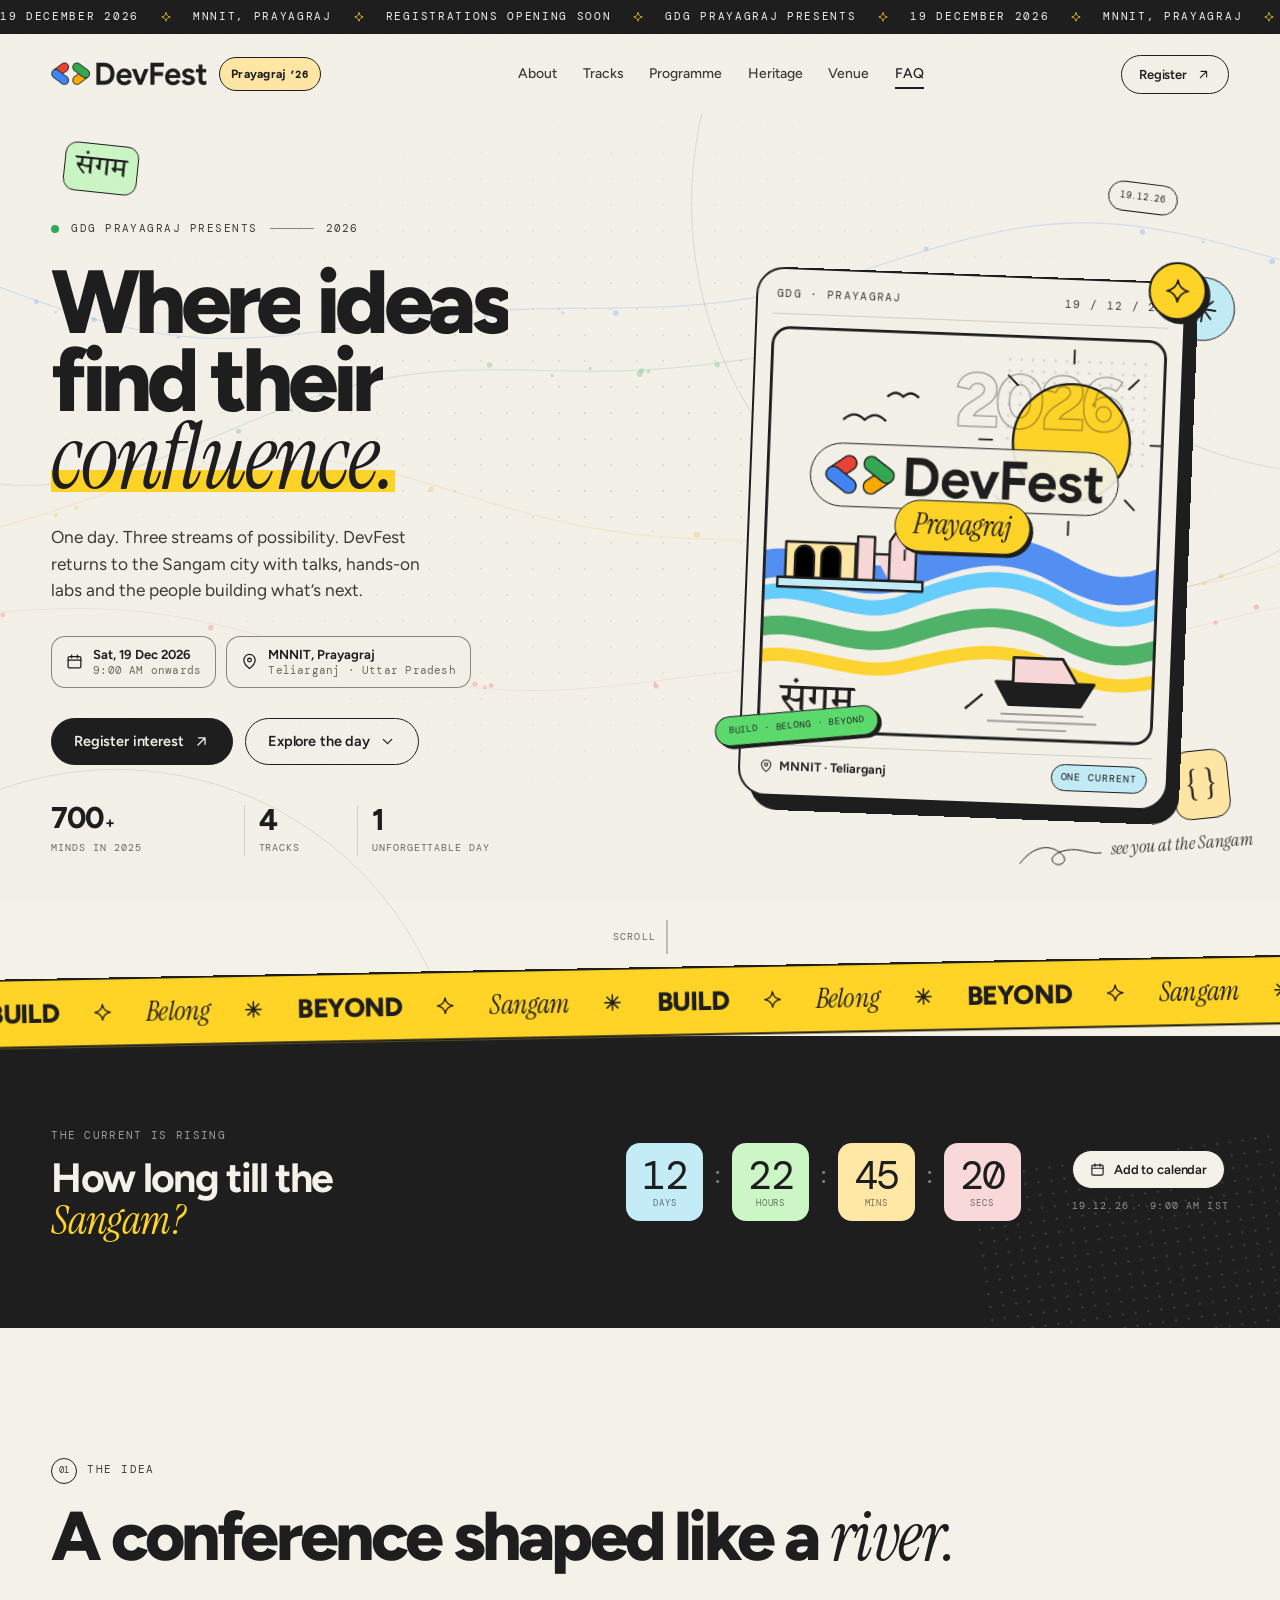
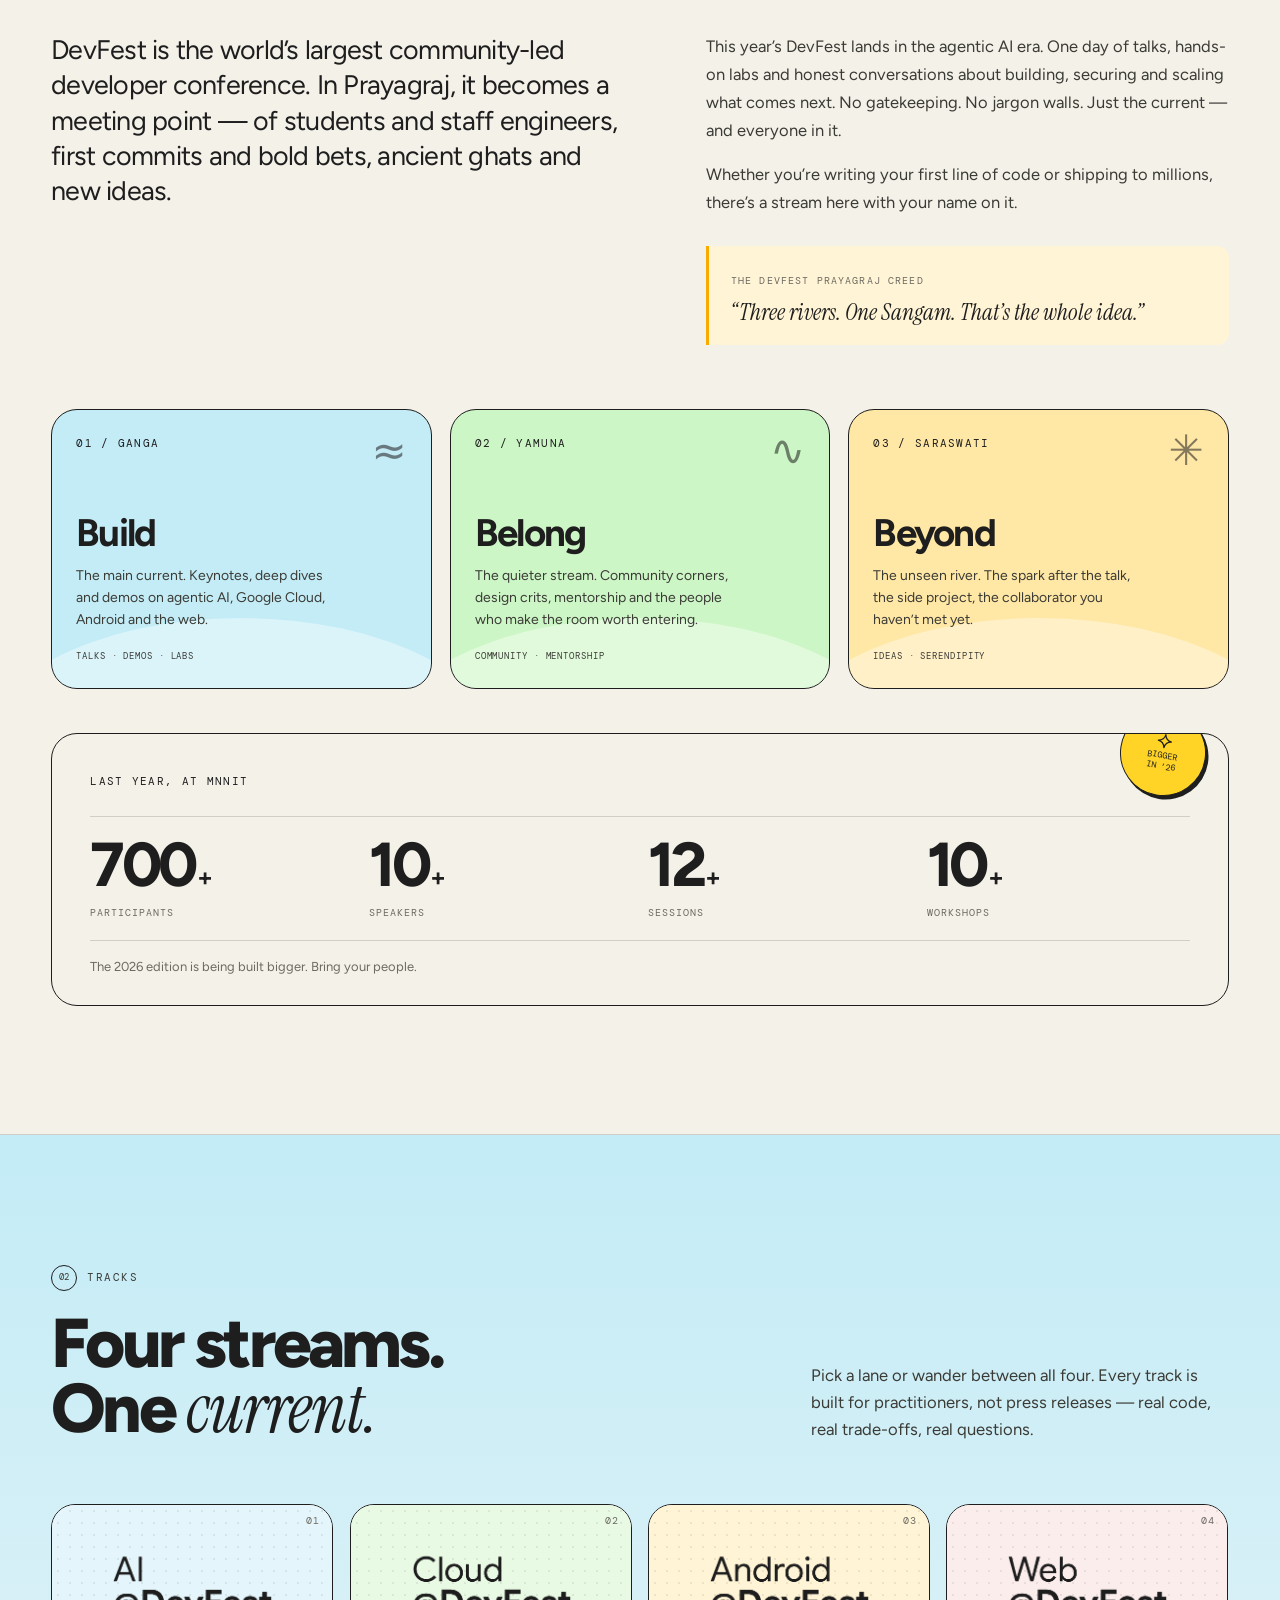
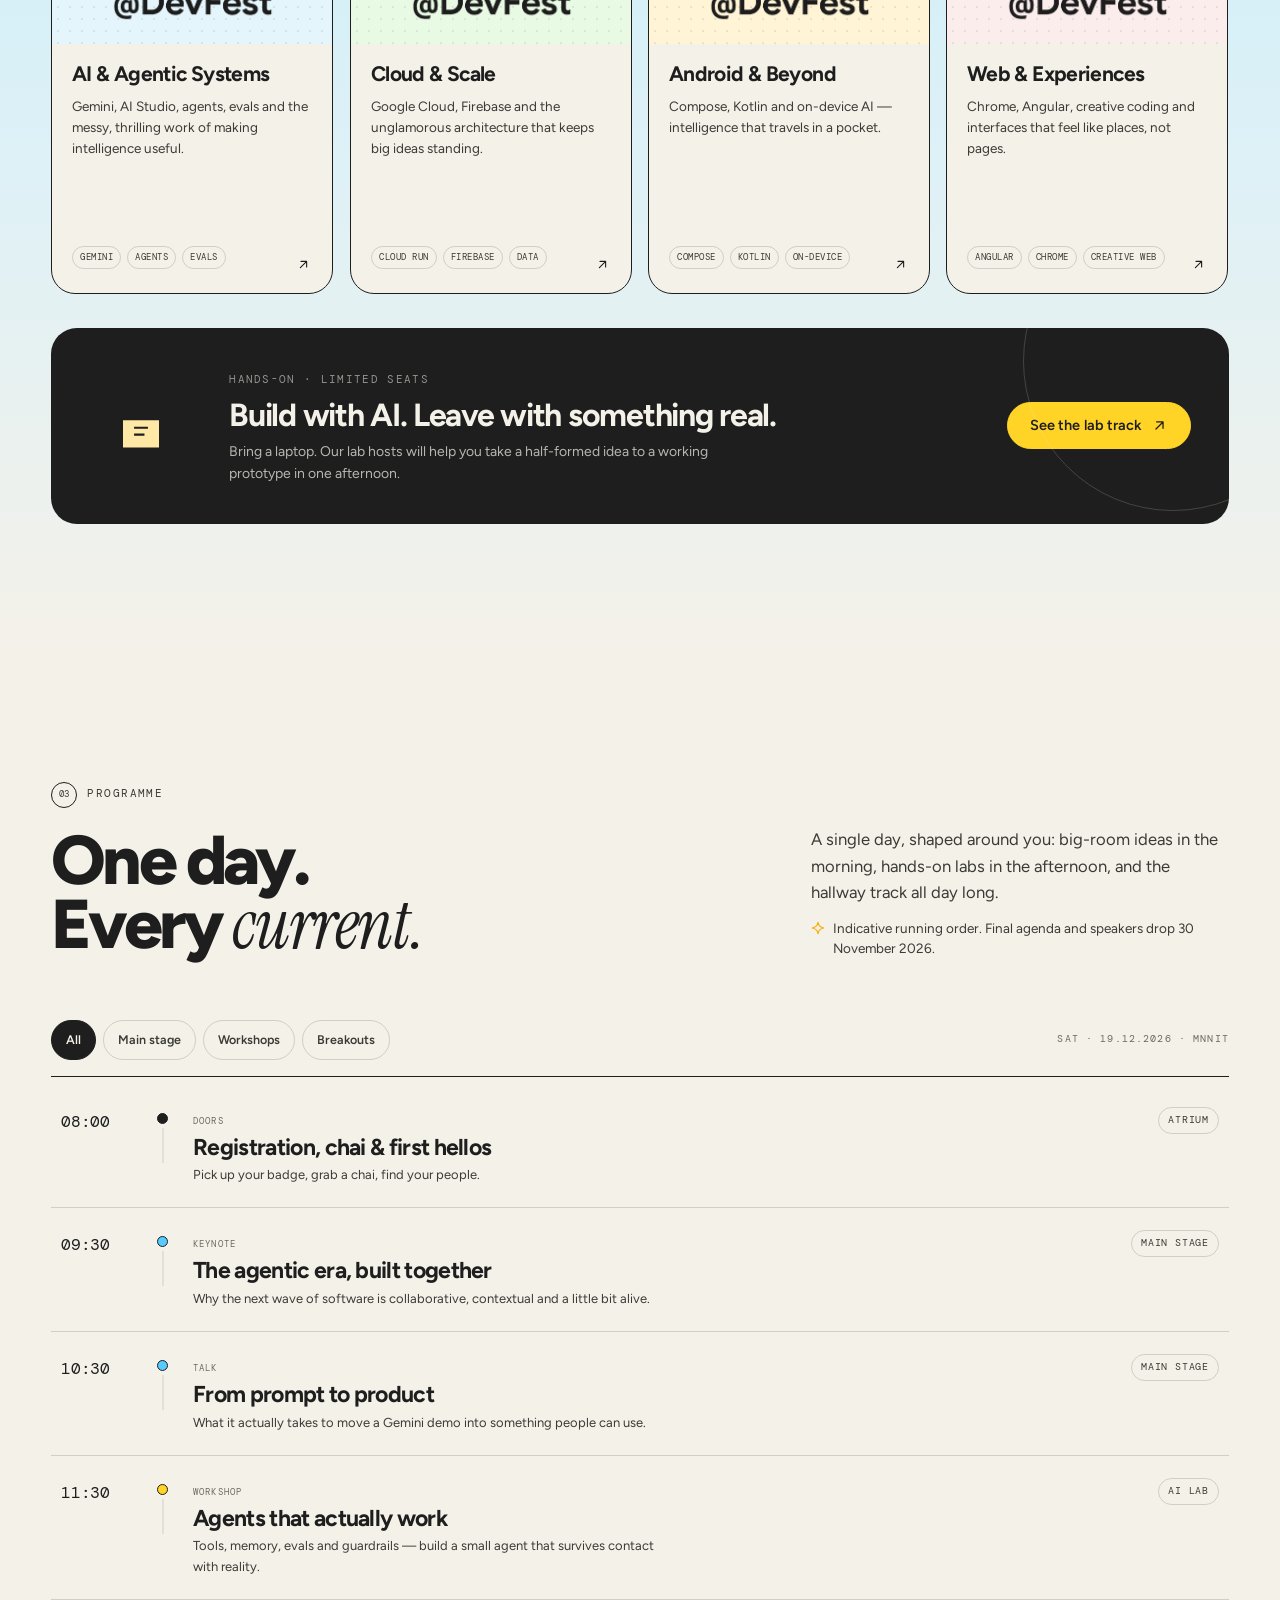
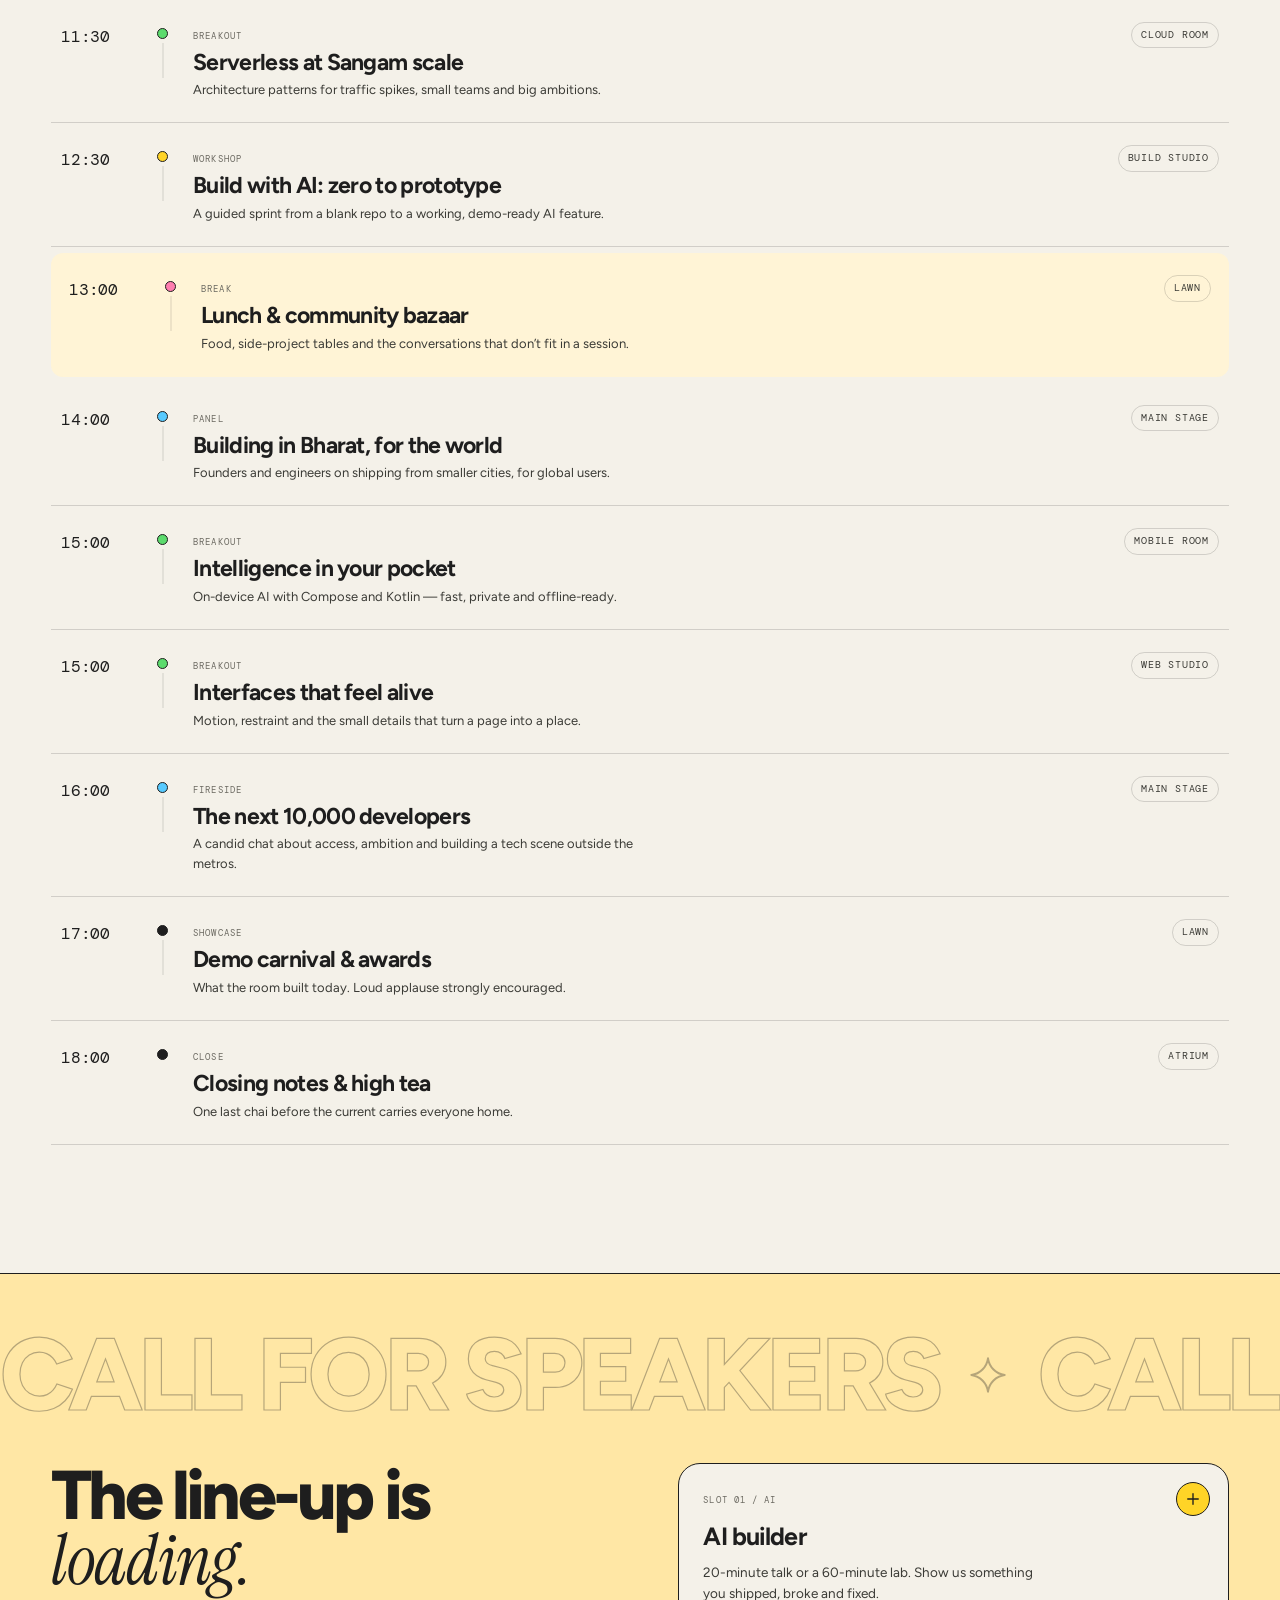
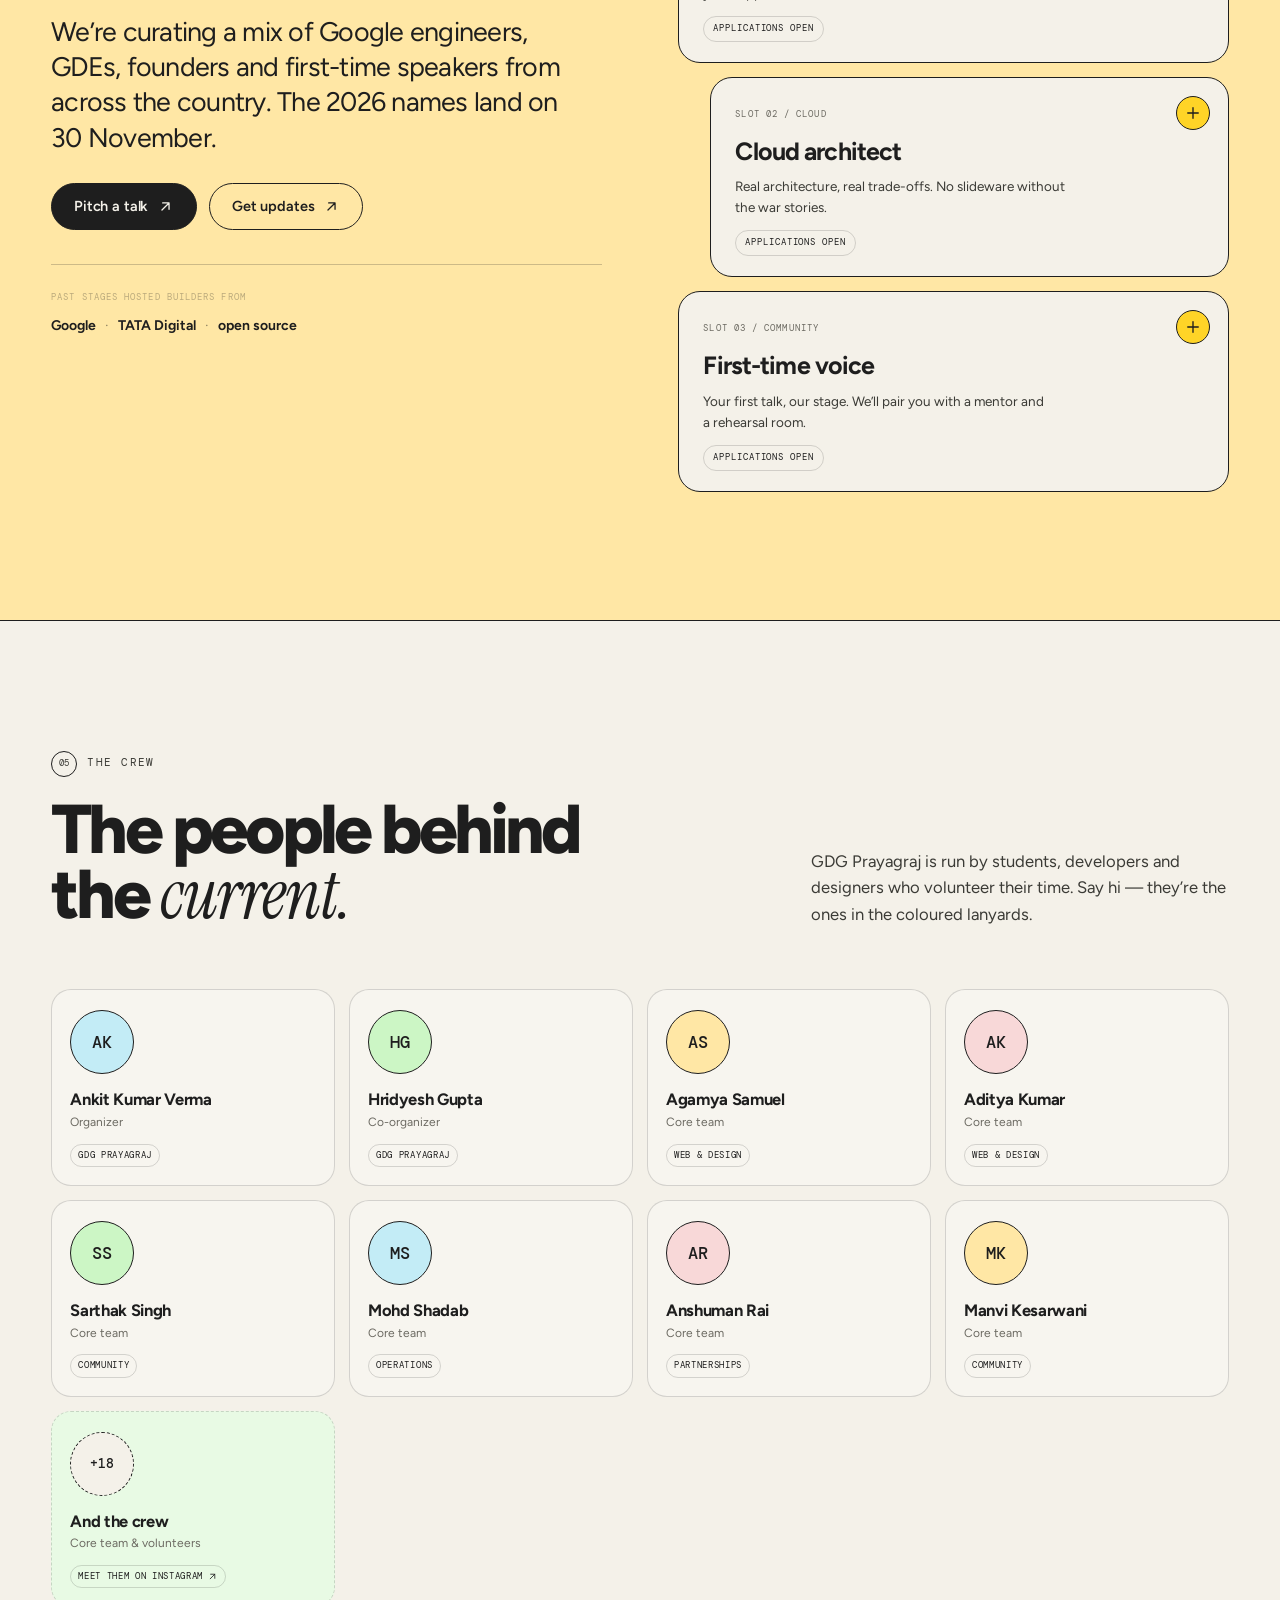
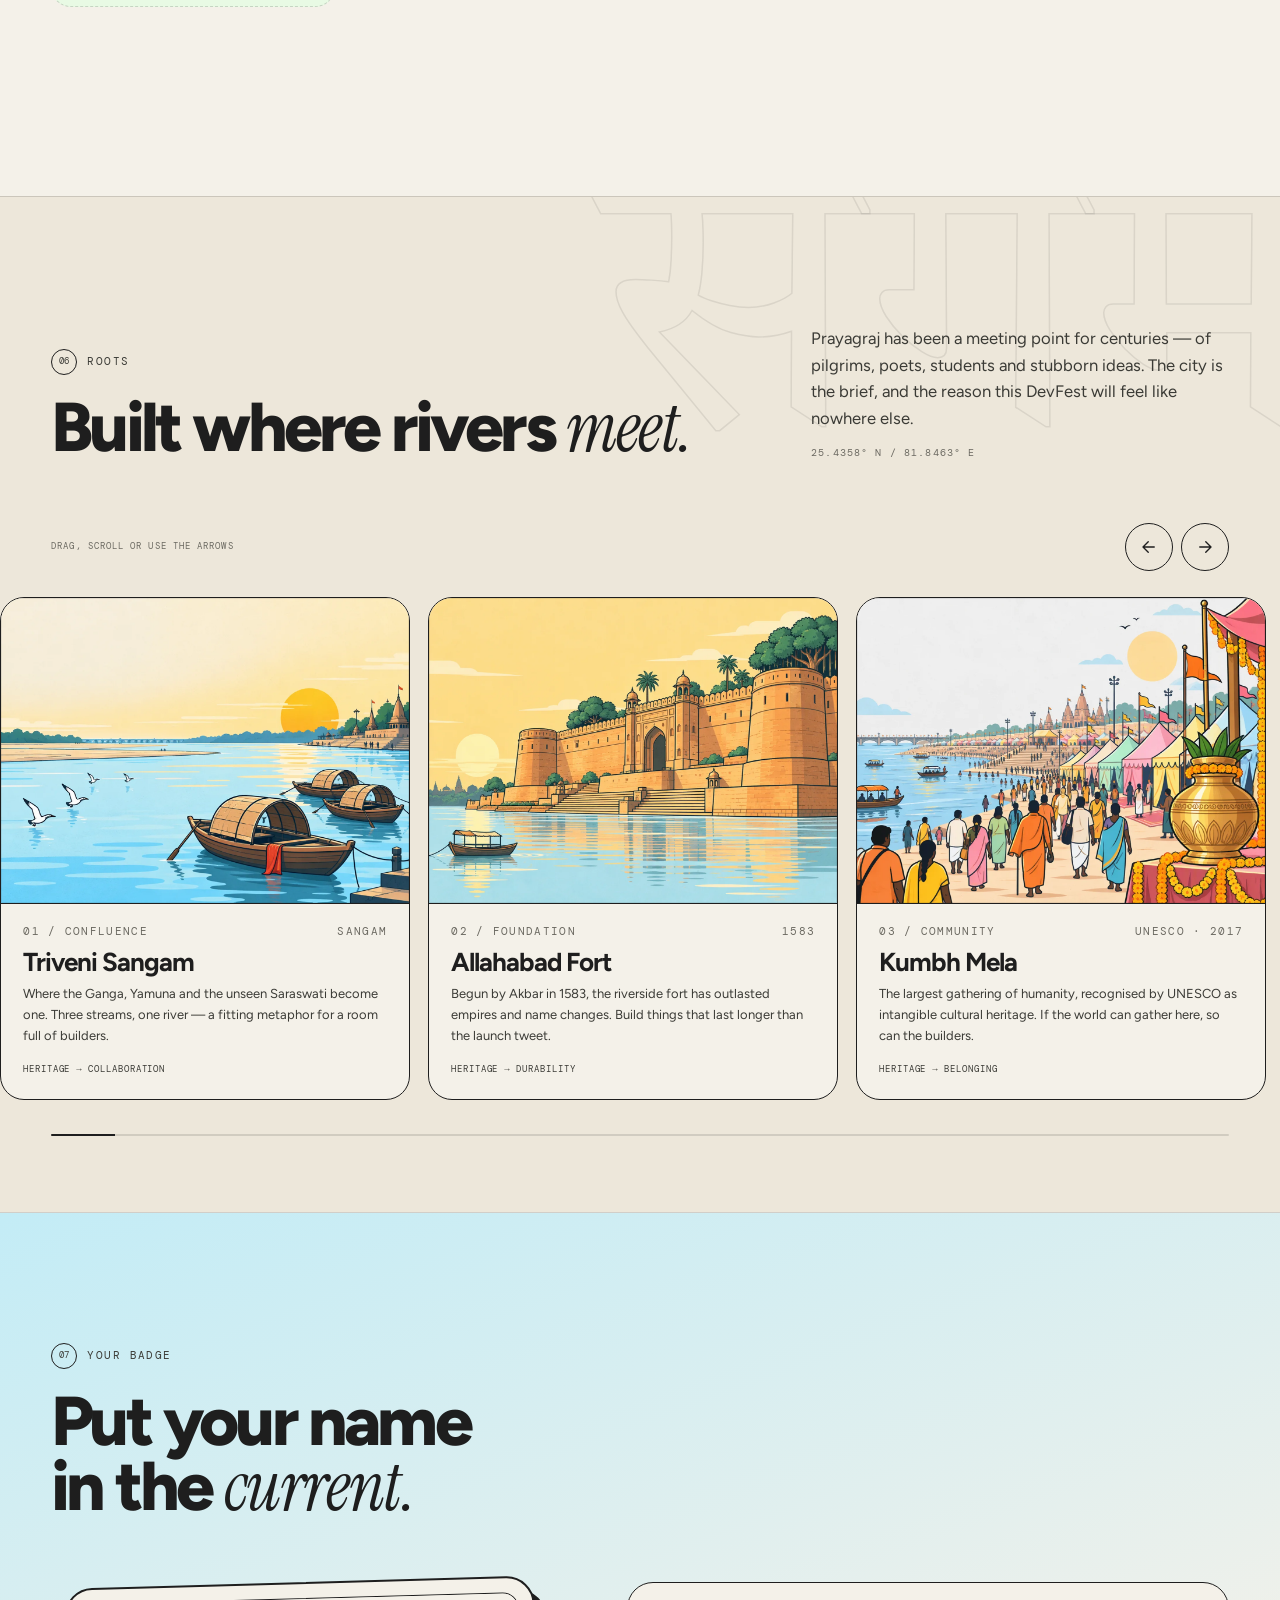
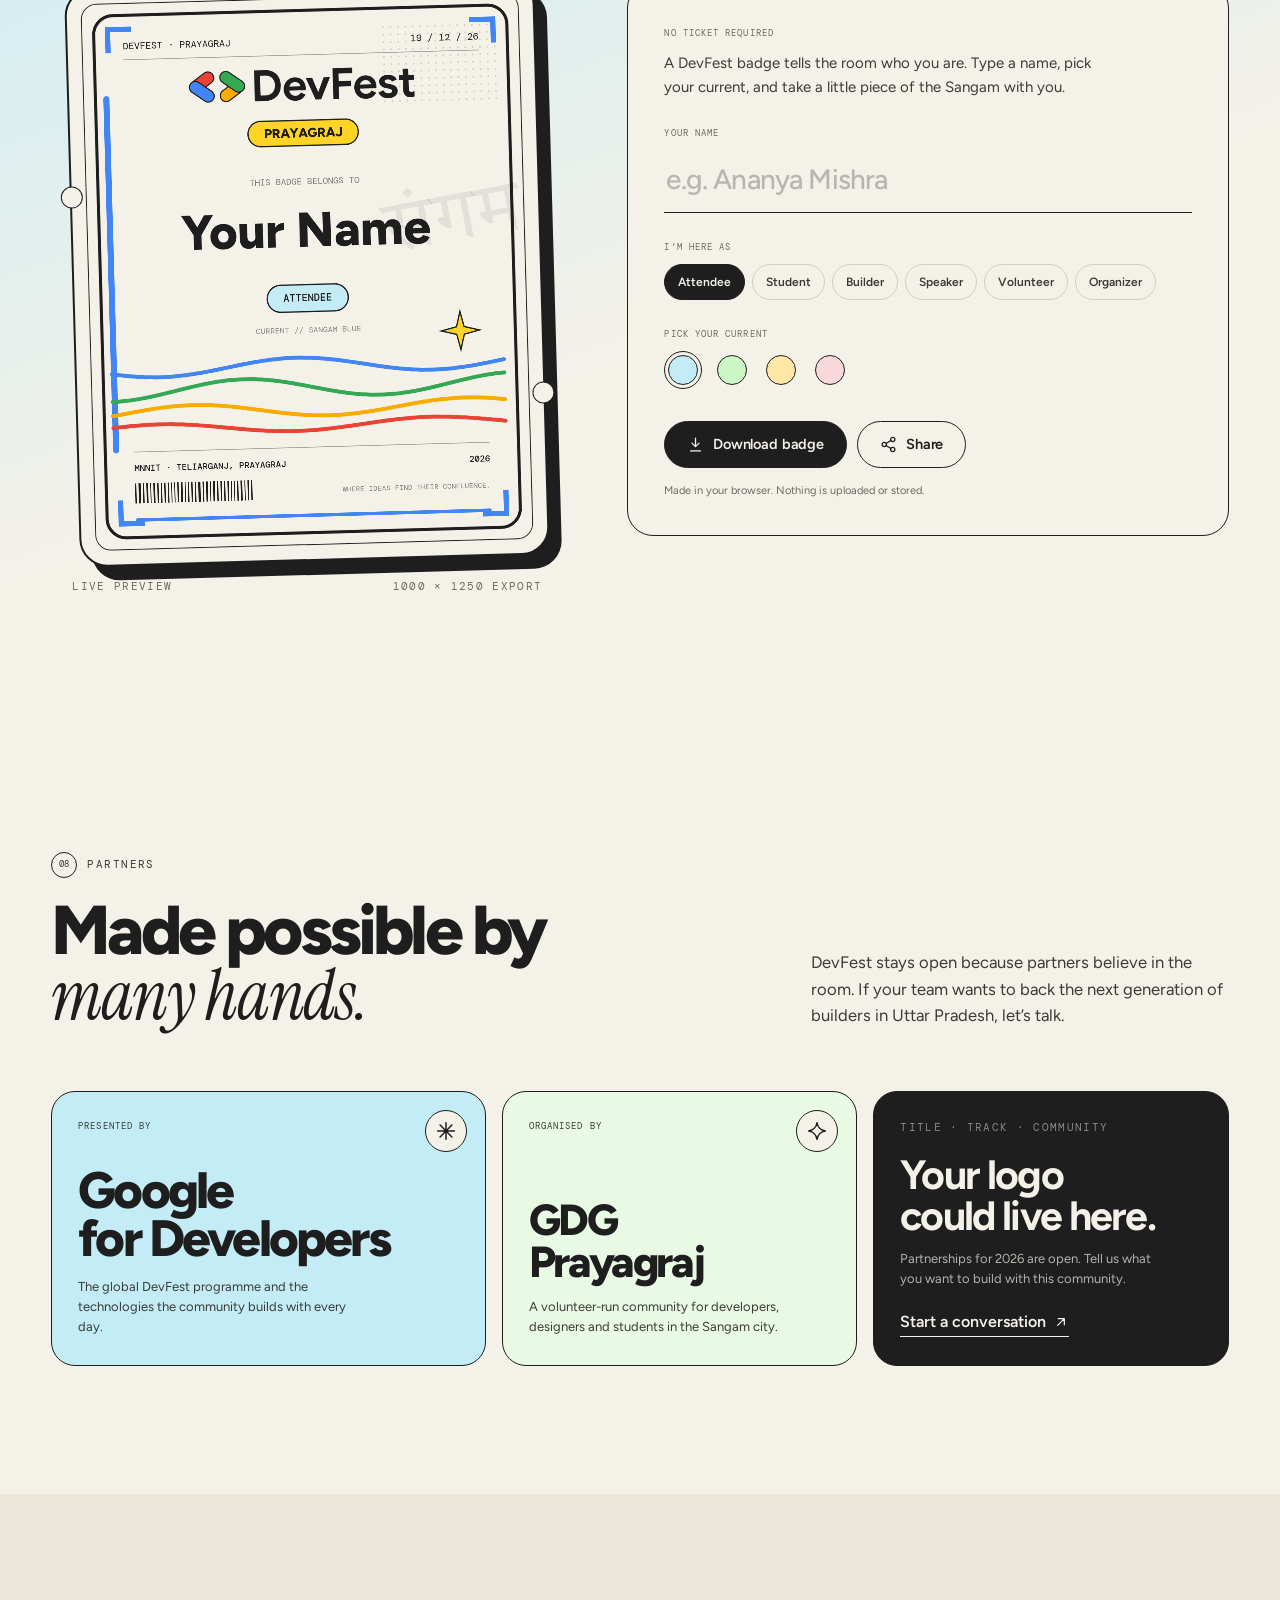
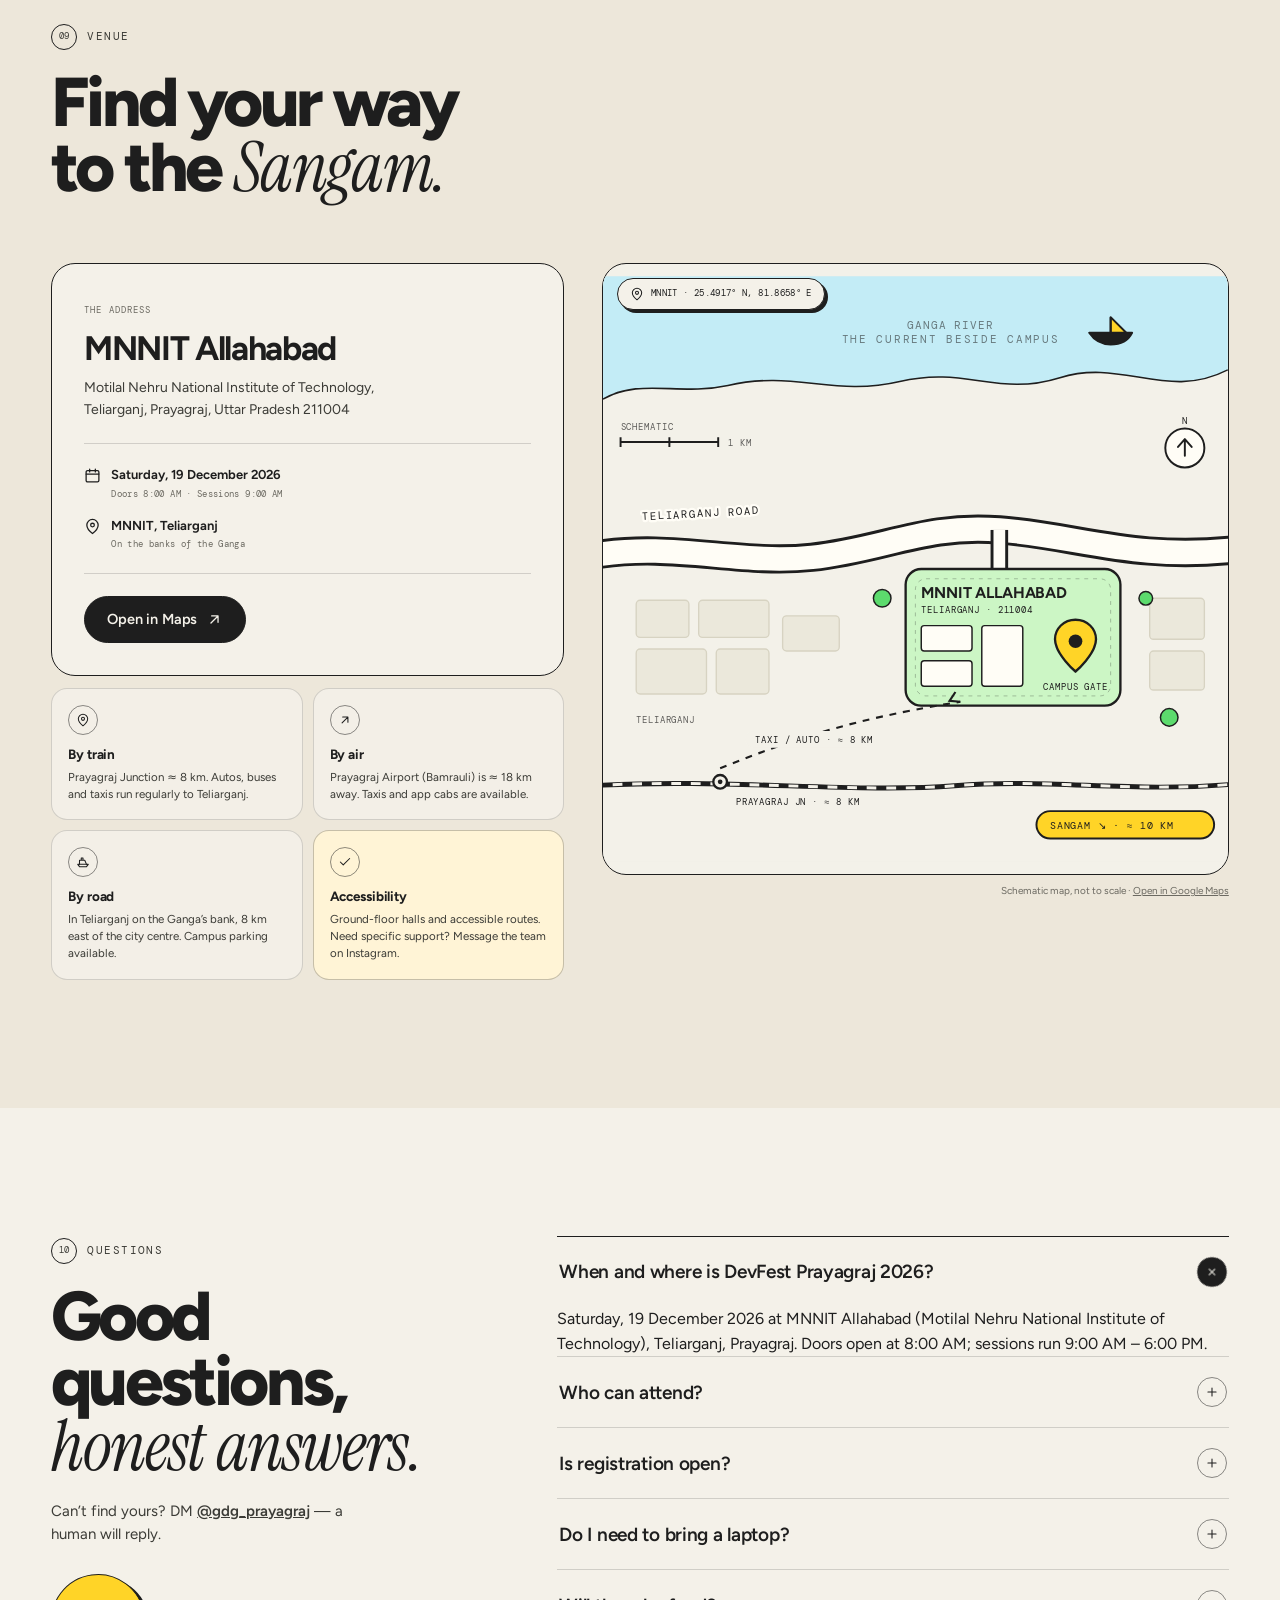
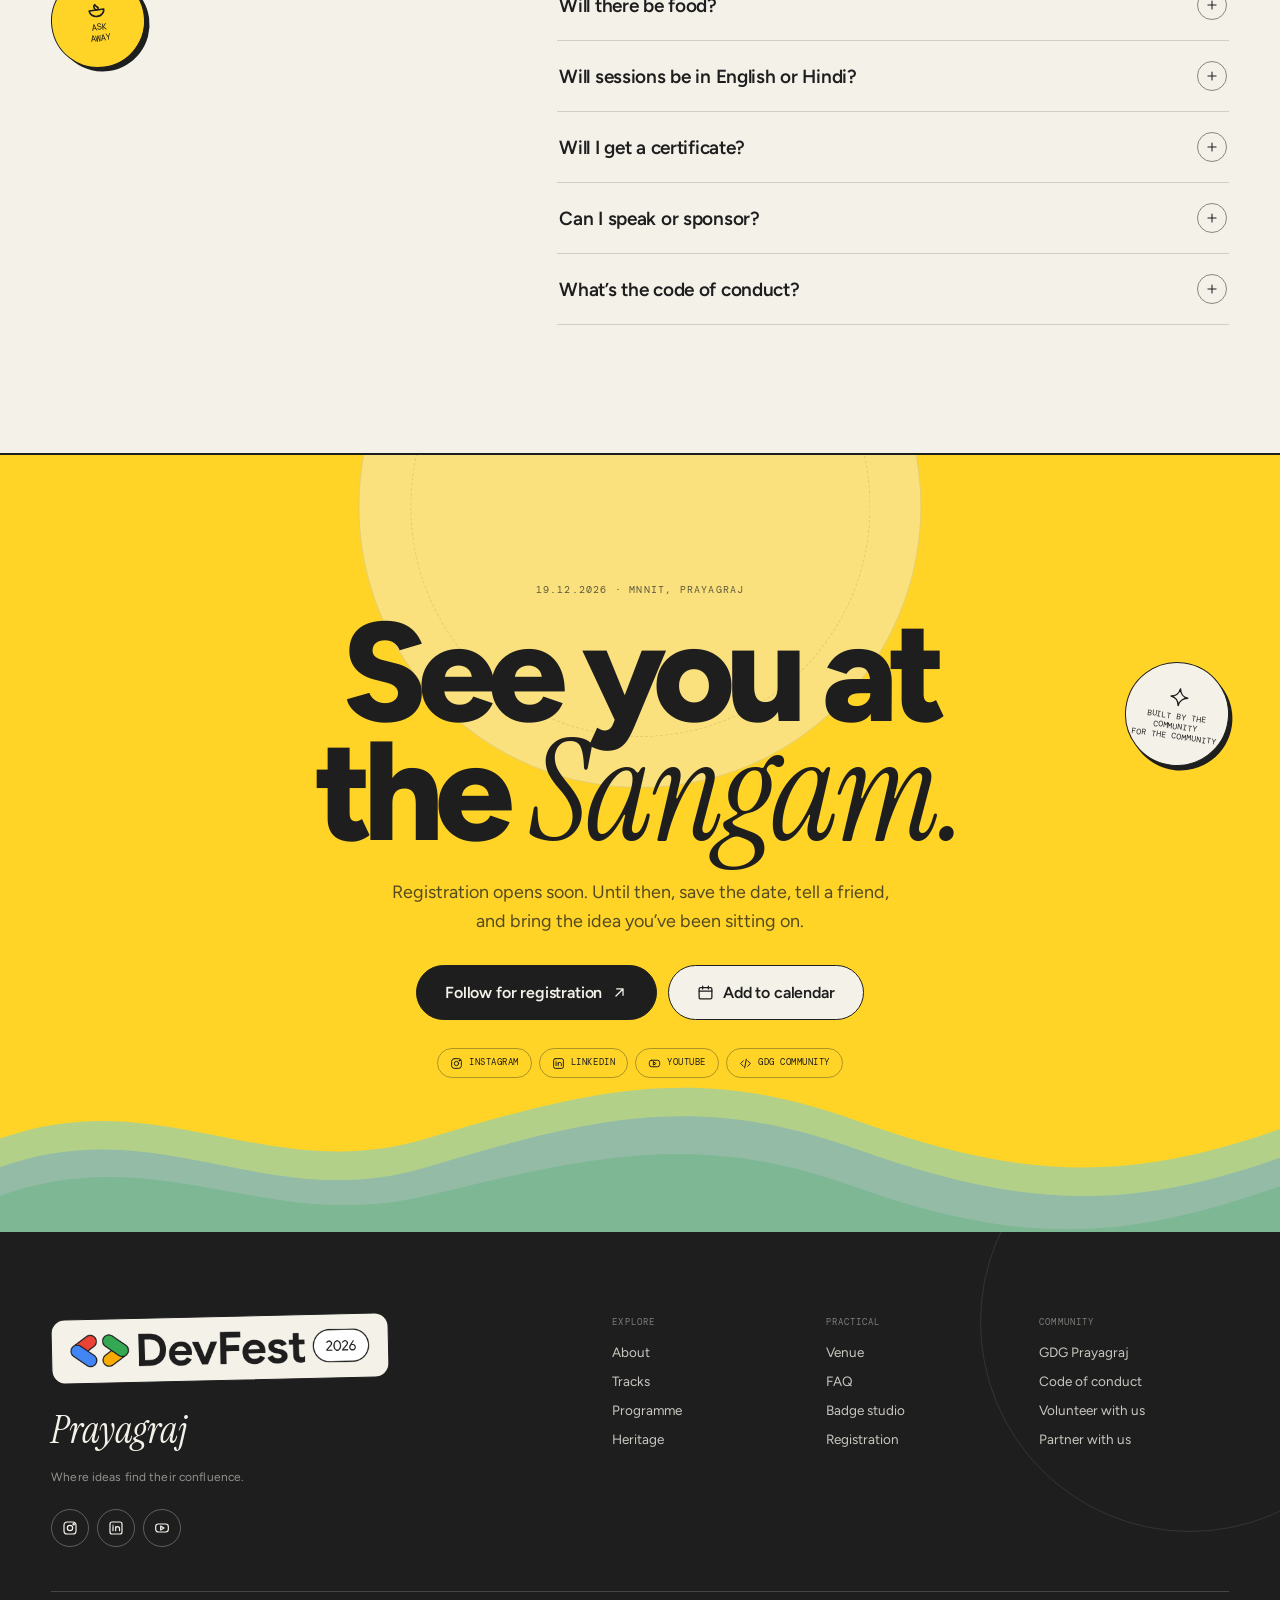
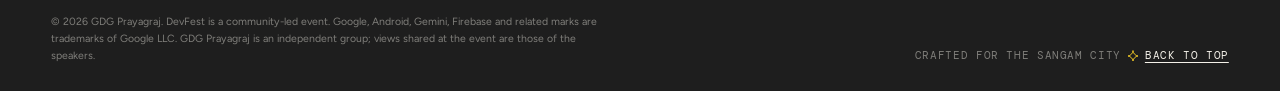
==== devfest-prayagraj-2026/index.html @ 8fbbe0b4 "feat(html): build DevFest Prayagraj 2026 landing page with schema markup and SEO" ====
<!DOCTYPE html>
<html lang="en">
<head>
<meta charset="utf-8">
<meta name="viewport" content="width=device-width, initial-scale=1">
<title>DevFest Prayagraj 2026 — Where Ideas Find Their Confluence</title>
<meta name="description" content="DevFest Prayagraj 2026. 19 December at MNNIT Allahabad, Teliarganj. A day of agentic AI, Google Cloud, Android, web and community in the Sangam city. Organised by GDG Prayagraj.">
<meta name="theme-color" content="#F4F1E9">
<meta property="og:title" content="DevFest Prayagraj 2026 — Where Ideas Find Their Confluence">
<meta property="og:description" content="One day. Three streams. Infinite ideas. DevFest returns to the Sangam city on 19 December 2026 at MNNIT Allahabad, Teliarganj.">
<meta property="og:type" content="website">
<meta property="og:image" content="assets/img/og.png">
<meta property="og:image:width" content="1200">
<meta property="og:image:height" content="630">
<meta name="twitter:card" content="summary_large_image">
<meta name="twitter:title" content="DevFest Prayagraj 2026 — Where Ideas Find Their Confluence">
<meta name="twitter:description" content="19 December 2026 at MNNIT Allahabad, Teliarganj. Agentic AI, Google Cloud, Android, web and community at the Sangam.">
<meta name="twitter:image" content="assets/img/og.png">
<link rel="icon" href="assets/favicon.svg" type="image/svg+xml">
<link rel="apple-touch-icon" href="assets/favicon.png">
<link rel="preload" href="assets/fonts/figtree-latin.woff2" as="font" type="font/woff2" crossorigin>
<link rel="preload" href="assets/fonts/instrument-italic.woff2" as="font" type="font/woff2" crossorigin>
<link rel="preload" href="assets/brand/devfest-2026-no-date.png" as="image">
<script type="application/ld+json">
{
  "@context": "https://schema.org",
  "@type": "Event",
  "name": "DevFest Prayagraj 2026",
  "description": "A one-day community-led developer conference by GDG Prayagraj on agentic AI, Google Cloud, Android and the web, held at the Sangam city.",
  "startDate": "2026-12-19T09:00:00+05:30",
  "endDate": "2026-12-19T18:00:00+05:30",
  "eventAttendanceMode": "https://schema.org/OfflineEventAttendanceMode",
  "eventStatus": "https://schema.org/EventScheduled",
  "image": "assets/img/og.png",
  "location": {
    "@type": "Place",
    "name": "Motilal Nehru National Institute of Technology Allahabad (MNNIT)",
    "address": {
      "@type": "PostalAddress",
      "streetAddress": "Teliarganj",
      "addressLocality": "Prayagraj",
      "addressRegion": "Uttar Pradesh",
      "postalCode": "211004",
      "addressCountry": "IN"
    },
    "geo": {
      "@type": "GeoCoordinates",
      "latitude": 25.4917,
      "longitude": 81.8658
    }
  },
  "organizer": {
    "@type": "Organization",
    "name": "GDG Prayagraj",
    "url": "https://gdg.community.dev/gdg-prayagraj/"
  }
}
</script>
<link rel="stylesheet" href="css/style.css">
</head>
<body class="is-preloading">

<a class="skip-link" href="#main">Skip to content</a>

<div class="preloader" id="preloader" aria-hidden="true">
  <div class="preloader__inner">
    <div class="preloader__mark">
      <img src="assets/brand/devfest-2026-no-date.png" alt="" width="1600" height="238">
    </div>
    <div class="preloader__meta">
      <span>Prayagraj</span>
      <span id="loaderPercent">00</span>
    </div>
    <div class="preloader__track"><span id="loaderBar"></span></div>
    <p class="preloader__note">Where three rivers meet</p>
  </div>
</div>

<div class="grain" aria-hidden="true"></div>
<div class="cursor" id="cursor" aria-hidden="true"><span class="cursor__dot"></span><span class="cursor__ring"></span></div>
<div class="scroll-progress" aria-hidden="true"><span id="scrollProgress"></span></div>

<svg class="svg-sprite" aria-hidden="true" focusable="false">
  <symbol id="i-arrow" viewBox="0 0 24 24"><path d="M7 17 17 7M8 7h9v9"/></symbol>
  <symbol id="i-arrow-left" viewBox="0 0 24 24"><path d="M19 12H5m6-7-7 7 7 7"/></symbol>
  <symbol id="i-arrow-right" viewBox="0 0 24 24"><path d="M5 12h14m-6-7 7 7-7 7"/></symbol>
  <symbol id="i-star" viewBox="0 0 24 24"><path d="M12 2c.7 5.2 4.8 9.3 10 10-5.2.7-9.3 4.8-10 10-.7-5.2-4.8-9.3-10-10 5.2-.7 9.3-4.8 10-10Z"/></symbol>
  <symbol id="i-spark" viewBox="0 0 24 24"><path d="M12 2v20M2 12h20M4.9 4.9l14.2 14.2M19.1 4.9 4.9 19.1"/></symbol>
  <symbol id="i-plus" viewBox="0 0 24 24"><path d="M12 5v14M5 12h14"/></symbol>
  <symbol id="i-pin" viewBox="0 0 24 24"><path d="M20 10c0 6-8 12-8 12S4 16 4 10a8 8 0 1 1 16 0Z"/><circle cx="12" cy="10" r="2.6"/></symbol>
  <symbol id="i-calendar" viewBox="0 0 24 24"><rect x="3" y="5" width="18" height="16" rx="2"/><path d="M8 3v4M16 3v4M3 10h18"/></symbol>
  <symbol id="i-download" viewBox="0 0 24 24"><path d="M12 3v12m-5-5 5 5 5-5M5 21h14"/></symbol>
  <symbol id="i-share" viewBox="0 0 24 24"><circle cx="18" cy="5" r="3"/><circle cx="6" cy="12" r="3"/><circle cx="18" cy="19" r="3"/><path d="m8.6 10.6 6.8-4.2M8.6 13.4l6.8 4.2"/></symbol>
  <symbol id="i-chevron" viewBox="0 0 24 24"><path d="m6 9 6 6 6-6"/></symbol>
  <symbol id="i-check" viewBox="0 0 24 24"><path d="m4 12 5 5L20 6"/></symbol>
  <symbol id="i-boat" viewBox="0 0 24 24"><path d="M3 16h18l-3 4H6l-3-4Z"/><path d="M6 16V9h9l3 7M9 9V5h3v4"/></symbol>
  <symbol id="i-diya" viewBox="0 0 24 24"><path d="M4 13h16c0 4-3.6 7-8 7s-8-3-8-7Z"/><path d="M12 13c-2.8-1.6-3.2-4.6-1-6 .4 1.6 1.7 2.3 2.6 3.2.9.9.7 2.2-1.6 2.8Z"/></symbol>
  <symbol id="i-instagram" viewBox="0 0 24 24"><rect x="3" y="3" width="18" height="18" rx="5"/><circle cx="12" cy="12" r="4"/><circle cx="17.5" cy="6.5" r="1"/></symbol>
  <symbol id="i-linkedin" viewBox="0 0 24 24"><rect x="3" y="3" width="18" height="18" rx="3"/><path d="M7.5 10v6M7.5 7.6v.1M11.5 16v-6m0 2.4c.6-1.5 1.6-2.4 3-2.4 1.8 0 2.8 1.2 2.8 3.3V16"/></symbol>
  <symbol id="i-youtube" viewBox="0 0 24 24"><rect x="2.5" y="6" width="19" height="12" rx="4"/><path d="m10 9 5 3-5 3V9Z"/></symbol>
  <symbol id="i-code" viewBox="0 0 24 24"><path d="m8 7-5 5 5 5M16 7l5 5-5 5M13.5 4l-3 16"/></symbol>
</svg>

<div class="topbar">
  <div class="topbar__marquee" aria-hidden="true">
    <div class="topbar__track">
      <span>19 December 2026</span><svg class="ic"><use href="#i-star"/></svg>
      <span>MNNIT, Prayagraj</span><svg class="ic"><use href="#i-star"/></svg>
      <span>Registrations opening soon</span><svg class="ic"><use href="#i-star"/></svg>
      <span>GDG Prayagraj presents</span><svg class="ic"><use href="#i-star"/></svg>
      <span>19 December 2026</span><svg class="ic"><use href="#i-star"/></svg>
      <span>MNNIT, Prayagraj</span><svg class="ic"><use href="#i-star"/></svg>
      <span>Registrations opening soon</span><svg class="ic"><use href="#i-star"/></svg>
      <span>GDG Prayagraj presents</span><svg class="ic"><use href="#i-star"/></svg>
    </div>
  </div>
</div>

<header class="site-header" id="siteHeader">
  <div class="nav-wrap container">
    <a class="brand" href="#home" aria-label="DevFest Prayagraj 2026 — home">
      <img src="assets/brand/devfest-2026-no-date.png" alt="DevFest" width="1600" height="238">
      <span class="brand__loc">Prayagraj <span>’26</span></span>
    </a>

    <nav class="desktop-nav" aria-label="Primary">
      <a href="#about">About</a>
      <a href="#tracks">Tracks</a>
      <a href="#programme">Programme</a>
      <a href="#heritage">Heritage</a>
      <a href="#venue">Venue</a>
      <a href="#faq">FAQ</a>
    </nav>

    <div class="nav-actions">
      <a class="btn btn--small magnetic" href="#register">
        <span>Register</span>
        <svg class="ic"><use href="#i-arrow"/></svg>
      </a>
      <button class="menu-toggle" id="menuToggle" aria-label="Open menu" aria-expanded="false" aria-controls="mobileMenu">
        <span></span><span></span>
      </button>
    </div>
  </div>
</header>

<div class="mobile-menu" id="mobileMenu" aria-hidden="true">
  <div class="mobile-menu__head container">
    <span class="mono">DevFest Prayagraj ’26</span>
    <button class="mobile-menu__close" id="menuClose" aria-label="Close menu">Close</button>
  </div>
  <nav class="mobile-menu__nav container" aria-label="Mobile">
    <a href="#about"><span>01</span>About</a>
    <a href="#tracks"><span>02</span>Tracks</a>
    <a href="#programme"><span>03</span>Programme</a>
    <a href="#heritage"><span>04</span>Heritage</a>
    <a href="#venue"><span>05</span>Venue</a>
    <a href="#faq"><span>06</span>FAQ</a>
  </nav>
  <div class="mobile-menu__foot container">
    <a class="btn" href="#register"><span>Register interest</span><svg class="ic"><use href="#i-arrow"/></svg></a>
    <div class="mobile-menu__meta">
      <span>19.12.26</span><span>MNNIT · Teliarganj</span><span>Prayagraj</span>
    </div>
  </div>
  <div class="mobile-menu__river" aria-hidden="true"></div>
</div>

<main id="main">

  <!-- ================= HERO ================= -->
  <section class="hero" id="home">
    <canvas class="hero__canvas" id="confluenceCanvas" aria-hidden="true"></canvas>
    <div class="hero__grid" aria-hidden="true"></div>

    <div class="hero__stickers" aria-hidden="true">
      <div class="float-sticker float-sticker--star" data-parallax="0.06">
        <svg class="ic"><use href="#i-spark"/></svg>
      </div>
      <div class="float-sticker float-sticker--brace" data-parallax="0.04">{ }</div>
      <div class="float-sticker float-sticker--hindi" data-parallax="0.08">संगम</div>
      <div class="float-sticker float-sticker--dot" data-parallax="0.12">19.12.26</div>
    </div>

    <div class="container hero__inner">
      <div class="hero__copy">
        <div class="eyebrow" data-reveal>
          <span class="eyebrow__dot"></span>
          <span>GDG Prayagraj presents</span>
          <span class="eyebrow__line"></span>
          <span class="mono">2026</span>
        </div>

        <h1 class="hero__title">
          <span class="line"><span class="word" style="--i:0"><span>Where</span></span> <span class="word" style="--i:1"><span>ideas</span></span></span>
          <span class="line"><span class="word" style="--i:2"><span>find</span></span> <span class="word" style="--i:3"><span>their</span></span></span>
          <span class="line"><span class="word word--serif" style="--i:4"><span>confluence.</span></span></span>
        </h1>

        <p class="hero__lede" data-reveal style="--d:520ms">
          One day. Three streams of possibility. DevFest returns to the Sangam city with
          talks, hands-on labs and the people building what’s next.
        </p>

        <div class="hero__meta" data-reveal style="--d:620ms">
          <div class="meta-pill">
            <svg class="ic"><use href="#i-calendar"/></svg>
            <span><b>Sat, 19 Dec 2026</b><small>9:00 AM onwards</small></span>
          </div>
          <div class="meta-pill">
            <svg class="ic"><use href="#i-pin"/></svg>
            <span><b>MNNIT, Prayagraj</b><small>Teliarganj · Uttar Pradesh</small></span>
          </div>
        </div>

        <div class="hero__actions" data-reveal style="--d:700ms">
          <a class="btn btn--primary magnetic" href="#register">
            <span>Register interest</span>
            <svg class="ic"><use href="#i-arrow"/></svg>
          </a>
          <a class="btn btn--ghost magnetic" href="#programme">
            <span>Explore the day</span>
            <svg class="ic"><use href="#i-chevron"/></svg>
          </a>
        </div>

        <div class="hero__stats" data-reveal style="--d:780ms">
          <div><strong data-count="700">700</strong><span>+</span><small>minds in 2025</small></div>
          <div><strong data-count="4">4</strong><span></span><small>tracks</small></div>
          <div><strong data-count="1">1</strong><span></span><small>unforgettable day</small></div>
        </div>
      </div>

      <div class="hero__visual" data-reveal style="--d:300ms">
        <div class="hero-poster" id="heroPoster">
          <div class="hero-poster__top">
            <span class="mono">GDG · PRAYAGRAJ</span>
            <span class="mono">19 / 12 / 26</span>
          </div>

          <div class="hero-poster__art">
            <svg class="poster-svg" viewBox="0 0 420 430" aria-hidden="true">
              <defs>
                <pattern id="dotsPattern" width="12" height="12" patternUnits="userSpaceOnUse">
                  <circle cx="2" cy="2" r="1.4" fill="#1E1E1E" opacity=".28"/>
                </pattern>
                <clipPath id="artClip"><rect x="0" y="0" width="420" height="430" rx="18"/></clipPath>
              </defs>
              <g clip-path="url(#artClip)">
                <rect width="420" height="430" fill="#F4F1E9"/>
                <rect x="250" y="20" width="150" height="120" fill="url(#dotsPattern)" opacity=".55"/>
                <g class="poster-sun">
                  <circle cx="322" cy="112" r="62" fill="#FFD427" stroke="#1E1E1E" stroke-width="2.5"/>
                  <g stroke="#1E1E1E" stroke-width="2" stroke-linecap="round">
                    <path d="M322 28v-14M322 210v-14M238 112h-14M420 112h-14M263 53l-10-10M391 181l-10-10M381 53l10-10M253 181l-10-10"/>
                  </g>
                </g>

                <g class="poster-birds" stroke="#1E1E1E" stroke-width="2.5" fill="none" stroke-linecap="round">
                  <path d="M80 96c8-7 14-7 22 0 8-7 14-7 22 0"/>
                  <path d="M126 70c6-5 10-5 16 0 6-5 10-5 16 0"/>
                </g>

                <g class="poster-river" fill="none" stroke-linecap="round">
                  <path d="M-20 262c60-34 112 22 172-4s104-42 164-10 84 18 124 2" stroke="#4285F4" stroke-width="30" opacity=".9"/>
                  <path d="M-20 292c60-34 112 22 172-4s104-42 164-10 84 18 124 2" stroke="#57CAFF" stroke-width="16" opacity=".9"/>
                  <path d="M-20 326c60-28 112 20 172-2s104-36 164-6 84 16 124 4" stroke="#34A853" stroke-width="20" opacity=".85"/>
                  <path d="M-20 356c60-24 112 16 172 0s104-30 164-4 84 14 124 6" stroke="#FFD427" stroke-width="14" opacity=".95"/>
                </g>

                <g class="poster-ghat" stroke="#1E1E1E" stroke-width="2.5" stroke-linejoin="round">
                  <rect x="24" y="228" width="74" height="38" fill="#FFE7A5"/>
                  <path d="M34 266v-24a10 10 0 0 1 20 0v24M62 266v-24a10 10 0 0 1 20 0v24"/>
                  <path d="M100 266v-46h18v46M118 238h16v28M134 224l14-22 14 22v42h-28Z" fill="#F8D8D8"/>
                  <path d="M150 244v-12M152 232v-8" stroke-width="2"/>
                  <rect x="16" y="266" width="154" height="10" fill="#C3ECF6"/>
                </g>

                <g class="poster-boat" stroke="#1E1E1E" stroke-width="3" stroke-linejoin="round">
                  <path d="M252 368h104l-14 24h-76l-14-24Z" fill="#1E1E1E"/>
                  <path d="M270 368v-26h52l16 26" fill="#F8D8D8"/>
                  <path d="M282 342h36" stroke-width="2"/>
                  <path d="M266 392h76" stroke-width="2"/>
                  <path d="M238 382l-18 16" stroke-width="2.5"/>
                </g>

                <g class="poster-ripple" stroke="#1E1E1E" stroke-width="2" fill="none" opacity=".4">
                  <path d="M244 410h116M258 402h88M276 418h52"/>
                </g>
              </g>
              <rect x="1.5" y="1.5" width="417" height="427" rx="18" fill="none" stroke="#1E1E1E" stroke-width="3"/>
            </svg>

            <div class="hero-poster__logo">
              <img src="assets/brand/devfest-2026-no-date.png" alt="DevFest" width="1600" height="238">
            </div>
            <span class="hero-poster__loc">Prayagraj</span>
            <span class="hero-poster__year">2026</span>
            <span class="hero-poster__hindi" aria-hidden="true">संगम</span>
          </div>

          <div class="hero-poster__bottom">
            <div class="hero-poster__venue">
              <svg class="ic"><use href="#i-pin"/></svg>
              <span>MNNIT · Teliarganj</span>
            </div>
            <span class="hero-poster__badge">One current</span>
          </div>

          <div class="hero-poster__sticker">BUILD · BELONG · BEYOND</div>
          <div class="hero-poster__sunsticker" aria-hidden="true">
            <svg class="ic"><use href="#i-star"/></svg>
          </div>
        </div>

        <div class="hero__scribble" aria-hidden="true">
          <svg viewBox="0 0 180 70" fill="none">
            <path d="M4 50c28-32 62-38 86-14 18 18-8 30-18 16-9-13 20-26 48-22 20 3 34 12 52 10" stroke="#1E1E1E" stroke-width="2" stroke-linecap="round"/>
          </svg>
          <span>see you at the Sangam</span>
        </div>
      </div>
    </div>

    <div class="hero__scroll" aria-hidden="true">
      <span>Scroll</span>
      <span class="hero__scroll-line"></span>
    </div>
  </section>

  <!-- ================= MARQUEE ================= -->
  <div class="ribbon" aria-label="DevFest themes">
    <div class="ribbon__track">
      <span>Build</span><svg class="ic"><use href="#i-star"/></svg>
      <span class="ribbon__serif">Belong</span><svg class="ic"><use href="#i-spark"/></svg>
      <span>Beyond</span><svg class="ic"><use href="#i-star"/></svg>
      <span class="ribbon__serif">Sangam</span><svg class="ic"><use href="#i-spark"/></svg>
      <span>Build</span><svg class="ic"><use href="#i-star"/></svg>
      <span class="ribbon__serif">Belong</span><svg class="ic"><use href="#i-spark"/></svg>
      <span>Beyond</span><svg class="ic"><use href="#i-star"/></svg>
      <span class="ribbon__serif">Sangam</span><svg class="ic"><use href="#i-spark"/></svg>
    </div>
  </div>

  <!-- ================= COUNTDOWN ================= -->
  <section class="countdown-band" id="countdown" aria-labelledby="countdownTitle">
    <div class="container countdown-band__inner">
      <div class="countdown-band__copy" data-reveal>
        <span class="mono mono--light">The current is rising</span>
        <h2 id="countdownTitle">How long till the <em>Sangam?</em></h2>
      </div>
      <div class="countdown" id="countdownTimer" data-reveal style="--d:120ms" aria-live="polite" aria-label="Countdown to DevFest Prayagraj 2026">
        <div class="countdown__unit"><span id="cdDays">--</span><small>days</small></div>
        <div class="countdown__sep" aria-hidden="true">:</div>
        <div class="countdown__unit"><span id="cdHours">--</span><small>hours</small></div>
        <div class="countdown__sep" aria-hidden="true">:</div>
        <div class="countdown__unit"><span id="cdMins">--</span><small>mins</small></div>
        <div class="countdown__sep" aria-hidden="true">:</div>
        <div class="countdown__unit"><span id="cdSecs">--</span><small>secs</small></div>
      </div>
      <div class="countdown-band__actions" data-reveal style="--d:200ms">
        <button class="btn btn--light btn--small magnetic js-calendar" type="button">
          <svg class="ic"><use href="#i-calendar"/></svg>
          <span>Add to calendar</span>
        </button>
        <span class="countdown-band__note">19.12.26 · 9:00 AM IST</span>
      </div>
    </div>
    <div class="countdown-band__halftone" aria-hidden="true"></div>
  </section>

  <!-- ================= ABOUT ================= -->
  <section class="section about" id="about">
    <div class="container">
      <div class="section-head">
        <div class="section-label" data-reveal><span>01</span> The idea</div>
        <h2 class="section-title" data-reveal style="--d:80ms">A conference shaped like a <em>river.</em></h2>
      </div>

      <div class="about__grid">
        <div class="about__lede" data-reveal>
          <p class="lede">DevFest is the world’s largest community-led developer conference. In Prayagraj, it becomes a meeting point — of students and staff engineers, first commits and bold bets, ancient ghats and new ideas.</p>
        </div>
        <div class="about__body" data-reveal style="--d:120ms">
          <p>This year’s DevFest lands in the agentic AI era. One day of talks, hands-on labs and honest conversations about building, securing and scaling what comes next. No gatekeeping. No jargon walls. Just the current — and everyone in it.</p>
          <p>Whether you’re writing your first line of code or shipping to millions, there’s a stream here with your name on it.</p>
          <div class="about__signature">
            <span class="mono">The DevFest Prayagraj creed</span>
            <p>“Three rivers. One Sangam. That’s the whole idea.”</p>
          </div>
        </div>
      </div>

      <div class="streams">
        <article class="stream-card stream-card--blue" data-reveal>
          <div class="stream-card__top">
            <span class="mono">01 / Ganga</span>
            <span class="stream-card__glyph" aria-hidden="true">≈</span>
          </div>
          <h3>Build</h3>
          <p>The main current. Keynotes, deep dives and demos on agentic AI, Google Cloud, Android and the web.</p>
          <span class="stream-card__tag">Talks · Demos · Labs</span>
        </article>

        <article class="stream-card stream-card--green" data-reveal style="--d:90ms">
          <div class="stream-card__top">
            <span class="mono">02 / Yamuna</span>
            <span class="stream-card__glyph" aria-hidden="true">∿</span>
          </div>
          <h3>Belong</h3>
          <p>The quieter stream. Community corners, design crits, mentorship and the people who make the room worth entering.</p>
          <span class="stream-card__tag">Community · Mentorship</span>
        </article>

        <article class="stream-card stream-card--yellow" data-reveal style="--d:180ms">
          <div class="stream-card__top">
            <span class="mono">03 / Saraswati</span>
            <span class="stream-card__glyph" aria-hidden="true">✳</span>
          </div>
          <h3>Beyond</h3>
          <p>The unseen river. The spark after the talk, the side project, the collaborator you haven’t met yet.</p>
          <span class="stream-card__tag">Ideas · Serendipity</span>
        </article>
      </div>

      <div class="stats-band" data-reveal>
        <div class="stats-band__head">
          <span class="mono">Last year, at MNNIT</span>
          <span class="stats-band__year">2025</span>
        </div>
        <div class="stats-band__grid">
          <div class="stat"><strong data-count="700">700</strong><span>+</span><small>participants</small></div>
          <div class="stat"><strong data-count="10">10</strong><span>+</span><small>speakers</small></div>
          <div class="stat"><strong data-count="12">12</strong><span>+</span><small>sessions</small></div>
          <div class="stat"><strong data-count="10">10</strong><span>+</span><small>workshops</small></div>
        </div>
        <p class="stats-band__note">The 2026 edition is being built bigger. Bring your people.</p>
        <div class="stats-band__sticker" aria-hidden="true">
          <svg class="ic"><use href="#i-star"/></svg>
          <span>bigger<br>in ’26</span>
        </div>
      </div>
    </div>
  </section>

  <!-- ================= TRACKS ================= -->
  <section class="section tracks" id="tracks">
    <div class="container">
      <div class="section-head section-head--split">
        <div>
          <div class="section-label" data-reveal><span>02</span> Tracks</div>
          <h2 class="section-title" data-reveal style="--d:80ms">Four streams.<br>One <em>current.</em></h2>
        </div>
        <p class="section-intro" data-reveal style="--d:140ms">Pick a lane or wander between all four. Every track is built for practitioners, not press releases — real code, real trade-offs, real questions.</p>
      </div>

      <div class="track-grid">
        <article class="track-card track-card--blue tilt" data-reveal>
          <div class="track-card__art">
            <img src="assets/tracks/ai.png" alt="AI at DevFest" width="345" height="197" loading="lazy">
            <span class="track-card__num">01</span>
          </div>
          <div class="track-card__body">
            <h3>AI &amp; Agentic Systems</h3>
            <p>Gemini, AI Studio, agents, evals and the messy, thrilling work of making intelligence useful.</p>
            <div class="track-card__tags"><span>Gemini</span><span>Agents</span><span>Evals</span></div>
          </div>
          <span class="track-card__arrow" aria-hidden="true"><svg class="ic"><use href="#i-arrow"/></svg></span>
        </article>

        <article class="track-card track-card--green tilt" data-reveal style="--d:80ms">
          <div class="track-card__art">
            <img src="assets/tracks/cloud.png" alt="Cloud at DevFest" width="345" height="197" loading="lazy">
            <span class="track-card__num">02</span>
          </div>
          <div class="track-card__body">
            <h3>Cloud &amp; Scale</h3>
            <p>Google Cloud, Firebase and the unglamorous architecture that keeps big ideas standing.</p>
            <div class="track-card__tags"><span>Cloud Run</span><span>Firebase</span><span>Data</span></div>
          </div>
          <span class="track-card__arrow" aria-hidden="true"><svg class="ic"><use href="#i-arrow"/></svg></span>
        </article>

        <article class="track-card track-card--yellow tilt" data-reveal style="--d:160ms">
          <div class="track-card__art">
            <img src="assets/tracks/android.png" alt="Android at DevFest" width="345" height="197" loading="lazy">
            <span class="track-card__num">03</span>
          </div>
          <div class="track-card__body">
            <h3>Android &amp; Beyond</h3>
            <p>Compose, Kotlin and on-device AI — intelligence that travels in a pocket.</p>
            <div class="track-card__tags"><span>Compose</span><span>Kotlin</span><span>On-device</span></div>
          </div>
          <span class="track-card__arrow" aria-hidden="true"><svg class="ic"><use href="#i-arrow"/></svg></span>
        </article>

        <article class="track-card track-card--red tilt" data-reveal style="--d:240ms">
          <div class="track-card__art">
            <img src="assets/tracks/web.png" alt="Web at DevFest" width="345" height="197" loading="lazy">
            <span class="track-card__num">04</span>
          </div>
          <div class="track-card__body">
            <h3>Web &amp; Experiences</h3>
            <p>Chrome, Angular, creative coding and interfaces that feel like places, not pages.</p>
            <div class="track-card__tags"><span>Angular</span><span>Chrome</span><span>Creative web</span></div>
          </div>
          <span class="track-card__arrow" aria-hidden="true"><svg class="ic"><use href="#i-arrow"/></svg></span>
        </article>
      </div>

      <div class="workshop-banner" data-reveal>
        <div class="workshop-banner__art" aria-hidden="true">
          <svg viewBox="0 0 120 120" fill="none">
            <circle cx="60" cy="60" r="46" stroke="#1E1E1E" stroke-width="2" stroke-dasharray="4 7"/>
            <path d="M38 52h44v34H38z" fill="#FFE7A5" stroke="#1E1E1E" stroke-width="2.5"/>
            <path d="M46 52V42h28v10M52 62h16M52 70h12" stroke="#1E1E1E" stroke-width="2.5"/>
            <path d="M60 20v10M32 30l6 6M88 30l-6 6" stroke="#1E1E1E" stroke-width="2.5" stroke-linecap="round"/>
          </svg>
        </div>
        <div class="workshop-banner__copy">
          <span class="mono">Hands-on · limited seats</span>
          <h3>Build with AI. Leave with something real.</h3>
          <p>Bring a laptop. Our lab hosts will help you take a half-formed idea to a working prototype in one afternoon.</p>
        </div>
        <a class="btn btn--ink magnetic" href="#programme"><span>See the lab track</span><svg class="ic"><use href="#i-arrow"/></svg></a>
      </div>
    </div>
  </section>

  <!-- ================= PROGRAMME ================= -->
  <section class="section programme" id="programme">
    <div class="container">
      <div class="section-head section-head--split">
        <div>
          <div class="section-label" data-reveal><span>03</span> Programme</div>
          <h2 class="section-title" data-reveal style="--d:80ms">One day.<br>Every <em>current.</em></h2>
        </div>
        <div class="section-intro" data-reveal style="--d:140ms">
          <p>A single day, shaped around you: big-room ideas in the morning, hands-on labs in the afternoon, and the hallway track all day long.</p>
          <p class="small-note"><svg class="ic"><use href="#i-star"/></svg> Indicative running order. Final agenda and speakers drop 30 November 2026.</p>
        </div>
      </div>

      <div class="programme__controls" data-reveal>
        <div class="tabs" role="tablist" aria-label="Filter programme">
          <button class="tab is-active" role="tab" aria-selected="true" data-filter="all">All</button>
          <button class="tab" role="tab" aria-selected="false" data-filter="main">Main stage</button>
          <button class="tab" role="tab" aria-selected="false" data-filter="workshop">Workshops</button>
          <button class="tab" role="tab" aria-selected="false" data-filter="breakout">Breakouts</button>
        </div>
        <span class="programme__date mono">SAT · 19.12.2026 · MNNIT</span>
      </div>

      <div class="agenda" id="agenda">
        <article class="agenda-item" data-room="all">
          <div class="agenda-item__time">08:00</div>
          <div class="agenda-item__dot agenda-item__dot--ink"></div>
          <div class="agenda-item__main">
            <span class="agenda-item__kind">Doors</span>
            <h3>Registration, chai &amp; first hellos</h3>
            <p>Pick up your badge, grab a chai, find your people.</p>
          </div>
          <div class="agenda-item__room">Atrium</div>
        </article>

        <article class="agenda-item" data-room="main">
          <div class="agenda-item__time">09:30</div>
          <div class="agenda-item__dot agenda-item__dot--blue"></div>
          <div class="agenda-item__main">
            <span class="agenda-item__kind">Keynote</span>
            <h3>The agentic era, built together</h3>
            <p>Why the next wave of software is collaborative, contextual and a little bit alive.</p>
          </div>
          <div class="agenda-item__room">Main stage</div>
        </article>

        <article class="agenda-item" data-room="main">
          <div class="agenda-item__time">10:30</div>
          <div class="agenda-item__dot agenda-item__dot--blue"></div>
          <div class="agenda-item__main">
            <span class="agenda-item__kind">Talk</span>
            <h3>From prompt to product</h3>
            <p>What it actually takes to move a Gemini demo into something people can use.</p>
          </div>
          <div class="agenda-item__room">Main stage</div>
        </article>

        <article class="agenda-item" data-room="workshop">
          <div class="agenda-item__time">11:30</div>
          <div class="agenda-item__dot agenda-item__dot--yellow"></div>
          <div class="agenda-item__main">
            <span class="agenda-item__kind">Workshop</span>
            <h3>Agents that actually work</h3>
            <p>Tools, memory, evals and guardrails — build a small agent that survives contact with reality.</p>
          </div>
          <div class="agenda-item__room">AI Lab</div>
        </article>

        <article class="agenda-item" data-room="breakout">
          <div class="agenda-item__time">11:30</div>
          <div class="agenda-item__dot agenda-item__dot--green"></div>
          <div class="agenda-item__main">
            <span class="agenda-item__kind">Breakout</span>
            <h3>Serverless at Sangam scale</h3>
            <p>Architecture patterns for traffic spikes, small teams and big ambitions.</p>
          </div>
          <div class="agenda-item__room">Cloud Room</div>
        </article>

        <article class="agenda-item" data-room="workshop">
          <div class="agenda-item__time">12:30</div>
          <div class="agenda-item__dot agenda-item__dot--yellow"></div>
          <div class="agenda-item__main">
            <span class="agenda-item__kind">Workshop</span>
            <h3>Build with AI: zero to prototype</h3>
            <p>A guided sprint from a blank repo to a working, demo-ready AI feature.</p>
          </div>
          <div class="agenda-item__room">Build Studio</div>
        </article>

        <article class="agenda-item agenda-item--break" data-room="all">
          <div class="agenda-item__time">13:00</div>
          <div class="agenda-item__dot agenda-item__dot--red"></div>
          <div class="agenda-item__main">
            <span class="agenda-item__kind">Break</span>
            <h3>Lunch &amp; community bazaar</h3>
            <p>Food, side-project tables and the conversations that don’t fit in a session.</p>
          </div>
          <div class="agenda-item__room">Lawn</div>
        </article>

        <article class="agenda-item" data-room="main">
          <div class="agenda-item__time">14:00</div>
          <div class="agenda-item__dot agenda-item__dot--blue"></div>
          <div class="agenda-item__main">
            <span class="agenda-item__kind">Panel</span>
            <h3>Building in Bharat, for the world</h3>
            <p>Founders and engineers on shipping from smaller cities, for global users.</p>
          </div>
          <div class="agenda-item__room">Main stage</div>
        </article>

        <article class="agenda-item" data-room="breakout">
          <div class="agenda-item__time">15:00</div>
          <div class="agenda-item__dot agenda-item__dot--green"></div>
          <div class="agenda-item__main">
            <span class="agenda-item__kind">Breakout</span>
            <h3>Intelligence in your pocket</h3>
            <p>On-device AI with Compose and Kotlin — fast, private and offline-ready.</p>
          </div>
          <div class="agenda-item__room">Mobile Room</div>
        </article>

        <article class="agenda-item" data-room="breakout">
          <div class="agenda-item__time">15:00</div>
          <div class="agenda-item__dot agenda-item__dot--green"></div>
          <div class="agenda-item__main">
            <span class="agenda-item__kind">Breakout</span>
            <h3>Interfaces that feel alive</h3>
            <p>Motion, restraint and the small details that turn a page into a place.</p>
          </div>
          <div class="agenda-item__room">Web Studio</div>
        </article>

        <article class="agenda-item" data-room="main">
          <div class="agenda-item__time">16:00</div>
          <div class="agenda-item__dot agenda-item__dot--blue"></div>
          <div class="agenda-item__main">
            <span class="agenda-item__kind">Fireside</span>
            <h3>The next 10,000 developers</h3>
            <p>A candid chat about access, ambition and building a tech scene outside the metros.</p>
          </div>
          <div class="agenda-item__room">Main stage</div>
        </article>

        <article class="agenda-item" data-room="all">
          <div class="agenda-item__time">17:00</div>
          <div class="agenda-item__dot agenda-item__dot--ink"></div>
          <div class="agenda-item__main">
            <span class="agenda-item__kind">Showcase</span>
            <h3>Demo carnival &amp; awards</h3>
            <p>What the room built today. Loud applause strongly encouraged.</p>
          </div>
          <div class="agenda-item__room">Lawn</div>
        </article>

        <article class="agenda-item" data-room="all">
          <div class="agenda-item__time">18:00</div>
          <div class="agenda-item__dot agenda-item__dot--ink"></div>
          <div class="agenda-item__main">
            <span class="agenda-item__kind">Close</span>
            <h3>Closing notes &amp; high tea</h3>
            <p>One last chai before the current carries everyone home.</p>
          </div>
          <div class="agenda-item__room">Atrium</div>
        </article>
      </div>
    </div>
  </section>

  <!-- ================= SPEAKERS ================= -->
  <section class="section speakers" id="speakers">
    <div class="speakers__marquee" aria-hidden="true">
      <div class="speakers__marquee-track">
        <span>Call for speakers</span><svg class="ic"><use href="#i-star"/></svg>
        <span>Call for speakers</span><svg class="ic"><use href="#i-star"/></svg>
        <span>Call for speakers</span><svg class="ic"><use href="#i-star"/></svg>
        <span>Call for speakers</span><svg class="ic"><use href="#i-star"/></svg>
        <span>Call for speakers</span><svg class="ic"><use href="#i-star"/></svg>
        <span>Call for speakers</span><svg class="ic"><use href="#i-star"/></svg>
      </div>
    </div>
    <div class="container">
      <div class="section-label" data-reveal><span>04</span> The stage</div>
      <div class="speakers__grid">
        <div class="speakers__copy">
          <h2 class="section-title" data-reveal style="--d:60ms">The line-up is <em>loading.</em></h2>
          <p class="lede" data-reveal style="--d:120ms">We’re curating a mix of Google engineers, GDEs, founders and first-time speakers from across the country. The 2026 names land on 30 November.</p>
          <div class="speakers__actions" data-reveal style="--d:180ms">
            <a class="btn btn--ink magnetic" href="https://www.instagram.com/gdg_prayagraj/" target="_blank" rel="noopener">
              <span>Pitch a talk</span><svg class="ic"><use href="#i-arrow"/></svg>
            </a>
            <a class="btn btn--ghost magnetic" href="https://gdg.community.dev/gdg-prayagraj/" target="_blank" rel="noopener">
              <span>Get updates</span><svg class="ic"><use href="#i-arrow"/></svg>
            </a>
          </div>
          <div class="past-stages" data-reveal style="--d:240ms">
            <span class="mono">Past stages hosted builders from</span>
            <div><strong>Google</strong><span>·</span><strong>TATA Digital</strong><span>·</span><strong>open source</strong></div>
          </div>
        </div>

        <div class="speaker-slots" data-reveal style="--d:120ms">
          <article class="slot-card">
            <span class="slot-card__plus"><svg class="ic"><use href="#i-plus"/></svg></span>
            <span class="mono">Slot 01 / AI</span>
            <h3>AI builder</h3>
            <p>20-minute talk or a 60-minute lab. Show us something you shipped, broke and fixed.</p>
            <span class="slot-card__foot">Applications open</span>
          </article>
          <article class="slot-card slot-card--offset">
            <span class="slot-card__plus"><svg class="ic"><use href="#i-plus"/></svg></span>
            <span class="mono">Slot 02 / Cloud</span>
            <h3>Cloud architect</h3>
            <p>Real architecture, real trade-offs. No slideware without the war stories.</p>
            <span class="slot-card__foot">Applications open</span>
          </article>
          <article class="slot-card">
            <span class="slot-card__plus"><svg class="ic"><use href="#i-plus"/></svg></span>
            <span class="mono">Slot 03 / Community</span>
            <h3>First-time voice</h3>
            <p>Your first talk, our stage. We’ll pair you with a mentor and a rehearsal room.</p>
            <span class="slot-card__foot">Applications open</span>
          </article>
        </div>
      </div>
    </div>
  </section>

  <!-- ================= TEAM ================= -->
  <section class="section team" id="team">
    <div class="container">
      <div class="section-head section-head--split">
        <div>
          <div class="section-label" data-reveal><span>05</span> The crew</div>
          <h2 class="section-title" data-reveal style="--d:80ms">The people behind<br>the <em>current.</em></h2>
        </div>
        <p class="section-intro" data-reveal style="--d:140ms">GDG Prayagraj is run by students, developers and designers who volunteer their time. Say hi — they’re the ones in the coloured lanyards.</p>
      </div>

      <div class="team-grid">
        <article class="person person--blue" data-reveal>
          <div class="person__avatar"><span>AK</span><div class="person__ring" aria-hidden="true"></div></div>
          <h3>Ankit Kumar Verma</h3>
          <p>Organizer</p>
          <span class="person__tag">GDG Prayagraj</span>
        </article>
        <article class="person person--green" data-reveal style="--d:50ms">
          <div class="person__avatar"><span>HG</span><div class="person__ring" aria-hidden="true"></div></div>
          <h3>Hridyesh Gupta</h3>
          <p>Co-organizer</p>
          <span class="person__tag">GDG Prayagraj</span>
        </article>
        <article class="person person--yellow" data-reveal style="--d:100ms">
          <div class="person__avatar"><span>AS</span><div class="person__ring" aria-hidden="true"></div></div>
          <h3>Agamya Samuel</h3>
          <p>Core team</p>
          <span class="person__tag">Web &amp; design</span>
        </article>
        <article class="person person--red" data-reveal style="--d:150ms">
          <div class="person__avatar"><span>AK</span><div class="person__ring" aria-hidden="true"></div></div>
          <h3>Aditya Kumar</h3>
          <p>Core team</p>
          <span class="person__tag">Web &amp; design</span>
        </article>
        <article class="person person--green" data-reveal style="--d:200ms">
          <div class="person__avatar"><span>SS</span><div class="person__ring" aria-hidden="true"></div></div>
          <h3>Sarthak Singh</h3>
          <p>Core team</p>
          <span class="person__tag">Community</span>
        </article>
        <article class="person person--blue" data-reveal style="--d:250ms">
          <div class="person__avatar"><span>MS</span><div class="person__ring" aria-hidden="true"></div></div>
          <h3>Mohd Shadab</h3>
          <p>Core team</p>
          <span class="person__tag">Operations</span>
        </article>
        <article class="person person--red" data-reveal style="--d:300ms">
          <div class="person__avatar"><span>AR</span><div class="person__ring" aria-hidden="true"></div></div>
          <h3>Anshuman Rai</h3>
          <p>Core team</p>
          <span class="person__tag">Partnerships</span>
        </article>
        <article class="person person--yellow" data-reveal style="--d:350ms">
          <div class="person__avatar"><span>MK</span><div class="person__ring" aria-hidden="true"></div></div>
          <h3>Manvi Kesarwani</h3>
          <p>Core team</p>
          <span class="person__tag">Community</span>
        </article>
        <a class="person person--more" href="https://www.instagram.com/gdg_prayagraj/" target="_blank" rel="noopener" data-reveal style="--d:400ms">
          <div class="person__avatar"><span>+18</span></div>
          <h3>And the crew</h3>
          <p>Core team &amp; volunteers</p>
          <span class="person__tag">Meet them on Instagram <svg class="ic"><use href="#i-arrow"/></svg></span>
        </a>
      </div>
      <p class="team__note" data-reveal>Core team as of the 2025 edition; the 2026 crew and roles are being finalised. One thing won’t change: this is a community of volunteers.</p>
    </div>
  </section>

  <!-- ================= HERITAGE ================= -->
  <section class="section heritage" id="heritage">
    <div class="heritage__bg" aria-hidden="true">संगम</div>
    <div class="container">
      <div class="section-head section-head--split">
        <div>
          <div class="section-label" data-reveal><span>06</span> Roots</div>
          <h2 class="section-title" data-reveal style="--d:80ms">Built where rivers <em>meet.</em></h2>
        </div>
        <div class="section-intro" data-reveal style="--d:140ms">
          <p>Prayagraj has been a meeting point for centuries — of pilgrims, poets, students and stubborn ideas. The city is the brief, and the reason this DevFest will feel like nowhere else.</p>
          <div class="heritage__coords mono">25.4358° N / 81.8463° E</div>
        </div>
      </div>

      <div class="heritage__controls" data-reveal>
        <span class="mono">Drag, scroll or use the arrows</span>
        <div class="heritage__arrows">
          <button class="circle-btn" id="heritagePrev" aria-label="Previous heritage card"><svg class="ic"><use href="#i-arrow-left"/></svg></button>
          <button class="circle-btn" id="heritageNext" aria-label="Next heritage card"><svg class="ic"><use href="#i-arrow-right"/></svg></button>
        </div>
      </div>
    </div>

    <div class="heritage__scroller" id="heritageScroller" tabindex="0" aria-label="Heritage of Prayagraj, horizontally scrollable">
      <article class="heritage-card">
        <div class="heritage-card__img"><img src="assets/img/sangam.webp" alt="Illustration of wooden boats at the Triveni Sangam at sunrise" width="1400" height="1050" loading="lazy"></div>
        <div class="heritage-card__body">
          <div class="heritage-card__meta"><span class="mono">01 / Confluence</span><span class="mono">Sangam</span></div>
          <h3>Triveni Sangam</h3>
          <p>Where the Ganga, Yamuna and the unseen Saraswati become one. Three streams, one river — a fitting metaphor for a room full of builders.</p>
          <span class="heritage-card__link">Heritage → collaboration</span>
        </div>
      </article>

      <article class="heritage-card">
        <div class="heritage-card__img"><img src="assets/img/fort.webp" alt="Illustration of Allahabad Fort beside the river at golden hour" width="1400" height="1050" loading="lazy"></div>
        <div class="heritage-card__body">
          <div class="heritage-card__meta"><span class="mono">02 / Foundation</span><span class="mono">1583</span></div>
          <h3>Allahabad Fort</h3>
          <p>Begun by Akbar in 1583, the riverside fort has outlasted empires and name changes. Build things that last longer than the launch tweet.</p>
          <span class="heritage-card__link">Heritage → durability</span>
        </div>
      </article>

      <article class="heritage-card">
        <div class="heritage-card__img"><img src="assets/img/kumbh.webp" alt="Illustration of the Kumbh Mela tent city and pilgrims at the river" width="1400" height="1050" loading="lazy"></div>
        <div class="heritage-card__body">
          <div class="heritage-card__meta"><span class="mono">03 / Community</span><span class="mono">UNESCO · 2017</span></div>
          <h3>Kumbh Mela</h3>
          <p>The largest gathering of humanity, recognised by UNESCO as intangible cultural heritage. If the world can gather here, so can the builders.</p>
          <span class="heritage-card__link">Heritage → belonging</span>
        </div>
      </article>

      <article class="heritage-card">
        <div class="heritage-card__img"><img src="assets/img/university.webp" alt="Illustration of the historic Allahabad University building with students on the lawn" width="1400" height="1050" loading="lazy"></div>
        <div class="heritage-card__body">
          <div class="heritage-card__meta"><span class="mono">04 / Learning</span><span class="mono">1887</span></div>
          <h3>Allahabad University</h3>
          <p>One of India’s oldest universities, founded in 1887. Its domes have hosted a century of arguments worth having — the best kind of legacy.</p>
          <span class="heritage-card__link">Heritage → inquiry</span>
        </div>
      </article>

      <article class="heritage-card heritage-card--note">
        <div class="heritage-card__body">
          <span class="mono">A note from the riverbank</span>
          <h3>“The city has hosted the world for centuries. This December, it hosts the builders.”</h3>
          <div class="heritage-card__facts">
            <div><strong>3</strong><span>rivers</span></div>
            <div><strong>1</strong><span>city</span></div>
            <div><strong>∞</strong><span>ideas</span></div>
          </div>
          <span class="heritage-card__link">DevFest Prayagraj 2026</span>
        </div>
        <div class="heritage-card__noteart" aria-hidden="true">
          <svg viewBox="0 0 200 200" fill="none">
            <circle cx="100" cy="100" r="76" stroke="#1E1E1E" stroke-width="2"/>
            <path d="M100 24v152M24 100h152M46 46l108 108M154 46 46 154" stroke="#1E1E1E" stroke-width="1.5"/>
            <circle cx="100" cy="100" r="28" fill="#FFD427" stroke="#1E1E1E" stroke-width="2"/>
          </svg>
        </div>
      </article>
    </div>

    <div class="container">
      <div class="heritage__progress"><span id="heritageProgress"></span></div>
    </div>
  </section>

  <!-- ================= BADGE STUDIO ================= -->
  <section class="section badge-section" id="badge">
    <div class="container">
      <div class="section-head">
        <div class="section-label" data-reveal><span>07</span> Your badge</div>
        <h2 class="section-title" data-reveal style="--d:80ms">Put your name<br>in the <em>current.</em></h2>
      </div>

      <div class="badge-studio">
        <div class="badge-studio__preview" data-reveal>
          <div class="badge-frame">
            <canvas id="badgeCanvas" width="1000" height="1250" aria-label="Preview of your DevFest Prayagraj 2026 badge"></canvas>
            <span class="badge-frame__clip badge-frame__clip--tl" aria-hidden="true"></span>
            <span class="badge-frame__clip badge-frame__clip--br" aria-hidden="true"></span>
          </div>
          <div class="badge-studio__preview-foot">
            <span class="mono">Live preview</span>
            <span class="mono">1000 × 1250 export</span>
          </div>
        </div>

        <div class="badge-controls" data-reveal style="--d:120ms">
          <div class="badge-controls__intro">
            <span class="mono">No ticket required</span>
            <p>A DevFest badge tells the room who you are. Type a name, pick your current, and take a little piece of the Sangam with you.</p>
          </div>

          <div class="field">
            <label for="badgeName">Your name</label>
            <input id="badgeName" type="text" maxlength="26" placeholder="e.g. Ananya Mishra" autocomplete="name" spellcheck="false">
          </div>

          <div class="field">
            <span class="field__label">I’m here as</span>
            <div class="chip-row" id="roleChips" role="group" aria-label="Choose your role">
              <button type="button" class="chip is-active" data-role="Attendee" aria-pressed="true">Attendee</button>
              <button type="button" class="chip" data-role="Student" aria-pressed="false">Student</button>
              <button type="button" class="chip" data-role="Builder" aria-pressed="false">Builder</button>
              <button type="button" class="chip" data-role="Speaker" aria-pressed="false">Speaker</button>
              <button type="button" class="chip" data-role="Volunteer" aria-pressed="false">Volunteer</button>
              <button type="button" class="chip" data-role="Organizer" aria-pressed="false">Organizer</button>
            </div>
          </div>

          <div class="field">
            <span class="field__label">Pick your current</span>
            <div class="swatch-row" id="themeSwatches" role="group" aria-label="Choose badge colour">
              <button type="button" class="swatch is-active" data-theme="blue" style="--swatch:#C3ECF6" aria-label="Sangam blue" aria-pressed="true"><span></span></button>
              <button type="button" class="swatch" data-theme="green" style="--swatch:#CCF6C5" aria-label="Yamuna green" aria-pressed="false"><span></span></button>
              <button type="button" class="swatch" data-theme="yellow" style="--swatch:#FFE7A5" aria-label="Kumbh yellow" aria-pressed="false"><span></span></button>
              <button type="button" class="swatch" data-theme="red" style="--swatch:#F8D8D8" aria-label="Fort red" aria-pressed="false"><span></span></button>
            </div>
          </div>

          <div class="badge-controls__actions">
            <button class="btn btn--primary magnetic" id="downloadBadge" type="button">
              <svg class="ic"><use href="#i-download"/></svg>
              <span>Download badge</span>
            </button>
            <button class="btn btn--ghost magnetic" id="shareBadge" type="button">
              <svg class="ic"><use href="#i-share"/></svg>
              <span>Share</span>
            </button>
          </div>
          <p class="badge-controls__note">Made in your browser. Nothing is uploaded or stored.</p>
        </div>
      </div>
    </div>
  </section>

  <!-- ================= PARTNERS ================= -->
  <section class="section partners" id="partners">
    <div class="container">
      <div class="section-head section-head--split">
        <div>
          <div class="section-label" data-reveal><span>08</span> Partners</div>
          <h2 class="section-title" data-reveal style="--d:80ms">Made possible by<br><em>many hands.</em></h2>
        </div>
        <p class="section-intro" data-reveal style="--d:140ms">DevFest stays open because partners believe in the room. If your team wants to back the next generation of builders in Uttar Pradesh, let’s talk.</p>
      </div>

      <div class="partner-grid">
        <article class="partner-card partner-card--wide" data-reveal>
          <div class="partner-card__label mono">Presented by</div>
          <div class="partner-card__name">Google<br>for Developers</div>
          <p>The global DevFest programme and the technologies the community builds with every day.</p>
          <span class="partner-card__mark" aria-hidden="true"><svg class="ic"><use href="#i-spark"/></svg></span>
        </article>

        <article class="partner-card" data-reveal style="--d:80ms">
          <div class="partner-card__label mono">Organised by</div>
          <div class="partner-card__name partner-card__name--small">GDG<br>Prayagraj</div>
          <p>A volunteer-run community for developers, designers and students in the Sangam city.</p>
          <span class="partner-card__mark" aria-hidden="true"><svg class="ic"><use href="#i-star"/></svg></span>
        </article>

        <article class="partner-card partner-card--cta" data-reveal style="--d:160ms">
          <span class="mono">Title · Track · Community</span>
          <h3>Your logo<br>could live here.</h3>
          <p>Partnerships for 2026 are open. Tell us what you want to build with this community.</p>
          <a class="text-link" href="https://www.instagram.com/gdg_prayagraj/" target="_blank" rel="noopener">Start a conversation <svg class="ic"><use href="#i-arrow"/></svg></a>
        </article>
      </div>
    </div>
  </section>

  <!-- ================= VENUE ================= -->
  <section class="section venue" id="venue">
    <div class="container">
      <div class="section-head">
        <div class="section-label" data-reveal><span>09</span> Venue</div>
        <h2 class="section-title" data-reveal style="--d:80ms">Find your way<br>to the <em>Sangam.</em></h2>
      </div>

      <div class="venue__grid">
        <div class="venue__info" data-reveal>
          <div class="venue-card">
            <span class="mono">The address</span>
            <h3>MNNIT Allahabad</h3>
            <p>Motilal Nehru National Institute of Technology,<br>Teliarganj, Prayagraj, Uttar Pradesh 211004</p>
            <div class="venue-card__rows">
              <div><svg class="ic"><use href="#i-calendar"/></svg><span><b>Saturday, 19 December 2026</b><small>Doors 8:00 AM · Sessions 9:00 AM</small></span></div>
              <div><svg class="ic"><use href="#i-pin"/></svg><span><b>MNNIT, Teliarganj</b><small>On the banks of the Ganga</small></span></div>
            </div>
            <a class="btn btn--primary magnetic" href="https://www.google.com/maps/search/?api=1&amp;query=Motilal+Nehru+National+Institute+of+Technology+Allahabad+Teliarganj+Prayagraj" target="_blank" rel="noopener">
              <span>Open in Maps</span><svg class="ic"><use href="#i-arrow"/></svg>
            </a>
          </div>

          <div class="travel-grid">
            <article class="travel-card">
              <span class="travel-card__icon"><svg class="ic"><use href="#i-pin"/></svg></span>
              <h4>By train</h4>
              <p>Prayagraj Junction ≈ 8 km. Autos, buses and taxis run regularly to Teliarganj.</p>
            </article>
            <article class="travel-card">
              <span class="travel-card__icon"><svg class="ic"><use href="#i-arrow"/></svg></span>
              <h4>By air</h4>
              <p>Prayagraj Airport (Bamrauli) is ≈ 18 km away. Taxis and app cabs are available.</p>
            </article>
            <article class="travel-card">
              <span class="travel-card__icon"><svg class="ic"><use href="#i-boat"/></svg></span>
              <h4>By road</h4>
              <p>In Teliarganj on the Ganga’s bank, 8 km east of the city centre. Campus parking available.</p>
            </article>
            <article class="travel-card travel-card--accent">
              <span class="travel-card__icon"><svg class="ic"><use href="#i-check"/></svg></span>
              <h4>Accessibility</h4>
              <p>Ground-floor halls and accessible routes. Need specific support? Message the team on Instagram.</p>
            </article>
          </div>
        </div>

        <div class="venue__map" data-reveal style="--d:120ms">
          <div class="map-frame">
            <svg class="map-svg" viewBox="0 0 640 600" preserveAspectRatio="xMidYMid meet" role="img" aria-labelledby="mapTitle mapDesc">
              <title id="mapTitle">Schematic map of MNNIT Allahabad in Teliarganj</title>
              <desc id="mapDesc">The MNNIT Allahabad campus sits in Teliarganj on the bank of the Ganga, about 8 km from Prayagraj Junction and downstream from the Sangam.</desc>
              <rect width="640" height="600" fill="#F3F1E9"/>

              <!-- river -->
              <path d="M0 0H640V96C578 128 532 84 468 104C404 124 372 92 304 108C236 124 196 96 128 112C78 123 38 104 0 126Z" fill="#C3ECF6"/>
                            <path d="M0 126C38 104 78 123 128 112C196 96 236 124 304 108C372 92 404 124 468 104C532 84 578 128 640 96" fill="none" stroke="#1E1E1E" stroke-width="1.6"/>
                            <g class="mp-river-label">
                <text x="356" y="54" text-anchor="middle">GANGA RIVER</text>
                <text x="356" y="68" text-anchor="middle" font-size="8">THE CURRENT BESIDE CAMPUS</text>
              </g>

              <!-- boat -->
              <g transform="translate(498 40)" stroke="#1E1E1E" stroke-width="2" stroke-linejoin="round">
                <path d="M0 18L44 18Q38 30 22 30Q8 30 0 18Z" fill="#1E1E1E"/>
                <path d="M22 18V2L38 18Z" fill="#FFD427"/>
                <path d="M22 18V2" fill="none"/>
              </g>

              <!-- town blocks -->
              <g fill="#EBE8DB" stroke="#D7D3C2" stroke-width="1.4">
                <rect x="34" y="332" width="54" height="38" rx="4"/>
                <rect x="98" y="332" width="72" height="38" rx="4"/>
                <rect x="34" y="382" width="72" height="46" rx="4"/>
                <rect x="116" y="382" width="54" height="46" rx="4"/>
                <rect x="184" y="348" width="58" height="36" rx="4"/>
                <rect x="560" y="330" width="56" height="42" rx="4"/>
                <rect x="560" y="384" width="56" height="40" rx="4"/>
              </g>
              <text x="34" y="458" class="mp-small" opacity=".7">TELIARGANJ</text>

              <!-- roads -->
              <path d="M-10 286C70 272 140 296 214 288C288 280 330 254 406 260C486 266 546 292 650 280" fill="none" stroke="#1E1E1E" stroke-width="30" stroke-linecap="round"/>
              <path d="M-10 286C70 272 140 296 214 288C288 280 330 254 406 260C486 266 546 292 650 280" fill="none" stroke="#FFFDF6" stroke-width="24" stroke-linecap="round"/>
              <path d="M406 260V306" fill="none" stroke="#1E1E1E" stroke-width="18"/>
              <path d="M406 260V306" fill="none" stroke="#FFFDF6" stroke-width="12"/>
              <text x="40" y="250" transform="rotate(-3 40 250)" class="mp-road-label">TELIARGANJ ROAD</text>

              <!-- campus -->
              <rect x="310" y="300" width="220" height="140" rx="16" fill="#CCF6C5" stroke="#1E1E1E" stroke-width="2.4"/>
              <rect x="320" y="310" width="200" height="120" rx="11" fill="none" stroke="#1E1E1E" stroke-opacity=".28" stroke-dasharray="4 5"/>
              <text x="326" y="330" class="mp-campus">MNNIT ALLAHABAD</text>
              <text x="326" y="345" class="mp-small">TELIARGANJ &#183; 211004</text>
              <g fill="#FFFDF6" stroke="#1E1E1E" stroke-width="1.5">
                <rect x="326" y="358" width="52" height="26" rx="3"/>
                <rect x="326" y="394" width="52" height="26" rx="3"/>
                <rect x="388" y="358" width="42" height="62" rx="3"/>
              </g>
              <path d="M484 352c-12 0-21 9-21 20 0 15 21 33 21 33s21-18 21-33c0-11-9-20-21-20z" fill="#FFD427" stroke="#1E1E1E" stroke-width="2.4"/>
              <circle cx="484" cy="374" r="7" fill="#1E1E1E"/>
              <text x="484" y="424" text-anchor="middle" class="mp-small">CAMPUS GATE</text>

              <!-- route from Prayagraj Jn -->
              <path d="M120 504C170 484 220 466 282 452C318 444 342 440 366 436" fill="none" stroke="#1E1E1E" stroke-width="2.2" stroke-dasharray="7 7"/>
              <path d="M366 436l-11-1 6-9" fill="none" stroke="#1E1E1E" stroke-width="2.2"/>
              <rect x="146" y="466" width="132" height="17" rx="8.5" fill="#F3F1E9"/>
              <text x="156" y="478" class="mp-small">TAXI / AUTO &#183; &#8776; 8 KM</text>

              <!-- railway -->
              <path d="M-10 522C120 514 260 530 360 522C460 514 540 530 650 520" fill="none" stroke="#1E1E1E" stroke-width="5"/>
              <path d="M-10 522C120 514 260 530 360 522C460 514 540 530 650 520" fill="none" stroke="#F3F1E9" stroke-width="3" stroke-dasharray="10 10"/>
              <text x="136" y="542" class="mp-small">PRAYAGRAJ JN &#183; &#8776; 8 KM</text>
              <circle cx="120" cy="518" r="7" fill="#F3F1E9" stroke="#1E1E1E" stroke-width="2.4"/>
              <circle cx="120" cy="518" r="2.4" fill="#1E1E1E"/>

              <!-- sangam -->
              <g transform="translate(444 548)">
                <rect width="182" height="28" rx="14" fill="#FFD427" stroke="#1E1E1E" stroke-width="2"/>
                <text x="14" y="18" font-size="10">SANGAM &#8600; &#183; &#8776; 10 KM</text>
              </g>

              <!-- trees -->
              <g stroke="#1E1E1E" stroke-width="1.5">
                <circle cx="286" cy="330" r="9" fill="#5CDB6D"/>
                <circle cx="556" cy="330" r="7" fill="#5CDB6D"/>
                <circle cx="580" cy="452" r="9" fill="#5CDB6D"/>
                              </g>

              <!-- compass -->
              <g transform="translate(596 176)">
                <circle r="20" fill="#FFFDF6" stroke="#1E1E1E" stroke-width="2"/>
                <path d="M0 8V-8M-7-1L0-9L7-1" fill="none" stroke="#1E1E1E" stroke-width="2" stroke-linecap="round" stroke-linejoin="round"/>
                <text x="0" y="-25" text-anchor="middle" class="mp-small">N</text>
              </g>

              <!-- scale -->
              <g stroke="#1E1E1E" stroke-width="2">
                <path d="M18 170H118"/>
                <path d="M18 165V175M68 165V175M118 165V175"/>
              </g>
              <text x="18" y="158" class="mp-small" opacity=".7">SCHEMATIC</text>
              <text x="128" y="174" class="mp-small" opacity=".7">1 KM</text>
            </svg>
            <div class="map-frame__badge">
              <svg class="ic"><use href="#i-pin"/></svg>
              <span>MNNIT · 25.4917° N, 81.8658° E</span>
            </div>
          </div>
          <p class="map-credit">Schematic map, not to scale · <a href="https://www.google.com/maps/search/?api=1&amp;query=Motilal+Nehru+National+Institute+of+Technology+Allahabad+Teliarganj+Prayagraj" target="_blank" rel="noopener">Open in Google Maps</a></p>
        </div>
      </div>
    </div>
  </section>

  <!-- ================= FAQ ================= -->
  <section class="section faq" id="faq">
    <div class="container">
      <div class="faq__grid">
        <div class="faq__head">
          <div class="section-label" data-reveal><span>10</span> Questions</div>
          <h2 class="section-title" data-reveal style="--d:80ms">Good questions,<br><em>honest answers.</em></h2>
          <p data-reveal style="--d:140ms">Can’t find yours? DM <a href="https://www.instagram.com/gdg_prayagraj/" target="_blank" rel="noopener">@gdg_prayagraj</a> — a human will reply.</p>
          <div class="faq__sticker" aria-hidden="true">
            <svg class="ic"><use href="#i-diya"/></svg>
            <span>ask<br>away</span>
          </div>
        </div>

        <div class="accordion" id="faqAccordion" data-reveal style="--d:100ms">
          <div class="acc-item">
            <button class="acc-trigger" aria-expanded="true" aria-controls="faq1" id="faqBtn1">
              <span>When and where is DevFest Prayagraj 2026?</span><span class="acc-icon"><svg class="ic"><use href="#i-plus"/></svg></span>
            </button>
            <div class="acc-panel" id="faq1" role="region" aria-labelledby="faqBtn1" style="grid-template-rows:1fr">
              <div class="acc-panel__inner">Saturday, 19 December 2026 at MNNIT Allahabad (Motilal Nehru National Institute of Technology), Teliarganj, Prayagraj. Doors open at 8:00 AM; sessions run 9:00 AM – 6:00 PM.</div>
            </div>
          </div>

          <div class="acc-item">
            <button class="acc-trigger" aria-expanded="false" aria-controls="faq2" id="faqBtn2">
              <span>Who can attend?</span><span class="acc-icon"><svg class="ic"><use href="#i-plus"/></svg></span>
            </button>
            <div class="acc-panel" id="faq2" role="region" aria-labelledby="faqBtn2">
              <div class="acc-panel__inner">Students, developers, designers, founders, product managers and curious humans. Beginners are genuinely welcome — bring your questions, not a perfect résumé.</div>
            </div>
          </div>

          <div class="acc-item">
            <button class="acc-trigger" aria-expanded="false" aria-controls="faq3" id="faqBtn3">
              <span>Is registration open?</span><span class="acc-icon"><svg class="ic"><use href="#i-plus"/></svg></span>
            </button>
            <div class="acc-panel" id="faq3" role="region" aria-labelledby="faqBtn3">
              <div class="acc-panel__inner">Not yet. Ticketing details for 2026 are being finalised. Follow <a href="https://www.instagram.com/gdg_prayagraj/" target="_blank" rel="noopener">@gdg_prayagraj</a> or the <a href="https://gdg.community.dev/gdg-prayagraj/" target="_blank" rel="noopener">GDG community page</a> for the drop. DevFest Prayagraj 2025 was a paid, registration-only event, and 2026 will also require registration.</div>
            </div>
          </div>

          <div class="acc-item">
            <button class="acc-trigger" aria-expanded="false" aria-controls="faq4" id="faqBtn4">
              <span>Do I need to bring a laptop?</span><span class="acc-icon"><svg class="ic"><use href="#i-plus"/></svg></span>
            </button>
            <div class="acc-panel" id="faq4" role="region" aria-labelledby="faqBtn4">
              <div class="acc-panel__inner">For the hands-on labs, yes. For talks, panels and the community bazaar, no. Power strips and Wi-Fi will be available, but charge up before you arrive.</div>
            </div>
          </div>

          <div class="acc-item">
            <button class="acc-trigger" aria-expanded="false" aria-controls="faq5" id="faqBtn5">
              <span>Will there be food?</span><span class="acc-icon"><svg class="ic"><use href="#i-plus"/></svg></span>
            </button>
            <div class="acc-panel" id="faq5" role="region" aria-labelledby="faqBtn5">
              <div class="acc-panel__inner">Yes — lunch, chai and snacks are included for registered attendees. Vegetarian options will be available; message the team in advance for specific dietary needs.</div>
            </div>
          </div>

          <div class="acc-item">
            <button class="acc-trigger" aria-expanded="false" aria-controls="faq6" id="faqBtn6">
              <span>Will sessions be in English or Hindi?</span><span class="acc-icon"><svg class="ic"><use href="#i-plus"/></svg></span>
            </button>
            <div class="acc-panel" id="faq6" role="region" aria-labelledby="faqBtn6">
              <div class="acc-panel__inner">Mostly English, with plenty of Hindi in the hallways. Sessions are designed for a mixed, student-heavy audience — if something isn’t clear, ask.</div>
            </div>
          </div>

          <div class="acc-item">
            <button class="acc-trigger" aria-expanded="false" aria-controls="faq7" id="faqBtn7">
              <span>Will I get a certificate?</span><span class="acc-icon"><svg class="ic"><use href="#i-plus"/></svg></span>
            </button>
            <div class="acc-panel" id="faq7" role="region" aria-labelledby="faqBtn7">
              <div class="acc-panel__inner">Yes. Registered attendees who check in and complete the feedback form will receive an e-certificate after the event.</div>
            </div>
          </div>

          <div class="acc-item">
            <button class="acc-trigger" aria-expanded="false" aria-controls="faq8" id="faqBtn8">
              <span>Can I speak or sponsor?</span><span class="acc-icon"><svg class="ic"><use href="#i-plus"/></svg></span>
            </button>
            <div class="acc-panel" id="faq8" role="region" aria-labelledby="faqBtn8">
              <div class="acc-panel__inner">Absolutely. Pitch a talk or a partnership through <a href="https://www.instagram.com/gdg_prayagraj/" target="_blank" rel="noopener">Instagram DM</a> or the <a href="https://gdg.community.dev/gdg-prayagraj/" target="_blank" rel="noopener">GDG community page</a>. We especially want first-time speakers from Prayagraj.</div>
            </div>
          </div>

          <div class="acc-item">
            <button class="acc-trigger" aria-expanded="false" aria-controls="faq9" id="faqBtn9">
              <span>What’s the code of conduct?</span><span class="acc-icon"><svg class="ic"><use href="#i-plus"/></svg></span>
            </button>
            <div class="acc-panel" id="faq9" role="region" aria-labelledby="faqBtn9">
              <div class="acc-panel__inner">All attendees, speakers, partners and volunteers follow the <a href="https://developers.google.com/community-guidelines" target="_blank" rel="noopener">Google Developer Groups community guidelines</a>. Harassment and exclusionary behaviour are not welcome. Report concerns to any organiser in a coloured lanyard.</div>
            </div>
          </div>
        </div>
      </div>
    </div>
  </section>

  <!-- ================= FINAL CTA ================= -->
  <section class="final-cta" id="register">
    <div class="final-cta__sun" aria-hidden="true"></div>
    <div class="final-cta__waves" aria-hidden="true">
      <svg viewBox="0 0 1440 220" preserveAspectRatio="none">
        <path d="M0 120C180 60 300 170 480 120s300-80 480-20 300 70 480 10v110H0Z" fill="#57CAFF" opacity=".45"/>
        <path d="M0 150C180 90 300 200 480 150s300-80 480-20 300 70 480 10v80H0Z" fill="#4285F4" opacity=".28"/>
        <path d="M0 180C180 120 300 220 480 180s300-70 480-10 300 60 480 0v50H0Z" fill="#34A853" opacity=".22"/>
      </svg>
    </div>

    <div class="container final-cta__inner">
      <div class="final-cta__eyebrow mono" data-reveal>19.12.2026 · MNNIT, Prayagraj</div>
      <h2 class="final-cta__title" data-reveal style="--d:80ms">See you at<br>the <em>Sangam.</em></h2>
      <p class="final-cta__copy" data-reveal style="--d:140ms">Registration opens soon. Until then, save the date, tell a friend, and bring the idea you’ve been sitting on.</p>
      <div class="final-cta__actions" data-reveal style="--d:200ms">
        <a class="btn btn--ink btn--large magnetic" href="https://gdg.community.dev/gdg-prayagraj/" target="_blank" rel="noopener">
          <span>Follow for registration</span><svg class="ic"><use href="#i-arrow"/></svg>
        </a>
        <button class="btn btn--light btn--large magnetic js-calendar" type="button">
          <svg class="ic"><use href="#i-calendar"/></svg><span>Add to calendar</span>
        </button>
      </div>
      <div class="final-cta__socials" data-reveal style="--d:260ms">
        <a href="https://www.instagram.com/gdg_prayagraj/" target="_blank" rel="noopener" aria-label="GDG Prayagraj on Instagram"><svg class="ic"><use href="#i-instagram"/></svg><span>Instagram</span></a>
        <a href="https://www.linkedin.com/company/gdg-prayagraj/" target="_blank" rel="noopener" aria-label="GDG Prayagraj on LinkedIn"><svg class="ic"><use href="#i-linkedin"/></svg><span>LinkedIn</span></a>
        <a href="https://www.youtube.com/@gdgprayagraj" target="_blank" rel="noopener" aria-label="GDG Prayagraj on YouTube"><svg class="ic"><use href="#i-youtube"/></svg><span>YouTube</span></a>
        <a href="https://gdg.community.dev/gdg-prayagraj/" target="_blank" rel="noopener" aria-label="GDG Prayagraj community page"><svg class="ic"><use href="#i-code"/></svg><span>GDG Community</span></a>
      </div>
      <div class="final-cta__badge" aria-hidden="true">
        <svg class="ic"><use href="#i-star"/></svg>
        <span>built by the community<br>for the community</span>
      </div>
    </div>
  </section>

</main>

<footer class="footer">
  <div class="container">
    <div class="footer__top">
      <div class="footer__brand">
        <div class="footer__logo">
          <img src="assets/brand/devfest-2026-with-date.png" alt="DevFest 2026" width="1800" height="210" loading="lazy">
        </div>
        <p class="footer__place">Prayagraj<br><span>Where ideas find their confluence.</span></p>
        <div class="footer__socials">
          <a href="https://www.instagram.com/gdg_prayagraj/" target="_blank" rel="noopener" aria-label="Instagram"><svg class="ic"><use href="#i-instagram"/></svg></a>
          <a href="https://www.linkedin.com/company/gdg-prayagraj/" target="_blank" rel="noopener" aria-label="LinkedIn"><svg class="ic"><use href="#i-linkedin"/></svg></a>
          <a href="https://www.youtube.com/@gdgprayagraj" target="_blank" rel="noopener" aria-label="YouTube"><svg class="ic"><use href="#i-youtube"/></svg></a>
        </div>
      </div>

      <div class="footer__cols">
        <div class="footer__col">
          <span class="mono">Explore</span>
          <a href="#about">About</a>
          <a href="#tracks">Tracks</a>
          <a href="#programme">Programme</a>
          <a href="#heritage">Heritage</a>
        </div>
        <div class="footer__col">
          <span class="mono">Practical</span>
          <a href="#venue">Venue</a>
          <a href="#faq">FAQ</a>
          <a href="#badge">Badge studio</a>
          <a href="#register">Registration</a>
        </div>
        <div class="footer__col">
          <span class="mono">Community</span>
          <a href="https://gdg.community.dev/gdg-prayagraj/" target="_blank" rel="noopener">GDG Prayagraj</a>
          <a href="https://developers.google.com/community-guidelines" target="_blank" rel="noopener">Code of conduct</a>
          <a href="https://www.instagram.com/gdg_prayagraj/" target="_blank" rel="noopener">Volunteer with us</a>
          <a href="#partners">Partner with us</a>
        </div>
      </div>
    </div>

    <div class="footer__bottom">
      <p>© 2026 GDG Prayagraj. DevFest is a community-led event. Google, Android, Gemini, Firebase and related marks are trademarks of Google LLC. GDG Prayagraj is an independent group; views shared at the event are those of the speakers.</p>
      <p class="footer__credit">Crafted for the Sangam city <svg class="ic"><use href="#i-star"/></svg> <a href="#home">Back to top</a></p>
    </div>
  </div>
</footer>

<button class="to-top" id="toTop" aria-label="Back to top"><svg class="ic"><use href="#i-arrow-left"/></svg></button>

<noscript>
  <style>
    .preloader{display:none!important}
    body.is-preloading{overflow:auto!important}
    .cursor{display:none!important}
    [data-reveal]{opacity:1!important;transform:none!important}
    .word>span{transform:none!important}
  </style>
</noscript>

<script src="js/main.js" defer></script>
</body>
</html>
---- devfest-prayagraj-2026/css/style.css ----
/* =========================================================
   DevFest Prayagraj 2026
   Brand: DevFest 2026 core palette (Google colours)
   Theme: "Where ideas find their confluence"
   ========================================================= */

/* ---------- Fonts ---------- */
@font-face{
  font-family:'Figtree';
  src:url('../assets/fonts/figtree-latin.woff2') format('woff2');
  font-weight:300 900;
  font-style:normal;
  font-display:swap;
}
@font-face{
  font-family:'Instrument Serif';
  src:url('../assets/fonts/instrument-italic.woff2') format('woff2');
  font-weight:400;
  font-style:italic;
  font-display:swap;
}
@font-face{
  font-family:'Instrument Serif';
  src:url('../assets/fonts/instrument.woff2') format('woff2');
  font-weight:400;
  font-style:normal;
  font-display:swap;
}
@font-face{
  font-family:'DM Mono';
  src:url('../assets/fonts/dmmono-400.woff2') format('woff2');
  font-weight:400;
  font-style:normal;
  font-display:swap;
}
@font-face{
  font-family:'DM Mono';
  src:url('../assets/fonts/dmmono-500.woff2') format('woff2');
  font-weight:500;
  font-style:normal;
  font-display:swap;
}
@font-face{
  font-family:'Tiro Devanagari Hindi';
  src:url('../assets/fonts/tiro-dev.woff2') format('woff2');
  font-weight:400;
  font-style:normal;
  font-display:swap;
}

/* ---------- Tokens ---------- */
:root{
  --paper:#F4F1E9;
  --paper-2:#EDE7DA;
  --paper-3:#E5DECD;
  --ink:#1E1E1E;
  --ink-2:#3B3B36;
  --muted:#6C6A62;
  --line:rgba(30,30,30,.16);
  --line-strong:rgba(30,30,30,.5);

  --blue:#4285F4;
  --blue-pop:#57CAFF;
  --blue-soft:#C3ECF6;
  --blue-wash:#E4F5FB;

  --green:#34A853;
  --green-pop:#5CDB6D;
  --green-soft:#CCF6C5;
  --green-wash:#E8FAE4;

  --yellow:#F9AB00;
  --yellow-pop:#FFD427;
  --yellow-soft:#FFE7A5;
  --yellow-wash:#FFF4D6;

  --red:#EA4335;
  --red-pop:#FF7DAF;
  --red-soft:#F8D8D8;
  --red-wash:#FCEDED;

  --sans:'Figtree',system-ui,-apple-system,'Segoe UI',sans-serif;
  --serif:'Instrument Serif',Georgia,'Times New Roman',serif;
  --mono:'DM Mono',ui-monospace,'SFMono-Regular',Consolas,monospace;
  --deva:'Tiro Devanagari Hindi',Georgia,serif;

  --container:1320px;
  --gutter:clamp(20px,4vw,64px);
  --radius:26px;
  --radius-sm:16px;
  --header-h:80px;
  --ease:cubic-bezier(.2,.8,.2,1);
  --ease-spring:cubic-bezier(.34,1.56,.64,1);
}

/* ---------- Reset ---------- */
*,*::before,*::after{box-sizing:border-box}
html{scroll-behavior:smooth;-webkit-text-size-adjust:100%;overflow-x:clip}
body{
  margin:0;
  font-family:var(--sans);
  font-size:16px;
  line-height:1.55;
  color:var(--ink);
  background:var(--paper);
  overflow-x:hidden;
  -webkit-font-smoothing:antialiased;
  text-rendering:optimizeLegibility;
}
body.is-preloading{overflow:hidden}
body.menu-open{overflow:hidden}
img,svg{display:block;max-width:100%}
h1,h2,h3,h4,p,figure,blockquote{margin:0}
ul,ol{margin:0;padding:0;list-style:none}
a{color:inherit;text-decoration:none}
button,input{font:inherit;color:inherit}
button{background:none;border:0;cursor:pointer}
::selection{background:var(--yellow-pop);color:var(--ink)}
:focus-visible{outline:3px solid var(--blue);outline-offset:3px;border-radius:4px}

section[id]{scroll-margin-top:calc(var(--header-h) + 10px)}
.container{width:100%;max-width:var(--container);margin-inline:auto;padding-inline:var(--gutter)}
.mono{font-family:var(--mono);font-size:11px;line-height:1.4;letter-spacing:.12em;text-transform:uppercase}
.ic{width:18px;height:18px;flex:none;fill:none;stroke:currentColor;stroke-width:1.8;stroke-linecap:round;stroke-linejoin:round}
.svg-sprite{position:absolute;width:0;height:0;overflow:hidden}
em{font-family:var(--serif);font-style:italic;font-weight:400;letter-spacing:-.01em}
.small-note{display:flex;align-items:flex-start;gap:8px;font-size:13.5px;line-height:1.5;color:var(--ink-2)}
.small-note .ic{width:14px;height:14px;margin-top:3px;color:var(--yellow)}
.skip-link{position:fixed;left:16px;top:-80px;z-index:2000;background:var(--ink);color:var(--paper);padding:12px 18px;border-radius:999px;font-weight:600;transition:top .25s}
.skip-link:focus{top:16px}

/* ---------- Texture, cursor, progress ---------- */
.grain{
  position:fixed;inset:0;z-index:9998;pointer-events:none;opacity:.045;
  background-image:url("data:image/svg+xml,%3Csvg xmlns='http://www.w3.org/2000/svg' width='160' height='160'%3E%3Cfilter id='n'%3E%3CfeTurbulence type='fractalNoise' baseFrequency='.85' numOctaves='3' stitchTiles='stitch'/%3E%3C/filter%3E%3Crect width='100%25' height='100%25' filter='url(%23n)'/%3E%3C/svg%3E");
  background-size:160px 160px;
  mix-blend-mode:multiply;
}
.cursor{position:fixed;left:0;top:0;z-index:9999;pointer-events:none;opacity:0;transition:opacity .3s}
.cursor__dot,.cursor__ring{position:absolute;left:0;top:0;border-radius:50%;transform:translate(-50%,-50%)}
.cursor__dot{width:6px;height:6px;background:#fff;mix-blend-mode:difference;transition:width .2s,height .2s}
.cursor__ring{width:36px;height:36px;border:1.5px solid #fff;mix-blend-mode:difference;transition:width .28s var(--ease),height .28s var(--ease),border-width .28s}
@media (pointer:fine){
  body.has-cursor,body.has-cursor a,body.has-cursor button,body.has-cursor input,body.has-cursor .heritage__scroller{cursor:none}
  .cursor.is-active{opacity:1}
  .cursor.is-hover .cursor__ring{width:64px;height:64px;border-width:1px}
  .cursor.is-hover .cursor__dot{width:10px;height:10px}
}
.scroll-progress{position:fixed;left:0;top:0;right:0;height:3px;z-index:900;pointer-events:none}
.scroll-progress span{display:block;height:100%;width:0;background:linear-gradient(90deg,var(--blue) 0%,var(--green) 36%,var(--yellow) 68%,var(--red) 100%)}

/* ---------- Preloader ---------- */
.preloader{
  position:fixed;inset:0;z-index:1200;display:grid;place-items:center;
  background:var(--paper);transition:opacity .5s var(--ease),visibility .5s;
}
.preloader.is-done{opacity:0;visibility:hidden}
.preloader__inner{width:min(440px,82vw);text-align:center}
.preloader__mark img{width:min(330px,72vw);height:auto;margin:0 auto}
.preloader__meta{display:flex;justify-content:space-between;margin-top:44px;font-family:var(--mono);font-size:11px;letter-spacing:.14em;text-transform:uppercase}
.preloader__track{height:2px;background:rgba(30,30,30,.15);margin-top:10px;overflow:hidden}
.preloader__track span{display:block;height:100%;width:0;background:linear-gradient(90deg,var(--blue),var(--green),var(--yellow),var(--red))}
.preloader__note{margin-top:20px;font-family:var(--serif);font-style:italic;font-size:20px;color:var(--muted)}

/* ---------- Buttons ---------- */
.btn{
  position:relative;display:inline-flex;align-items:center;justify-content:center;gap:9px;
  padding:14px 22px;border:1.5px solid var(--ink);border-radius:999px;
  font-size:14.5px;font-weight:600;line-height:1;letter-spacing:-.01em;
  transition:transform .35s var(--ease-spring),box-shadow .35s var(--ease),background .25s,color .25s;
  will-change:transform;
}
.btn .ic{width:17px;height:17px;transition:transform .35s var(--ease-spring)}
.btn:hover .ic{transform:translate(2px,-2px)}
.btn:hover{box-shadow:0 5px 0 var(--ink);transform:translateY(-2px)}
.btn:active{transform:translateY(1px);box-shadow:0 2px 0 var(--ink)}
.btn--primary{background:var(--ink);color:var(--paper)}
.btn--primary:hover{background:var(--blue);color:#fff}
.btn--ghost{background:transparent;color:var(--ink)}
.btn--ghost:hover{background:var(--paper)}
.btn--light{background:var(--paper);color:var(--ink)}
.btn--light:hover{background:var(--yellow-soft)}
.btn--ink{background:var(--ink);color:var(--paper)}
.btn--ink:hover{background:var(--blue);color:#fff}
.btn--small{padding:11px 17px;font-size:13px}
.btn--small .ic{width:15px;height:15px}
.btn--large{padding:18px 28px;font-size:16px}
.text-link{display:inline-flex;align-items:center;gap:7px;font-weight:600;border-bottom:1.5px solid currentColor;padding-bottom:2px;transition:gap .3s}
.text-link:hover{gap:12px}
.text-link .ic{width:16px;height:16px}
.circle-btn{width:48px;height:48px;border:1.5px solid var(--ink);border-radius:50%;display:grid;place-items:center;transition:background .25s,color .25s,transform .3s}
.circle-btn:hover{background:var(--ink);color:var(--paper);transform:translateY(-2px)}

/* ---------- Topbar / header ---------- */
.topbar{height:34px;background:var(--ink);color:var(--paper);overflow:hidden;display:flex;align-items:center}
.topbar__marquee{width:100%;overflow:hidden}
.topbar__track{display:flex;align-items:center;gap:22px;width:max-content;animation:marquee 38s linear infinite;font-family:var(--mono);font-size:10.5px;letter-spacing:.16em;text-transform:uppercase;white-space:nowrap}
.topbar__track .ic{width:10px;height:10px;color:var(--yellow-pop);stroke-width:2}
.topbar:hover .topbar__track{animation-play-state:paused}

.site-header{position:sticky;top:0;z-index:700;transition:background .3s,box-shadow .3s,backdrop-filter .3s}
.site-header::after{content:"";position:absolute;left:0;right:0;bottom:0;height:1px;background:transparent;transition:background .3s}
.site-header.is-scrolled{background:rgba(244,241,233,.82);backdrop-filter:blur(14px);-webkit-backdrop-filter:blur(14px)}
.site-header.is-scrolled::after{background:var(--line)}
.nav-wrap{display:flex;align-items:center;justify-content:space-between;gap:28px;height:var(--header-h)}
.brand{display:flex;align-items:center;gap:12px;flex:none}
.brand img{width:156px;height:auto}
.brand__loc{font-size:12px;font-weight:700;letter-spacing:.02em;padding:7px 11px;border:1.5px solid var(--ink);border-radius:999px;background:var(--yellow-soft);white-space:nowrap;transition:background .25s,transform .25s}
.brand:hover .brand__loc{background:var(--yellow-pop);transform:rotate(-2deg)}
.brand__loc span{font-family:var(--mono);font-size:10px;letter-spacing:.08em}
.desktop-nav{display:flex;align-items:center;gap:clamp(16px,2vw,30px)}
.desktop-nav a{position:relative;font-size:14px;font-weight:500;color:var(--ink-2);padding:4px 0;transition:color .2s}
.desktop-nav a::after{content:"";position:absolute;left:0;bottom:0;width:100%;height:1.5px;background:var(--ink);transform:scaleX(0);transform-origin:right;transition:transform .3s var(--ease)}
.desktop-nav a:hover,.desktop-nav a.is-active{color:var(--ink)}
.desktop-nav a:hover::after,.desktop-nav a.is-active::after{transform:scaleX(1);transform-origin:left}
.nav-actions{display:flex;align-items:center;gap:12px}
.menu-toggle{display:none;width:44px;height:44px;border:1.5px solid var(--ink);border-radius:50%;position:relative}
.menu-toggle span{position:absolute;left:12px;right:12px;height:1.5px;background:var(--ink);transition:transform .3s,top .3s}
.menu-toggle span:nth-child(1){top:18px}
.menu-toggle span:nth-child(2){top:25px}
body.menu-open .menu-toggle span:nth-child(1){top:21px;transform:rotate(45deg)}
body.menu-open .menu-toggle span:nth-child(2){top:21px;transform:rotate(-45deg)}

/* ---------- Mobile menu ---------- */
.mobile-menu{
  position:fixed;inset:0;z-index:800;background:var(--paper);
  transform:translateY(-102%);transition:transform .65s var(--ease);
  display:flex;flex-direction:column;overflow:hidden;
}
.mobile-menu.is-open{transform:translateY(0)}
.mobile-menu__head{display:flex;align-items:center;justify-content:space-between;height:var(--header-h);border-bottom:1px solid var(--line)}
.mobile-menu__close{font-family:var(--mono);font-size:11px;letter-spacing:.14em;text-transform:uppercase;padding:8px 0}
.mobile-menu__nav{display:flex;flex-direction:column;padding-top:20px;position:relative;z-index:2}
.mobile-menu__nav a{display:flex;align-items:baseline;gap:18px;padding:14px 0;border-bottom:1px solid var(--line);font-size:clamp(32px,7vw,44px);font-weight:600;letter-spacing:-.04em;line-height:1.1;transform:translateY(24px);opacity:0;transition:transform .6s var(--ease),opacity .6s var(--ease)}
.mobile-menu.is-open .mobile-menu__nav a{transform:none;opacity:1}
.mobile-menu.is-open .mobile-menu__nav a:nth-child(1){transition-delay:.12s}
.mobile-menu.is-open .mobile-menu__nav a:nth-child(2){transition-delay:.18s}
.mobile-menu.is-open .mobile-menu__nav a:nth-child(3){transition-delay:.24s}
.mobile-menu.is-open .mobile-menu__nav a:nth-child(4){transition-delay:.3s}
.mobile-menu.is-open .mobile-menu__nav a:nth-child(5){transition-delay:.36s}
.mobile-menu.is-open .mobile-menu__nav a:nth-child(6){transition-delay:.42s}
.mobile-menu__nav a span{font-family:var(--mono);font-size:11px;color:var(--muted);letter-spacing:.08em}
.mobile-menu__foot{margin-top:auto;padding-top:24px;padding-bottom:34px;position:relative;z-index:2}
.mobile-menu__foot .btn{width:100%}
.mobile-menu__meta{display:flex;gap:14px;margin-top:16px;font-family:var(--mono);font-size:10px;letter-spacing:.12em;text-transform:uppercase;color:var(--muted)}
.mobile-menu__river{position:absolute;left:-10%;right:-10%;bottom:-20%;height:50%;background:radial-gradient(ellipse at 50% 100%,var(--blue-soft),transparent 65%);border-radius:50% 50% 0 0;opacity:.8}

/* ---------- Reveal + hero word animation ---------- */
[data-reveal]{opacity:0;transform:translateY(30px);transition:opacity .9s var(--ease) var(--d,0ms),transform .9s var(--ease) var(--d,0ms)}
[data-reveal].is-visible{opacity:1;transform:none}
.word{display:inline-block;overflow:hidden;vertical-align:bottom;padding-bottom:.06em;margin-bottom:-.06em}
.word>span{display:inline-block;transform:translateY(112%);transition:transform 1s var(--ease) calc(.18s + var(--i)*.08s)}
body.is-loaded .word>span{transform:translateY(0)}

/* ---------- Hero ---------- */
.hero{
  position:relative;min-height:min(860px,calc(100svh - 34px));
  padding:clamp(34px,5vh,58px) 0 56px;
  display:flex;align-items:center;overflow:hidden;
}
.hero__canvas{position:absolute;inset:0;width:100%;height:100%;z-index:0;opacity:.85}
.hero__grid{
  position:absolute;inset:0;z-index:0;pointer-events:none;
  background-image:radial-gradient(rgba(30,30,30,.18) 1px,transparent 1px);
  background-size:26px 26px;
  mask-image:radial-gradient(ellipse 70% 60% at 50% 40%,#000 10%,transparent 75%);
  -webkit-mask-image:radial-gradient(ellipse 70% 60% at 50% 40%,#000 10%,transparent 75%);
  opacity:.55;
}
.hero::before{
  content:"";position:absolute;right:-16vw;top:-24vw;width:62vw;height:62vw;border:1.5px solid rgba(30,30,30,.12);border-radius:50%;z-index:0;pointer-events:none;
}
.hero::after{
  content:"";position:absolute;left:-18vw;bottom:-38vw;width:54vw;height:54vw;border:1.5px solid rgba(30,30,30,.1);border-radius:50%;z-index:0;pointer-events:none;
}
.hero__inner{position:relative;z-index:2;display:grid;grid-template-columns:1.04fr .96fr;gap:clamp(32px,5vw,72px);align-items:center}
.eyebrow{display:flex;align-items:center;gap:12px;margin-bottom:26px;font-family:var(--mono);font-size:10.5px;letter-spacing:.14em;text-transform:uppercase;color:var(--ink-2)}
.eyebrow__dot{width:8px;height:8px;border-radius:50%;background:var(--green);box-shadow:0 0 0 0 rgba(52,168,83,.45);animation:pulse 2.2s infinite}
.eyebrow__line{width:44px;height:1px;background:var(--line-strong)}
.hero__title{
  font-size:clamp(3.4rem,7vw,7.2rem);
  line-height:.87;letter-spacing:-.062em;font-weight:800;
  margin:0 0 clamp(22px,3vh,32px);
}
.hero__title .line{display:block;white-space:nowrap}
.hero__title .word--serif{font-family:var(--serif);font-style:italic;font-weight:400;letter-spacing:-.025em;padding-right:.06em}
.hero__title .word--serif span{
  background-image:linear-gradient(transparent 66%,var(--yellow-pop) 66%,var(--yellow-pop) 94%,transparent 94%);
  background-repeat:no-repeat;background-size:100% 100%;
}
.hero__lede{max-width:34ch;font-size:clamp(16px,1.35vw,19px);line-height:1.55;color:var(--ink-2);margin-bottom:32px}
.hero__meta{display:flex;flex-wrap:wrap;gap:10px;margin-bottom:30px}
.meta-pill{display:flex;align-items:center;gap:10px;padding:10px 14px;border:1.5px solid var(--line-strong);border-radius:14px;background:rgba(244,241,233,.7);backdrop-filter:blur(6px)}
.meta-pill .ic{width:17px;height:17px;color:var(--ink)}
.meta-pill span{display:flex;flex-direction:column;line-height:1.25}
.meta-pill b{font-size:13px;font-weight:650}
.meta-pill small{font-size:10.5px;color:var(--muted);font-family:var(--mono);letter-spacing:.02em}
.hero__actions{display:flex;flex-wrap:wrap;gap:12px;margin-bottom:38px}
.hero__stats{display:flex;gap:clamp(20px,3vw,38px);align-items:flex-end}
.hero__stats>div{display:flex;align-items:baseline;flex-wrap:wrap;position:relative;padding-left:14px;border-left:1px solid var(--line)}
.hero__stats>div:first-child{padding-left:0;border-left:0}
.hero__stats strong{font-size:30px;line-height:1;letter-spacing:-.045em;font-weight:750}
.hero__stats span{font-size:16px;font-weight:700;margin-left:1px}
.hero__stats small{width:100%;font-family:var(--mono);font-size:9.5px;letter-spacing:.1em;text-transform:uppercase;color:var(--muted);margin-top:6px}

.hero__visual{position:relative;display:flex;justify-content:center;align-items:center}

/* Poster */
.hero-poster{
  position:relative;width:min(430px,100%);background:var(--paper);
  border:2px solid var(--ink);border-radius:28px;padding:15px 15px 14px;
  box-shadow:12px 14px 0 var(--ink);
  transform:rotate(2.2deg);
  transition:transform .5s var(--ease),box-shadow .5s var(--ease);
  will-change:transform;
}
.hero-poster:hover{box-shadow:16px 18px 0 var(--ink)}
.hero-poster__top{display:flex;justify-content:space-between;align-items:center;padding:2px 4px 12px;border-bottom:1px solid var(--line);color:var(--ink-2)}
.hero-poster__art{position:relative;margin:12px 0;border-radius:18px;overflow:hidden}
.poster-svg{width:100%;height:auto;display:block}
.poster-sun g{transform-origin:322px 112px;animation:spin 70s linear infinite}
.poster-boat{transform-origin:300px 380px;animation:bob 6s ease-in-out infinite}
.poster-ripple{animation:ripple 5s ease-in-out infinite}
.hero-poster__logo{
  position:absolute;left:50%;top:36%;transform:translate(-50%,-50%);
  width:78%;background:rgba(244,241,233,.92);border:1.5px solid var(--ink);
  border-radius:999px;padding:10px 14px;
}
.hero-poster__logo img{width:100%;height:auto}
.hero-poster__loc{
  position:absolute;left:50%;top:36%;transform:translate(-50%,calc(-50% + 48px));
  font-family:var(--serif);font-style:italic;font-size:clamp(22px,2.4vw,28px);
  background:var(--yellow-pop);border:1.5px solid var(--ink);border-radius:999px;padding:2px 18px 4px;
  box-shadow:3px 3px 0 var(--ink);
}
.hero-poster__year{
  position:absolute;right:11%;top:7%;font-size:clamp(58px,6vw,76px);font-weight:800;line-height:1;
  letter-spacing:-.06em;color:transparent;-webkit-text-stroke:1.5px rgba(30,30,30,.35);
}
.hero-poster__hindi{
  position:absolute;left:14px;bottom:8px;font-family:var(--deva);font-size:clamp(30px,3.2vw,40px);
  color:var(--ink);background:rgba(244,241,233,.8);padding:0 8px;border-radius:8px;line-height:1.2;
}
.hero-poster__bottom{display:flex;align-items:center;justify-content:space-between;padding:8px 4px 0;border-top:1px solid var(--line)}
.hero-poster__venue{display:flex;align-items:center;gap:6px;font-size:12.5px;font-weight:650}
.hero-poster__venue .ic{width:14px;height:14px}
.hero-poster__badge{font-family:var(--mono);font-size:9.5px;letter-spacing:.1em;text-transform:uppercase;background:var(--blue-soft);border:1.5px solid var(--ink);border-radius:999px;padding:5px 9px}
.hero-poster__sticker{
  position:absolute;left:-27px;bottom:54px;transform:rotate(-7deg);
  background:var(--green-pop);border:1.5px solid var(--ink);border-radius:999px;
  padding:7px 13px;font-family:var(--mono);font-size:9px;letter-spacing:.1em;text-transform:uppercase;
  box-shadow:3px 3px 0 var(--ink);animation:bob 7s ease-in-out infinite;
}
.hero-poster__sunsticker{
  position:absolute;right:-22px;top:-22px;width:58px;height:58px;border-radius:50%;
  background:var(--yellow-pop);border:2px solid var(--ink);display:grid;place-items:center;
  box-shadow:4px 4px 0 var(--ink);animation:spin 22s linear infinite;
}
.hero-poster__sunsticker .ic{width:26px;height:26px;stroke-width:1.6}
.hero__scribble{position:absolute;right:-24px;bottom:-62px;display:flex;align-items:center;gap:6px;transform:rotate(-4deg);color:var(--ink-2)}
.hero__scribble svg{width:88px;height:34px}
.hero__scribble span{font-family:var(--serif);font-style:italic;font-size:18px;white-space:nowrap}
.hero__scroll{position:absolute;left:50%;bottom:20px;transform:translateX(-50%);display:flex;align-items:center;gap:10px;z-index:2;font-family:var(--mono);font-size:9.5px;letter-spacing:.14em;text-transform:uppercase;color:var(--muted)}
.hero__scroll-line{width:1px;height:34px;background:var(--line-strong);position:relative;overflow:hidden}
.hero__scroll-line::after{content:"";position:absolute;top:-100%;left:0;width:100%;height:100%;background:var(--ink);animation:scrollLine 2s var(--ease) infinite}

.float-sticker{position:absolute;z-index:1;border:1.5px solid var(--ink);background:var(--paper);display:grid;place-items:center;will-change:transform;pointer-events:none}
.float-sticker--star{right:3.5%;top:19%;width:64px;height:64px;border-radius:50%;background:var(--blue-soft);transform:rotate(9deg);animation:bob 8s ease-in-out infinite}
.float-sticker--star .ic{width:30px;height:30px;stroke-width:1.5}
.float-sticker--pill{left:2.2%;bottom:25%;padding:8px 14px;border-radius:999px;background:var(--red-soft);font-family:var(--mono);font-size:9px;letter-spacing:.1em;transform:rotate(-9deg);animation:bob 9s ease-in-out infinite reverse}
.float-sticker--brace{right:4%;bottom:18%;font-family:var(--serif);font-size:38px;padding:4px 12px;border-radius:16px;background:var(--yellow-soft);transform:rotate(-6deg);animation:bob 7s ease-in-out infinite}
.float-sticker--hindi{left:5%;top:3.5%;font-family:var(--deva);font-size:28px;padding:2px 10px;border-radius:12px;background:var(--green-soft);transform:rotate(6deg);animation:bob 10s ease-in-out infinite}
.float-sticker--dot{right:8%;top:8%;padding:7px 11px;border-radius:999px;font-family:var(--mono);font-size:9px;letter-spacing:.08em;background:var(--paper);transform:rotate(7deg)}

/* ---------- Ribbon ---------- */
.ribbon{
  position:relative;z-index:3;background:var(--yellow-pop);border-top:2px solid var(--ink);border-bottom:2px solid var(--ink);
  transform:rotate(-1.1deg) scale(1.02);overflow:hidden;padding:12px 0;margin:-6px 0 0;
}
.ribbon__track{display:flex;align-items:center;gap:34px;width:max-content;animation:marquee 30s linear infinite;white-space:nowrap}
.ribbon__track span{font-size:clamp(18px,2.1vw,26px);font-weight:800;letter-spacing:-.03em;text-transform:uppercase}
.ribbon__track .ribbon__serif{font-family:var(--serif);font-style:italic;font-weight:400;text-transform:none;letter-spacing:0}
.ribbon__track .ic{width:18px;height:18px;stroke-width:2}
.ribbon:hover .ribbon__track{animation-play-state:paused}

/* ---------- Countdown ---------- */
.countdown-band{position:relative;background:var(--ink);color:var(--paper);padding:clamp(48px,7vw,86px) 0;overflow:hidden}
.countdown-band__inner{position:relative;z-index:2;display:grid;grid-template-columns:1.1fr auto auto;gap:clamp(24px,4vw,56px);align-items:center}
.mono--light{color:rgba(244,241,233,.6)}
.countdown-band h2{font-size:clamp(28px,3.2vw,44px);line-height:1.02;letter-spacing:-.04em;margin-top:10px;max-width:14ch}
.countdown-band h2 em{color:var(--yellow-pop)}
.countdown{display:flex;align-items:center;gap:8px}
.countdown__unit{
  min-width:clamp(62px,6vw,84px);padding:12px 6px 10px;border-radius:14px;
  background:var(--paper);color:var(--ink);text-align:center;
  display:flex;flex-direction:column;align-items:center;gap:2px;
}
.countdown__unit:nth-child(1){background:var(--blue-soft)}
.countdown__unit:nth-child(3){background:var(--green-soft)}
.countdown__unit:nth-child(5){background:var(--yellow-soft)}
.countdown__unit:nth-child(7){background:var(--red-soft)}
.countdown__unit span{font-family:var(--mono);font-size:clamp(26px,3.4vw,40px);line-height:1;font-variant-numeric:tabular-nums;letter-spacing:-.04em}
.countdown__unit small{font-family:var(--mono);font-size:9px;letter-spacing:.1em;text-transform:uppercase;opacity:.6}
.countdown__sep{font-family:var(--mono);font-size:22px;opacity:.45;margin-top:-12px}
.countdown-band__actions{display:flex;flex-direction:column;align-items:flex-start;gap:10px}
.countdown-band__note{font-family:var(--mono);font-size:9.5px;letter-spacing:.12em;text-transform:uppercase;color:rgba(244,241,233,.55)}
.countdown-band__halftone{position:absolute;right:-40px;bottom:-60px;width:340px;height:240px;background-image:radial-gradient(rgba(244,241,233,.3) 1.4px,transparent 1.4px);background-size:13px 13px;transform:rotate(-8deg);opacity:.4;pointer-events:none}

/* ---------- Sections ---------- */
.section{padding:clamp(78px,10vw,132px) 0;position:relative}
.section-head{margin-bottom:clamp(38px,5vw,62px)}
.section-head--split{display:grid;grid-template-columns:1.25fr .75fr;gap:clamp(28px,5vw,72px);align-items:end}
.section-label{display:inline-flex;align-items:center;gap:10px;margin-bottom:20px;font-family:var(--mono);font-size:10.5px;letter-spacing:.14em;text-transform:uppercase;color:var(--ink-2)}
.section-label span{display:grid;place-items:center;width:26px;height:26px;border:1.5px solid var(--ink);border-radius:50%;font-size:9px;letter-spacing:0}
.section-title{font-size:clamp(2.7rem,5.4vw,5.2rem);line-height:.94;letter-spacing:-.055em;font-weight:800}
.section-title em{letter-spacing:-.02em}
.section-intro{font-size:clamp(15.5px,1.3vw,18px);line-height:1.6;color:var(--ink-2);max-width:46ch;justify-self:end}
.section-intro p+p{margin-top:12px}
.lede{font-size:clamp(21px,2.1vw,30px);line-height:1.32;letter-spacing:-.028em;color:var(--ink)}

/* ---------- About ---------- */
.about__grid{display:grid;grid-template-columns:1.05fr .95fr;gap:clamp(32px,6vw,96px);margin-bottom:clamp(40px,5vw,64px)}
.about__body{font-size:16.5px;line-height:1.7;color:var(--ink-2);max-width:52ch}
.about__body p+p{margin-top:16px}
.about__signature{margin-top:30px;padding:18px 22px;border-left:3px solid var(--yellow);background:var(--yellow-wash);border-radius:0 12px 12px 0}
.about__signature .mono{color:var(--muted);font-size:9.5px}
.about__signature p{margin-top:6px;font-family:var(--serif);font-style:italic;font-size:23px;line-height:1.25;color:var(--ink)}
.streams{display:grid;grid-template-columns:repeat(3,1fr);gap:18px}
.stream-card{
  position:relative;overflow:hidden;border:1.5px solid var(--ink);border-radius:var(--radius);
  padding:26px 24px 24px;min-height:280px;display:flex;flex-direction:column;
  transition:transform .45s var(--ease),box-shadow .45s var(--ease);
}
.stream-card::after{
  content:"";position:absolute;left:-20%;right:-20%;bottom:-75%;height:100%;border-radius:50%;
  background:rgba(255,255,255,.38);transition:transform .6s var(--ease);z-index:0;
}
.stream-card:hover{transform:translateY(-6px);box-shadow:0 9px 0 var(--ink)}
.stream-card:hover::after{transform:translateY(-36%)}
.stream-card--blue{background:var(--blue-soft)}
.stream-card--green{background:var(--green-soft)}
.stream-card--yellow{background:var(--yellow-soft)}
.stream-card>*{position:relative;z-index:1}
.stream-card__top{display:flex;justify-content:space-between;align-items:flex-start;margin-bottom:auto}
.stream-card__glyph{font-size:42px;line-height:.7;font-weight:300;opacity:.55}
.stream-card h3{font-size:clamp(30px,3vw,42px);letter-spacing:-.045em;line-height:1;margin:32px 0 12px}
.stream-card p{font-size:14px;line-height:1.6;color:var(--ink-2);max-width:29ch}
.stream-card__tag{margin-top:18px;font-family:var(--mono);font-size:9px;letter-spacing:.1em;text-transform:uppercase;color:var(--ink-2)}

.stats-band{
  position:relative;margin-top:44px;padding:28px clamp(22px,3vw,38px);border:1.5px solid var(--ink);
  border-radius:var(--radius);background:var(--paper);overflow:hidden;
}
.stats-band__head{display:flex;justify-content:space-between;align-items:center;padding-bottom:14px;border-bottom:1px solid var(--line);margin-bottom:20px}
.stats-band__year{font-family:var(--serif);font-style:italic;font-size:26px}
.stats-band__grid{display:grid;grid-template-columns:repeat(4,1fr);gap:16px}
.stat{display:flex;flex-wrap:wrap;align-items:baseline}
.stat strong{font-size:clamp(38px,5vw,62px);line-height:.9;letter-spacing:-.055em;font-weight:750}
.stat span{font-size:clamp(20px,2vw,26px);font-weight:700;margin-left:2px}
.stat small{width:100%;margin-top:8px;font-family:var(--mono);font-size:9.5px;letter-spacing:.1em;text-transform:uppercase;color:var(--muted)}
.stats-band__note{margin-top:20px;padding-top:16px;border-top:1px solid var(--line);font-size:13px;color:var(--muted)}
.stats-band__sticker{
  position:absolute;right:22px;top:-24px;width:86px;height:86px;border-radius:50%;
  background:var(--yellow-pop);border:1.5px solid var(--ink);display:flex;flex-direction:column;align-items:center;justify-content:center;gap:2px;
  transform:rotate(9deg);box-shadow:3px 3px 0 var(--ink);font-family:var(--mono);font-size:8.5px;line-height:1.25;text-align:center;text-transform:uppercase;
}
.stats-band__sticker .ic{width:16px;height:16px}

/* ---------- Tracks ---------- */
.tracks{background:linear-gradient(180deg,var(--blue-soft) 0%,#DDF1F7 55%,var(--paper) 100%);border-top:1px solid var(--line)}
.track-grid{display:grid;grid-template-columns:repeat(4,1fr);gap:16px;margin-bottom:24px}
.track-card{
  position:relative;background:var(--paper);border:1.5px solid var(--ink);border-radius:24px;overflow:hidden;
  display:flex;flex-direction:column;min-height:390px;
  transition:transform .45s var(--ease),box-shadow .45s var(--ease);
  transform-style:preserve-3d;will-change:transform;
}
.track-card:hover{box-shadow:0 10px 0 var(--ink);transform:translateY(-4px)}
.track-card__art{position:relative;display:flex;align-items:center;justify-content:center;padding:26px 22px 16px;min-height:126px}
.track-card__art::before{content:"";position:absolute;inset:0;background-image:radial-gradient(rgba(30,30,30,.16) 1px,transparent 1px);background-size:12px 12px;opacity:.5}
.track-card--blue .track-card__art{background:var(--blue-wash)}
.track-card--green .track-card__art{background:var(--green-wash)}
.track-card--yellow .track-card__art{background:var(--yellow-wash)}
.track-card--red .track-card__art{background:var(--red-wash)}
.track-card__art img{position:relative;width:82%;max-width:170px;height:auto;transition:transform .5s var(--ease-spring)}
.track-card:hover .track-card__art img{transform:scale(1.06) rotate(-1.5deg)}
.track-card__num{position:absolute;right:12px;top:8px;font-family:var(--mono);font-size:10px;letter-spacing:.1em;color:var(--muted)}
.track-card__body{padding:18px 20px 24px;display:flex;flex-direction:column;flex:1}
.track-card__body h3{font-size:21px;line-height:1.15;letter-spacing:-.03em;margin-bottom:10px}
.track-card__body p{font-size:13.5px;line-height:1.55;color:var(--ink-2);flex:1}
.track-card__tags{display:flex;flex-wrap:wrap;gap:6px;margin-top:18px}
.track-card__tags span{font-family:var(--mono);font-size:8.5px;letter-spacing:.06em;text-transform:uppercase;padding:4px 7px;border:1px solid var(--line);border-radius:999px;color:var(--ink-2)}
.track-card__arrow{position:absolute;right:14px;bottom:14px;width:30px;height:30px;border-radius:50%;display:grid;place-items:center;background:transparent;transition:background .25s,color .25s}
.track-card__arrow .ic{width:15px;height:15px}
.track-card:hover .track-card__arrow{background:var(--ink);color:var(--paper)}

.workshop-banner{
  display:grid;grid-template-columns:auto 1fr auto;gap:clamp(20px,3vw,36px);align-items:center;
  background:var(--ink);color:var(--paper);border-radius:var(--radius);padding:clamp(24px,3.5vw,38px);
  margin-top:34px;overflow:hidden;position:relative;
}
.workshop-banner::after{content:"";position:absolute;right:-8%;top:-60%;width:300px;height:300px;border:1.5px solid rgba(244,241,233,.18);border-radius:50%;pointer-events:none}
.workshop-banner__art{width:104px}
.workshop-banner__copy .mono{color:rgba(244,241,233,.55)}
.workshop-banner__copy h3{font-size:clamp(23px,2.5vw,34px);letter-spacing:-.04em;line-height:1.05;margin:8px 0 8px}
.workshop-banner__copy p{font-size:14px;line-height:1.6;color:rgba(244,241,233,.72);max-width:54ch}
.workshop-banner .btn{background:var(--yellow-pop);color:var(--ink);border-color:var(--yellow-pop)}
.workshop-banner .btn:hover{background:var(--paper);border-color:var(--paper);box-shadow:0 5px 0 rgba(244,241,233,.3)}

/* ---------- Programme ---------- */
.programme__controls{display:flex;justify-content:space-between;align-items:center;gap:20px;flex-wrap:wrap;padding-bottom:16px;border-bottom:1.5px solid var(--ink);margin-bottom:8px}
.tabs{display:flex;flex-wrap:wrap;gap:7px}
.tab{padding:9px 14px;border:1.5px solid var(--line);border-radius:999px;font-size:12.5px;font-weight:600;color:var(--ink-2);transition:background .25s,color .25s,border-color .25s,transform .25s}
.tab:hover{border-color:var(--ink);transform:translateY(-1px)}
.tab.is-active{background:var(--ink);color:var(--paper);border-color:var(--ink)}
.programme__date{color:var(--muted);font-size:9.5px}
.agenda-item{
  display:grid;grid-template-columns:78px 18px 1fr 110px;gap:18px;align-items:start;
  padding:22px 10px;border-bottom:1px solid var(--line);position:relative;
  transition:background .3s,padding .3s,opacity .3s,transform .3s;
}
.agenda-item:hover{background:rgba(255,255,255,.45);border-radius:12px}
.agenda-item.is-filtered{display:none}
.agenda-item.is-entering{animation:fadeUp .45s var(--ease) both}
.agenda-item__time{font-family:var(--mono);font-size:16px;letter-spacing:-.02em;padding-top:3px}
.agenda-item__dot{width:11px;height:11px;border-radius:50%;border:1.5px solid var(--ink);margin-top:6px;position:relative}
.agenda-item__dot::after{content:"";position:absolute;left:50%;top:14px;width:1px;height:calc(100% + 26px);background:var(--line);transform:translateX(-50%)}
.agenda-item:last-child .agenda-item__dot::after{display:none}
.agenda-item__dot--blue{background:var(--blue-pop)}
.agenda-item__dot--green{background:var(--green-pop)}
.agenda-item__dot--yellow{background:var(--yellow-pop)}
.agenda-item__dot--red{background:var(--red-pop)}
.agenda-item__dot--ink{background:var(--ink)}
.agenda-item__kind{font-family:var(--mono);font-size:9px;letter-spacing:.12em;text-transform:uppercase;color:var(--muted);display:inline-block;margin-bottom:5px}
.agenda-item__main h3{font-size:clamp(18px,1.8vw,23px);line-height:1.2;letter-spacing:-.03em;margin-bottom:4px}
.agenda-item__main p{font-size:13px;line-height:1.55;color:var(--ink-2);max-width:60ch}
.agenda-item__room{font-family:var(--mono);font-size:9.5px;letter-spacing:.08em;text-transform:uppercase;color:var(--ink-2);border:1px solid var(--line);border-radius:999px;padding:5px 9px;justify-self:end;white-space:nowrap}
.agenda-item--break{background:var(--yellow-wash);border-radius:12px;border-bottom-color:transparent;margin:6px 0;padding-left:18px;padding-right:18px}

/* ---------- Speakers ---------- */
.speakers{background:var(--yellow-soft);border-top:1.5px solid var(--ink);border-bottom:1.5px solid var(--ink);overflow:hidden;padding-top:clamp(90px,11vw,150px)}
.speakers__marquee{position:absolute;left:0;right:0;top:22px;overflow:hidden;pointer-events:none;opacity:.32}
.speakers__marquee-track{display:flex;align-items:center;gap:30px;width:max-content;animation:marquee 34s linear infinite;white-space:nowrap}
.speakers__marquee-track span{font-size:clamp(48px,8vw,108px);font-weight:800;letter-spacing:-.055em;text-transform:uppercase;color:transparent;-webkit-text-stroke:1.2px var(--ink)}
.speakers__marquee-track .ic{width:40px;height:40px;stroke-width:1.2}
.speakers__grid{display:grid;grid-template-columns:1fr 1fr;gap:clamp(34px,6vw,80px);align-items:start;position:relative}
.speakers__copy .lede{max-width:30ch;margin-top:20px}
.speakers__actions{display:flex;flex-wrap:wrap;gap:12px;margin-top:28px}
.past-stages{margin-top:34px;padding-top:18px;border-top:1px solid rgba(30,30,30,.22)}
.past-stages .mono{color:rgba(30,30,30,.6);font-size:9px}
.past-stages div{display:flex;gap:9px;align-items:center;margin-top:7px;font-size:14px}
.past-stages strong{font-weight:650}
.past-stages span{opacity:.5}
.speaker-slots{display:flex;flex-direction:column;gap:14px}
.slot-card{
  position:relative;background:var(--paper);border:1.5px solid var(--ink);border-radius:22px;padding:22px 24px 20px;
  transition:transform .4s var(--ease),box-shadow .4s var(--ease);
}
.slot-card:hover{transform:translateX(-6px) rotate(-.4deg);box-shadow:6px 6px 0 var(--ink)}
.slot-card--offset{margin-left:clamp(0px,3vw,32px)}
.slot-card__plus{position:absolute;right:18px;top:18px;width:34px;height:34px;border-radius:50%;border:1.5px solid var(--ink);display:grid;place-items:center;background:var(--yellow-pop);transition:transform .4s var(--ease-spring)}
.slot-card:hover .slot-card__plus{transform:rotate(90deg)}
.slot-card .mono{font-size:9px;color:var(--muted)}
.slot-card h3{font-size:25px;letter-spacing:-.035em;margin:7px 0 6px}
.slot-card p{font-size:13.5px;line-height:1.55;color:var(--ink-2);max-width:38ch}
.slot-card__foot{display:inline-block;margin-top:12px;font-family:var(--mono);font-size:9px;letter-spacing:.1em;text-transform:uppercase;padding:5px 9px;border:1px solid var(--line);border-radius:999px}

/* ---------- Team ---------- */
.team-grid{display:grid;grid-template-columns:repeat(4,1fr);gap:14px}
.person{
  position:relative;border:1.5px solid var(--line);border-radius:20px;padding:20px 18px 18px;
  background:rgba(255,255,255,.28);transition:border-color .3s,background .3s,transform .4s var(--ease);
}
a.person{display:block}
.person:hover{border-color:var(--ink);background:rgba(255,255,255,.6);transform:translateY(-3px)}
.person__avatar{position:relative;width:64px;height:64px;border-radius:50%;display:grid;place-items:center;margin-bottom:16px;border:1.5px solid var(--ink);font-family:var(--mono);font-size:17px;letter-spacing:.02em;font-weight:500}
.person--blue .person__avatar{background:var(--blue-soft)}
.person--green .person__avatar{background:var(--green-soft)}
.person--yellow .person__avatar{background:var(--yellow-soft)}
.person--red .person__avatar{background:var(--red-soft)}
.person__ring{position:absolute;inset:-5px;border:1px dashed var(--line-strong);border-radius:50%;opacity:0;transition:opacity .3s,transform .5s var(--ease);transform:scale(.9)}
.person:hover .person__ring{opacity:1;transform:scale(1) rotate(20deg)}
.person h3{font-size:16.5px;letter-spacing:-.02em;line-height:1.2}
.person p{font-size:12px;color:var(--muted);margin-top:3px}
.person__tag{display:inline-flex;align-items:center;gap:4px;margin-top:12px;font-family:var(--mono);font-size:8.5px;letter-spacing:.08em;text-transform:uppercase;padding:4px 7px;border:1px solid var(--line);border-radius:999px}
.person__tag .ic{width:11px;height:11px}
.person--more{border-style:dashed;background:var(--green-wash)}
.person--more .person__avatar{background:var(--paper);border-style:dashed;font-size:13px}
.team__note{margin-top:22px;font-size:12.5px;color:var(--muted);max-width:70ch}

/* ---------- Heritage ---------- */
.heritage{background:var(--paper-2);border-top:1px solid var(--line);overflow:hidden;padding-bottom:clamp(48px,6vw,76px)}
.heritage__bg{
  position:absolute;right:-3vw;top:-5vw;font-family:var(--deva);font-size:clamp(180px,30vw,440px);
  line-height:1;color:transparent;-webkit-text-stroke:1.5px rgba(30,30,30,.09);pointer-events:none;user-select:none;
}
.heritage .container{position:relative;z-index:2}
.heritage__coords{margin-top:16px;color:var(--muted);font-size:9.5px}
.heritage__controls{display:flex;justify-content:space-between;align-items:center;gap:16px;margin-bottom:20px}
.heritage__controls .mono{font-size:9px;color:var(--muted)}
.heritage__arrows{display:flex;gap:8px}
.heritage__scroller{
  display:flex;gap:18px;overflow-x:auto;scroll-snap-type:x mandatory;
  padding:6px max(var(--gutter),calc((100vw - var(--container))/2 + var(--gutter))) 28px;
  scrollbar-width:none;-ms-overflow-style:none;cursor:grab;
}
.heritage__scroller::-webkit-scrollbar{display:none}
.heritage__scroller.is-dragging{cursor:grabbing;scroll-snap-type:none}
.heritage-card{
  flex:0 0 clamp(300px,33vw,410px);scroll-snap-align:start;background:var(--paper);
  border:1.5px solid var(--ink);border-radius:24px;overflow:hidden;display:flex;flex-direction:column;
  transition:transform .45s var(--ease),box-shadow .45s var(--ease);
}
.heritage-card:hover{transform:translateY(-5px);box-shadow:0 9px 0 var(--ink)}
.heritage-card__img{aspect-ratio:4/3;overflow:hidden;border-bottom:1.5px solid var(--ink);position:relative}
.heritage-card__img::after{content:"";position:absolute;inset:0;box-shadow:inset 0 0 0 1px rgba(30,30,30,.1);pointer-events:none}
.heritage-card__img img{width:100%;height:100%;object-fit:cover;transition:transform .8s var(--ease)}
.heritage-card:hover .heritage-card__img img{transform:scale(1.045)}
.heritage-card__body{padding:20px 22px 22px;display:flex;flex-direction:column;flex:1}
.heritage-card__meta{display:flex;justify-content:space-between;gap:10px;color:var(--muted);font-size:8.5px;margin-bottom:10px}
.heritage-card h3{font-size:26px;letter-spacing:-.04em;line-height:1.05;margin-bottom:8px}
.heritage-card p{font-size:13px;line-height:1.6;color:var(--ink-2)}
.heritage-card__link{display:inline-block;margin-top:auto;padding-top:16px;font-family:var(--mono);font-size:9px;letter-spacing:.1em;text-transform:uppercase;color:var(--ink-2)}
.heritage-card--note{background:var(--ink);color:var(--paper);border-color:var(--ink);justify-content:space-between;position:relative;overflow:hidden}
.heritage-card--note .heritage-card__body{padding:26px 24px;position:relative;z-index:2}
.heritage-card--note .mono{color:rgba(244,241,233,.5)}
.heritage-card--note h3{font-family:var(--serif);font-style:italic;font-weight:400;font-size:clamp(26px,2.7vw,34px);line-height:1.15;letter-spacing:-.01em;margin:12px 0 24px}
.heritage-card--note .heritage-card__link{color:rgba(244,241,233,.6)}
.heritage-card__facts{display:flex;gap:22px;margin-top:auto}
.heritage-card__facts div{display:flex;flex-direction:column}
.heritage-card__facts strong{font-size:34px;line-height:1;letter-spacing:-.04em}
.heritage-card__facts span{font-family:var(--mono);font-size:9px;letter-spacing:.08em;text-transform:uppercase;color:rgba(244,241,233,.55);margin-top:2px}
.heritage-card__noteart{position:absolute;right:-40px;bottom:-50px;width:210px;opacity:.95}
.heritage-card__noteart svg{width:100%;height:auto}
.heritage__progress{height:2px;background:rgba(30,30,30,.13);margin-top:6px;overflow:hidden;border-radius:2px}
.heritage__progress span{display:block;height:100%;width:0;background:var(--ink);transition:width .15s linear}

/* ---------- Badge studio ---------- */
.badge-section{background:linear-gradient(160deg,var(--blue-soft) 0%,var(--paper) 62%);border-top:1px solid var(--line)}
.badge-studio{display:grid;grid-template-columns:.92fr 1.08fr;gap:clamp(28px,5vw,72px);align-items:start}
.badge-studio__preview{position:sticky;top:calc(var(--header-h) + 24px)}
.badge-frame{
  position:relative;background:var(--paper);border:2px solid var(--ink);border-radius:28px;padding:14px;
  box-shadow:12px 14px 0 var(--ink);transform:rotate(-1.6deg);transition:transform .5s var(--ease);
  max-width:470px;margin-inline:auto;
}
.badge-frame:hover{transform:rotate(0)}
.badge-frame canvas{width:100%;height:auto;border-radius:16px;border:1.5px solid var(--ink);display:block;background:var(--paper)}
.badge-frame__clip{position:absolute;width:22px;height:22px;background:var(--paper);border:1.5px solid var(--ink);border-radius:50%}
.badge-frame__clip--tl{left:-11px;top:34%}
.badge-frame__clip--br{right:-11px;bottom:26%}
.badge-studio__preview-foot{display:flex;justify-content:space-between;max-width:470px;margin:18px auto 0;color:var(--muted);font-size:9px}
.badge-controls{background:var(--paper);border:1.5px solid var(--ink);border-radius:26px;padding:clamp(24px,3vw,36px)}
.badge-controls__intro .mono{color:var(--muted);font-size:9px}
.badge-controls__intro p{font-size:15px;line-height:1.6;color:var(--ink-2);margin-top:8px;max-width:46ch}
.field{margin-top:28px}
.field label,.field__label{display:block;font-family:var(--mono);font-size:9px;letter-spacing:.12em;text-transform:uppercase;color:var(--muted);margin-bottom:9px}
.field input{
  width:100%;background:transparent;border:0;border-bottom:1.5px solid var(--ink);
  padding:8px 2px 10px;font-size:clamp(22px,2.2vw,28px);font-weight:650;letter-spacing:-.03em;
}
.field input::placeholder{color:rgba(30,30,30,.28);font-weight:500}
.field input:focus{outline:0;border-bottom-color:var(--blue)}
.chip-row{display:flex;flex-wrap:wrap;gap:7px}
.chip{padding:8px 13px;border:1.5px solid var(--line);border-radius:999px;font-size:12px;font-weight:600;color:var(--ink-2);transition:background .2s,color .2s,border-color .2s,transform .2s}
.chip:hover{border-color:var(--ink);transform:translateY(-1px)}
.chip.is-active{background:var(--ink);color:var(--paper);border-color:var(--ink)}
.swatch-row{display:flex;gap:11px}
.swatch{width:38px;height:38px;border-radius:50%;border:1.5px solid transparent;padding:3px;transition:transform .25s,border-color .25s}
.swatch span{display:block;width:100%;height:100%;border-radius:50%;background:var(--swatch);border:1.5px solid var(--ink)}
.swatch:hover{transform:scale(1.08)}
.swatch.is-active{border-color:var(--ink)}
.badge-controls__actions{display:flex;flex-wrap:wrap;gap:10px;margin-top:32px}
.badge-controls__note{margin-top:14px;font-size:11px;color:var(--muted)}

/* ---------- Partners ---------- */
.partners{background:var(--paper)}
.partner-grid{display:grid;grid-template-columns:1.1fr .9fr .9fr;gap:16px}
.partner-card{position:relative;border:1.5px solid var(--ink);border-radius:24px;padding:28px 26px;background:var(--paper);overflow:hidden;min-height:260px;display:flex;flex-direction:column}
.partner-card--wide{background:var(--blue-soft)}
.partner-card:nth-child(2){background:var(--green-wash)}
.partner-card__label{color:var(--ink-2);margin-bottom:auto;font-size:9px}
.partner-card__name{font-size:clamp(34px,4vw,52px);font-weight:800;line-height:.95;letter-spacing:-.055em;margin:26px 0 14px}
.partner-card__name--small{font-size:clamp(30px,3.4vw,44px)}
.partner-card p{font-size:13px;line-height:1.55;color:var(--ink-2);max-width:34ch}
.partner-card__mark{position:absolute;right:18px;top:18px;width:42px;height:42px;border:1.5px solid var(--ink);border-radius:50%;display:grid;place-items:center;background:var(--paper)}
.partner-card__mark .ic{width:20px;height:20px}
.partner-card--cta{background:var(--ink);color:var(--paper)}
.partner-card--cta .mono{color:rgba(244,241,233,.5)}
.partner-card--cta h3{font-size:clamp(28px,3.2vw,42px);line-height:1;letter-spacing:-.045em;margin:20px 0 12px}
.partner-card--cta p{color:rgba(244,241,233,.7)}
.partner-card--cta .text-link{margin-top:auto;align-self:flex-start;padding-top:20px}

/* ---------- Venue ---------- */
.venue{background:var(--paper-2)}
.venue__grid{display:grid;grid-template-columns:.9fr 1.1fr;gap:clamp(22px,3vw,38px);align-items:start}
.venue-card{background:var(--paper);border:1.5px solid var(--ink);border-radius:24px;padding:clamp(24px,3vw,32px)}
.venue-card .mono{color:var(--muted);font-size:9px}
.venue-card h3{font-size:clamp(25px,2.7vw,34px);line-height:1.05;letter-spacing:-.04em;margin:10px 0 10px}
.venue-card>p{font-size:14px;line-height:1.6;color:var(--ink-2)}
.venue-card__rows{margin:22px 0;border-top:1px solid var(--line);border-bottom:1px solid var(--line);padding:14px 0}
.venue-card__rows>div{display:flex;align-items:flex-start;gap:10px;padding:7px 0}
.venue-card__rows .ic{width:17px;height:17px;margin-top:2px}
.venue-card__rows span{display:flex;flex-direction:column}
.venue-card__rows b{font-size:13px;font-weight:650}
.venue-card__rows small{font-family:var(--mono);font-size:9px;letter-spacing:.04em;color:var(--muted);margin-top:2px}
.travel-grid{display:grid;grid-template-columns:1fr 1fr;gap:10px;margin-top:12px}
.travel-card{border:1px solid var(--line);border-radius:16px;padding:16px;background:rgba(255,255,255,.35)}
.travel-card__icon{display:grid;place-items:center;width:30px;height:30px;border:1px solid var(--line-strong);border-radius:50%;margin-bottom:9px}
.travel-card__icon .ic{width:14px;height:14px}
.travel-card h4{font-size:13.5px;letter-spacing:-.01em;margin-bottom:4px}
.travel-card p{font-size:11.5px;line-height:1.5;color:var(--ink-2)}
.travel-card--accent{background:var(--yellow-wash);border-color:rgba(30,30,30,.25)}
.map-frame{position:relative;border:1.5px solid var(--ink);border-radius:24px;overflow:hidden;background:#F3F1E9;min-height:420px}
.map-svg{display:block;width:100%;height:clamp(420px,52vw,610px)}
.map-svg text{font-family:var(--mono);fill:var(--ink);letter-spacing:.08em;text-transform:uppercase}
.map-svg .mp-river-label text{font-size:11px;fill:rgba(30,30,30,.55)}
.map-svg .mp-river-label text:last-child{letter-spacing:.16em}
.map-svg .mp-road-label{font-size:11px;paint-order:stroke;stroke:#FFFDF6;stroke-width:5px;stroke-linejoin:round}
.map-svg .mp-campus{font-family:var(--sans);font-size:16px;font-weight:700;letter-spacing:-.01em}
.map-svg .mp-small{font-size:9px;letter-spacing:.1em}
.map-frame__badge{position:absolute;left:14px;top:14px;display:flex;align-items:center;gap:7px;padding:8px 12px;background:var(--paper);border:1.5px solid var(--ink);border-radius:999px;font-family:var(--mono);font-size:9px;letter-spacing:.04em;box-shadow:3px 3px 0 var(--ink)}
.map-frame__badge .ic{width:14px;height:14px}
.map-credit{margin-top:8px;font-size:10px;color:var(--muted);text-align:right}
.map-credit a{text-decoration:underline}

/* ---------- FAQ ---------- */
.faq__grid{display:grid;grid-template-columns:.78fr 1.22fr;gap:clamp(30px,6vw,90px);align-items:start}
.faq__head{position:sticky;top:calc(var(--header-h) + 26px)}
.faq__head>p{margin-top:20px;font-size:15px;color:var(--ink-2);max-width:32ch}
.faq__head a{text-decoration:underline;font-weight:600}
.faq__sticker{width:94px;height:94px;border-radius:50%;background:var(--yellow-pop);border:1.5px solid var(--ink);display:flex;flex-direction:column;align-items:center;justify-content:center;gap:2px;transform:rotate(-8deg);margin-top:28px;box-shadow:4px 4px 0 var(--ink);font-family:var(--mono);font-size:9px;line-height:1.2;text-align:center;text-transform:uppercase}
.faq__sticker .ic{width:22px;height:22px}
.accordion{border-top:1.5px solid var(--ink)}
.acc-item{border-bottom:1px solid var(--line)}
.acc-trigger{display:flex;justify-content:space-between;align-items:center;gap:20px;width:100%;padding:20px 2px;text-align:left;font-size:clamp(16px,1.55vw,19px);font-weight:600;letter-spacing:-.015em;transition:color .2s}
.acc-trigger:hover{color:var(--blue)}
.acc-icon{width:30px;height:30px;flex:none;border:1.5px solid var(--line-strong);border-radius:50%;display:grid;place-items:center;transition:transform .4s var(--ease),background .3s,color .3s,border-color .3s}
.acc-icon .ic{width:14px;height:14px}
.acc-item.is-open .acc-icon{transform:rotate(45deg);background:var(--ink);color:var(--paper);border-color:var(--ink)}
.acc-panel{display:grid;grid-template-rows:0fr;transition:grid-template-rows .45s var(--ease)}
.acc-item.is-open .acc-panel{grid-template-rows:1fr}
.acc-panel__inner{overflow:hidden}
.acc-panel__inner>*{padding:0 44px 22px 2px;font-size:14px;line-height:1.65;color:var(--ink-2);max-width:62ch}
.acc-panel__inner a{text-decoration:underline;font-weight:600}

/* ---------- Final CTA ---------- */
.final-cta{position:relative;background:var(--yellow-pop);border-top:2px solid var(--ink);padding:clamp(78px,10vw,130px) 0 clamp(100px,12vw,160px);overflow:hidden;text-align:center}
.final-cta__sun{
  position:absolute;left:50%;top:-18vw;transform:translateX(-50%);width:44vw;height:44vw;min-width:360px;min-height:360px;
  border-radius:50%;background:var(--paper);border:1.5px solid rgba(30,30,30,.2);opacity:.45;
}
.final-cta__sun::after{content:"";position:absolute;inset:9%;border:1.5px dashed rgba(30,30,30,.22);border-radius:50%;animation:spin 60s linear infinite}
.final-cta__waves{position:absolute;left:0;right:0;bottom:-2px;height:210px;pointer-events:none}
.final-cta__waves svg{width:100%;height:100%}
.final-cta__inner{position:relative;z-index:2}
.final-cta__eyebrow{color:rgba(30,30,30,.7);font-size:10px}
.final-cta__title{font-size:clamp(4rem,11vw,10rem);line-height:.84;letter-spacing:-.065em;font-weight:800;margin:16px 0 26px}
.final-cta__title em{letter-spacing:-.02em}
.final-cta__copy{max-width:46ch;margin:0 auto 30px;font-size:clamp(15px,1.4vw,18px);line-height:1.6;color:rgba(30,30,30,.76)}
.final-cta__actions{display:flex;justify-content:center;flex-wrap:wrap;gap:11px}
.final-cta__socials{display:flex;justify-content:center;flex-wrap:wrap;gap:7px;margin-top:28px}
.final-cta__socials a{display:inline-flex;align-items:center;gap:6px;padding:7px 12px;border:1px solid rgba(30,30,30,.35);border-radius:999px;font-family:var(--mono);font-size:9px;letter-spacing:.06em;text-transform:uppercase;transition:background .25s,color .25s,border-color .25s}
.final-cta__socials a:hover{background:var(--ink);color:var(--paper);border-color:var(--ink)}
.final-cta__socials .ic{width:13px;height:13px}
.final-cta__badge{position:absolute;right:4%;top:16%;width:104px;height:104px;border-radius:50%;background:var(--paper);border:1.5px solid var(--ink);display:flex;flex-direction:column;align-items:center;justify-content:center;gap:2px;transform:rotate(8deg);box-shadow:4px 4px 0 var(--ink);font-family:var(--mono);font-size:8px;line-height:1.25;text-transform:uppercase;text-align:center}
.final-cta__badge .ic{width:20px;height:20px}
.final-cta__badge span{margin-top:2px}

/* ---------- Footer ---------- */
.footer{background:var(--ink);color:var(--paper);padding:clamp(50px,7vw,84px) 0 26px;position:relative;overflow:hidden}
.footer::before{content:"";position:absolute;right:-120px;top:-120px;width:420px;height:420px;border:1px solid rgba(244,241,233,.1);border-radius:50%}
.footer__top{display:grid;grid-template-columns:1.1fr 1.4fr;gap:clamp(34px,6vw,90px);padding-bottom:44px;border-bottom:1px solid rgba(244,241,233,.18)}
.footer__logo{display:inline-block;background:var(--paper);padding:14px 18px;border-radius:14px;border:1.5px solid var(--ink);transform:rotate(-1.3deg)}
.footer__logo img{width:min(300px,60vw);height:auto}
.footer__place{margin-top:22px;font-family:var(--serif);font-style:italic;font-size:clamp(28px,3vw,40px);line-height:1}
.footer__place span{display:inline-block;margin-top:8px;font-family:var(--sans);font-style:normal;font-size:12px;letter-spacing:.01em;color:rgba(244,241,233,.55)}
.footer__socials{display:flex;gap:8px;margin-top:22px}
.footer__socials a{width:38px;height:38px;border:1px solid rgba(244,241,233,.3);border-radius:50%;display:grid;place-items:center;transition:background .25s,color .25s,border-color .25s}
.footer__socials a:hover{background:var(--yellow-pop);color:var(--ink);border-color:var(--yellow-pop)}
.footer__socials .ic{width:16px;height:16px}
.footer__cols{display:grid;grid-template-columns:repeat(3,1fr);gap:24px}
.footer__col{display:flex;flex-direction:column;gap:8px}
.footer__col .mono{color:rgba(244,241,233,.45);margin-bottom:6px;font-size:9px}
.footer__col a{font-size:13.5px;color:rgba(244,241,233,.8);transition:color .2s,transform .2s;width:fit-content}
.footer__col a:hover{color:var(--yellow-pop);transform:translateX(2px)}
.footer__bottom{display:flex;justify-content:space-between;gap:24px;padding-top:22px;align-items:flex-end}
.footer__bottom p{font-size:10.5px;line-height:1.6;color:rgba(244,241,233,.45);max-width:78ch}
.footer__credit{display:flex;align-items:center;gap:6px;white-space:nowrap;font-family:var(--mono);font-size:9px;letter-spacing:.06em;text-transform:uppercase}
.footer__credit .ic{width:12px;height:12px;color:var(--yellow-pop)}
.footer__credit a{color:var(--paper);text-decoration:underline;text-underline-offset:3px}
.to-top{
  position:fixed;right:18px;bottom:18px;z-index:650;width:44px;height:44px;border-radius:50%;
  background:var(--ink);color:var(--paper);border:1.5px solid var(--ink);display:grid;place-items:center;
  opacity:0;transform:translateY(14px);pointer-events:none;transition:opacity .3s,transform .3s,background .25s;
  box-shadow:0 4px 14px rgba(0,0,0,.16);
}
.to-top.is-visible{opacity:1;transform:none;pointer-events:auto}
.to-top:hover{background:var(--blue)}
.to-top .ic{transform:rotate(90deg);width:17px;height:17px}

/* ---------- Toast ---------- */
.toast{
  position:fixed;left:50%;bottom:26px;z-index:1100;transform:translate(-50%,18px);
  background:var(--ink);color:var(--paper);border:1px solid rgba(244,241,233,.2);
  padding:12px 20px;border-radius:999px;font-size:13px;font-weight:500;
  box-shadow:0 8px 30px rgba(0,0,0,.22);opacity:0;pointer-events:none;
  transition:opacity .3s var(--ease),transform .4s var(--ease-spring);
  max-width:calc(100vw - 32px);text-align:center;
}
.toast.is-visible{opacity:1;transform:translate(-50%,0)}

/* ---------- Motion ---------- */
@keyframes marquee{to{transform:translateX(-50%)}}
@keyframes spin{to{transform:rotate(360deg)}}
@keyframes bob{0%,100%{transform:translateY(0)}50%{transform:translateY(-7px)}}
@keyframes pulse{0%{box-shadow:0 0 0 0 rgba(52,168,83,.4)}70%{box-shadow:0 0 0 8px rgba(52,168,83,0)}100%{box-shadow:0 0 0 0 rgba(52,168,83,0)}}
@keyframes ripple{0%,100%{opacity:.4;transform:translateX(0)}50%{opacity:.7;transform:translateX(-4px)}}
@keyframes scrollLine{0%{top:-100%}55%,100%{top:100%}}
@keyframes fadeUp{from{opacity:0;transform:translateY(12px)}to{opacity:1;transform:none}}

/* ---------- Responsive ---------- */
@media (max-width:1180px){
  .hero__inner{grid-template-columns:1.08fr .92fr;gap:38px}
  .hero-poster{width:min(390px,100%)}
  .float-sticker--pill{left:0;bottom:16%}
  .float-sticker--hindi{left:2%}
  .track-grid{grid-template-columns:repeat(2,1fr)}
  .track-card{min-height:340px}
  .team-grid{grid-template-columns:repeat(4,1fr)}
}
@media (min-width:1021px) and (max-width:1240px){
  .float-sticker--star,.float-sticker--brace{display:none}
}
@media (max-width:1020px){
  .desktop-nav{display:none}
  .menu-toggle{display:block}
  .hero__inner{grid-template-columns:1fr;gap:48px}
  .hero{padding-top:44px}
  .hero__copy{max-width:760px}
  .hero__title{font-size:clamp(3.6rem,11vw,7.4rem)}
  .hero__visual{order:2;padding-bottom:42px}
  .hero-poster{width:min(430px,80vw);margin-inline:auto}
  .hero__scroll{display:none}
  .float-sticker--star{top:12%}
  .float-sticker--dot{top:5%}
  .countdown-band__inner{grid-template-columns:1fr;gap:26px;align-items:start}
  .countdown-band__actions{flex-direction:row;align-items:center;gap:16px}
  .section-head--split{grid-template-columns:1fr;gap:22px;align-items:start}
  .section-intro{justify-self:start;max-width:56ch}
  .about__grid{grid-template-columns:1fr;gap:24px}
  .about__body{max-width:64ch}
  .streams{grid-template-columns:repeat(3,1fr)}
  .team-grid{grid-template-columns:repeat(3,1fr)}
  .speakers__grid{grid-template-columns:1fr;gap:40px}
  .speakers__copy .lede{max-width:46ch}
  .speaker-slots{display:grid;grid-template-columns:repeat(3,1fr);gap:12px}
  .slot-card--offset{margin-left:0}
  .slot-card{padding:20px 18px}
  .partner-grid{grid-template-columns:1fr 1fr;gap:12px}
  .partner-card--cta{grid-column:span 2;min-height:220px}
  .venue__grid{grid-template-columns:1fr}
  .venue__map{order:-1}
  .map-svg{height:380px}
  .badge-studio{grid-template-columns:1fr;gap:44px}
  .badge-studio__preview{position:static;order:2}
  .badge-frame{max-width:430px}
  .faq__grid{grid-template-columns:1fr;gap:34px}
  .faq__head{position:static}
  .faq__sticker{display:none}
  .footer__top{grid-template-columns:1fr;gap:34px}
  .final-cta__badge{width:84px;height:84px;font-size:7px;right:3%;top:8%}
}
@media (max-width:820px){
  .streams{grid-template-columns:1fr}
  .stream-card{min-height:auto}
  .stream-card h3{margin-top:36px}
  .stats-band__grid{grid-template-columns:repeat(2,1fr);gap:24px}
  .track-grid{grid-template-columns:1fr 1fr}
  .workshop-banner{grid-template-columns:auto 1fr;gap:20px}
  .workshop-banner .btn{grid-column:1/-1;justify-self:start}
  .workshop-banner__art{width:76px}
  .team-grid{grid-template-columns:repeat(2,1fr)}
  .speaker-slots{grid-template-columns:1fr}
  .slot-card--offset{margin-left:0}
  .partner-grid{grid-template-columns:1fr}
  .partner-card--cta{grid-column:auto}
  .agenda-item{grid-template-columns:64px 14px 1fr;gap:14px}
  .agenda-item__room{grid-column:3;justify-self:start;margin-top:6px}
  .hero__stats{gap:22px}
  .footer__cols{grid-template-columns:repeat(2,1fr)}
  .footer__bottom{flex-direction:column;align-items:flex-start}
}
@media (max-width:640px){
  :root{--header-h:68px}
  .brand img{width:128px}
  .brand__loc{font-size:10px;padding:5px 8px}
  .btn--small{padding:10px 14px}
  .nav-actions .btn--small{display:none}
  .topbar__track{font-size:9px;gap:16px}
  .hero{padding-top:34px;min-height:0}
  .hero__title{font-size:clamp(3.1rem,15.5vw,5.4rem);letter-spacing:-.06em}
  .hero__title .line{white-space:normal}
  .hero__lede{font-size:15.5px}
  .hero__meta{gap:8px}
  .meta-pill{flex:1 1 100%}
  .hero__actions{flex-direction:column;align-items:stretch}
  .hero__actions .btn{width:100%}
  .hero__stats{justify-content:space-between;gap:12px}
  .hero__stats strong{font-size:26px}
  .hero-poster{width:min(390px,88vw);box-shadow:8px 9px 0 var(--ink)}
  .hero-poster__logo{width:82%;padding:7px 10px}
  .hero-poster__loc{font-size:20px;transform:translate(-50%,calc(-50% + 40px))}
  .hero-poster__sticker{left:-14px;bottom:40px;font-size:8px;padding:6px 10px}
  .hero-poster__sunsticker{width:46px;height:46px;right:-12px;top:-16px}
  .hero__scribble{right:0;bottom:-58px}
  .hero__scribble span{font-size:15px}
  .float-sticker{display:none}
  .ribbon{padding:9px 0}
  .countdown{width:100%;justify-content:space-between;gap:5px}
  .countdown__unit{min-width:0;flex:1;padding:10px 3px 8px}
  .countdown__unit span{font-size:clamp(22px,7vw,30px)}
  .countdown__sep{font-size:16px}
  .countdown-band__actions{flex-direction:column;align-items:flex-start}
  .section{padding:70px 0}
  .section-title{font-size:clamp(2.35rem,10vw,3.5rem)}
  .lede{font-size:20px}
  .stats-band{padding:22px 18px}
  .stats-band__sticker{display:none}
  .stats-band__grid{grid-template-columns:1fr 1fr;gap:20px}
  .track-grid{grid-template-columns:1fr}
  .track-card{min-height:auto}
  .workshop-banner{grid-template-columns:1fr;padding:24px}
  .workshop-banner__art{width:66px}
  .programme__controls{align-items:flex-start}
  .programme__date{display:none}
  .agenda-item{padding:18px 4px;grid-template-columns:52px 12px 1fr;gap:12px}
  .agenda-item__time{font-size:13px}
  .agenda-item__main p{font-size:12.5px}
  .agenda-item--break{margin:4px 0;padding:16px 12px}
  .speakers{padding-top:100px}
  .speakers__marquee{top:14px}
  .speakers__copy .lede{font-size:19px}
  .team-grid{grid-template-columns:1fr 1fr;gap:10px}
  .person{padding:16px 14px}
  .person__avatar{width:54px;height:54px;font-size:14px}
  .person h3{font-size:14.5px}
  .heritage__bg{font-size:200px;top:-30px;right:-20px}
  .heritage-card{flex-basis:82vw}
  .heritage__scroller{padding-inline:20px}
  .badge-frame{padding:9px;border-radius:22px;box-shadow:7px 8px 0 var(--ink)}
  .badge-controls{padding:22px}
  .badge-controls__actions{flex-direction:column}
  .badge-controls__actions .btn{width:100%}
  .travel-grid{grid-template-columns:1fr}
  .map-frame{min-height:0}
  .venue__map .map-svg{height:330px}
  .map-frame__badge{position:static;display:inline-flex;width:max-content;margin:10px 14px 14px;font-size:8px;padding:6px 9px;box-shadow:2px 2px 0 var(--ink)}
  .faq__head>p{max-width:100%}
  .acc-trigger{font-size:16px;padding:18px 0}
  .acc-panel__inner>*{padding-right:20px}
  .final-cta{padding-bottom:120px}
  .final-cta__title{font-size:clamp(3.6rem,17vw,6rem)}
  .final-cta__actions{flex-direction:column}
  .final-cta__actions .btn{width:100%}
  .final-cta__badge{display:none}
  .footer__cols{grid-template-columns:1fr 1fr;gap:26px}
  .footer__logo img{width:min(240px,64vw)}
  .to-top{right:12px;bottom:12px}
}
@media (max-width:380px){
  .countdown__unit small{font-size:7px}
  .hero__stats small{font-size:8px}
  .team-grid{grid-template-columns:1fr}
}

/* ---------- Reduced motion ---------- */
@media (prefers-reduced-motion:reduce){
  html{scroll-behavior:auto}
  *,*::before,*::after{animation-duration:.001ms!important;animation-iteration-count:1!important;transition-duration:.001ms!important}
  [data-reveal]{opacity:1!important;transform:none!important}
  .word>span{transform:none!important}
  .hero__canvas{display:none}
  .cursor{display:none}
  .hero-poster{transform:none}
}
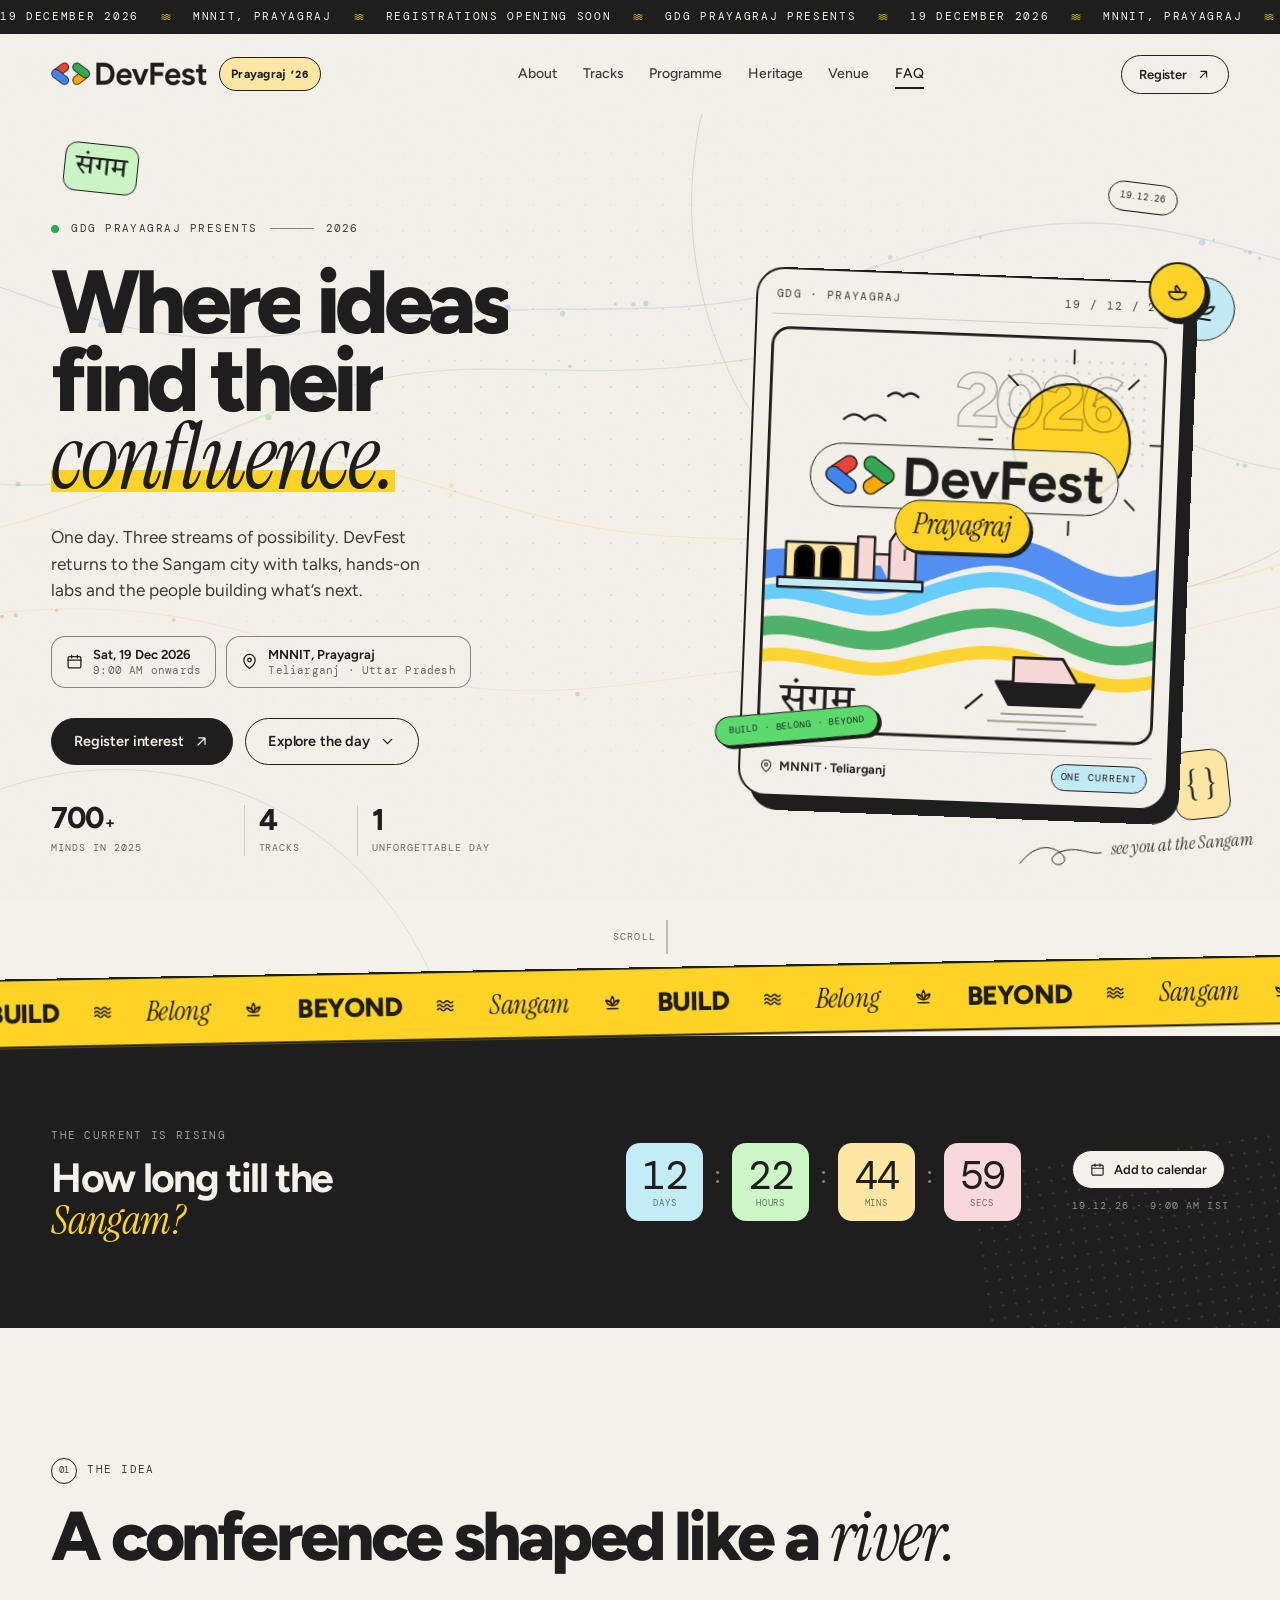
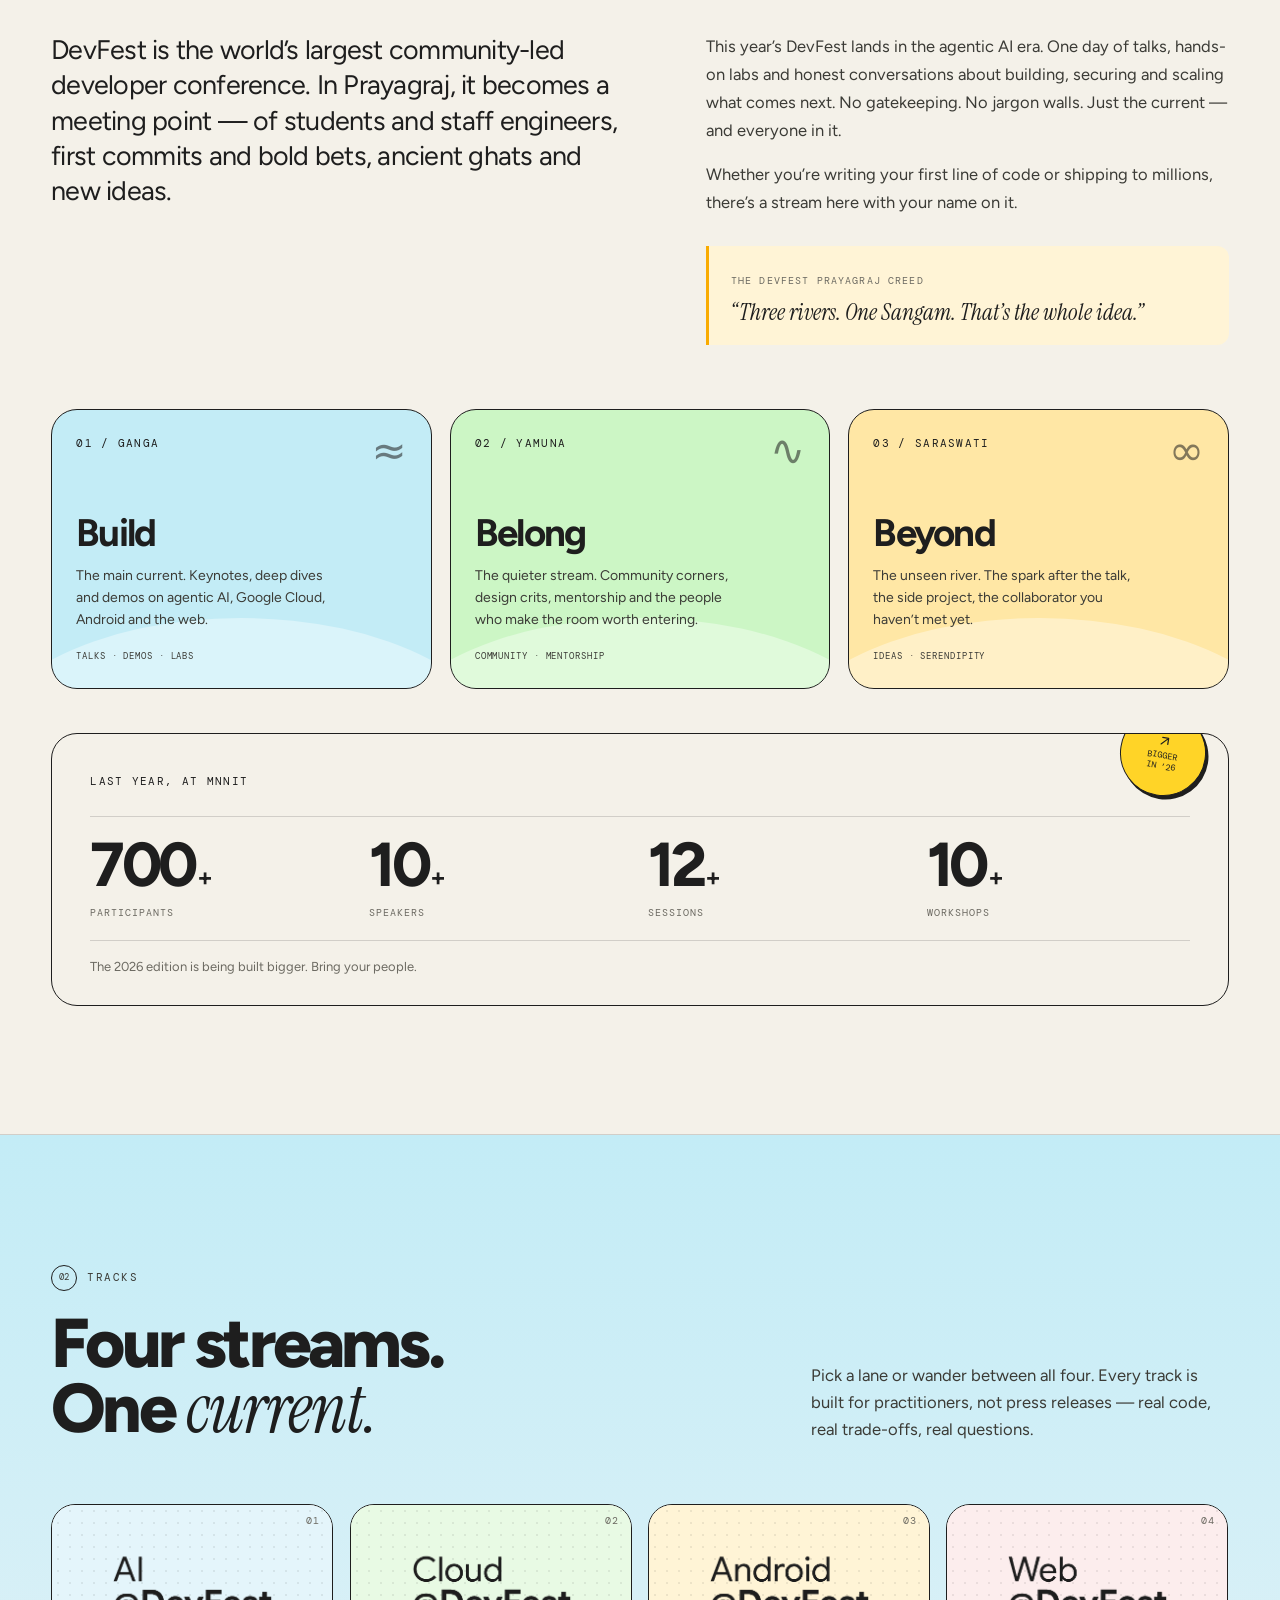
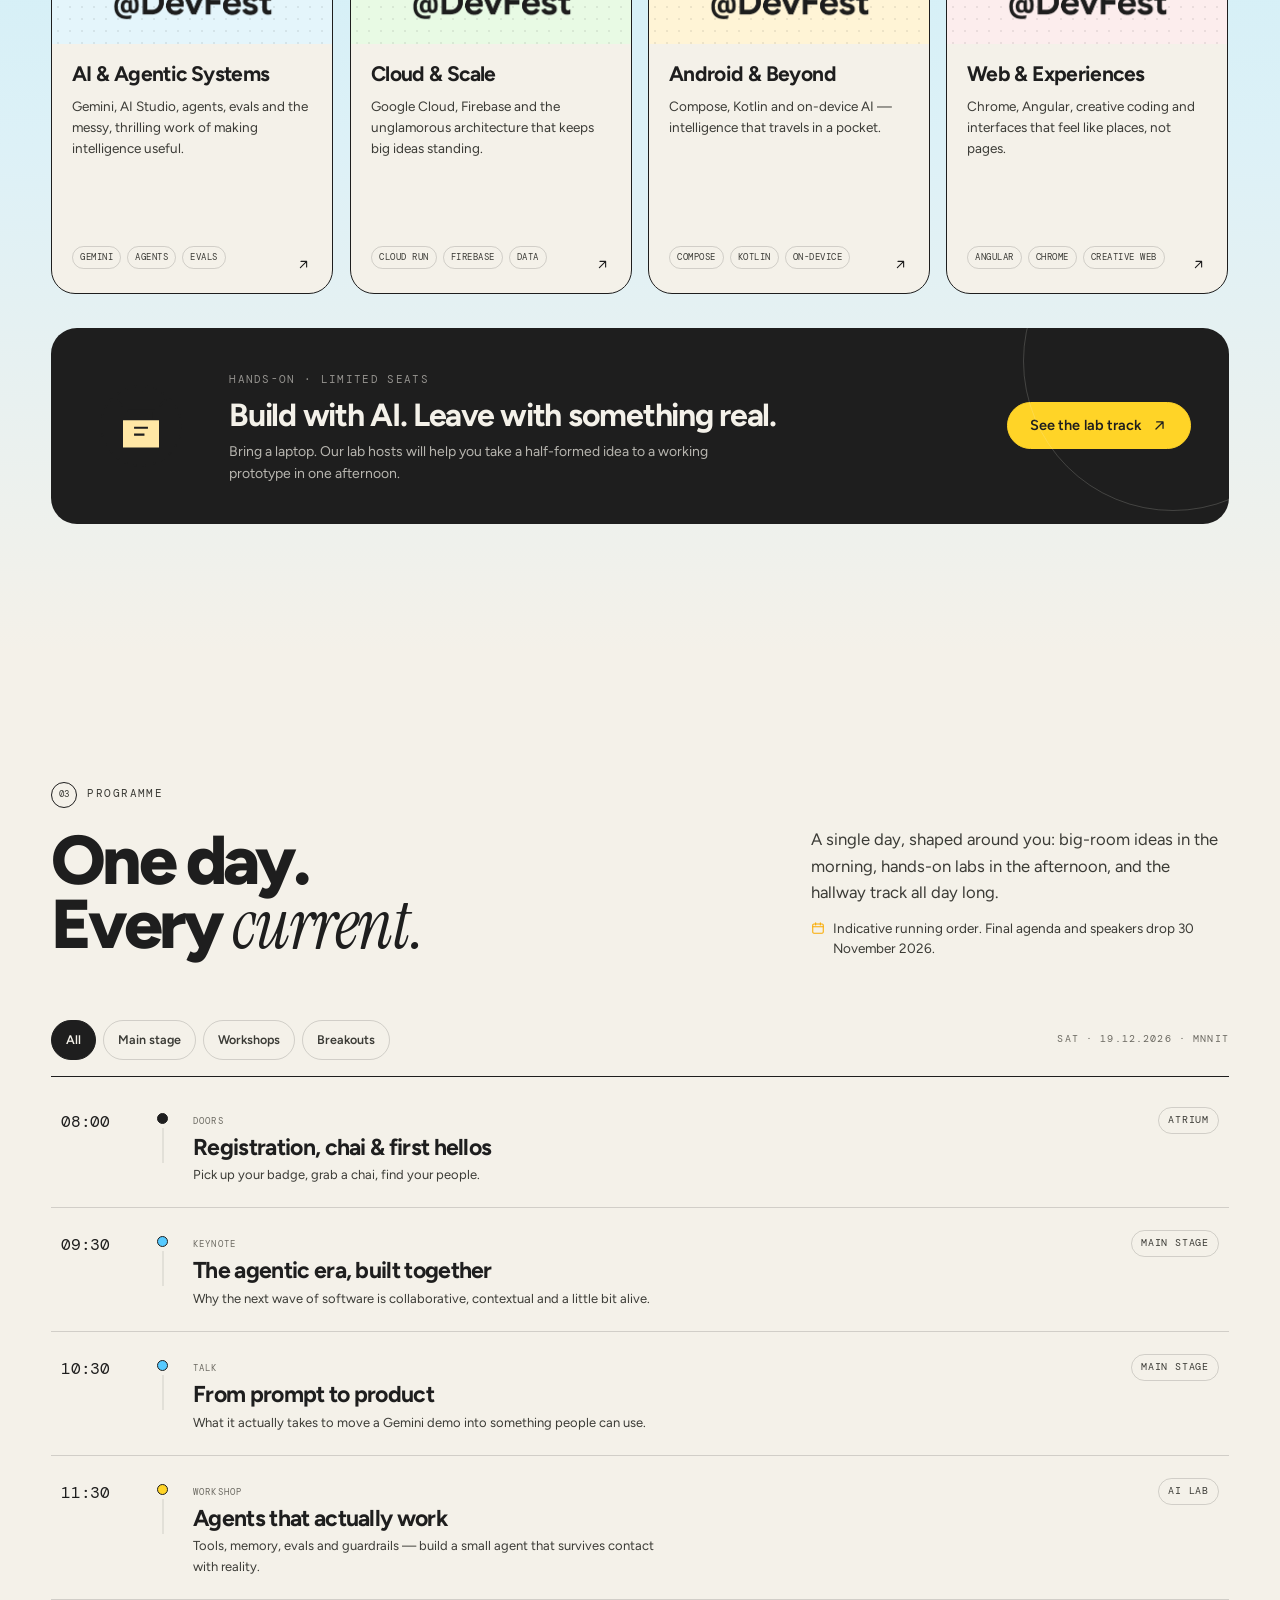
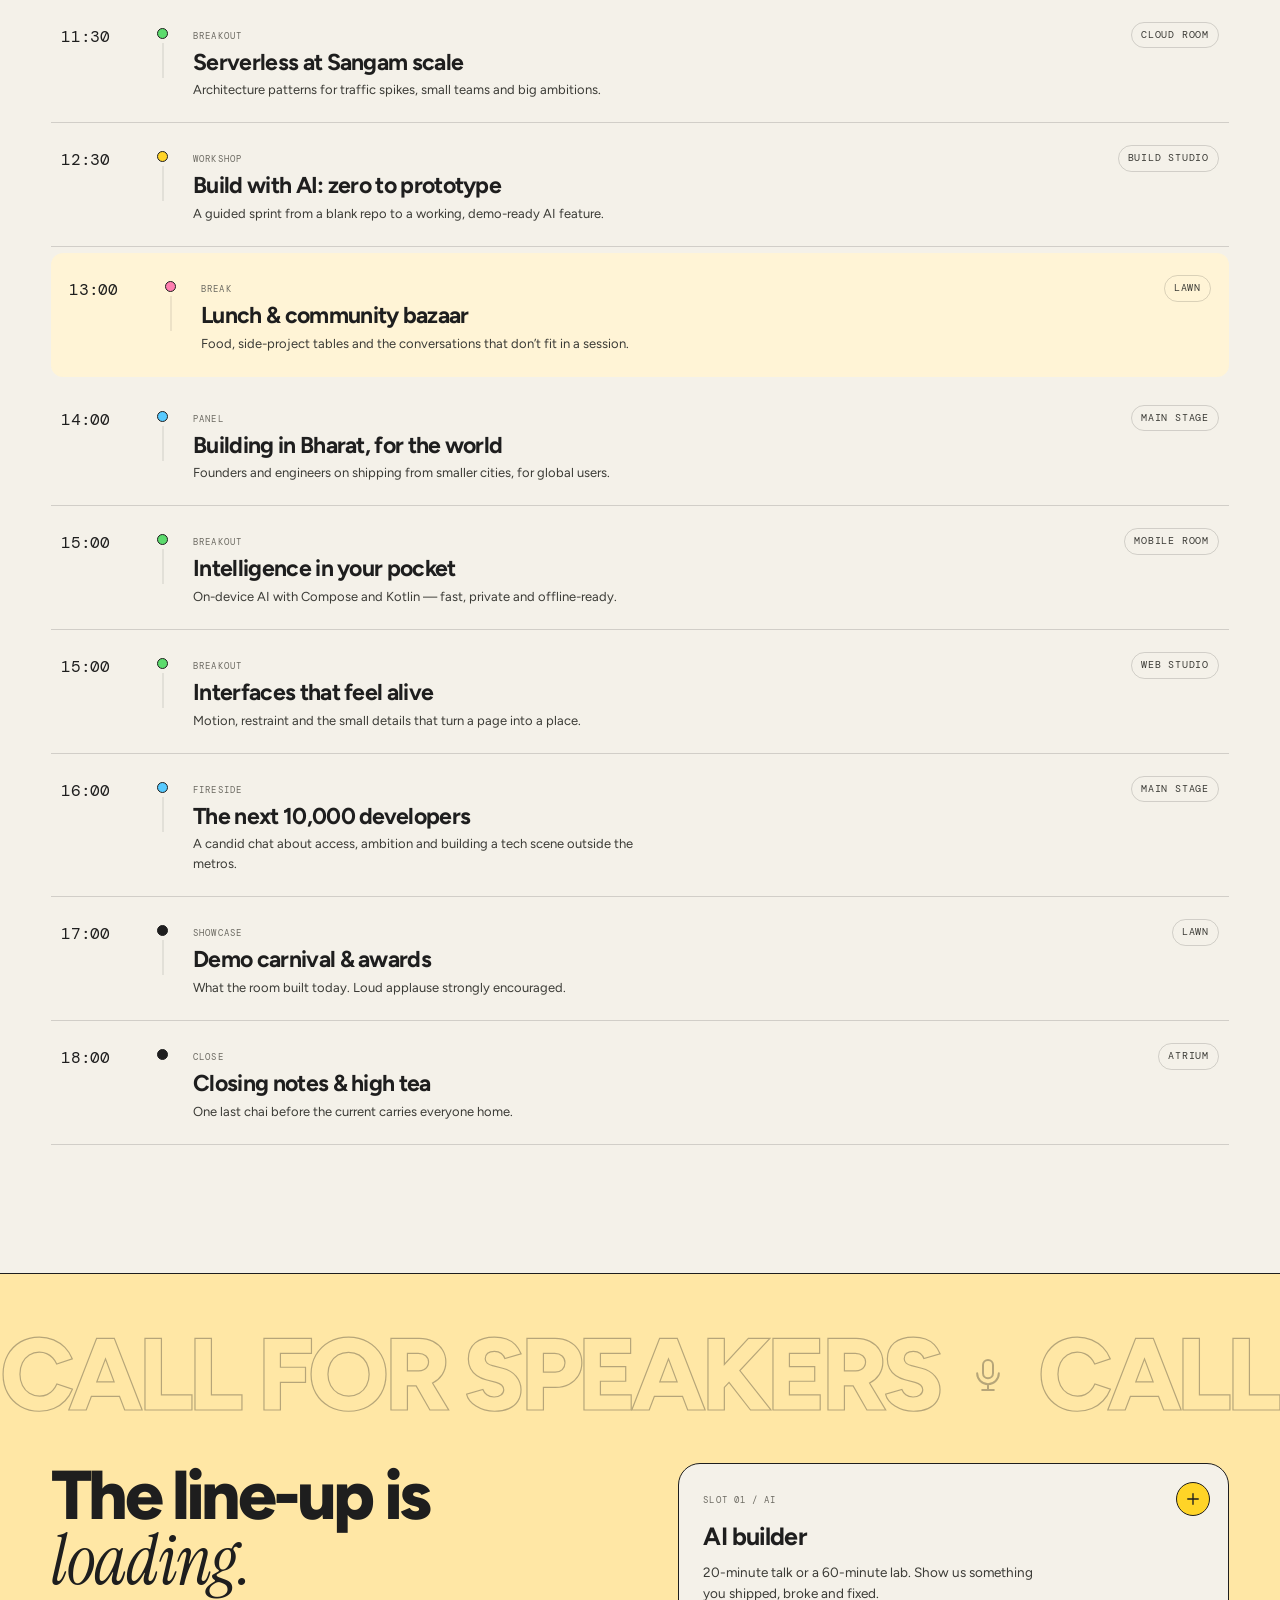
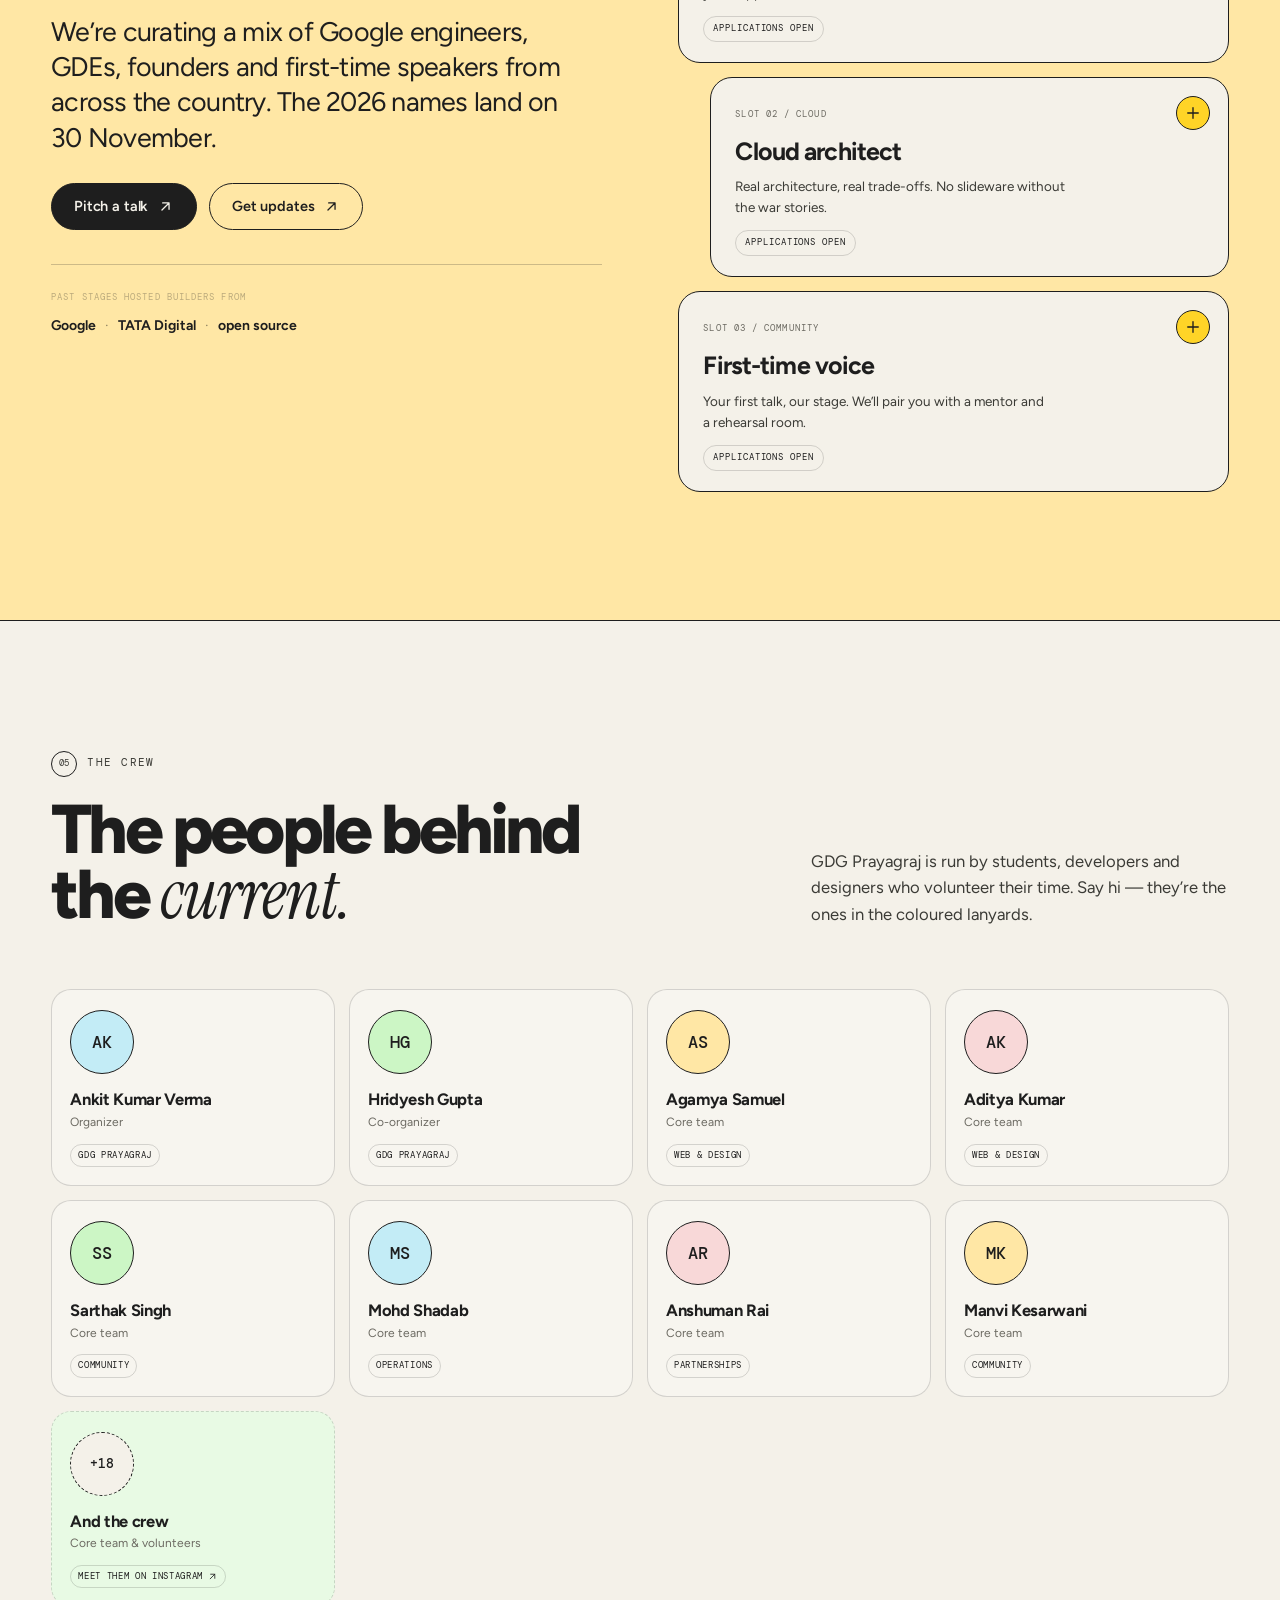
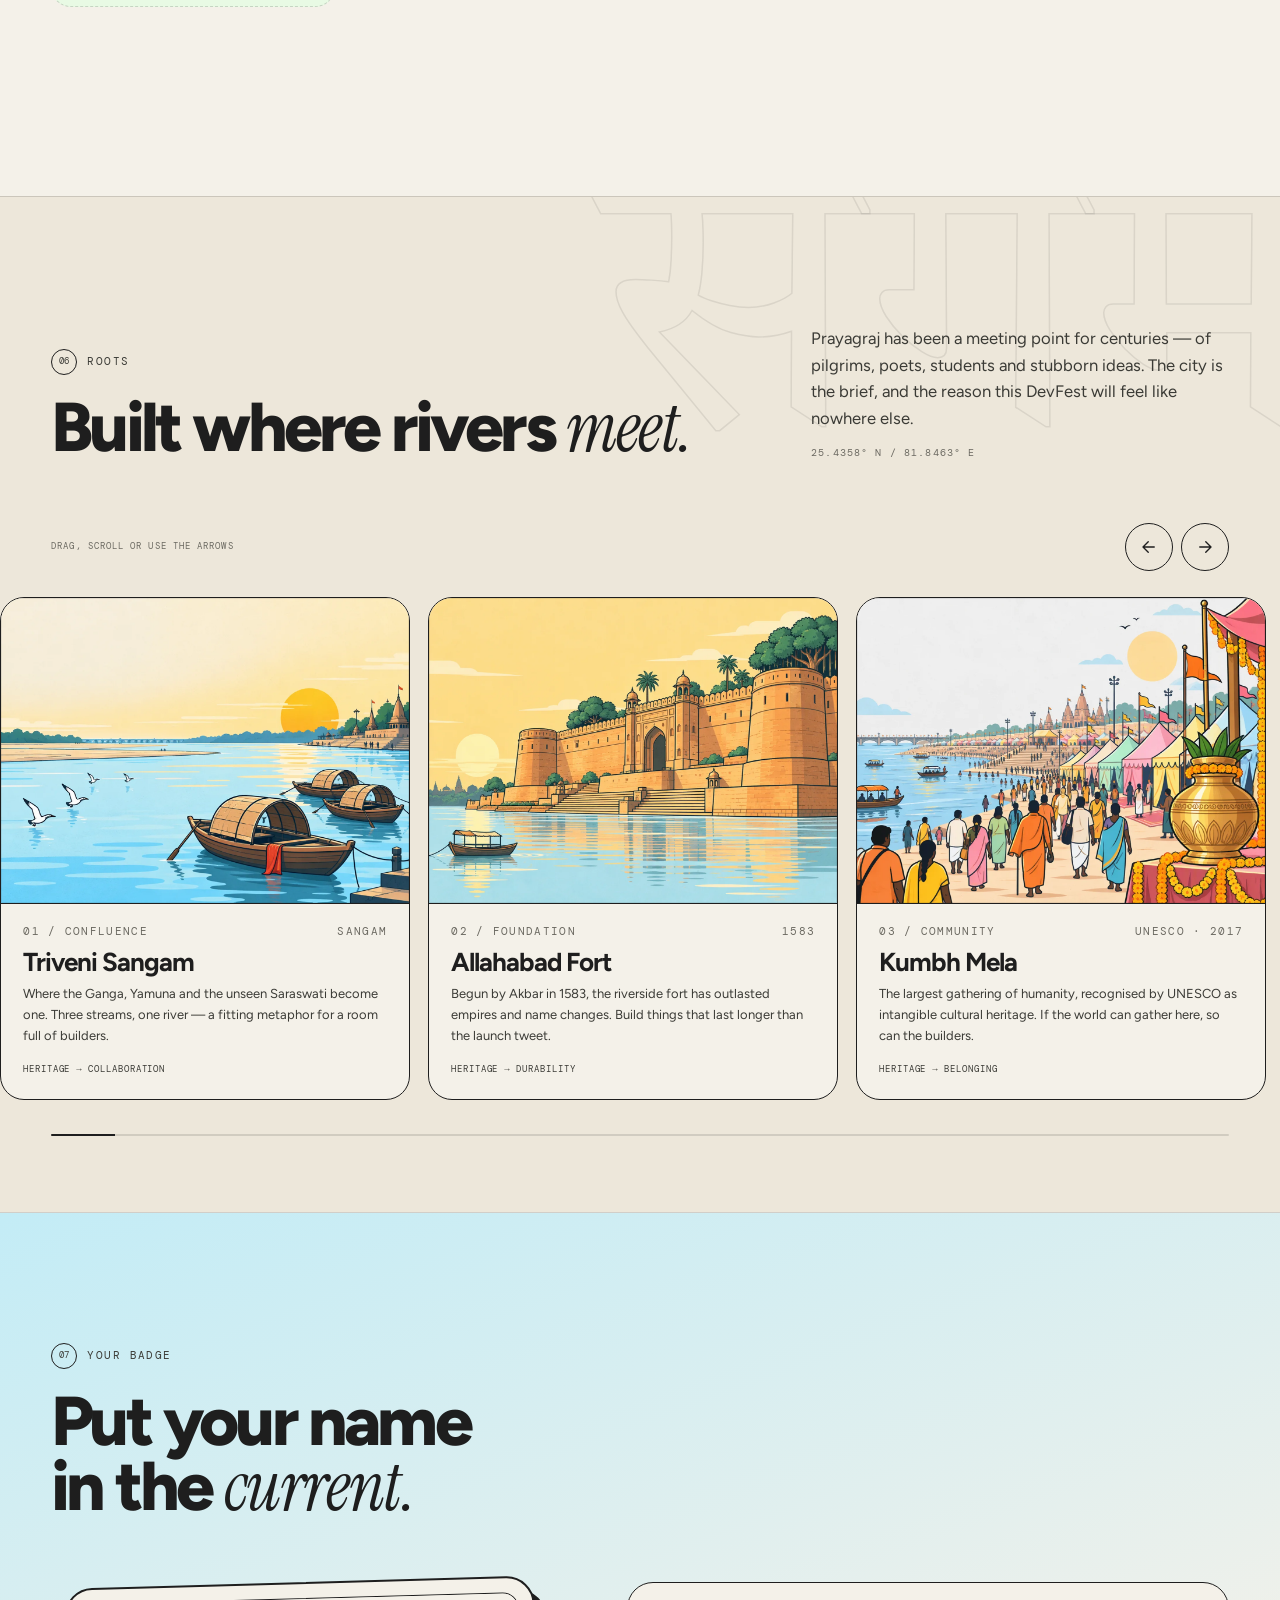
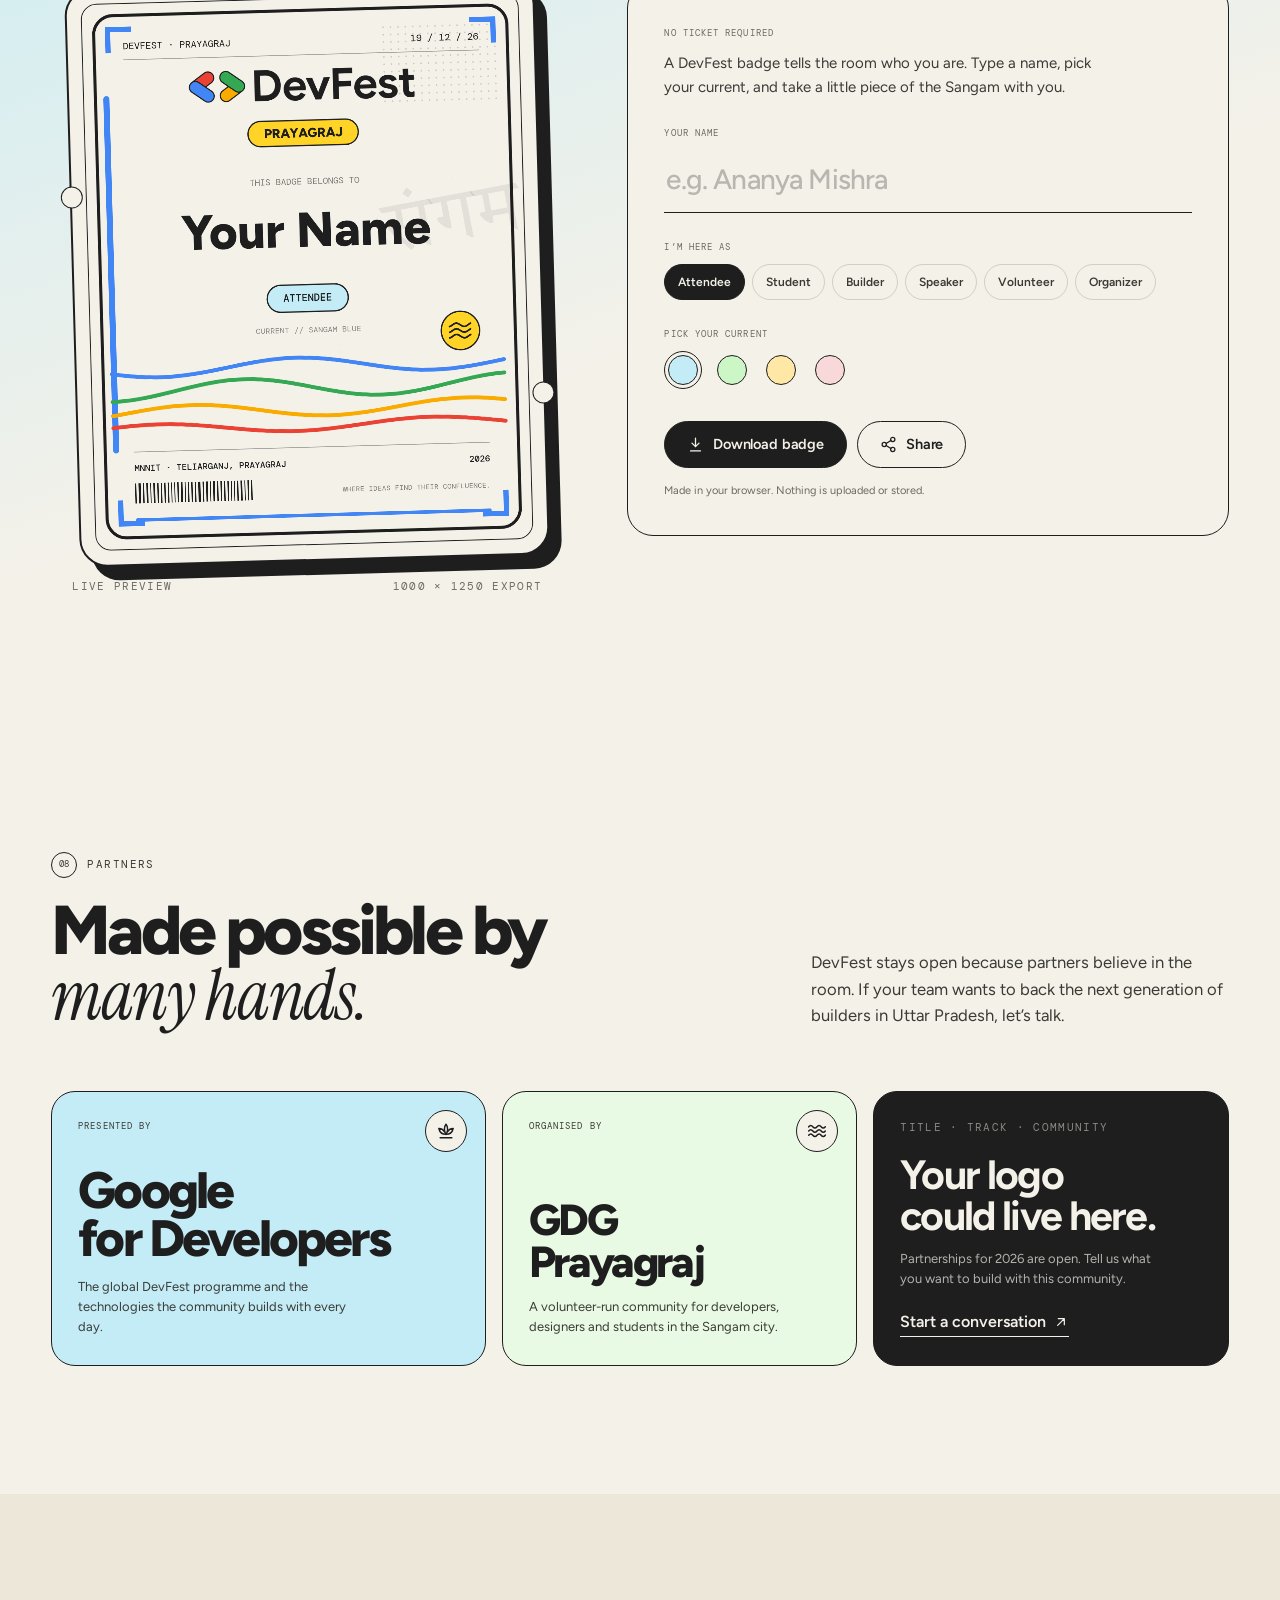
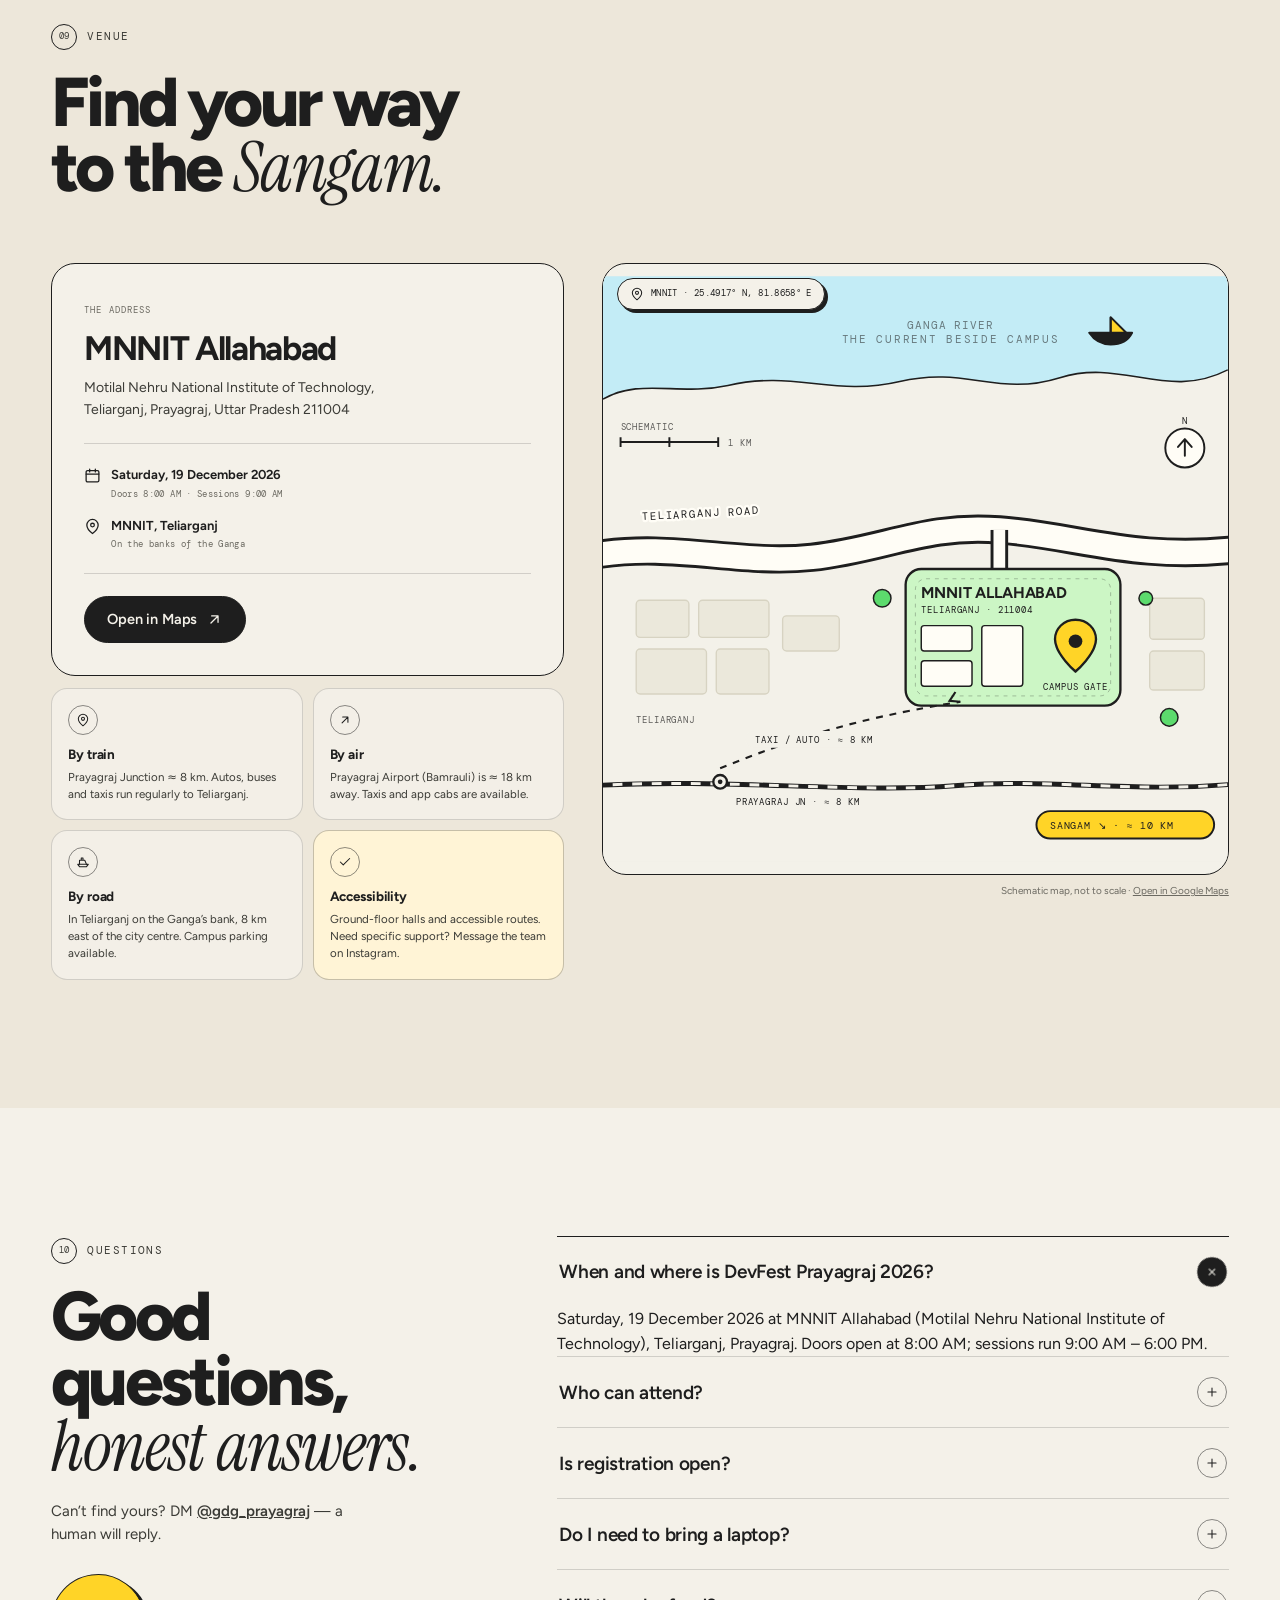
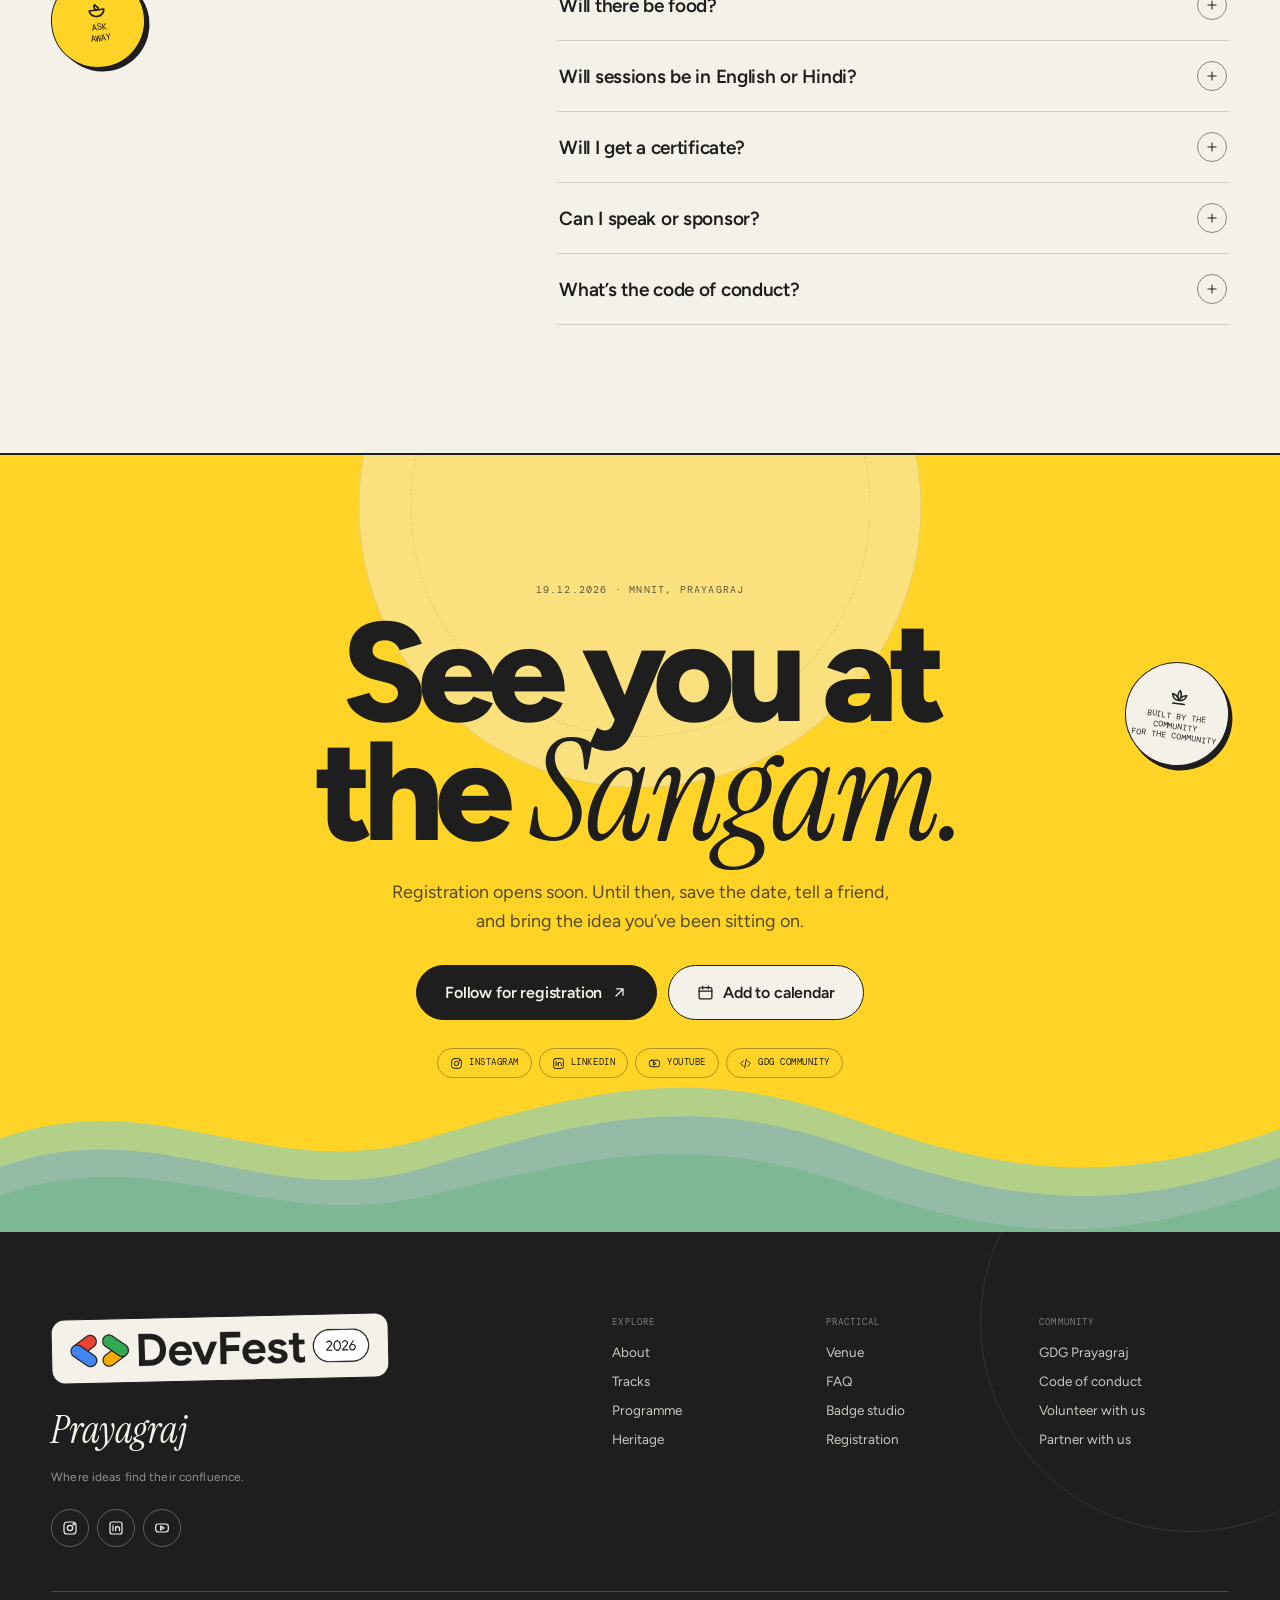
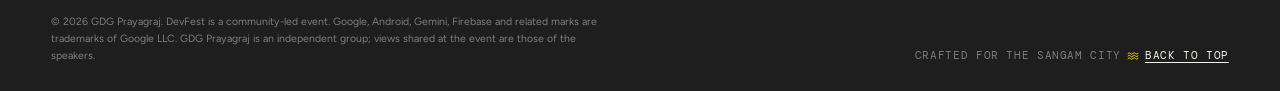
==== commit 3c524486: "feat(icons): replace star and spark marks with river wave, lotus and mic icons Swap both star glyphs" ====
--- a/devfest-prayagraj-2026/index.html
+++ b/devfest-prayagraj-2026/index.html
@@ -84,8 +84,9 @@
   <symbol id="i-arrow" viewBox="0 0 24 24"><path d="M7 17 17 7M8 7h9v9"/></symbol>
   <symbol id="i-arrow-left" viewBox="0 0 24 24"><path d="M19 12H5m6-7-7 7 7 7"/></symbol>
   <symbol id="i-arrow-right" viewBox="0 0 24 24"><path d="M5 12h14m-6-7 7 7-7 7"/></symbol>
-  <symbol id="i-star" viewBox="0 0 24 24"><path d="M12 2c.7 5.2 4.8 9.3 10 10-5.2.7-9.3 4.8-10 10-.7-5.2-4.8-9.3-10-10 5.2-.7 9.3-4.8 10-10Z"/></symbol>
-  <symbol id="i-spark" viewBox="0 0 24 24"><path d="M12 2v20M2 12h20M4.9 4.9l14.2 14.2M19.1 4.9 4.9 19.1"/></symbol>
+  <symbol id="i-wave" viewBox="0 0 24 24"><path d="M2 7q2.5-3 5 0t5 0 5 0 5 0M2 12q2.5-3 5 0t5 0 5 0 5 0M2 17q2.5-3 5 0t5 0 5 0 5 0"/></symbol>
+  <symbol id="i-lotus" viewBox="0 0 24 24"><path d="M12 4c2.6 3.2 2.6 8.4 0 12-2.6-3.6-2.6-8.8 0-12Z"/><path d="M12 16c-4.2 0-7.6-2.6-8.6-7 3.2.2 5.6 1.6 6.9 4M12 16c4.2 0 7.6-2.6 8.6-7-3.2.2-5.6 1.6-6.9 4M5 20h14"/></symbol>
+  <symbol id="i-mic" viewBox="0 0 24 24"><rect x="9" y="3" width="6" height="11" rx="3"/><path d="M5.5 11a6.5 6.5 0 0 0 13 0M12 17.5V21M8.5 21h7"/></symbol>
   <symbol id="i-plus" viewBox="0 0 24 24"><path d="M12 5v14M5 12h14"/></symbol>
   <symbol id="i-pin" viewBox="0 0 24 24"><path d="M20 10c0 6-8 12-8 12S4 16 4 10a8 8 0 1 1 16 0Z"/><circle cx="12" cy="10" r="2.6"/></symbol>
   <symbol id="i-calendar" viewBox="0 0 24 24"><rect x="3" y="5" width="18" height="16" rx="2"/><path d="M8 3v4M16 3v4M3 10h18"/></symbol>
@@ -104,14 +105,14 @@
 <div class="topbar">
   <div class="topbar__marquee" aria-hidden="true">
     <div class="topbar__track">
-      <span>19 December 2026</span><svg class="ic"><use href="#i-star"/></svg>
-      <span>MNNIT, Prayagraj</span><svg class="ic"><use href="#i-star"/></svg>
-      <span>Registrations opening soon</span><svg class="ic"><use href="#i-star"/></svg>
-      <span>GDG Prayagraj presents</span><svg class="ic"><use href="#i-star"/></svg>
-      <span>19 December 2026</span><svg class="ic"><use href="#i-star"/></svg>
-      <span>MNNIT, Prayagraj</span><svg class="ic"><use href="#i-star"/></svg>
-      <span>Registrations opening soon</span><svg class="ic"><use href="#i-star"/></svg>
-      <span>GDG Prayagraj presents</span><svg class="ic"><use href="#i-star"/></svg>
+      <span>19 December 2026</span><svg class="ic"><use href="#i-wave"/></svg>
+      <span>MNNIT, Prayagraj</span><svg class="ic"><use href="#i-wave"/></svg>
+      <span>Registrations opening soon</span><svg class="ic"><use href="#i-wave"/></svg>
+      <span>GDG Prayagraj presents</span><svg class="ic"><use href="#i-wave"/></svg>
+      <span>19 December 2026</span><svg class="ic"><use href="#i-wave"/></svg>
+      <span>MNNIT, Prayagraj</span><svg class="ic"><use href="#i-wave"/></svg>
+      <span>Registrations opening soon</span><svg class="ic"><use href="#i-wave"/></svg>
+      <span>GDG Prayagraj presents</span><svg class="ic"><use href="#i-wave"/></svg>
     </div>
   </div>
 </div>
@@ -174,8 +175,8 @@
     <div class="hero__grid" aria-hidden="true"></div>
 
     <div class="hero__stickers" aria-hidden="true">
-      <div class="float-sticker float-sticker--star" data-parallax="0.06">
-        <svg class="ic"><use href="#i-spark"/></svg>
+      <div class="float-sticker float-sticker--lotus" data-parallax="0.06">
+        <svg class="ic"><use href="#i-lotus"/></svg>
       </div>
       <div class="float-sticker float-sticker--brace" data-parallax="0.04">{ }</div>
       <div class="float-sticker float-sticker--hindi" data-parallax="0.08">संगम</div>
@@ -309,7 +310,7 @@
 
           <div class="hero-poster__sticker">BUILD · BELONG · BEYOND</div>
           <div class="hero-poster__sunsticker" aria-hidden="true">
-            <svg class="ic"><use href="#i-star"/></svg>
+            <svg class="ic"><use href="#i-diya"/></svg>
           </div>
         </div>
 
@@ -331,14 +332,14 @@
   <!-- ================= MARQUEE ================= -->
   <div class="ribbon" aria-label="DevFest themes">
     <div class="ribbon__track">
-      <span>Build</span><svg class="ic"><use href="#i-star"/></svg>
-      <span class="ribbon__serif">Belong</span><svg class="ic"><use href="#i-spark"/></svg>
-      <span>Beyond</span><svg class="ic"><use href="#i-star"/></svg>
-      <span class="ribbon__serif">Sangam</span><svg class="ic"><use href="#i-spark"/></svg>
-      <span>Build</span><svg class="ic"><use href="#i-star"/></svg>
-      <span class="ribbon__serif">Belong</span><svg class="ic"><use href="#i-spark"/></svg>
-      <span>Beyond</span><svg class="ic"><use href="#i-star"/></svg>
-      <span class="ribbon__serif">Sangam</span><svg class="ic"><use href="#i-spark"/></svg>
+      <span>Build</span><svg class="ic"><use href="#i-wave"/></svg>
+      <span class="ribbon__serif">Belong</span><svg class="ic"><use href="#i-lotus"/></svg>
+      <span>Beyond</span><svg class="ic"><use href="#i-wave"/></svg>
+      <span class="ribbon__serif">Sangam</span><svg class="ic"><use href="#i-lotus"/></svg>
+      <span>Build</span><svg class="ic"><use href="#i-wave"/></svg>
+      <span class="ribbon__serif">Belong</span><svg class="ic"><use href="#i-lotus"/></svg>
+      <span>Beyond</span><svg class="ic"><use href="#i-wave"/></svg>
+      <span class="ribbon__serif">Sangam</span><svg class="ic"><use href="#i-lotus"/></svg>
     </div>
   </div>
 
@@ -415,7 +416,7 @@
         <article class="stream-card stream-card--yellow" data-reveal style="--d:180ms">
           <div class="stream-card__top">
             <span class="mono">03 / Saraswati</span>
-            <span class="stream-card__glyph" aria-hidden="true">✳</span>
+            <span class="stream-card__glyph" aria-hidden="true">∞</span>
           </div>
           <h3>Beyond</h3>
           <p>The unseen river. The spark after the talk, the side project, the collaborator you haven’t met yet.</p>
@@ -436,7 +437,7 @@
         </div>
         <p class="stats-band__note">The 2026 edition is being built bigger. Bring your people.</p>
         <div class="stats-band__sticker" aria-hidden="true">
-          <svg class="ic"><use href="#i-star"/></svg>
+          <svg class="ic"><use href="#i-arrow"/></svg>
           <span>bigger<br>in ’26</span>
         </div>
       </div>
@@ -537,7 +538,7 @@
         </div>
         <div class="section-intro" data-reveal style="--d:140ms">
           <p>A single day, shaped around you: big-room ideas in the morning, hands-on labs in the afternoon, and the hallway track all day long.</p>
-          <p class="small-note"><svg class="ic"><use href="#i-star"/></svg> Indicative running order. Final agenda and speakers drop 30 November 2026.</p>
+          <p class="small-note"><svg class="ic"><use href="#i-calendar"/></svg> Indicative running order. Final agenda and speakers drop 30 November 2026.</p>
         </div>
       </div>
 
@@ -702,12 +703,12 @@
   <section class="section speakers" id="speakers">
     <div class="speakers__marquee" aria-hidden="true">
       <div class="speakers__marquee-track">
-        <span>Call for speakers</span><svg class="ic"><use href="#i-star"/></svg>
-        <span>Call for speakers</span><svg class="ic"><use href="#i-star"/></svg>
-        <span>Call for speakers</span><svg class="ic"><use href="#i-star"/></svg>
-        <span>Call for speakers</span><svg class="ic"><use href="#i-star"/></svg>
-        <span>Call for speakers</span><svg class="ic"><use href="#i-star"/></svg>
-        <span>Call for speakers</span><svg class="ic"><use href="#i-star"/></svg>
+        <span>Call for speakers</span><svg class="ic"><use href="#i-mic"/></svg>
+        <span>Call for speakers</span><svg class="ic"><use href="#i-mic"/></svg>
+        <span>Call for speakers</span><svg class="ic"><use href="#i-mic"/></svg>
+        <span>Call for speakers</span><svg class="ic"><use href="#i-mic"/></svg>
+        <span>Call for speakers</span><svg class="ic"><use href="#i-mic"/></svg>
+        <span>Call for speakers</span><svg class="ic"><use href="#i-mic"/></svg>
       </div>
     </div>
     <div class="container">
@@ -1005,14 +1006,14 @@
           <div class="partner-card__label mono">Presented by</div>
           <div class="partner-card__name">Google<br>for Developers</div>
           <p>The global DevFest programme and the technologies the community builds with every day.</p>
-          <span class="partner-card__mark" aria-hidden="true"><svg class="ic"><use href="#i-spark"/></svg></span>
+          <span class="partner-card__mark" aria-hidden="true"><svg class="ic"><use href="#i-lotus"/></svg></span>
         </article>
 
         <article class="partner-card" data-reveal style="--d:80ms">
           <div class="partner-card__label mono">Organised by</div>
           <div class="partner-card__name partner-card__name--small">GDG<br>Prayagraj</div>
           <p>A volunteer-run community for developers, designers and students in the Sangam city.</p>
-          <span class="partner-card__mark" aria-hidden="true"><svg class="ic"><use href="#i-star"/></svg></span>
+          <span class="partner-card__mark" aria-hidden="true"><svg class="ic"><use href="#i-wave"/></svg></span>
         </article>
 
         <article class="partner-card partner-card--cta" data-reveal style="--d:160ms">
@@ -1309,7 +1310,7 @@
         <a href="https://gdg.community.dev/gdg-prayagraj/" target="_blank" rel="noopener" aria-label="GDG Prayagraj community page"><svg class="ic"><use href="#i-code"/></svg><span>GDG Community</span></a>
       </div>
       <div class="final-cta__badge" aria-hidden="true">
-        <svg class="ic"><use href="#i-star"/></svg>
+        <svg class="ic"><use href="#i-lotus"/></svg>
         <span>built by the community<br>for the community</span>
       </div>
     </div>
@@ -1359,7 +1360,7 @@
 
     <div class="footer__bottom">
       <p>© 2026 GDG Prayagraj. DevFest is a community-led event. Google, Android, Gemini, Firebase and related marks are trademarks of Google LLC. GDG Prayagraj is an independent group; views shared at the event are those of the speakers.</p>
-      <p class="footer__credit">Crafted for the Sangam city <svg class="ic"><use href="#i-star"/></svg> <a href="#home">Back to top</a></p>
+      <p class="footer__credit">Crafted for the Sangam city <svg class="ic"><use href="#i-wave"/></svg> <a href="#home">Back to top</a></p>
     </div>
   </div>
 </footer>
--- a/devfest-prayagraj-2026/css/style.css
+++ b/devfest-prayagraj-2026/css/style.css
@@ -112,7 +112,7 @@
 img,svg{display:block;max-width:100%}
 h1,h2,h3,h4,p,figure,blockquote{margin:0}
 ul,ol{margin:0;padding:0;list-style:none}
-a{color:inherit;text-decoration:none}
+a{color:inherit;text-decoration:none;cursor:pointer}
 button,input{font:inherit;color:inherit}
 button{background:none;border:0;cursor:pointer}
 ::selection{background:var(--yellow-pop);color:var(--ink)}
@@ -136,15 +136,26 @@
   background-size:160px 160px;
   mix-blend-mode:multiply;
 }
-.cursor{position:fixed;left:0;top:0;z-index:9999;pointer-events:none;opacity:0;transition:opacity .3s}
-.cursor__dot,.cursor__ring{position:absolute;left:0;top:0;border-radius:50%;transform:translate(-50%,-50%)}
-.cursor__dot{width:6px;height:6px;background:#fff;mix-blend-mode:difference;transition:width .2s,height .2s}
-.cursor__ring{width:36px;height:36px;border:1.5px solid #fff;mix-blend-mode:difference;transition:width .28s var(--ease),height .28s var(--ease),border-width .28s}
+.cursor{position:fixed;left:0;top:0;z-index:9999;pointer-events:none;opacity:0;transition:opacity .25s ease}
+.cursor__dot,.cursor__ring{position:absolute;left:0;top:0;border-radius:50%;transform:translate(-50%,-50%);pointer-events:none}
+.cursor__dot{display:none}
+.cursor__ring{
+  width:32px;
+  height:32px;
+  border:2px solid var(--blue);
+  background:rgba(66,133,244,0.08);
+  box-shadow:0 0 10px rgba(66,133,244,0.25);
+  transition:width .24s var(--ease),height .24s var(--ease),border-color .24s,background .24s,box-shadow .24s;
+}
 @media (pointer:fine){
-  body.has-cursor,body.has-cursor a,body.has-cursor button,body.has-cursor input,body.has-cursor .heritage__scroller{cursor:none}
   .cursor.is-active{opacity:1}
-  .cursor.is-hover .cursor__ring{width:64px;height:64px;border-width:1px}
-  .cursor.is-hover .cursor__dot{width:10px;height:10px}
+  .cursor.is-hover .cursor__ring{
+    width:52px;
+    height:52px;
+    border-color:var(--yellow-pop);
+    background:rgba(251,188,4,0.15);
+    box-shadow:0 0 14px rgba(251,188,4,0.35);
+  }
 }
 .scroll-progress{position:fixed;left:0;top:0;right:0;height:3px;z-index:900;pointer-events:none}
 .scroll-progress span{display:block;height:100%;width:0;background:linear-gradient(90deg,var(--blue) 0%,var(--green) 36%,var(--yellow) 68%,var(--red) 100%)}
@@ -365,8 +376,8 @@
 .hero__scroll-line::after{content:"";position:absolute;top:-100%;left:0;width:100%;height:100%;background:var(--ink);animation:scrollLine 2s var(--ease) infinite}
 
 .float-sticker{position:absolute;z-index:1;border:1.5px solid var(--ink);background:var(--paper);display:grid;place-items:center;will-change:transform;pointer-events:none}
-.float-sticker--star{right:3.5%;top:19%;width:64px;height:64px;border-radius:50%;background:var(--blue-soft);transform:rotate(9deg);animation:bob 8s ease-in-out infinite}
-.float-sticker--star .ic{width:30px;height:30px;stroke-width:1.5}
+.float-sticker--lotus{right:3.5%;top:19%;width:64px;height:64px;border-radius:50%;background:var(--blue-soft);transform:rotate(9deg);animation:bob 8s ease-in-out infinite}
+.float-sticker--lotus .ic{width:30px;height:30px;stroke-width:1.5}
 .float-sticker--pill{left:2.2%;bottom:25%;padding:8px 14px;border-radius:999px;background:var(--red-soft);font-family:var(--mono);font-size:9px;letter-spacing:.1em;transform:rotate(-9deg);animation:bob 9s ease-in-out infinite reverse}
 .float-sticker--brace{right:4%;bottom:18%;font-family:var(--serif);font-size:38px;padding:4px 12px;border-radius:16px;background:var(--yellow-soft);transform:rotate(-6deg);animation:bob 7s ease-in-out infinite}
 .float-sticker--hindi{left:5%;top:3.5%;font-family:var(--deva);font-size:28px;padding:2px 10px;border-radius:12px;background:var(--green-soft);transform:rotate(6deg);animation:bob 10s ease-in-out infinite}
@@ -830,7 +841,7 @@
   .team-grid{grid-template-columns:repeat(4,1fr)}
 }
 @media (min-width:1021px) and (max-width:1240px){
-  .float-sticker--star,.float-sticker--brace{display:none}
+  .float-sticker--lotus,.float-sticker--brace{display:none}
 }
 @media (max-width:1020px){
   .desktop-nav{display:none}
@@ -842,7 +853,7 @@
   .hero__visual{order:2;padding-bottom:42px}
   .hero-poster{width:min(430px,80vw);margin-inline:auto}
   .hero__scroll{display:none}
-  .float-sticker--star{top:12%}
+  .float-sticker--lotus{top:12%}
   .float-sticker--dot{top:5%}
   .countdown-band__inner{grid-template-columns:1fr;gap:26px;align-items:start}
   .countdown-band__actions{flex-direction:row;align-items:center;gap:16px}
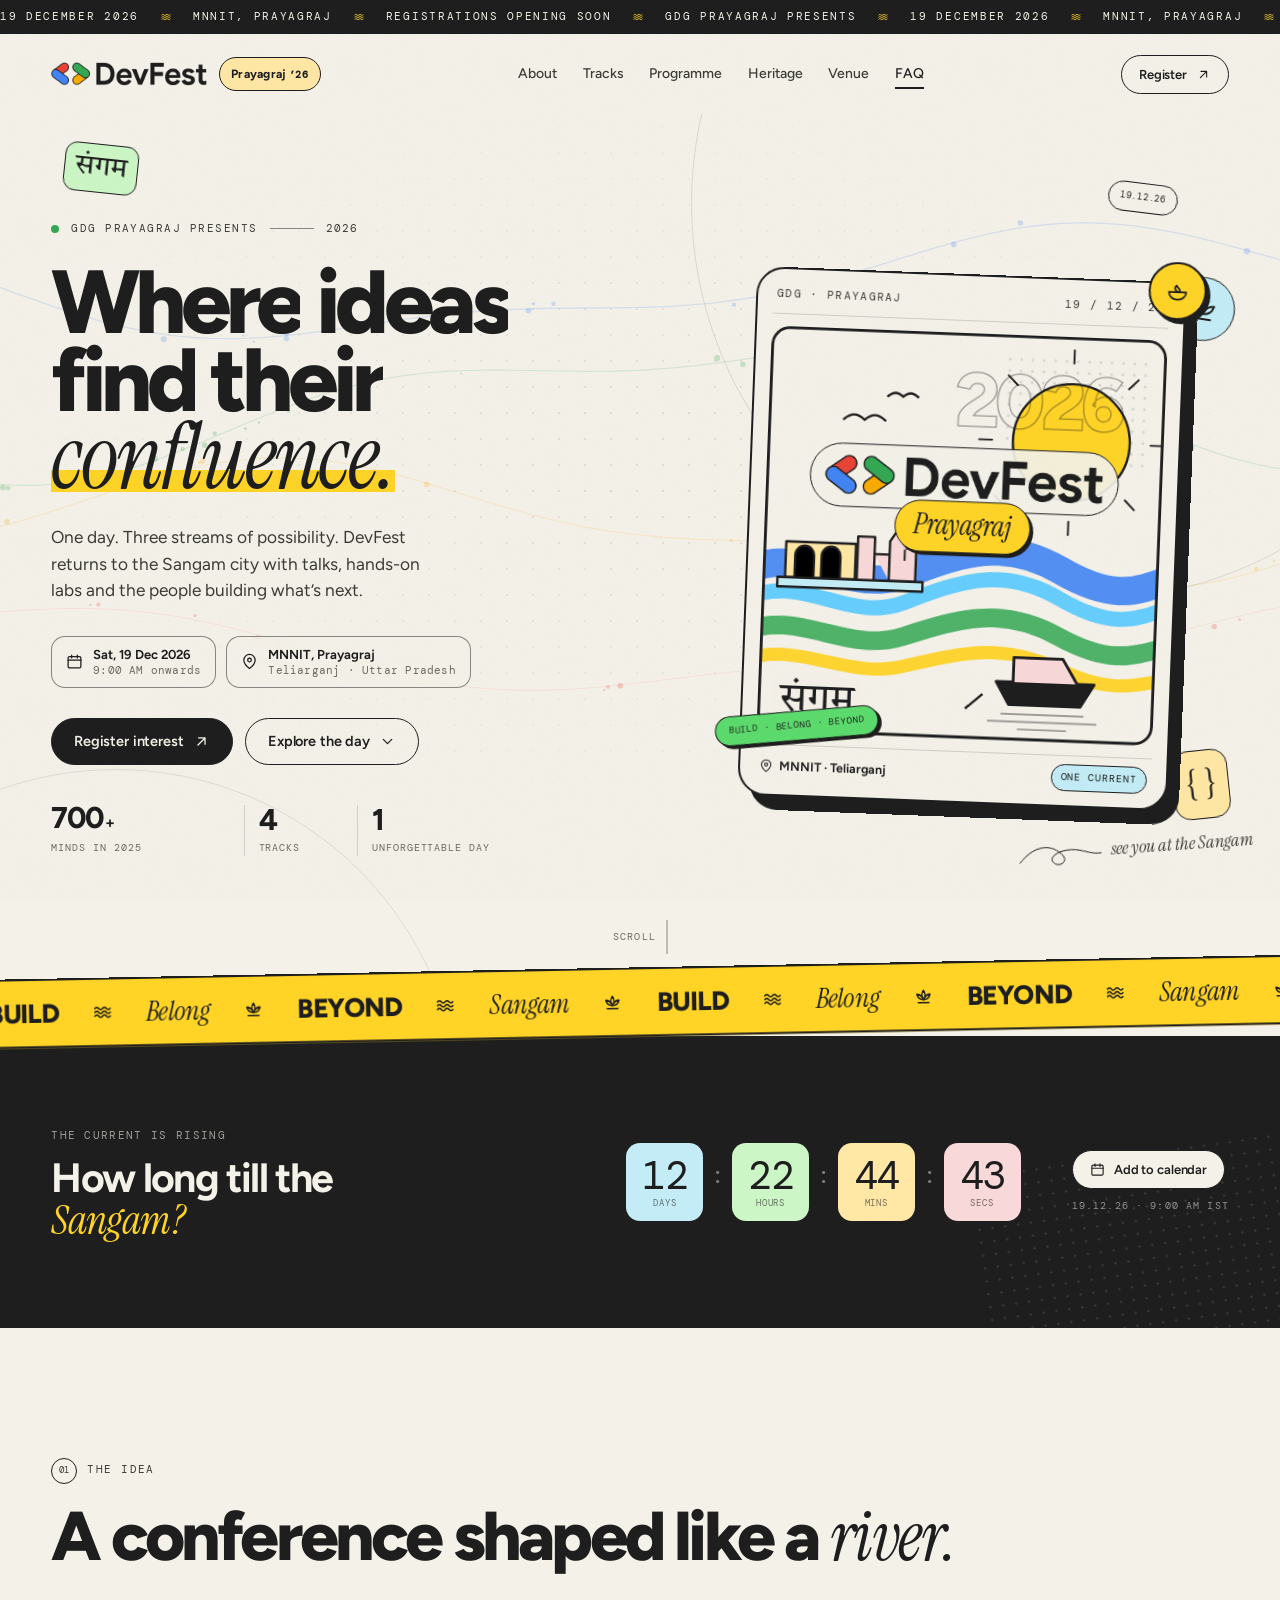
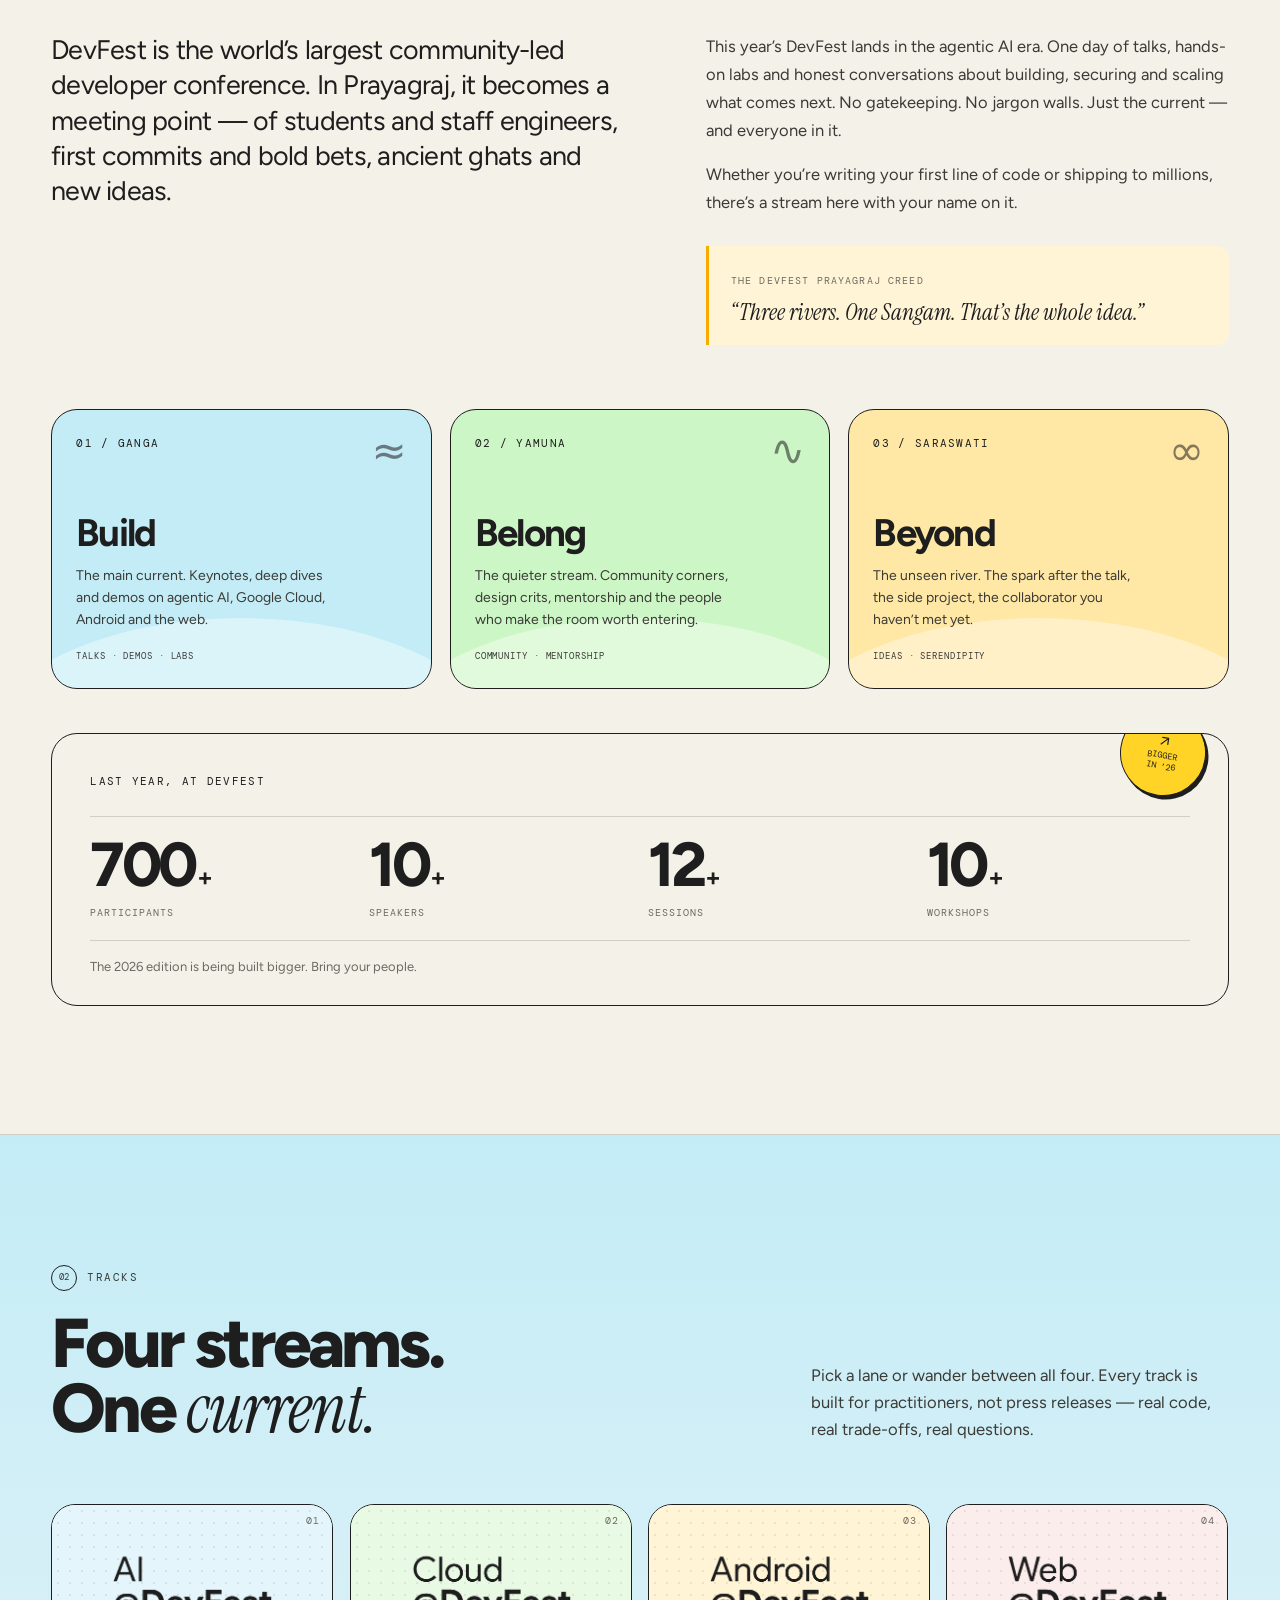
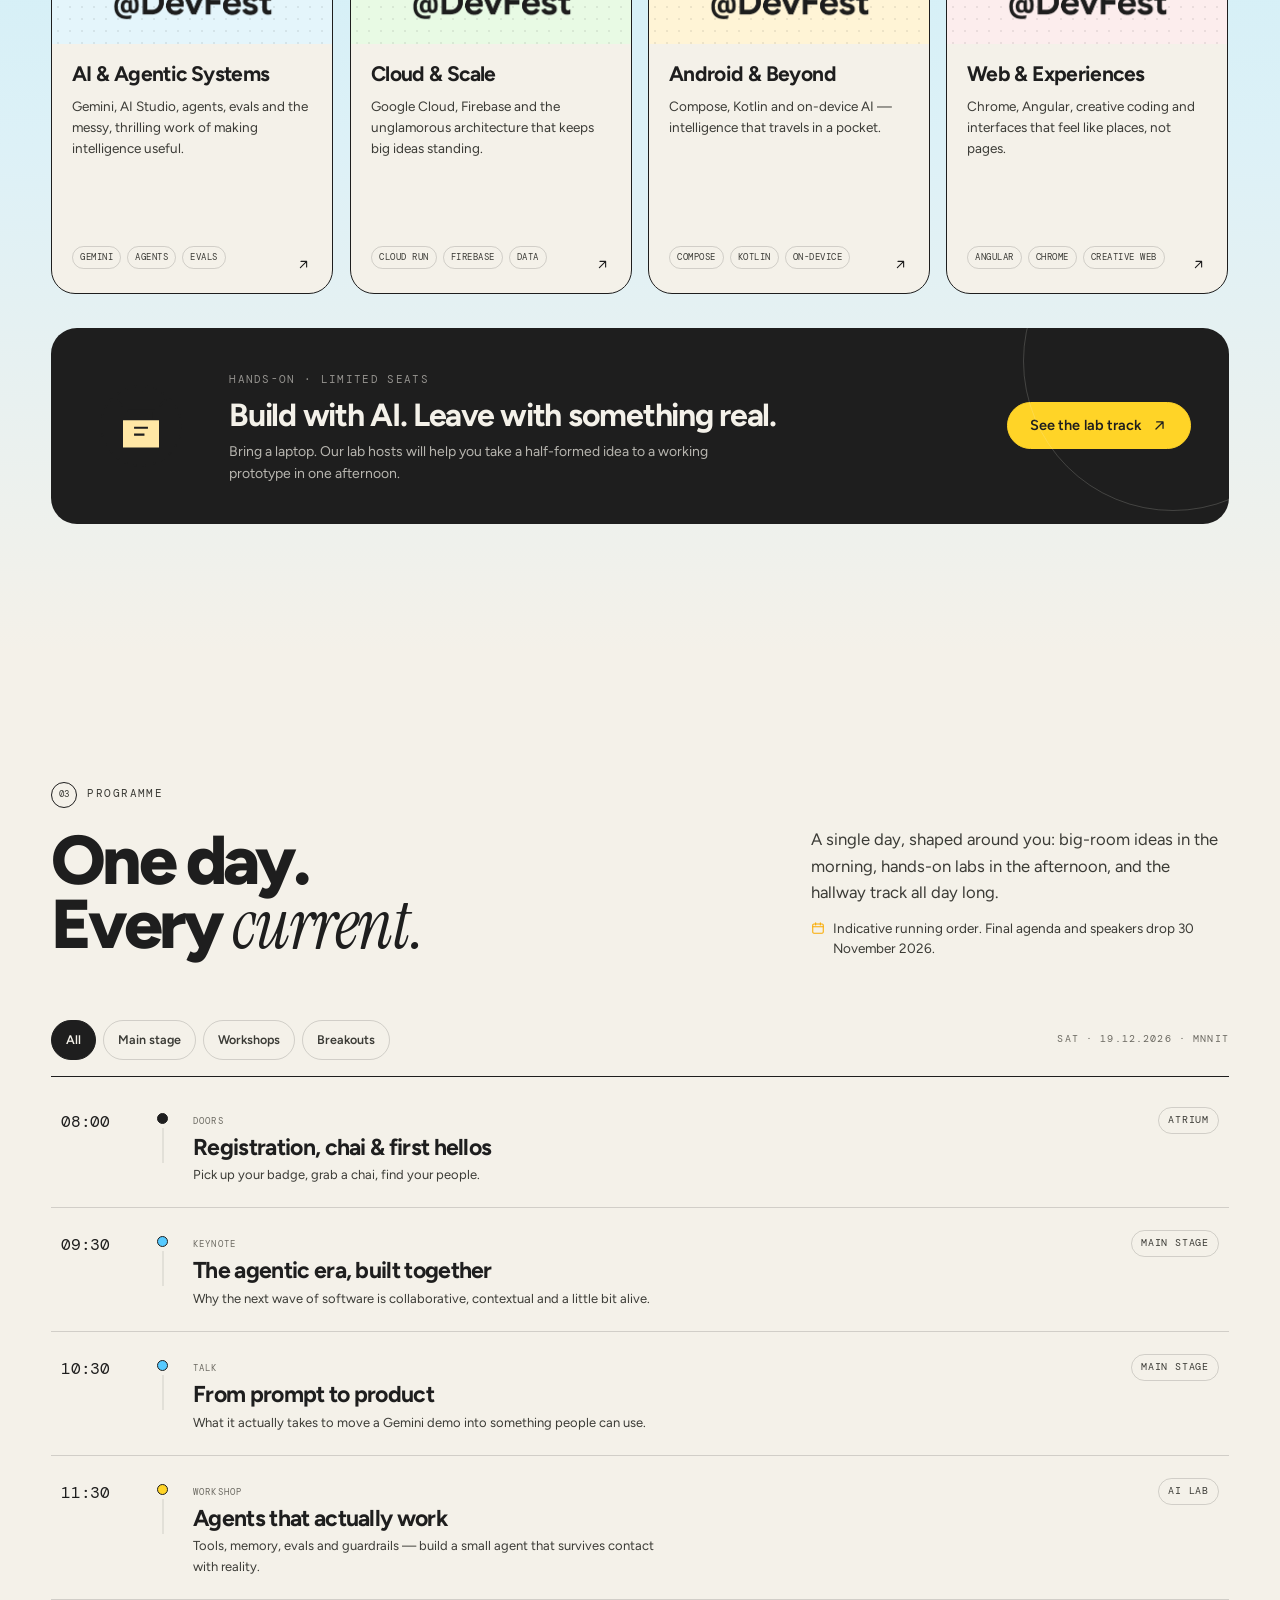
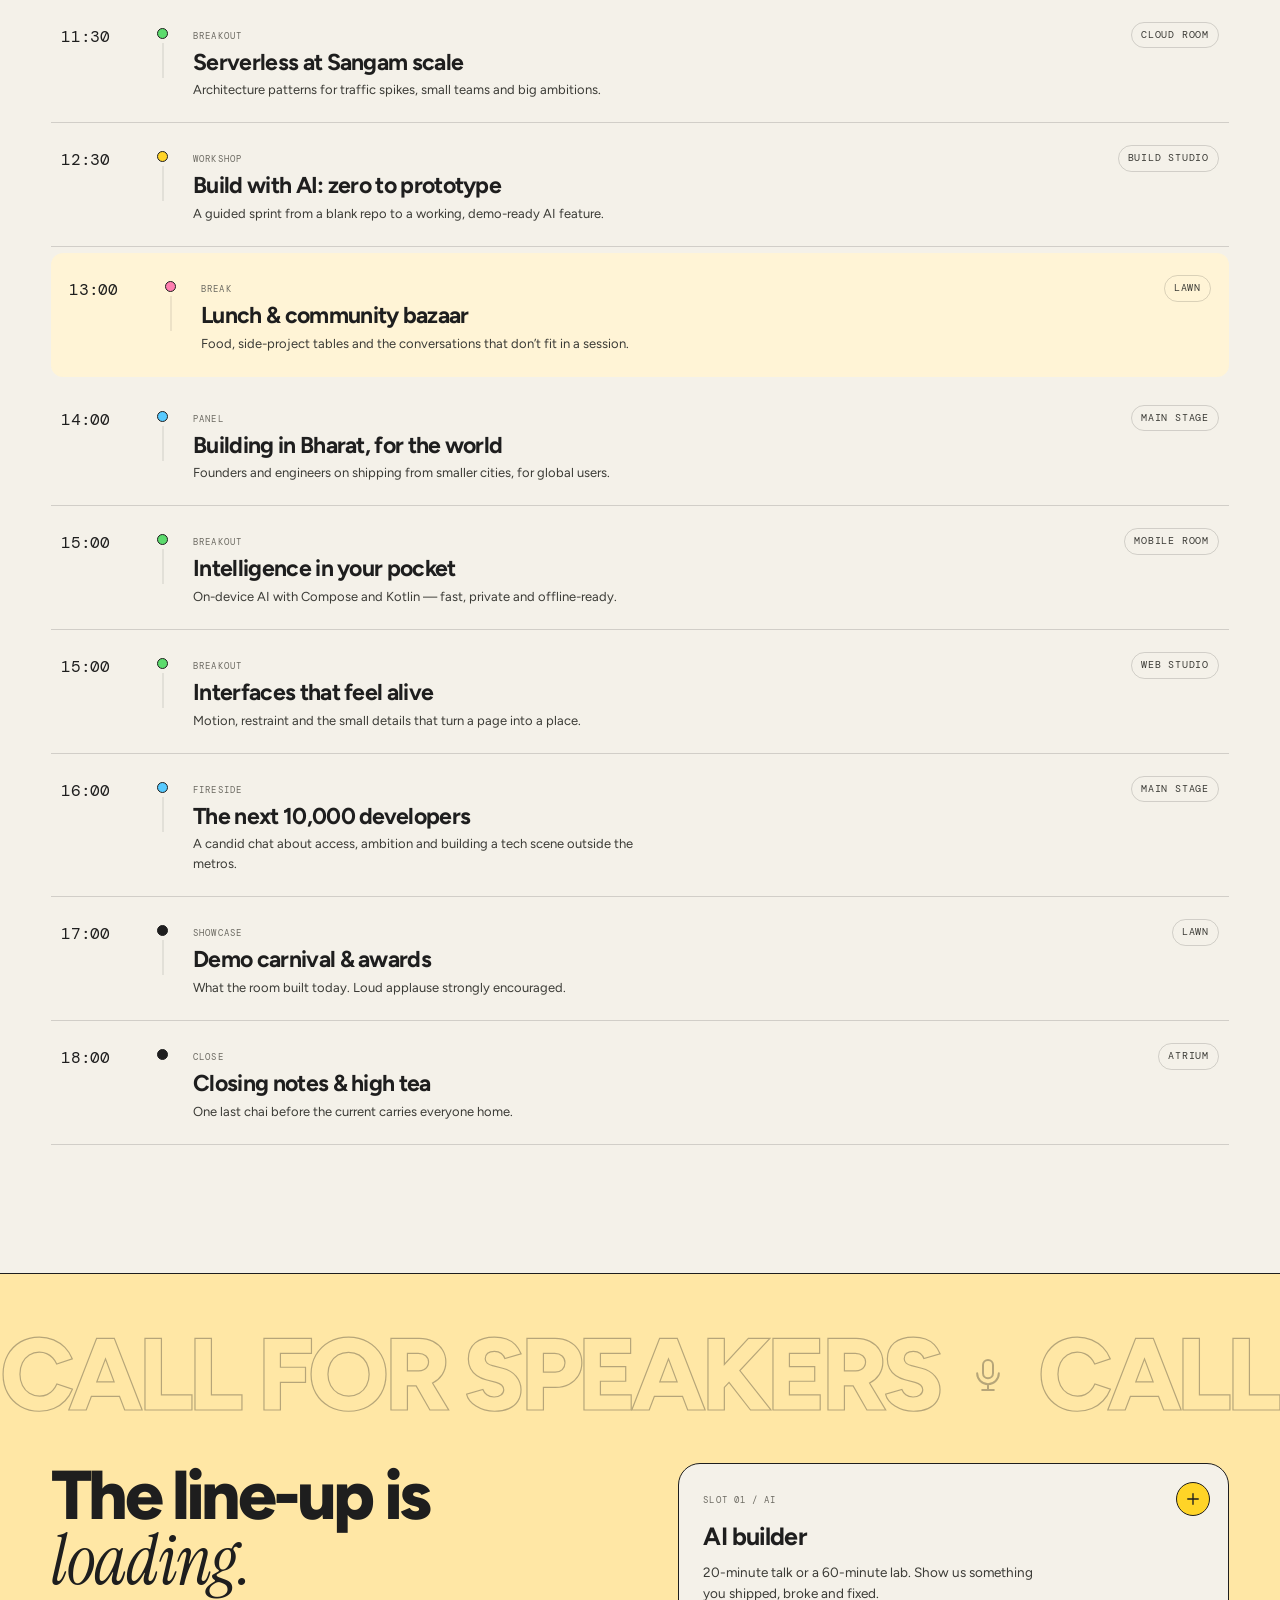
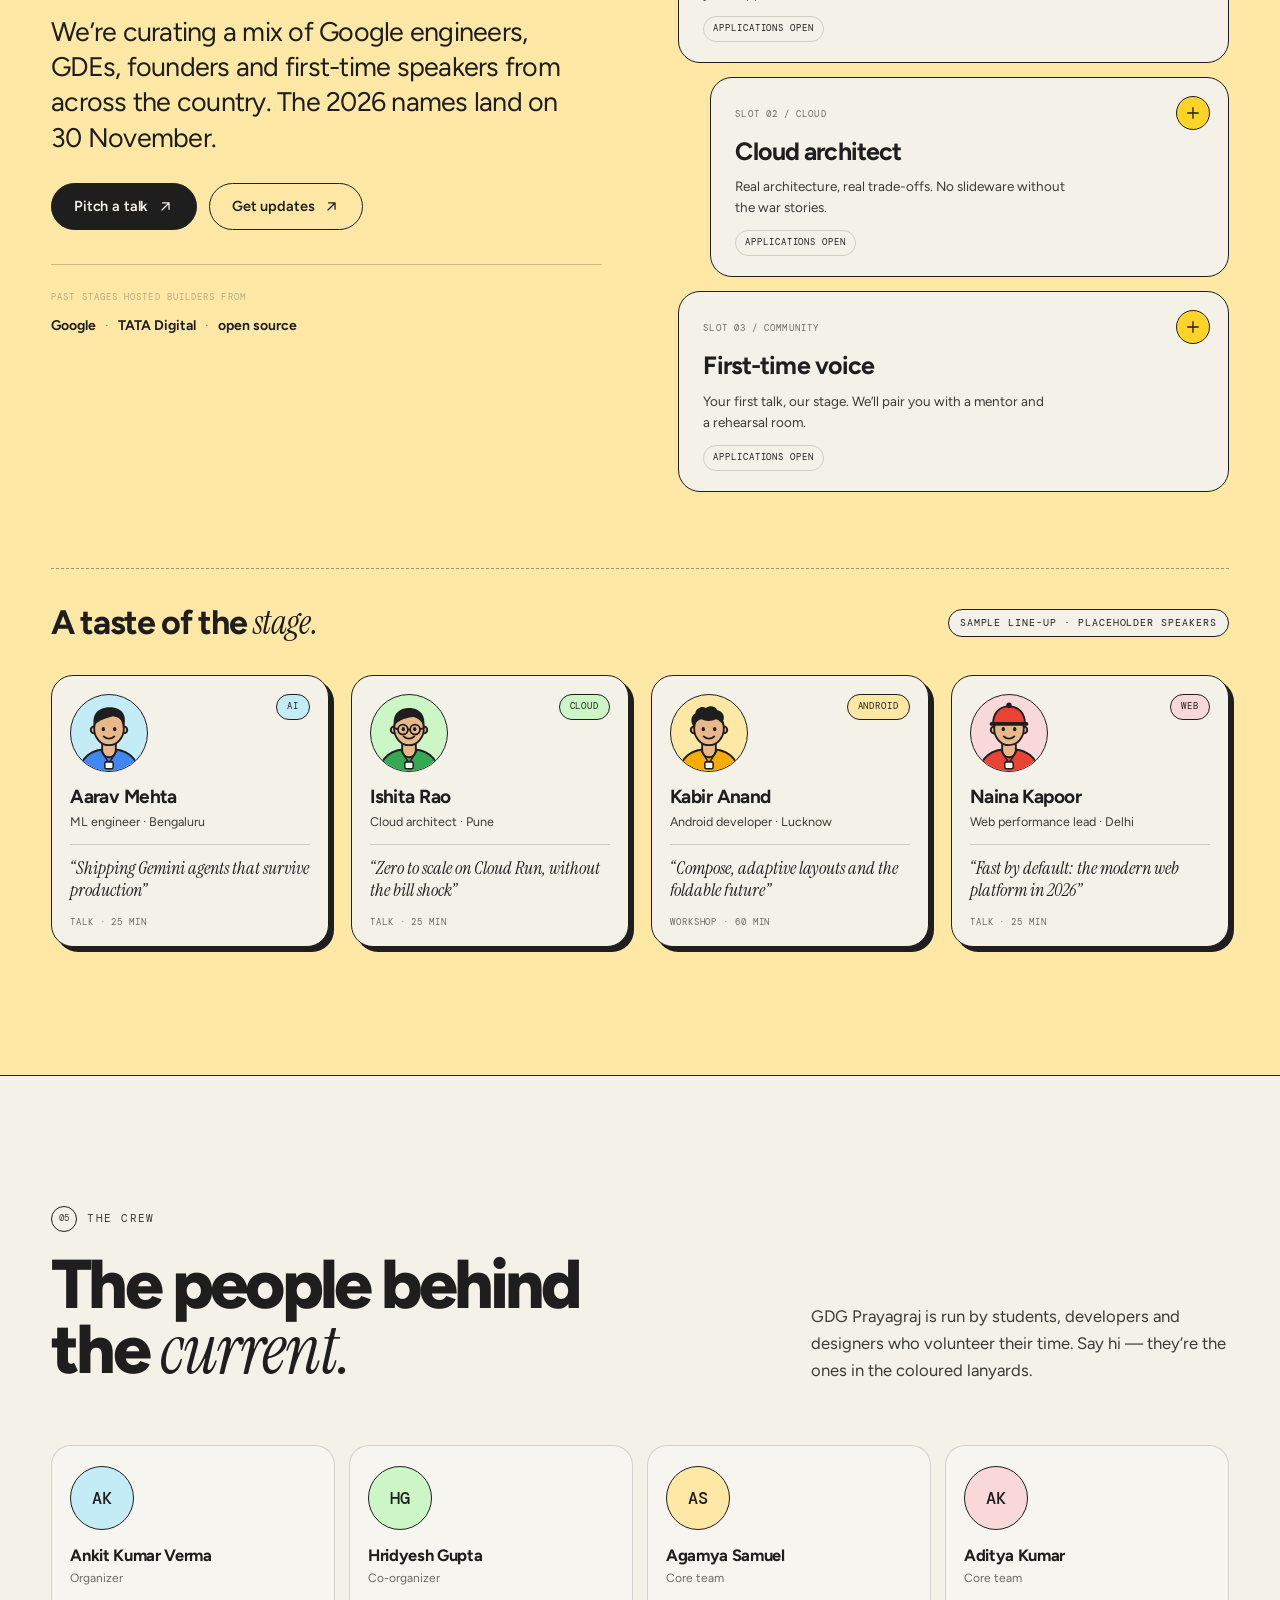
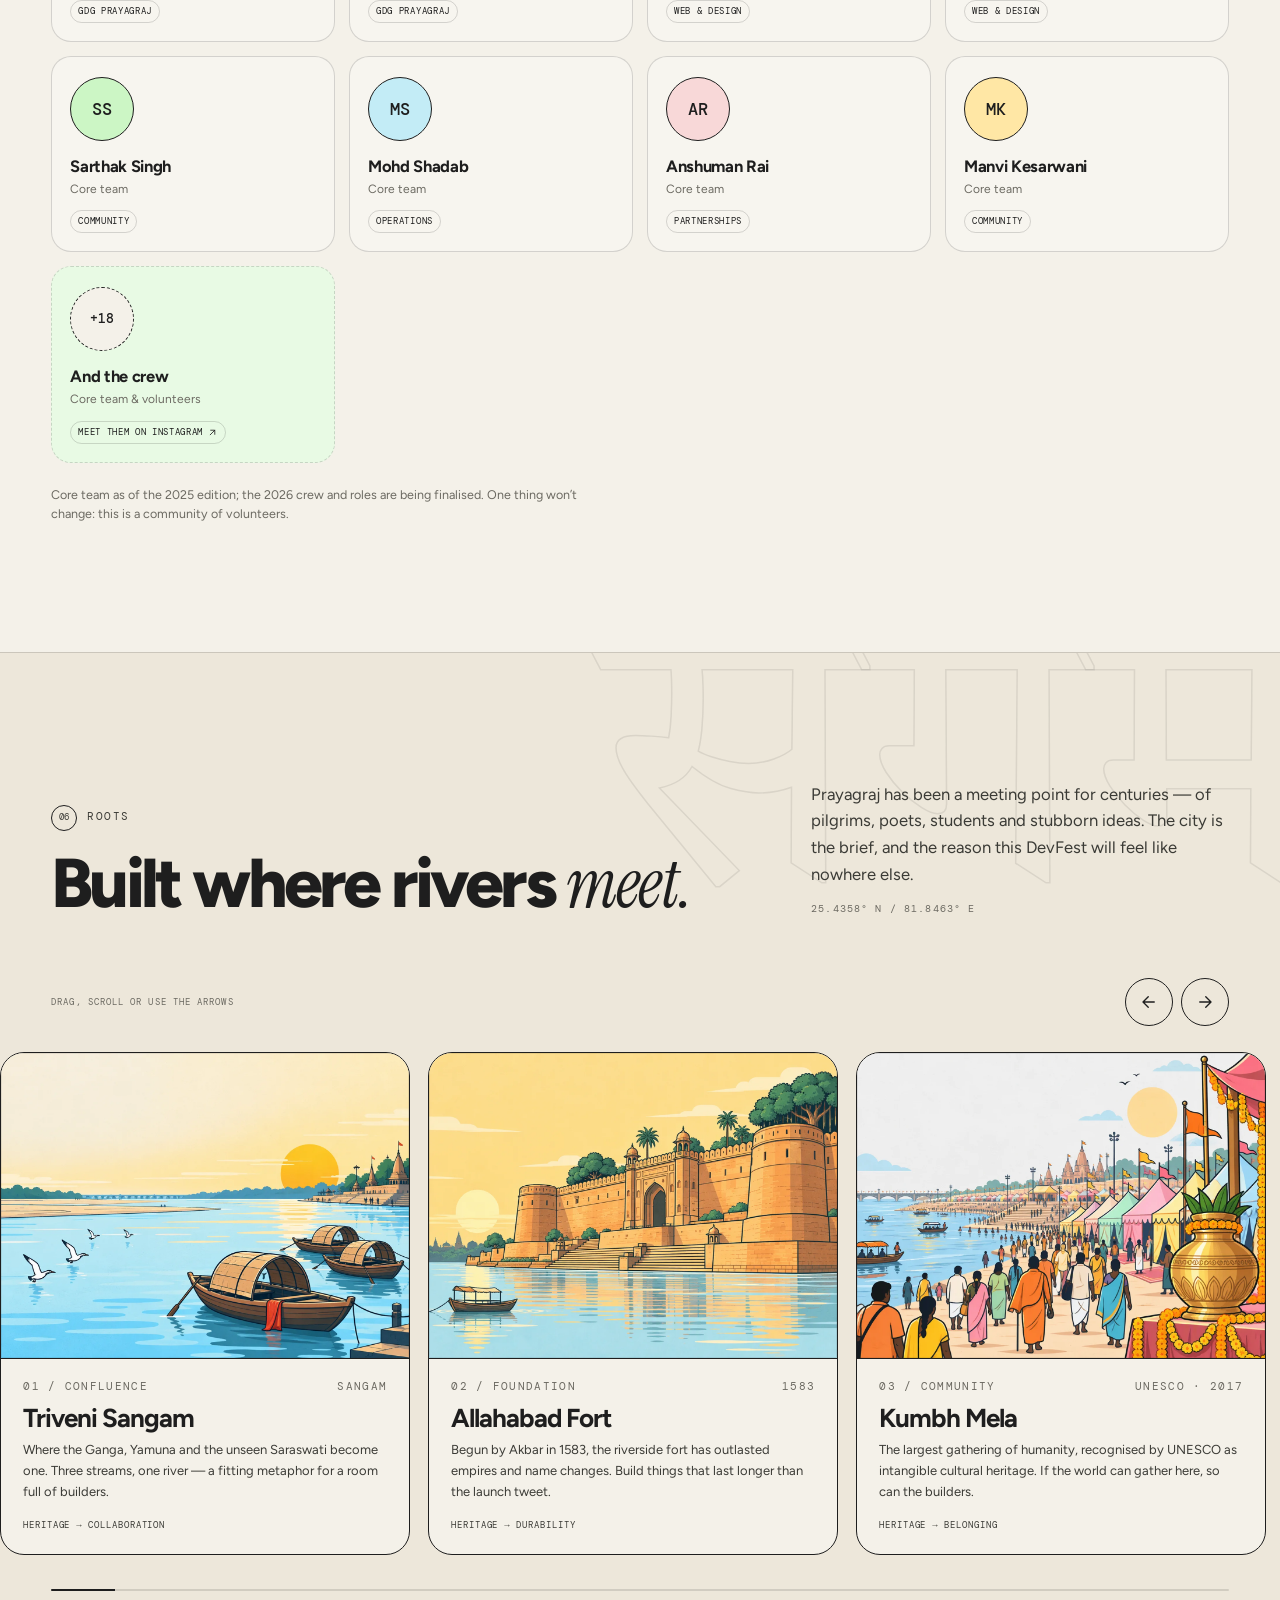
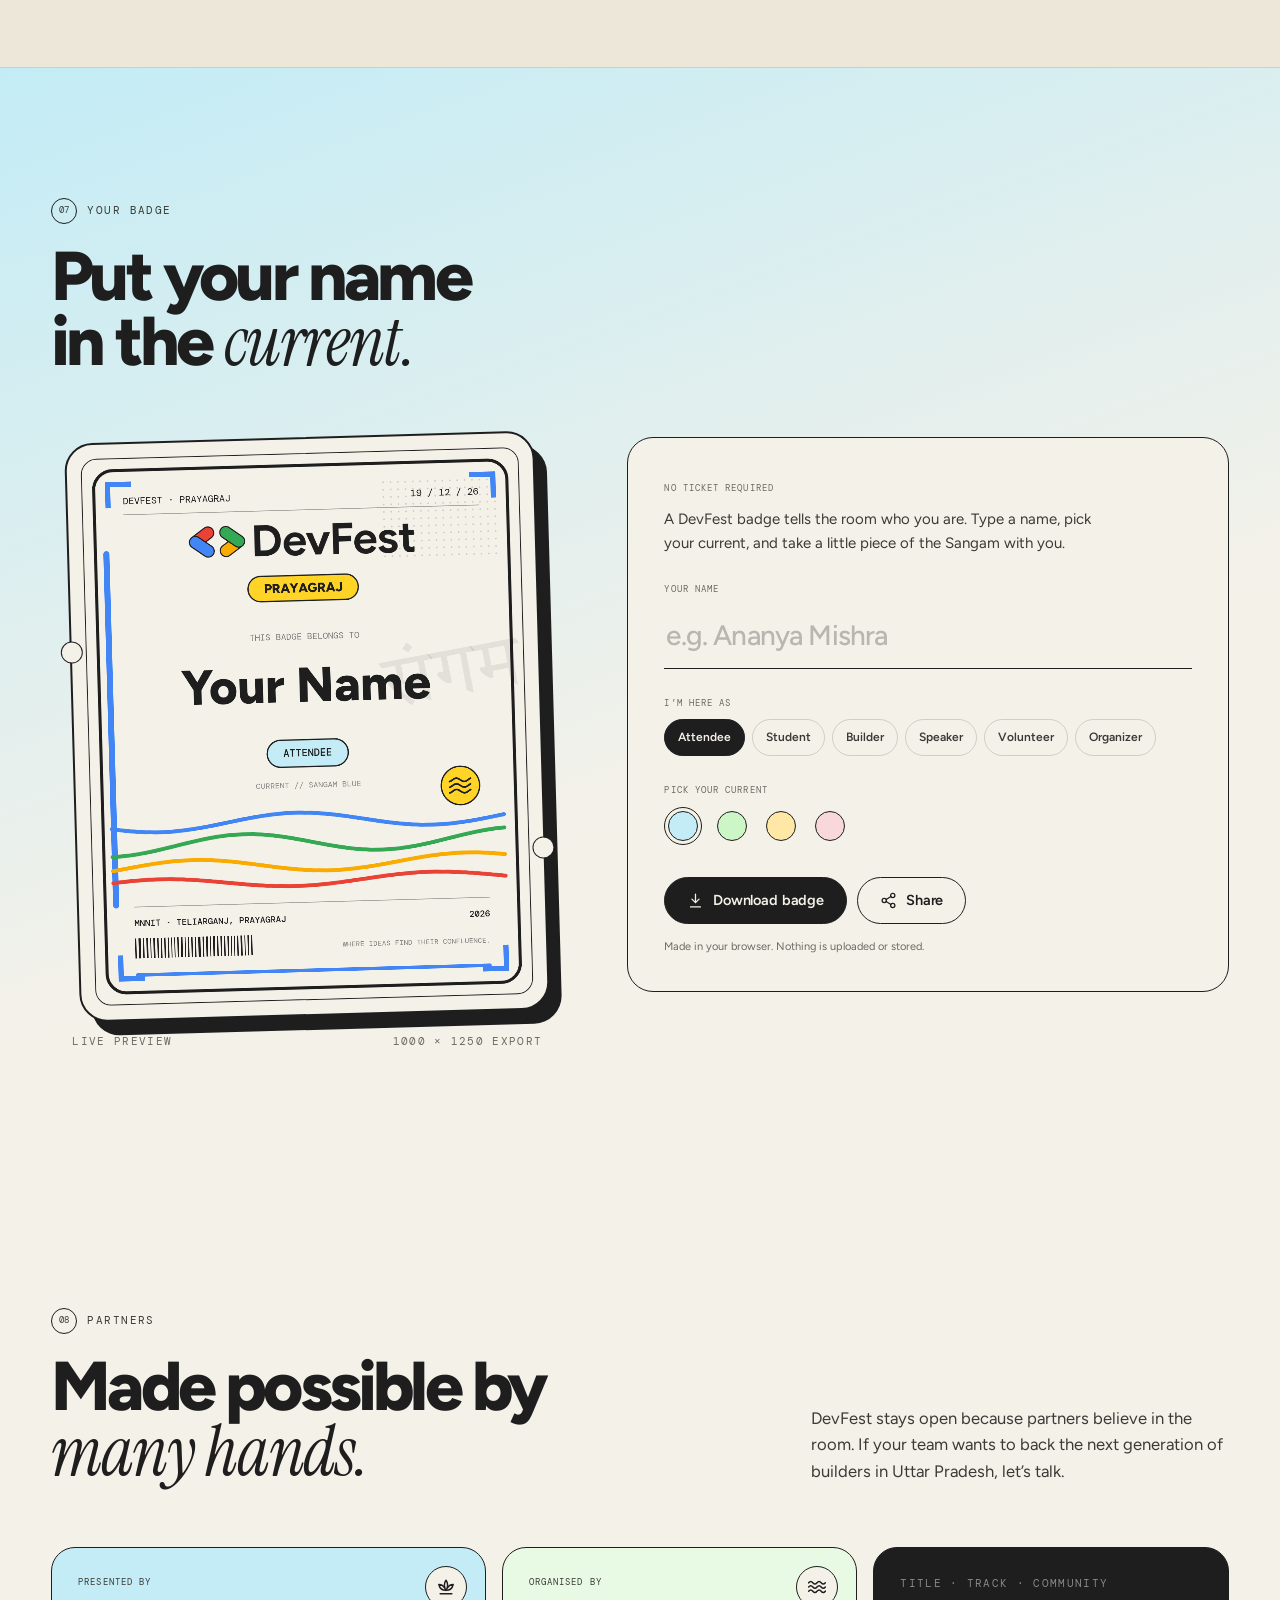
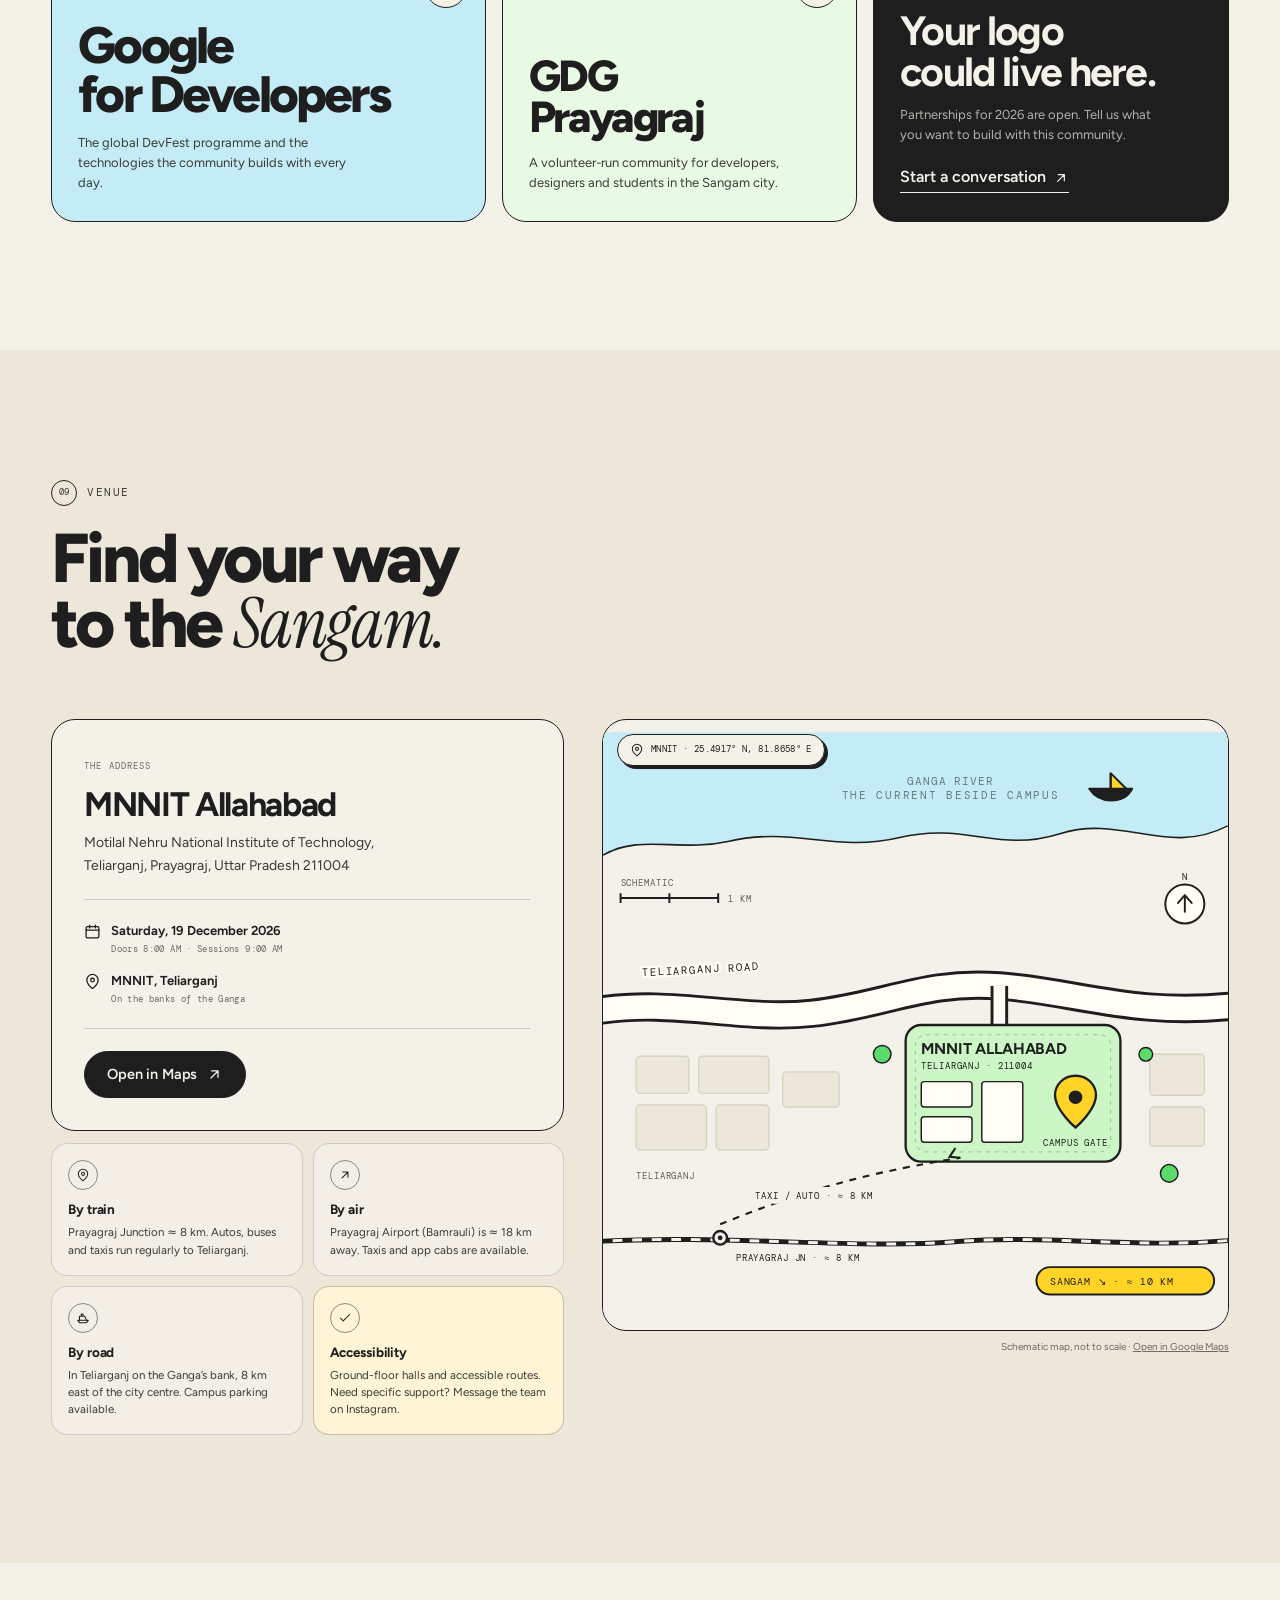
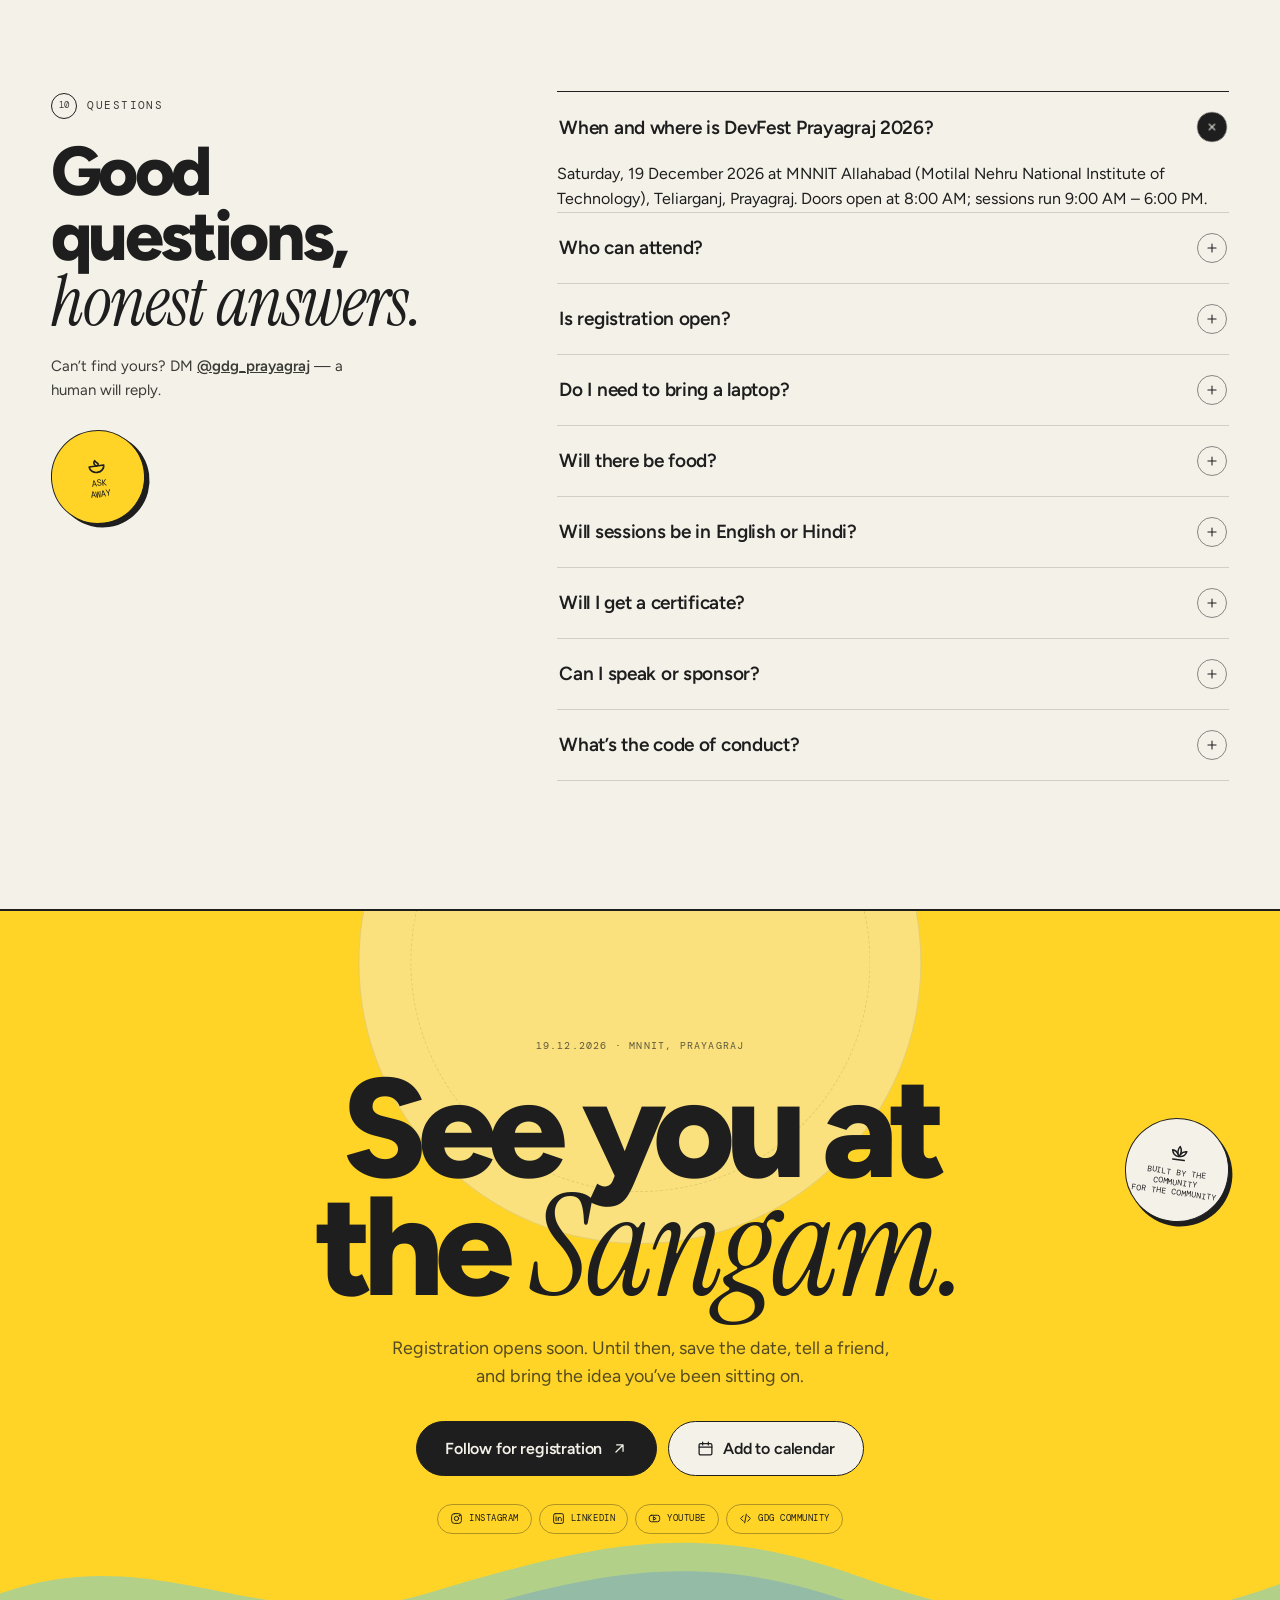
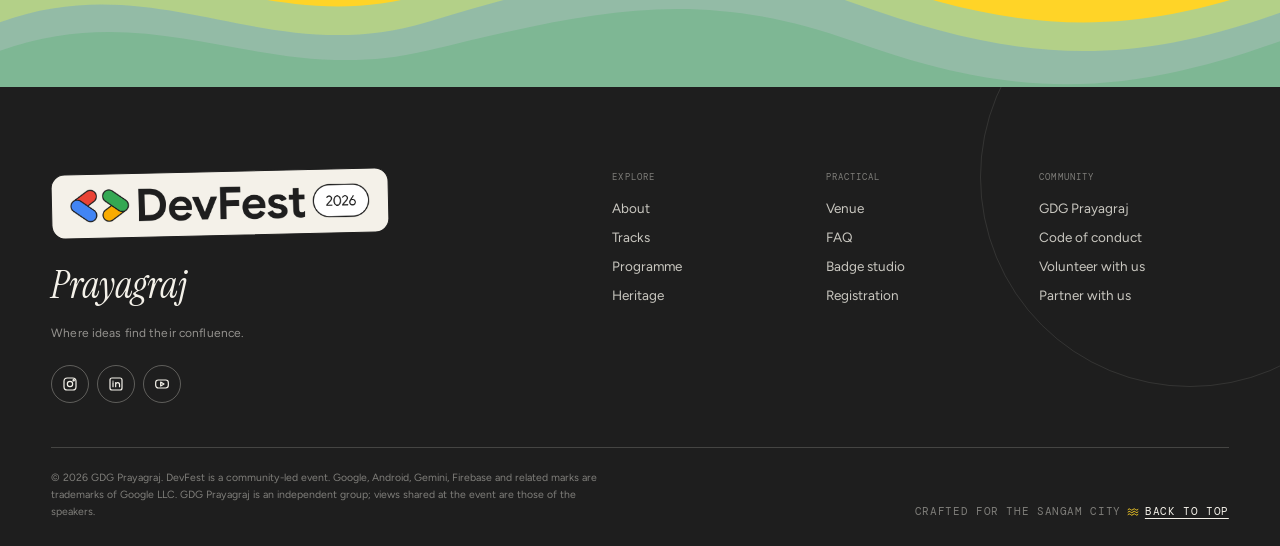
==== commit ae4639c6: "feat(speakers): add sample speaker wall with illustrated avatars Four placeholder speaker cards in t" ====
--- a/devfest-prayagraj-2026/index.html
+++ b/devfest-prayagraj-2026/index.html
@@ -87,6 +87,22 @@
   <symbol id="i-wave" viewBox="0 0 24 24"><path d="M2 7q2.5-3 5 0t5 0 5 0 5 0M2 12q2.5-3 5 0t5 0 5 0 5 0M2 17q2.5-3 5 0t5 0 5 0 5 0"/></symbol>
   <symbol id="i-lotus" viewBox="0 0 24 24"><path d="M12 4c2.6 3.2 2.6 8.4 0 12-2.6-3.6-2.6-8.8 0-12Z"/><path d="M12 16c-4.2 0-7.6-2.6-8.6-7 3.2.2 5.6 1.6 6.9 4M12 16c4.2 0 7.6-2.6 8.6-7-3.2.2-5.6 1.6-6.9 4M5 20h14"/></symbol>
   <symbol id="i-mic" viewBox="0 0 24 24"><rect x="9" y="3" width="6" height="11" rx="3"/><path d="M5.5 11a6.5 6.5 0 0 0 13 0M12 17.5V21M8.5 21h7"/></symbol>
+  <symbol id="av-base" viewBox="0 0 100 100">
+    <path d="M12 102c0-20 15-31 38-31s38 11 38 31Z" style="fill:var(--av-shirt,#4285F4)" stroke="#1E1E1E" stroke-width="2.5"/>
+    <path d="M41 60h18v13a9 9 0 0 1-18 0Z" fill="#E8B88A" stroke="#1E1E1E" stroke-width="2.5"/>
+    <path d="M40 73 50 90l10-17" fill="none" stroke="#1E1E1E" stroke-width="2.2" stroke-linecap="round" stroke-linejoin="round"/>
+    <rect x="44.5" y="88" width="11" height="9" rx="2" fill="#FFFDF6" stroke="#1E1E1E" stroke-width="2"/>
+    <circle cx="30.5" cy="46" r="4.5" fill="#E8B88A" stroke="#1E1E1E" stroke-width="2.5"/>
+    <circle cx="69.5" cy="46" r="4.5" fill="#E8B88A" stroke="#1E1E1E" stroke-width="2.5"/>
+    <ellipse cx="50" cy="44" rx="19.5" ry="22" fill="#E8B88A" stroke="#1E1E1E" stroke-width="2.5"/>
+    <ellipse cx="42.5" cy="45" rx="2.2" ry="2.8" fill="#1E1E1E"/>
+    <ellipse cx="57.5" cy="45" rx="2.2" ry="2.8" fill="#1E1E1E"/>
+    <path d="M43 54.5c4 4 10 4 14 0" fill="none" stroke="#1E1E1E" stroke-width="2.4" stroke-linecap="round"/>
+  </symbol>
+  <symbol id="av-h1" viewBox="0 0 100 100"><path d="M30 41c-3-17 7-25 21-25s23 8 19 25c-2-8-7-12-15-13-8 3-18 4-25 13Z" fill="#1E1E1E"/></symbol>
+  <symbol id="av-h2" viewBox="0 0 100 100"><path d="M30 42c-5-6-4-15 2-18 1-7 9-10 14-7 5-4 13-2 15 3 7 1 11 9 7 15 2 3 2 5 2 7-3-6-7-9-11-10-6 3-13 3-19 0-4 1-8 4-10 10Z" fill="#1E1E1E"/></symbol>
+  <symbol id="av-h3" viewBox="0 0 100 100"><path d="M30 41c-2-16 7-24 20-24s22 8 20 24c-4-7-9-11-14-12-9 1-19 3-26 12Z" fill="#1E1E1E"/><g fill="none" stroke="#1E1E1E" stroke-width="2.4"><circle cx="42" cy="45.5" r="6.5"/><circle cx="58" cy="45.5" r="6.5"/><path d="M48.5 45.5h3M35.5 45l-5-1.5M64.5 45l5-1.5"/></g></symbol>
+  <symbol id="av-h4" viewBox="0 0 100 100"><path d="M29 38c0-15 9-23 21-23s21 8 21 23Z" style="fill:var(--av-shirt,#4285F4)" stroke="#1E1E1E" stroke-width="2.5" stroke-linejoin="round"/><path d="M27 38h46" stroke="#1E1E1E" stroke-width="5" stroke-linecap="round"/><circle cx="50" cy="13.5" r="3.5" fill="#1E1E1E"/></symbol>
   <symbol id="i-plus" viewBox="0 0 24 24"><path d="M12 5v14M5 12h14"/></symbol>
   <symbol id="i-pin" viewBox="0 0 24 24"><path d="M20 10c0 6-8 12-8 12S4 16 4 10a8 8 0 1 1 16 0Z"/><circle cx="12" cy="10" r="2.6"/></symbol>
   <symbol id="i-calendar" viewBox="0 0 24 24"><rect x="3" y="5" width="18" height="16" rx="2"/><path d="M8 3v4M16 3v4M3 10h18"/></symbol>
@@ -426,7 +442,7 @@
 
       <div class="stats-band" data-reveal>
         <div class="stats-band__head">
-          <span class="mono">Last year, at MNNIT</span>
+          <span class="mono">Last year, at DevFest</span>
           <span class="stats-band__year">2025</span>
         </div>
         <div class="stats-band__grid">
@@ -755,6 +771,55 @@
           </article>
         </div>
       </div>
+
+      <div class="speaker-wall">
+        <div class="speaker-wall__head" data-reveal>
+          <h3>A taste of the <em>stage.</em></h3>
+          <span class="speaker-wall__badge">Sample line-up · placeholder speakers</span>
+        </div>
+        <div class="speaker-wall__grid">
+          <article class="speaker-card speaker-card--blue tilt" data-reveal>
+            <div class="speaker-card__top">
+              <svg class="av" viewBox="0 0 100 100" aria-hidden="true"><use href="#av-base"/><use href="#av-h1"/></svg>
+              <span class="speaker-card__track">AI</span>
+            </div>
+            <h4>Aarav Mehta</h4>
+            <p class="speaker-card__role">ML engineer · Bengaluru</p>
+            <p class="speaker-card__talk">“Shipping Gemini agents that survive production”</p>
+            <span class="speaker-card__foot">Talk · 25 min</span>
+          </article>
+          <article class="speaker-card speaker-card--green tilt" data-reveal style="--d:70ms">
+            <div class="speaker-card__top">
+              <svg class="av" viewBox="0 0 100 100" aria-hidden="true"><use href="#av-base"/><use href="#av-h3"/></svg>
+              <span class="speaker-card__track">Cloud</span>
+            </div>
+            <h4>Ishita Rao</h4>
+            <p class="speaker-card__role">Cloud architect · Pune</p>
+            <p class="speaker-card__talk">“Zero to scale on Cloud Run, without the bill shock”</p>
+            <span class="speaker-card__foot">Talk · 25 min</span>
+          </article>
+          <article class="speaker-card speaker-card--yellow tilt" data-reveal style="--d:140ms">
+            <div class="speaker-card__top">
+              <svg class="av" viewBox="0 0 100 100" aria-hidden="true"><use href="#av-base"/><use href="#av-h2"/></svg>
+              <span class="speaker-card__track">Android</span>
+            </div>
+            <h4>Kabir Anand</h4>
+            <p class="speaker-card__role">Android developer · Lucknow</p>
+            <p class="speaker-card__talk">“Compose, adaptive layouts and the foldable future”</p>
+            <span class="speaker-card__foot">Workshop · 60 min</span>
+          </article>
+          <article class="speaker-card speaker-card--red tilt" data-reveal style="--d:210ms">
+            <div class="speaker-card__top">
+              <svg class="av" viewBox="0 0 100 100" aria-hidden="true"><use href="#av-base"/><use href="#av-h4"/></svg>
+              <span class="speaker-card__track">Web</span>
+            </div>
+            <h4>Naina Kapoor</h4>
+            <p class="speaker-card__role">Web performance lead · Delhi</p>
+            <p class="speaker-card__talk">“Fast by default: the modern web platform in 2026”</p>
+            <span class="speaker-card__foot">Talk · 25 min</span>
+          </article>
+        </div>
+      </div>
     </div>
   </section>
 
--- a/devfest-prayagraj-2026/css/style.css
+++ b/devfest-prayagraj-2026/css/style.css
@@ -575,6 +575,34 @@
 .slot-card h3{font-size:25px;letter-spacing:-.035em;margin:7px 0 6px}
 .slot-card p{font-size:13.5px;line-height:1.55;color:var(--ink-2);max-width:38ch}
 .slot-card__foot{display:inline-block;margin-top:12px;font-family:var(--mono);font-size:9px;letter-spacing:.1em;text-transform:uppercase;padding:5px 9px;border:1px solid var(--line);border-radius:999px}
+
+/* ---------- Avatars ---------- */
+.speaker-card--blue,.av--blue{--c:var(--blue);--c-soft:var(--blue-soft);--av-shirt:var(--blue)}
+.speaker-card--green,.av--green{--c:var(--green);--c-soft:var(--green-soft);--av-shirt:var(--green)}
+.speaker-card--yellow,.av--yellow{--c:var(--yellow);--c-soft:var(--yellow-soft);--av-shirt:var(--yellow)}
+.speaker-card--red,.av--red{--c:var(--red);--c-soft:var(--red-soft);--av-shirt:var(--red)}
+.av{display:block;width:100%;height:100%;flex:none;border-radius:50%;background:var(--c-soft,var(--paper));border:1.5px solid var(--ink);overflow:hidden;transition:transform .5s var(--ease-spring)}
+
+/* ---------- Speaker wall ---------- */
+.speaker-wall{position:relative;margin-top:clamp(44px,6vw,76px);padding-top:28px;border-top:1.5px dashed rgba(30,30,30,.4)}
+.speaker-wall__head{display:flex;flex-wrap:wrap;align-items:center;justify-content:space-between;gap:10px 20px;margin-bottom:26px}
+.speaker-wall__head h3{font-size:clamp(24px,2.8vw,34px);letter-spacing:-.04em}
+.speaker-wall__badge{font-family:var(--mono);font-size:9.5px;letter-spacing:.1em;text-transform:uppercase;padding:6px 11px;border:1.5px solid var(--ink);border-radius:999px;background:var(--paper)}
+.speaker-wall__grid{display:grid;grid-template-columns:repeat(4,1fr);gap:22px}
+.speaker-card{
+  position:relative;display:flex;flex-direction:column;background:var(--paper);border:1.5px solid var(--ink);border-radius:22px;padding:18px 18px 16px;
+  box-shadow:5px 5px 0 var(--ink);
+  transition:opacity .9s var(--ease) var(--d,0ms),transform .5s var(--ease),box-shadow .35s var(--ease);
+}
+.speaker-card:hover{transform:translate(-3px,-4px);box-shadow:9px 10px 0 var(--c)}
+.speaker-card__top{display:flex;align-items:flex-start;justify-content:space-between;gap:10px;margin-bottom:14px}
+.speaker-card .av{width:78px;height:78px}
+.speaker-card:hover .av{transform:scale(1.07) rotate(-5deg)}
+.speaker-card__track{font-family:var(--mono);font-size:9px;letter-spacing:.1em;text-transform:uppercase;padding:5px 10px;border-radius:999px;background:var(--c-soft);border:1.5px solid var(--ink)}
+.speaker-card h4{font-size:19px;letter-spacing:-.03em;line-height:1.15}
+.speaker-card__role{font-size:12.5px;color:var(--ink-2);margin-top:4px}
+.speaker-card__talk{flex:1;font-family:var(--serif);font-style:italic;font-size:18px;line-height:1.22;margin-top:13px;padding-top:13px;border-top:1px solid var(--line)}
+.speaker-card__foot{margin-top:14px;font-family:var(--mono);font-size:9px;letter-spacing:.1em;text-transform:uppercase;color:var(--muted)}
 
 /* ---------- Team ---------- */
 .team-grid{display:grid;grid-template-columns:repeat(4,1fr);gap:14px}
@@ -995,3 +1023,19 @@
   .cursor{display:none}
   .hero-poster{transform:none}
 }
+
+/* ---------- Speaker wall: responsive ---------- */
+@media (max-width:1020px){
+  .speaker-wall__grid{grid-template-columns:repeat(2,1fr)}
+}
+@media (max-width:640px){
+  .speaker-wall__grid{gap:16px 14px}
+  .speaker-card{padding:14px 13px 13px;box-shadow:4px 4px 0 var(--ink)}
+  .speaker-card .av{width:58px;height:58px}
+  .speaker-card h4{font-size:16px}
+  .speaker-card__talk{font-size:15.5px}
+  .speaker-card__track{padding:4px 8px;font-size:8.5px}
+}
+@media (max-width:380px){
+  .speaker-wall__grid{grid-template-columns:1fr}
+}
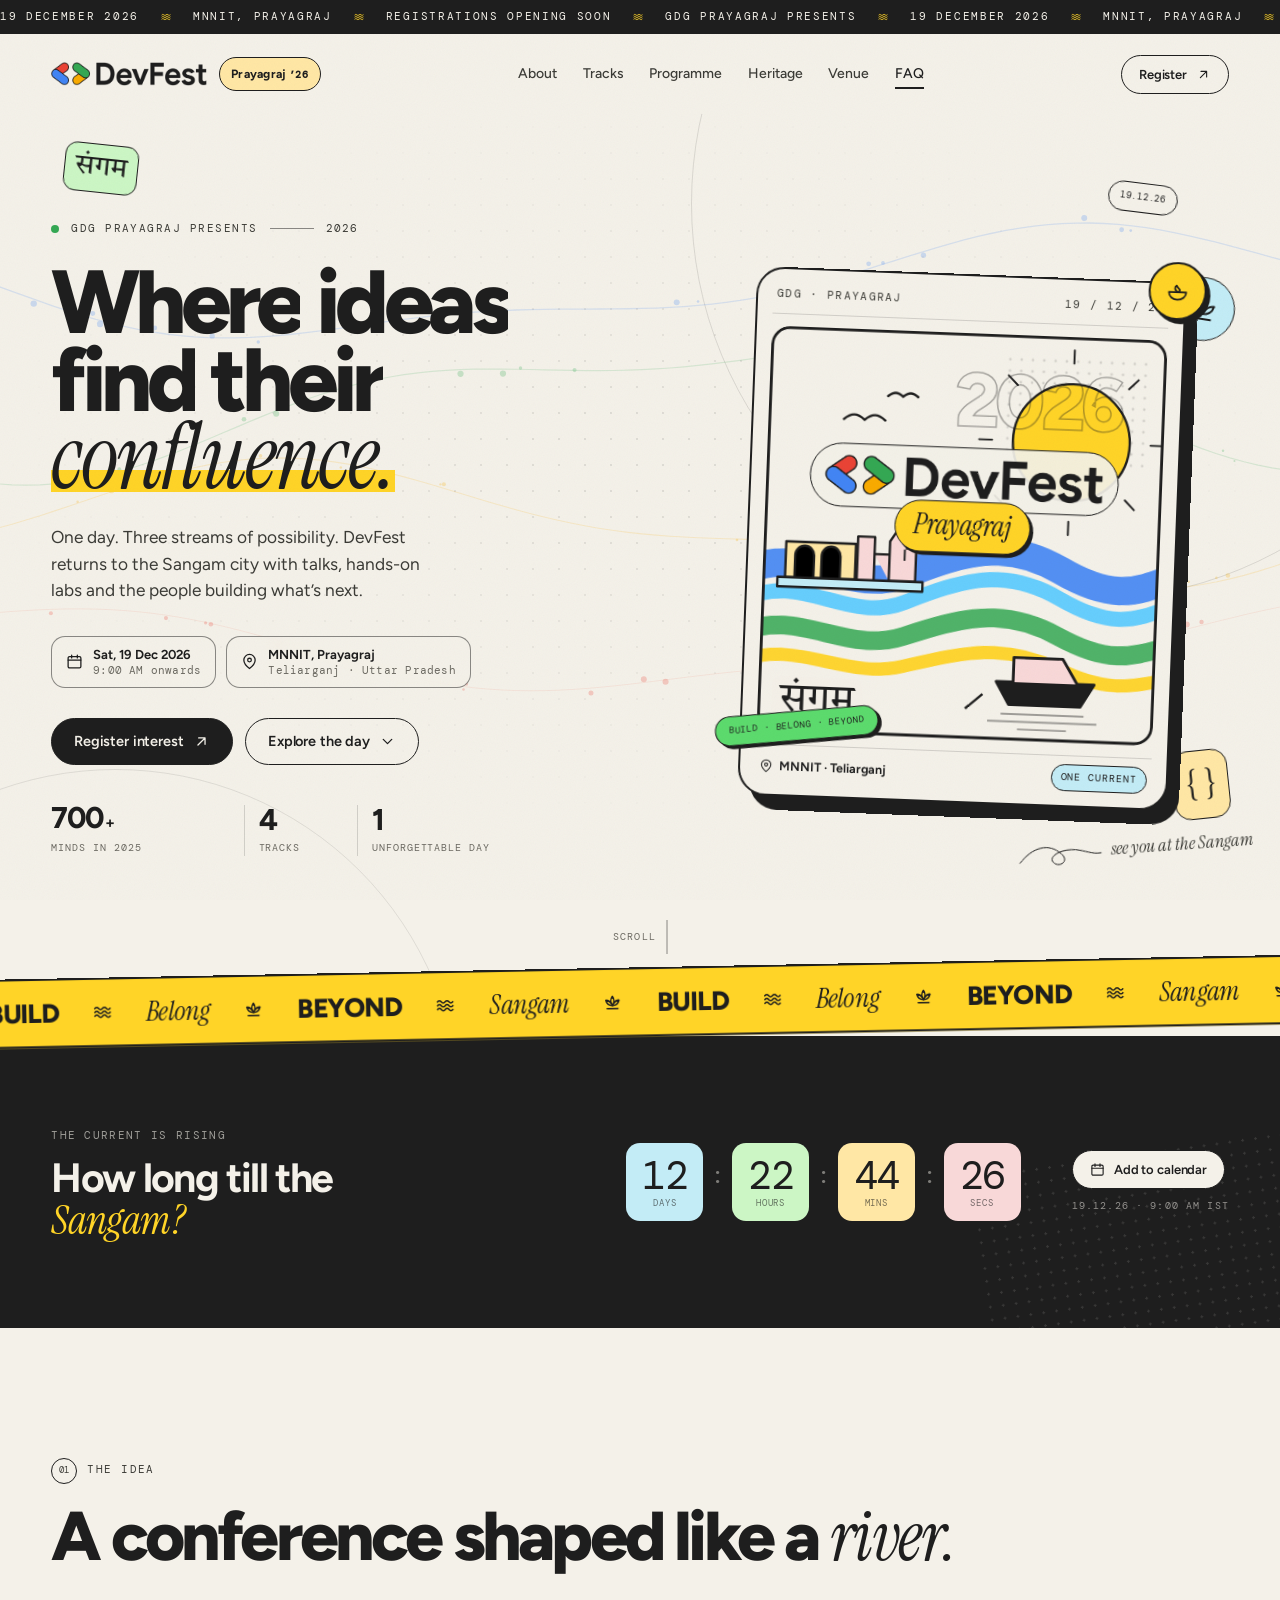
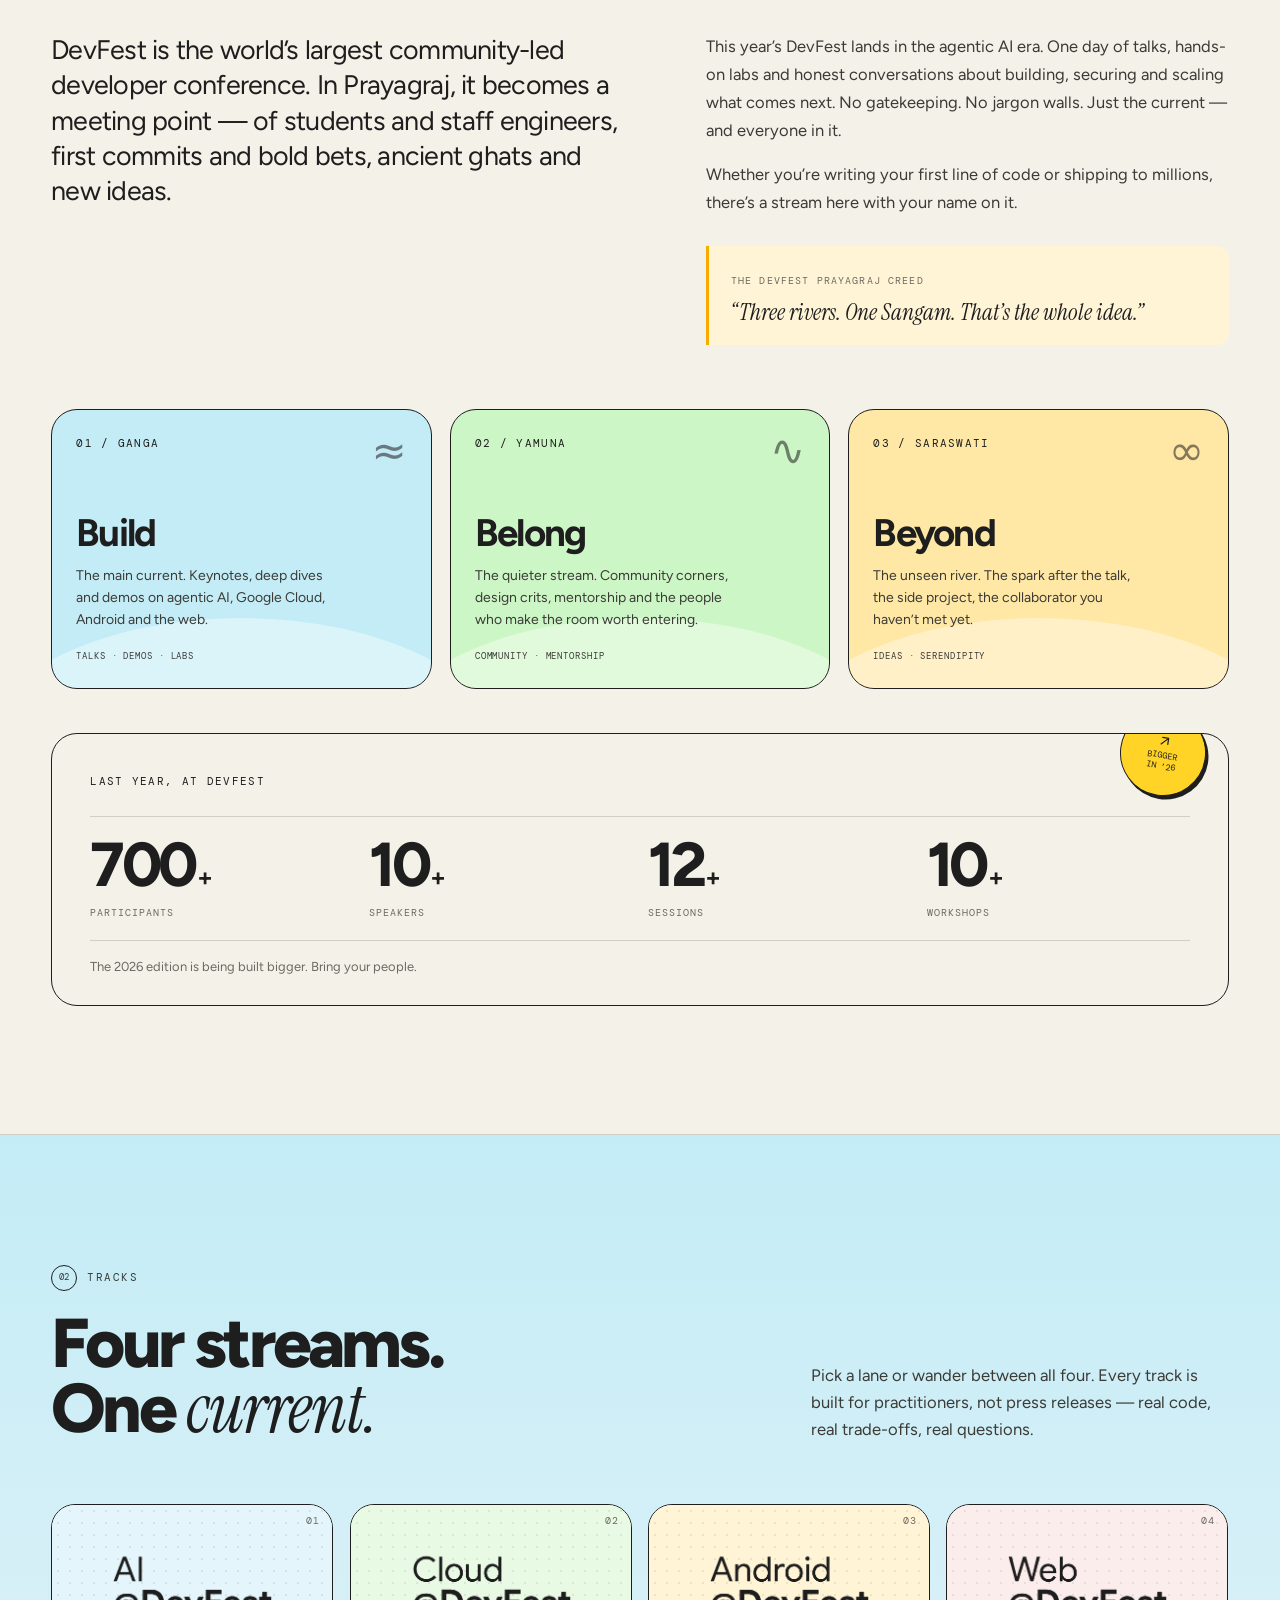
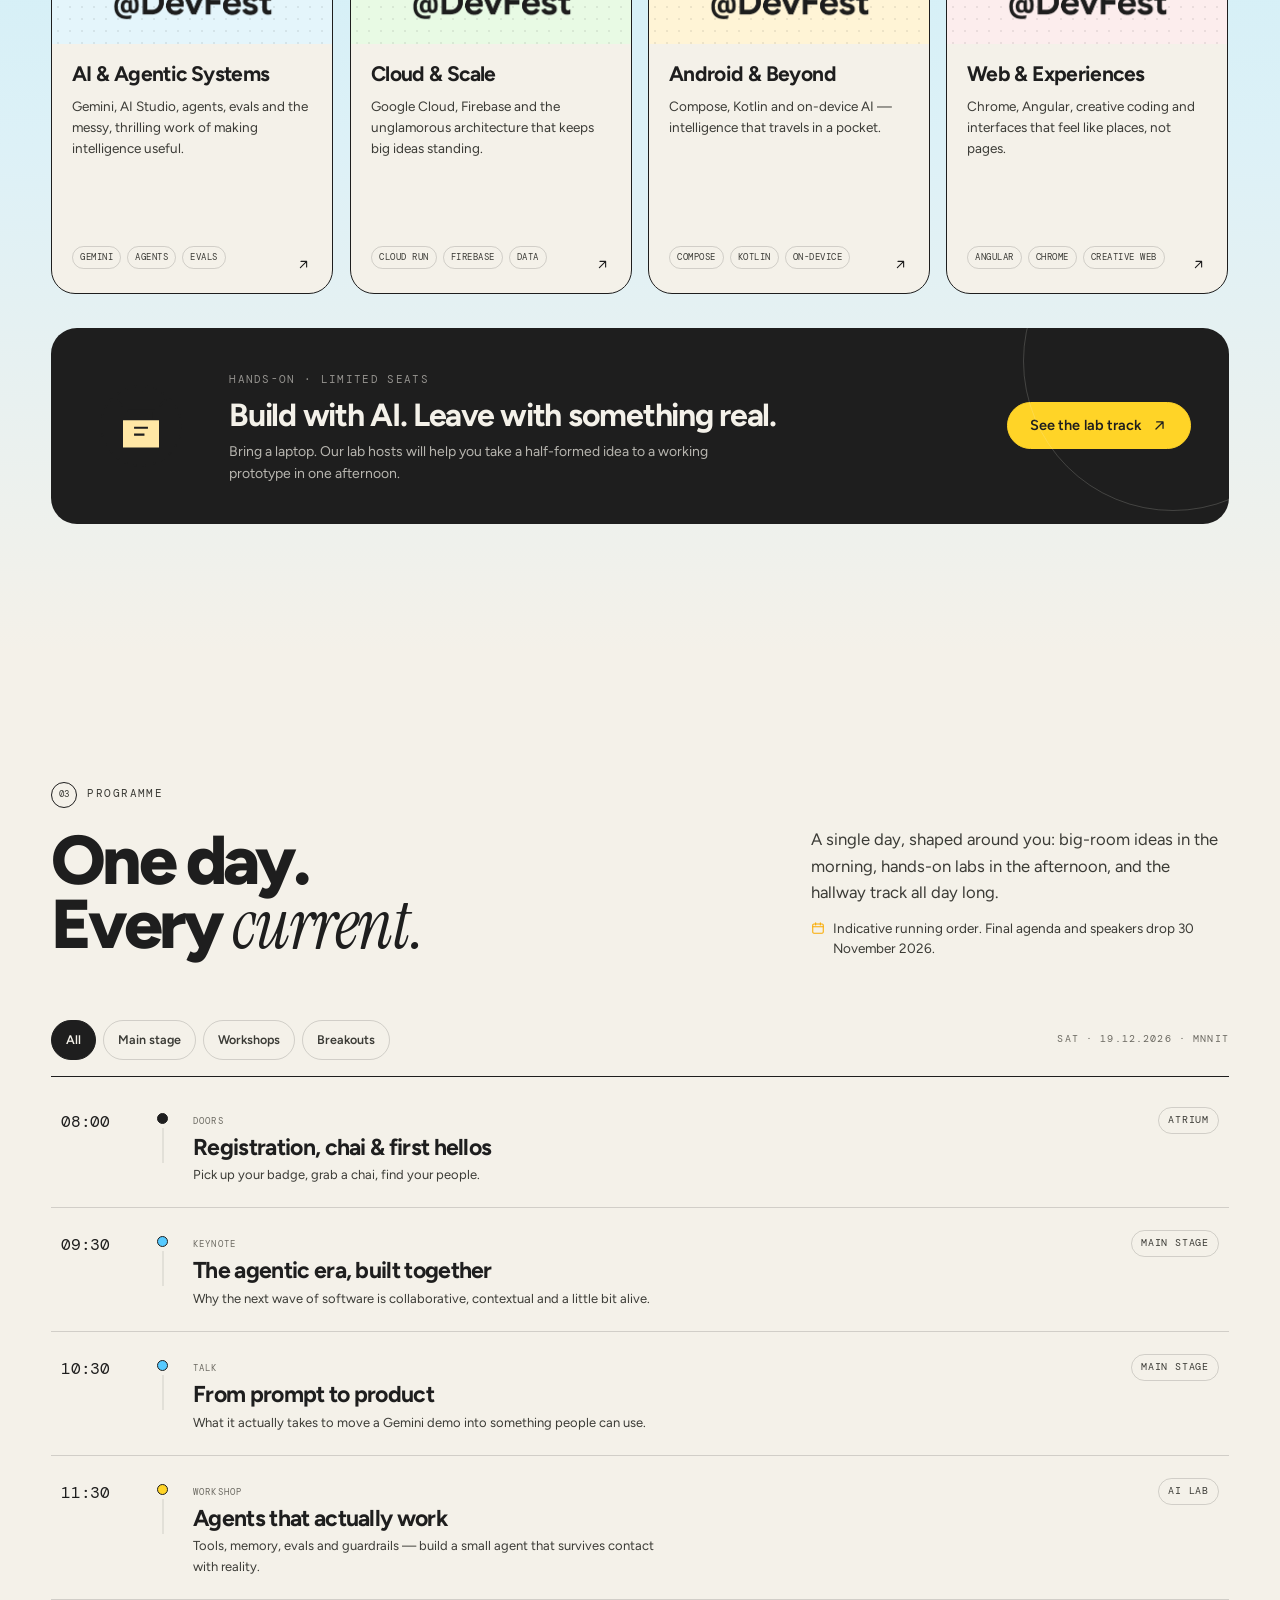
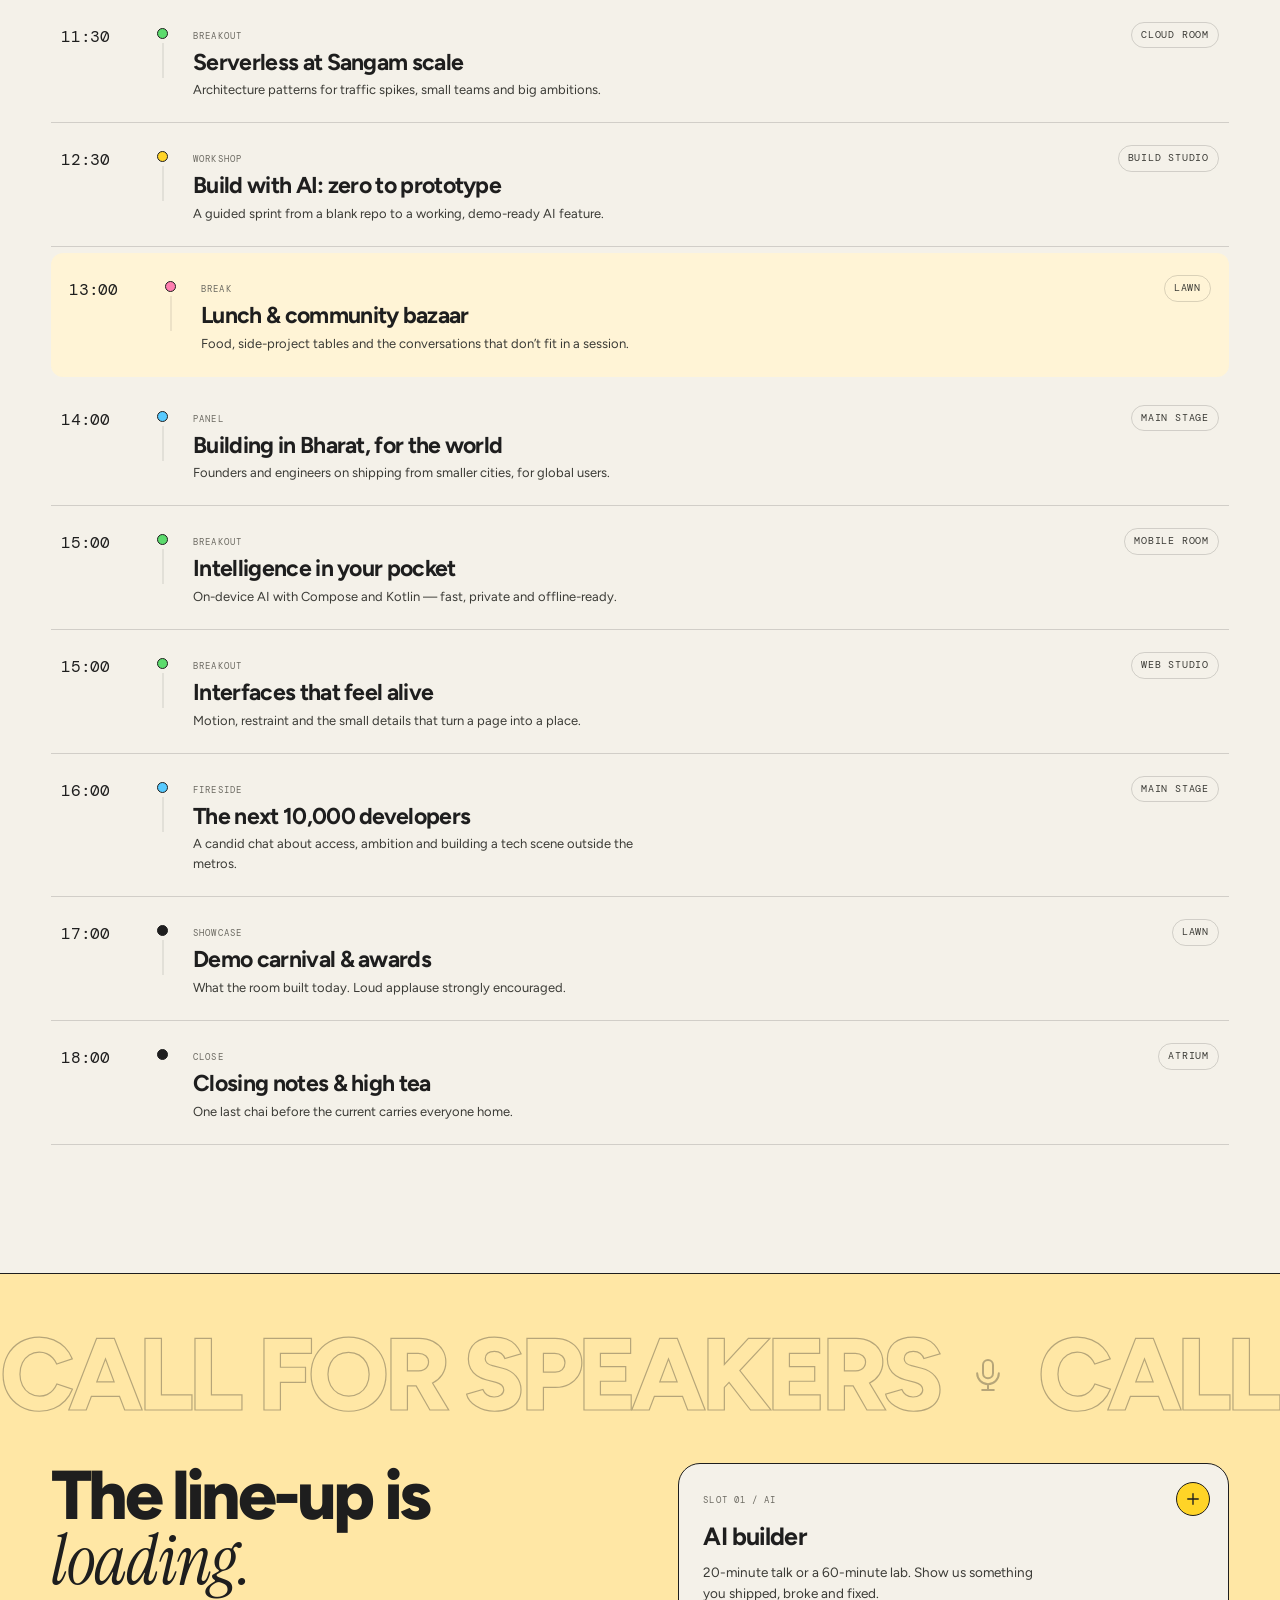
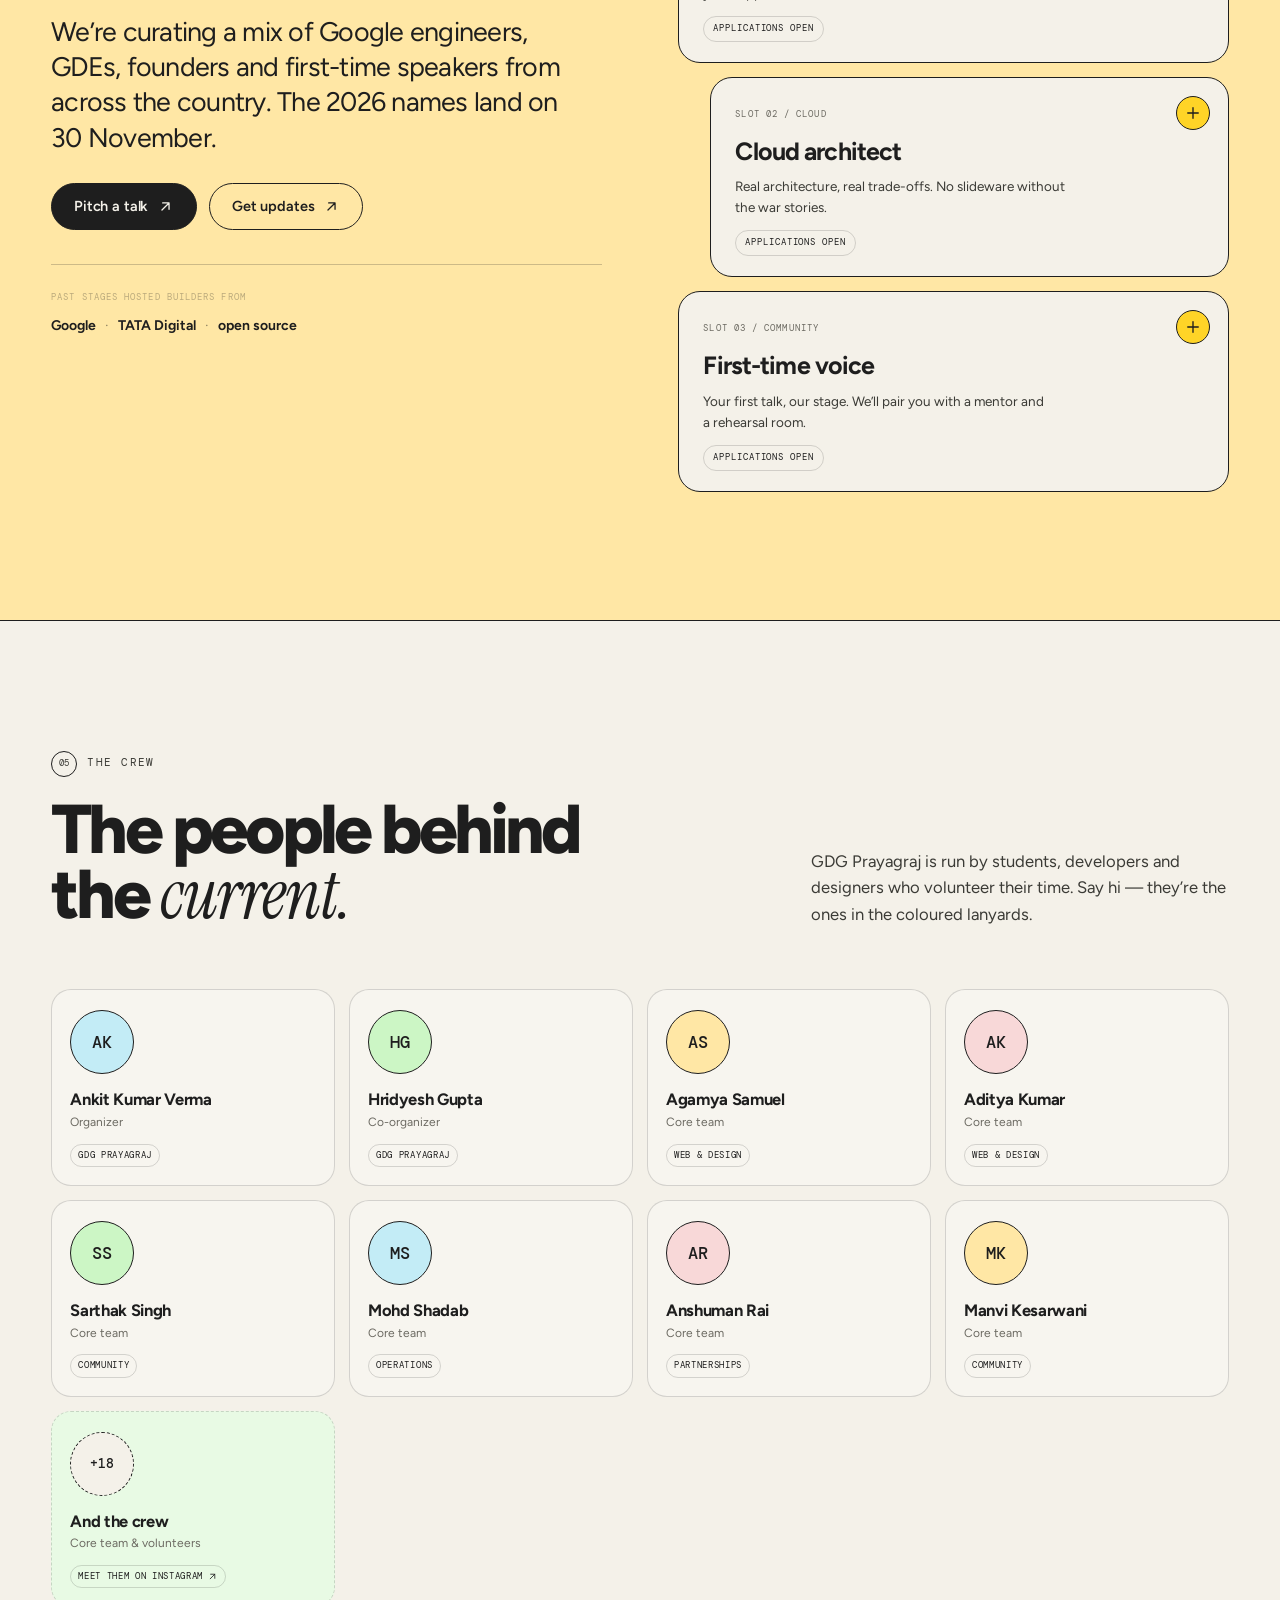
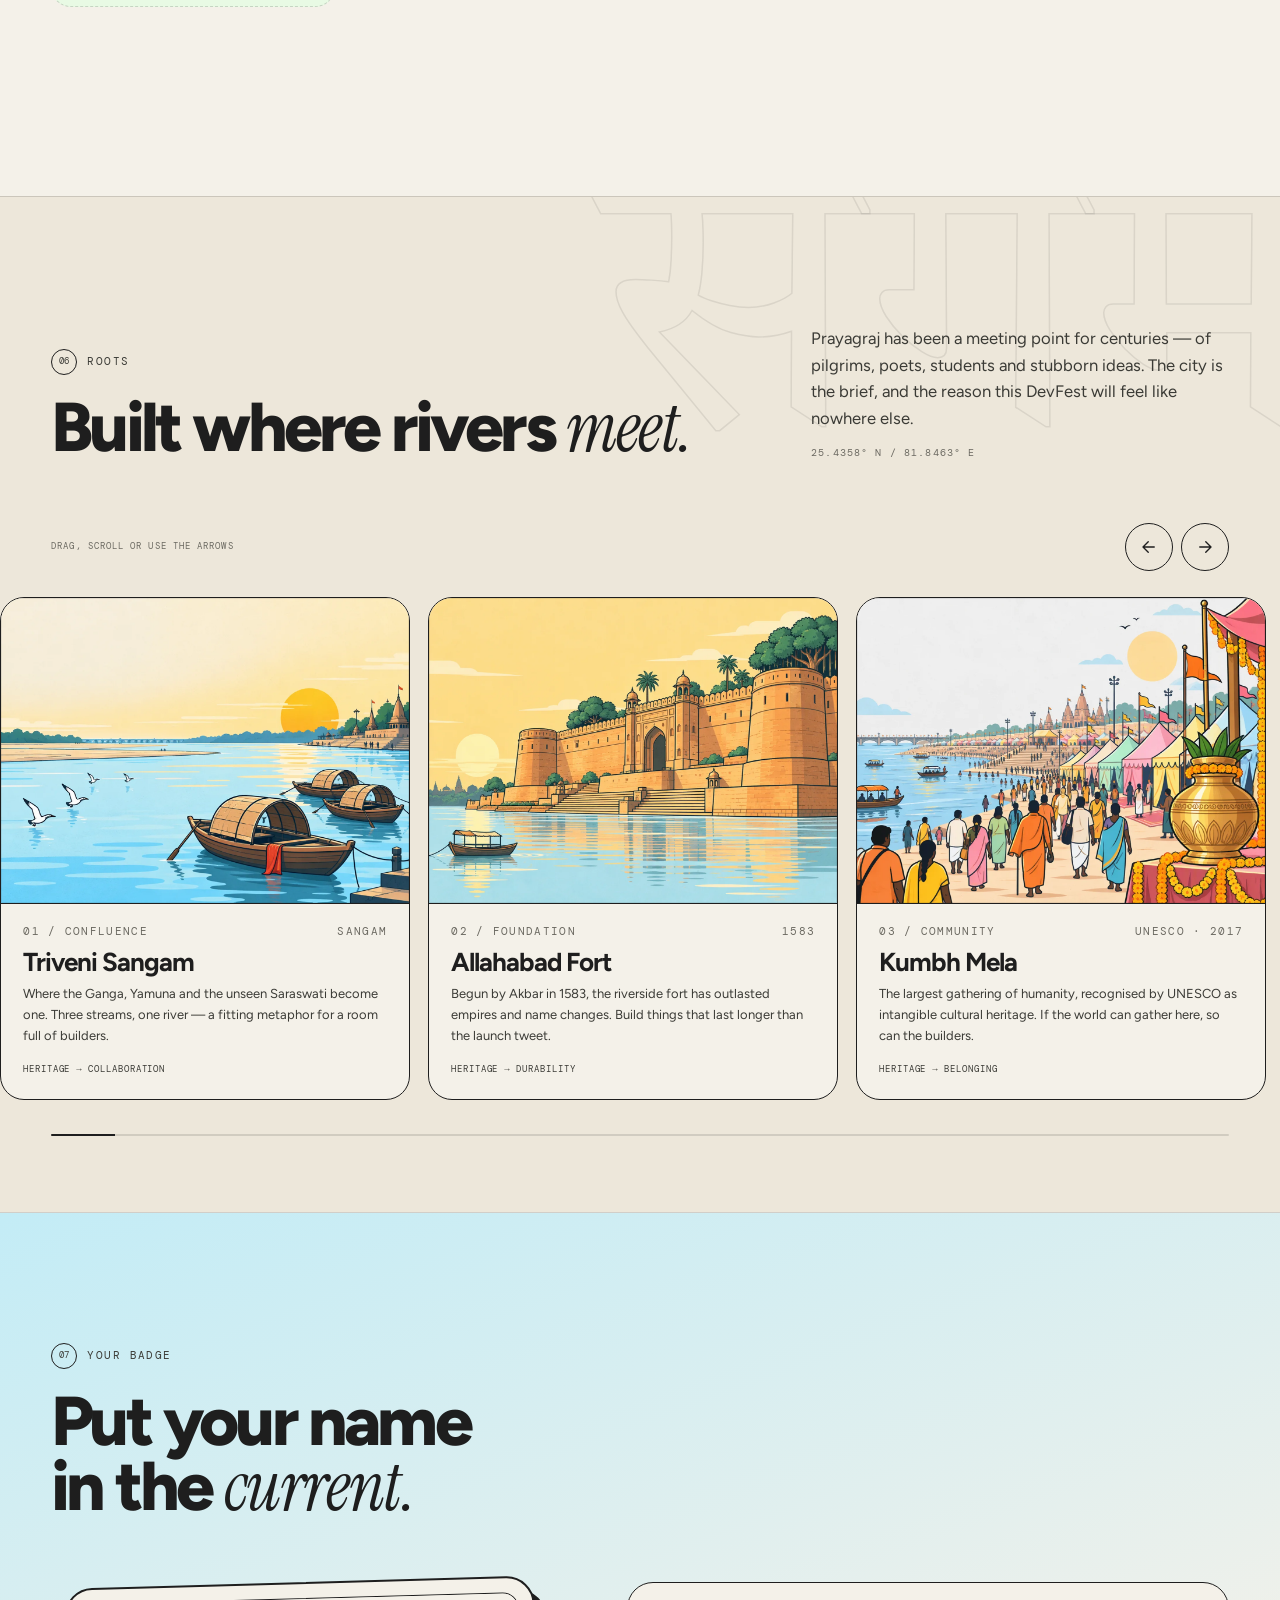
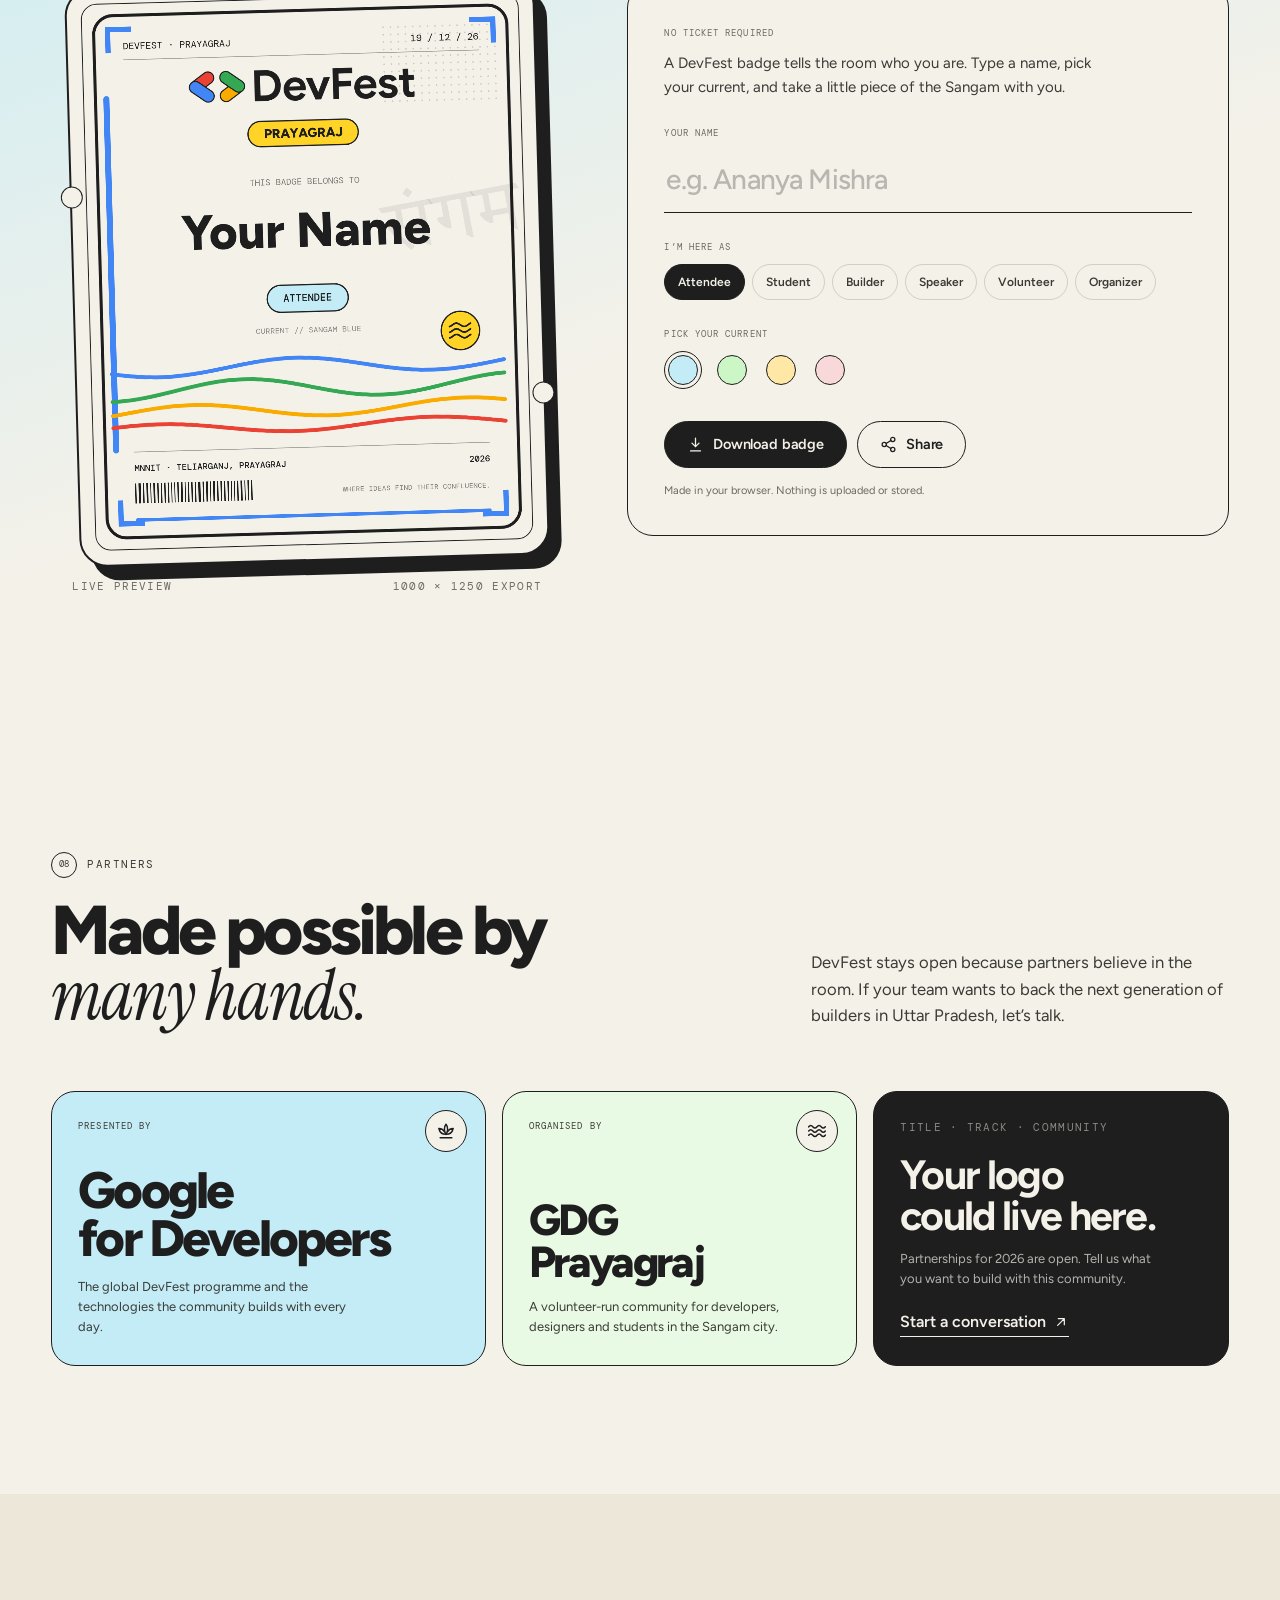
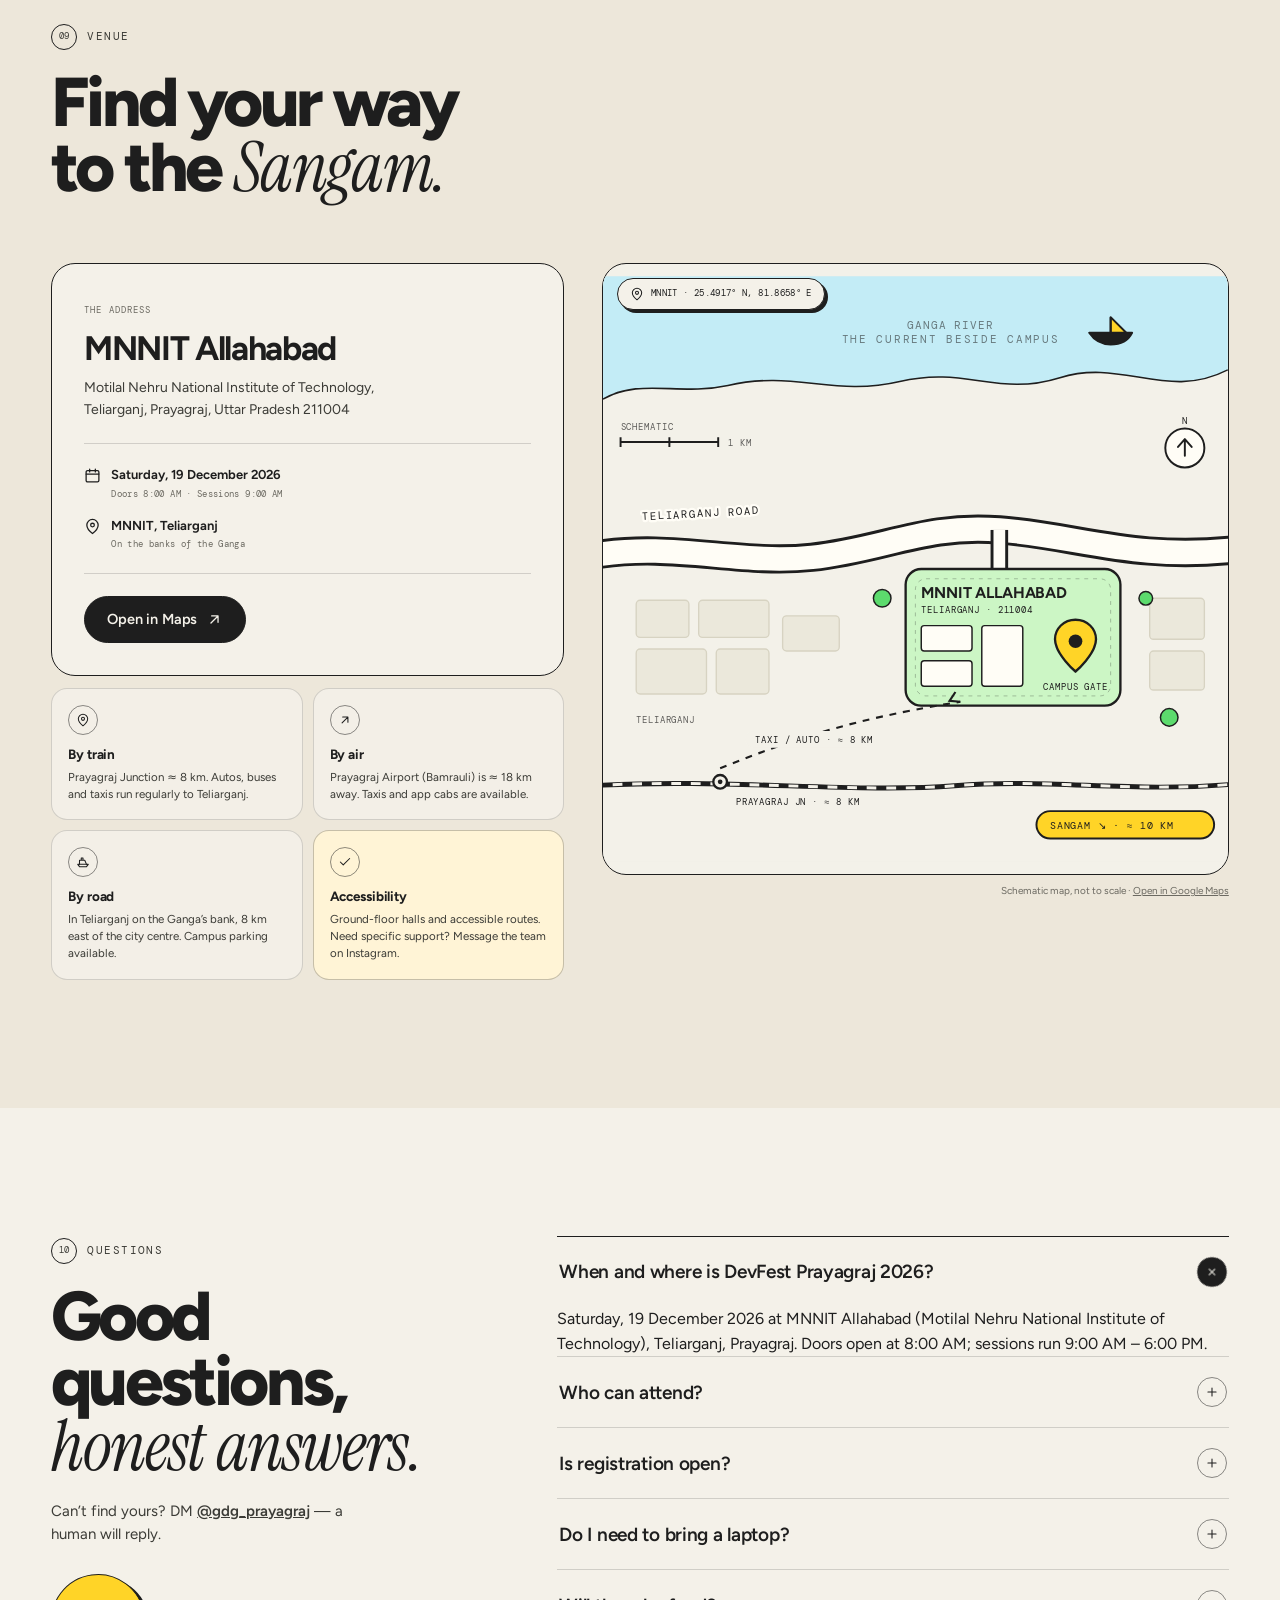
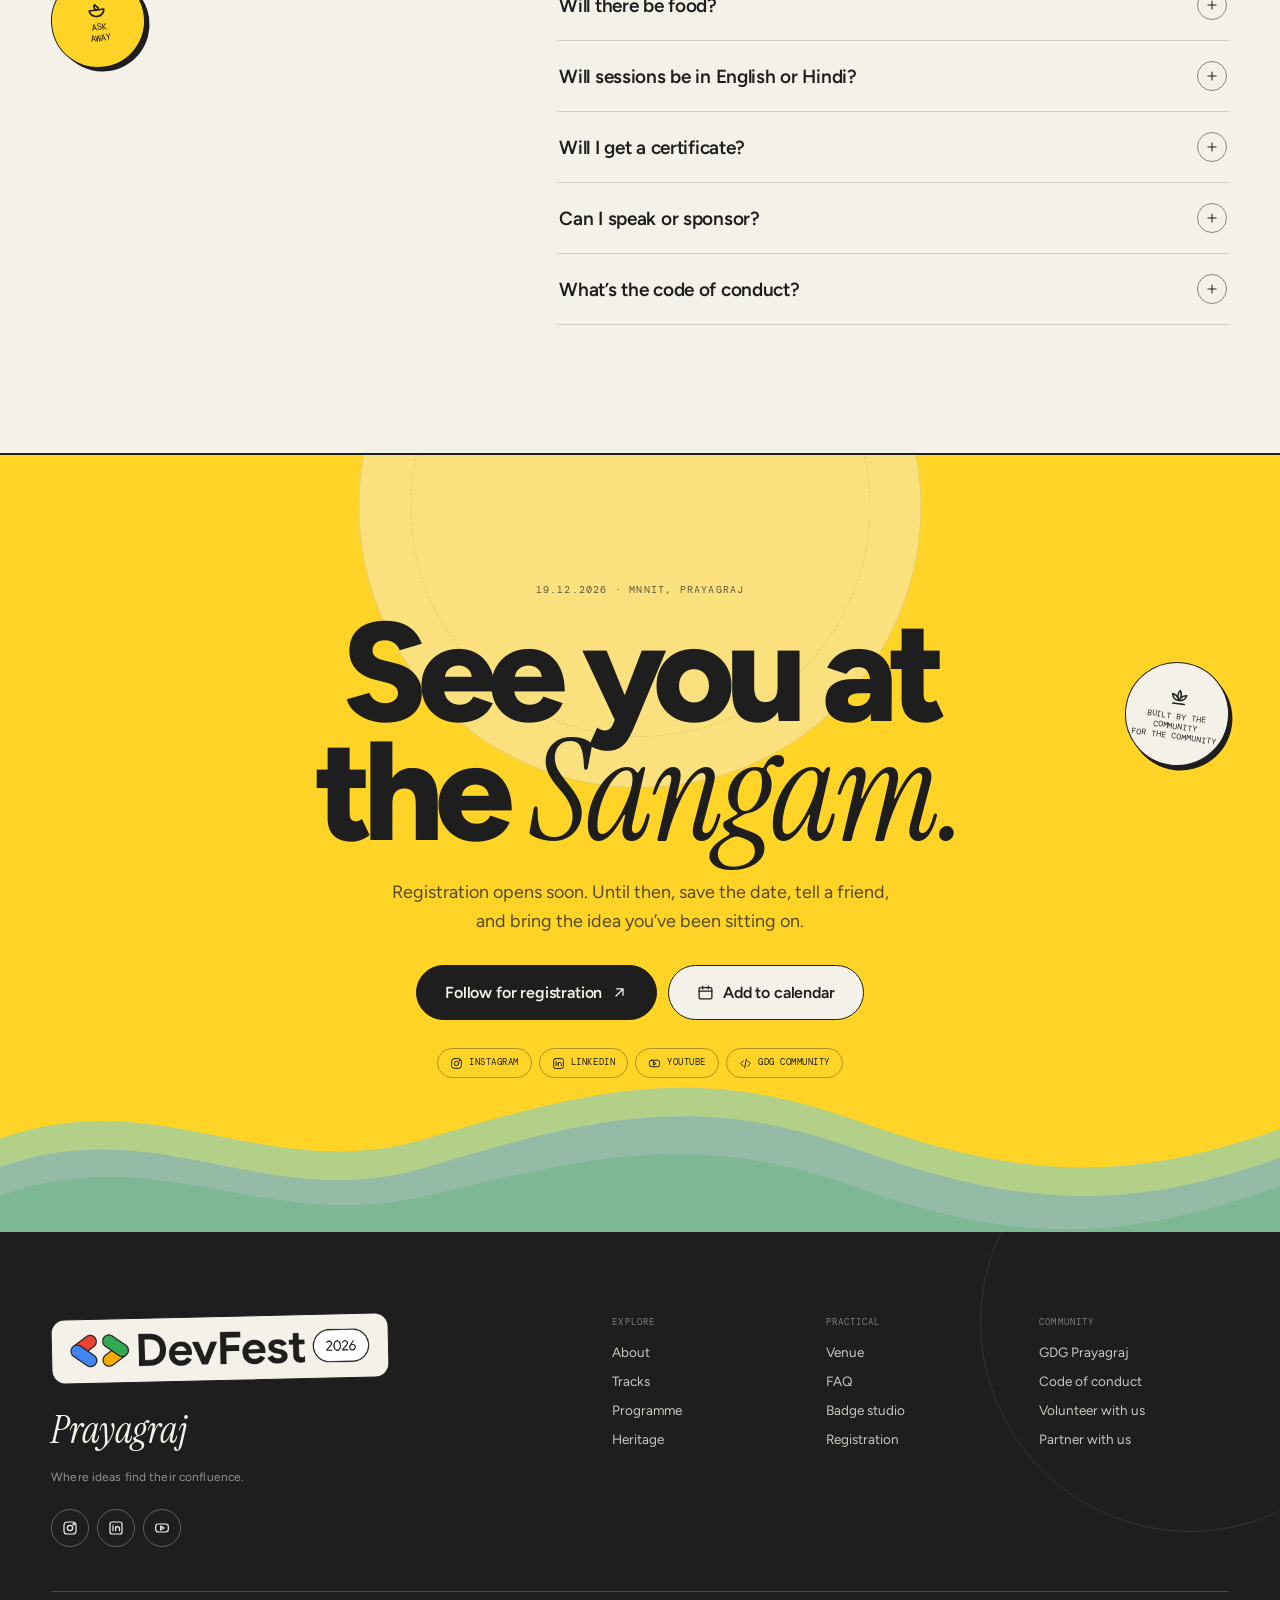
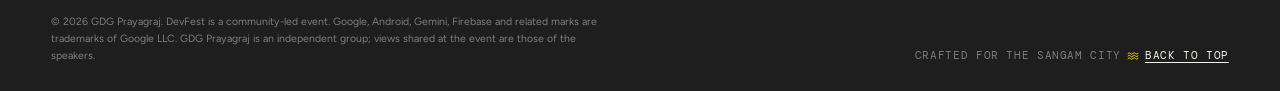
==== commit a9b223f1: "fix(copy): label last-year stats as DevFest instead of the venue" ====
--- a/devfest-prayagraj-2026/index.html
+++ b/devfest-prayagraj-2026/index.html
@@ -87,22 +87,6 @@
   <symbol id="i-wave" viewBox="0 0 24 24"><path d="M2 7q2.5-3 5 0t5 0 5 0 5 0M2 12q2.5-3 5 0t5 0 5 0 5 0M2 17q2.5-3 5 0t5 0 5 0 5 0"/></symbol>
   <symbol id="i-lotus" viewBox="0 0 24 24"><path d="M12 4c2.6 3.2 2.6 8.4 0 12-2.6-3.6-2.6-8.8 0-12Z"/><path d="M12 16c-4.2 0-7.6-2.6-8.6-7 3.2.2 5.6 1.6 6.9 4M12 16c4.2 0 7.6-2.6 8.6-7-3.2.2-5.6 1.6-6.9 4M5 20h14"/></symbol>
   <symbol id="i-mic" viewBox="0 0 24 24"><rect x="9" y="3" width="6" height="11" rx="3"/><path d="M5.5 11a6.5 6.5 0 0 0 13 0M12 17.5V21M8.5 21h7"/></symbol>
-  <symbol id="av-base" viewBox="0 0 100 100">
-    <path d="M12 102c0-20 15-31 38-31s38 11 38 31Z" style="fill:var(--av-shirt,#4285F4)" stroke="#1E1E1E" stroke-width="2.5"/>
-    <path d="M41 60h18v13a9 9 0 0 1-18 0Z" fill="#E8B88A" stroke="#1E1E1E" stroke-width="2.5"/>
-    <path d="M40 73 50 90l10-17" fill="none" stroke="#1E1E1E" stroke-width="2.2" stroke-linecap="round" stroke-linejoin="round"/>
-    <rect x="44.5" y="88" width="11" height="9" rx="2" fill="#FFFDF6" stroke="#1E1E1E" stroke-width="2"/>
-    <circle cx="30.5" cy="46" r="4.5" fill="#E8B88A" stroke="#1E1E1E" stroke-width="2.5"/>
-    <circle cx="69.5" cy="46" r="4.5" fill="#E8B88A" stroke="#1E1E1E" stroke-width="2.5"/>
-    <ellipse cx="50" cy="44" rx="19.5" ry="22" fill="#E8B88A" stroke="#1E1E1E" stroke-width="2.5"/>
-    <ellipse cx="42.5" cy="45" rx="2.2" ry="2.8" fill="#1E1E1E"/>
-    <ellipse cx="57.5" cy="45" rx="2.2" ry="2.8" fill="#1E1E1E"/>
-    <path d="M43 54.5c4 4 10 4 14 0" fill="none" stroke="#1E1E1E" stroke-width="2.4" stroke-linecap="round"/>
-  </symbol>
-  <symbol id="av-h1" viewBox="0 0 100 100"><path d="M30 41c-3-17 7-25 21-25s23 8 19 25c-2-8-7-12-15-13-8 3-18 4-25 13Z" fill="#1E1E1E"/></symbol>
-  <symbol id="av-h2" viewBox="0 0 100 100"><path d="M30 42c-5-6-4-15 2-18 1-7 9-10 14-7 5-4 13-2 15 3 7 1 11 9 7 15 2 3 2 5 2 7-3-6-7-9-11-10-6 3-13 3-19 0-4 1-8 4-10 10Z" fill="#1E1E1E"/></symbol>
-  <symbol id="av-h3" viewBox="0 0 100 100"><path d="M30 41c-2-16 7-24 20-24s22 8 20 24c-4-7-9-11-14-12-9 1-19 3-26 12Z" fill="#1E1E1E"/><g fill="none" stroke="#1E1E1E" stroke-width="2.4"><circle cx="42" cy="45.5" r="6.5"/><circle cx="58" cy="45.5" r="6.5"/><path d="M48.5 45.5h3M35.5 45l-5-1.5M64.5 45l5-1.5"/></g></symbol>
-  <symbol id="av-h4" viewBox="0 0 100 100"><path d="M29 38c0-15 9-23 21-23s21 8 21 23Z" style="fill:var(--av-shirt,#4285F4)" stroke="#1E1E1E" stroke-width="2.5" stroke-linejoin="round"/><path d="M27 38h46" stroke="#1E1E1E" stroke-width="5" stroke-linecap="round"/><circle cx="50" cy="13.5" r="3.5" fill="#1E1E1E"/></symbol>
   <symbol id="i-plus" viewBox="0 0 24 24"><path d="M12 5v14M5 12h14"/></symbol>
   <symbol id="i-pin" viewBox="0 0 24 24"><path d="M20 10c0 6-8 12-8 12S4 16 4 10a8 8 0 1 1 16 0Z"/><circle cx="12" cy="10" r="2.6"/></symbol>
   <symbol id="i-calendar" viewBox="0 0 24 24"><rect x="3" y="5" width="18" height="16" rx="2"/><path d="M8 3v4M16 3v4M3 10h18"/></symbol>
@@ -771,55 +755,6 @@
           </article>
         </div>
       </div>
-
-      <div class="speaker-wall">
-        <div class="speaker-wall__head" data-reveal>
-          <h3>A taste of the <em>stage.</em></h3>
-          <span class="speaker-wall__badge">Sample line-up · placeholder speakers</span>
-        </div>
-        <div class="speaker-wall__grid">
-          <article class="speaker-card speaker-card--blue tilt" data-reveal>
-            <div class="speaker-card__top">
-              <svg class="av" viewBox="0 0 100 100" aria-hidden="true"><use href="#av-base"/><use href="#av-h1"/></svg>
-              <span class="speaker-card__track">AI</span>
-            </div>
-            <h4>Aarav Mehta</h4>
-            <p class="speaker-card__role">ML engineer · Bengaluru</p>
-            <p class="speaker-card__talk">“Shipping Gemini agents that survive production”</p>
-            <span class="speaker-card__foot">Talk · 25 min</span>
-          </article>
-          <article class="speaker-card speaker-card--green tilt" data-reveal style="--d:70ms">
-            <div class="speaker-card__top">
-              <svg class="av" viewBox="0 0 100 100" aria-hidden="true"><use href="#av-base"/><use href="#av-h3"/></svg>
-              <span class="speaker-card__track">Cloud</span>
-            </div>
-            <h4>Ishita Rao</h4>
-            <p class="speaker-card__role">Cloud architect · Pune</p>
-            <p class="speaker-card__talk">“Zero to scale on Cloud Run, without the bill shock”</p>
-            <span class="speaker-card__foot">Talk · 25 min</span>
-          </article>
-          <article class="speaker-card speaker-card--yellow tilt" data-reveal style="--d:140ms">
-            <div class="speaker-card__top">
-              <svg class="av" viewBox="0 0 100 100" aria-hidden="true"><use href="#av-base"/><use href="#av-h2"/></svg>
-              <span class="speaker-card__track">Android</span>
-            </div>
-            <h4>Kabir Anand</h4>
-            <p class="speaker-card__role">Android developer · Lucknow</p>
-            <p class="speaker-card__talk">“Compose, adaptive layouts and the foldable future”</p>
-            <span class="speaker-card__foot">Workshop · 60 min</span>
-          </article>
-          <article class="speaker-card speaker-card--red tilt" data-reveal style="--d:210ms">
-            <div class="speaker-card__top">
-              <svg class="av" viewBox="0 0 100 100" aria-hidden="true"><use href="#av-base"/><use href="#av-h4"/></svg>
-              <span class="speaker-card__track">Web</span>
-            </div>
-            <h4>Naina Kapoor</h4>
-            <p class="speaker-card__role">Web performance lead · Delhi</p>
-            <p class="speaker-card__talk">“Fast by default: the modern web platform in 2026”</p>
-            <span class="speaker-card__foot">Talk · 25 min</span>
-          </article>
-        </div>
-      </div>
     </div>
   </section>
 
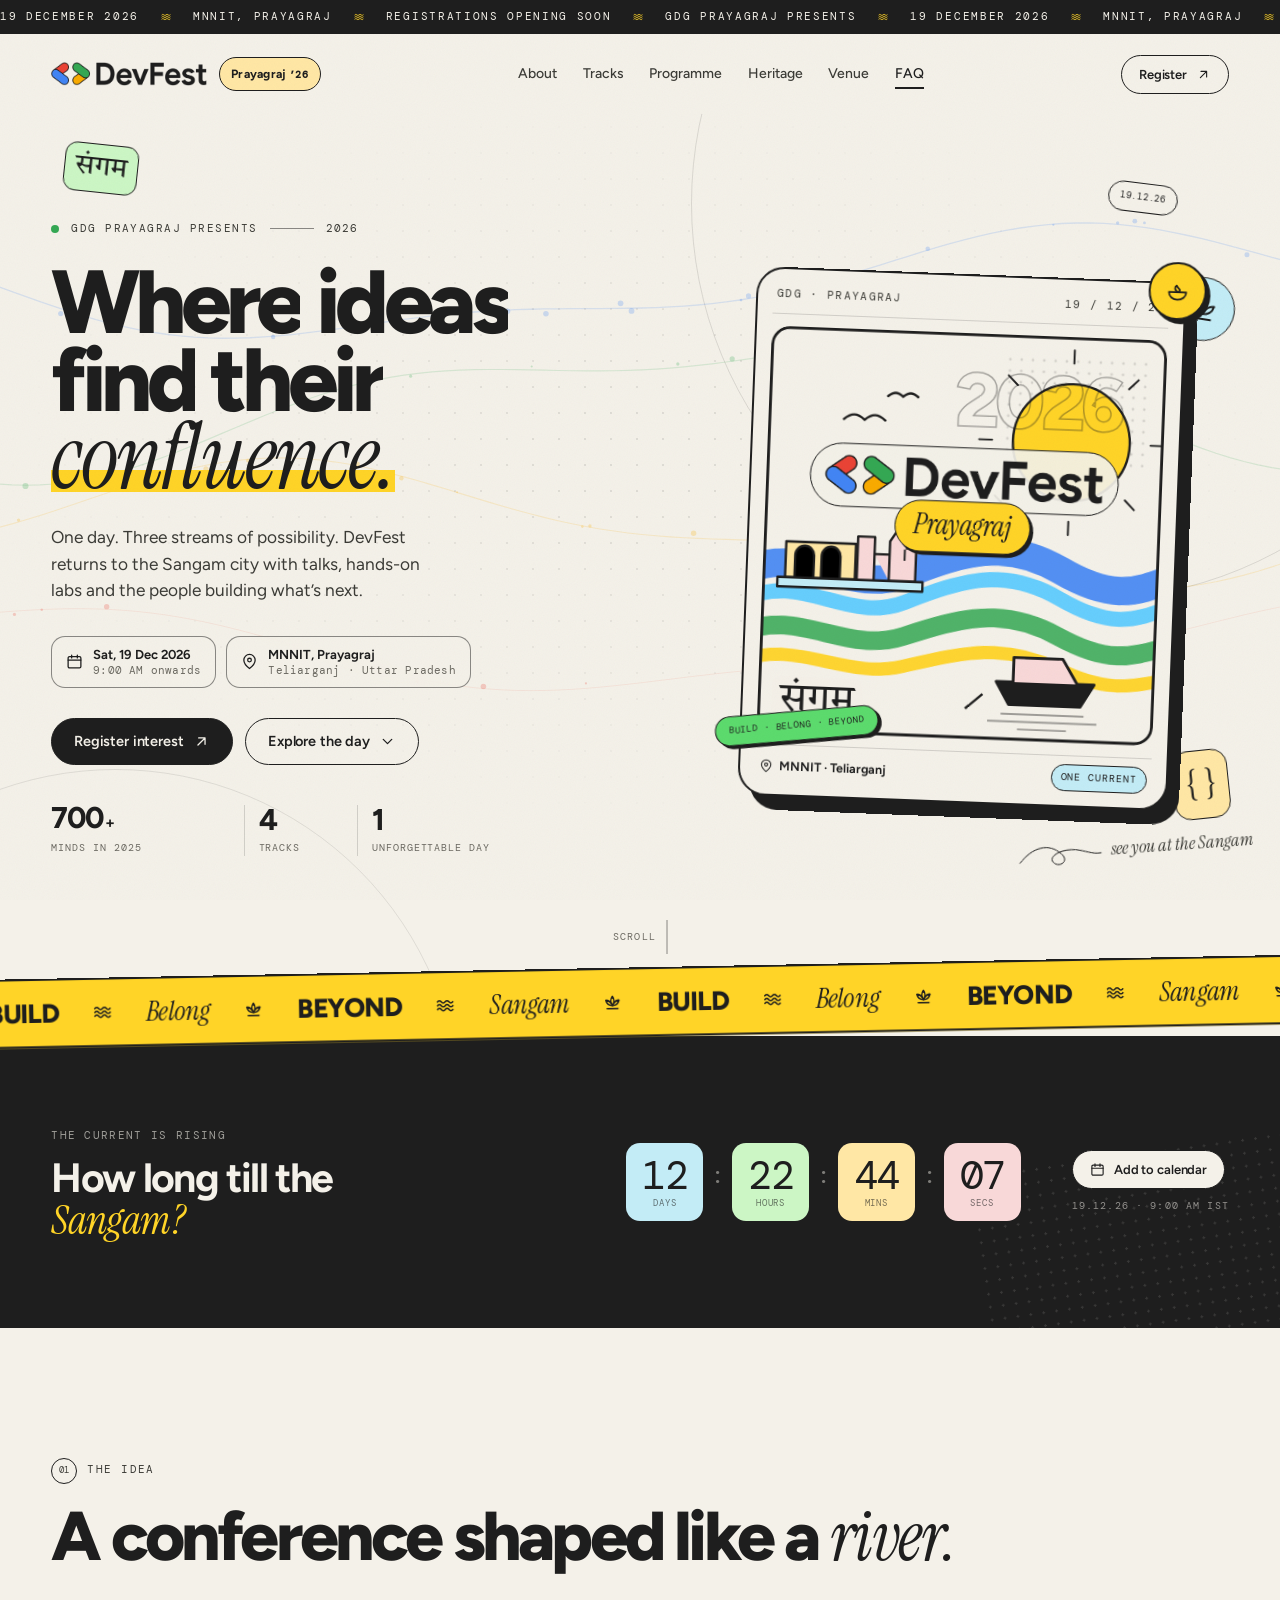
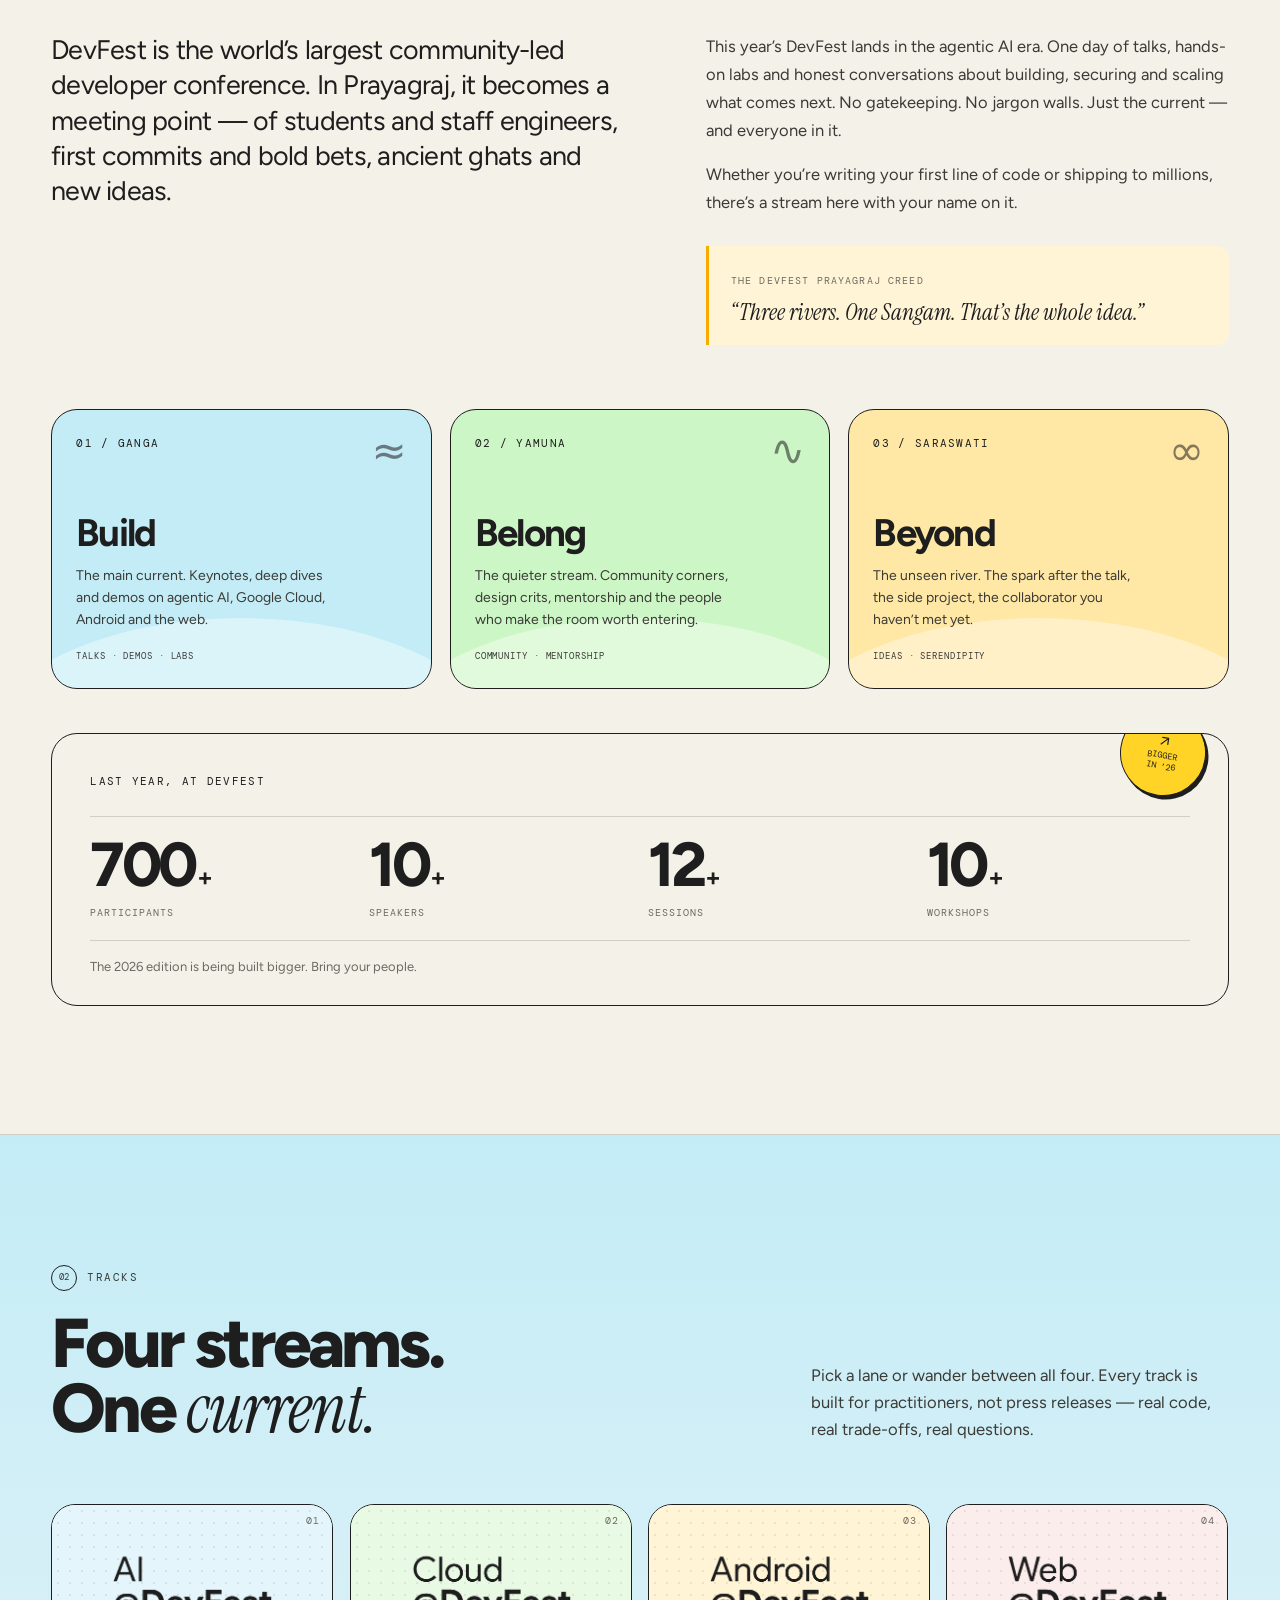
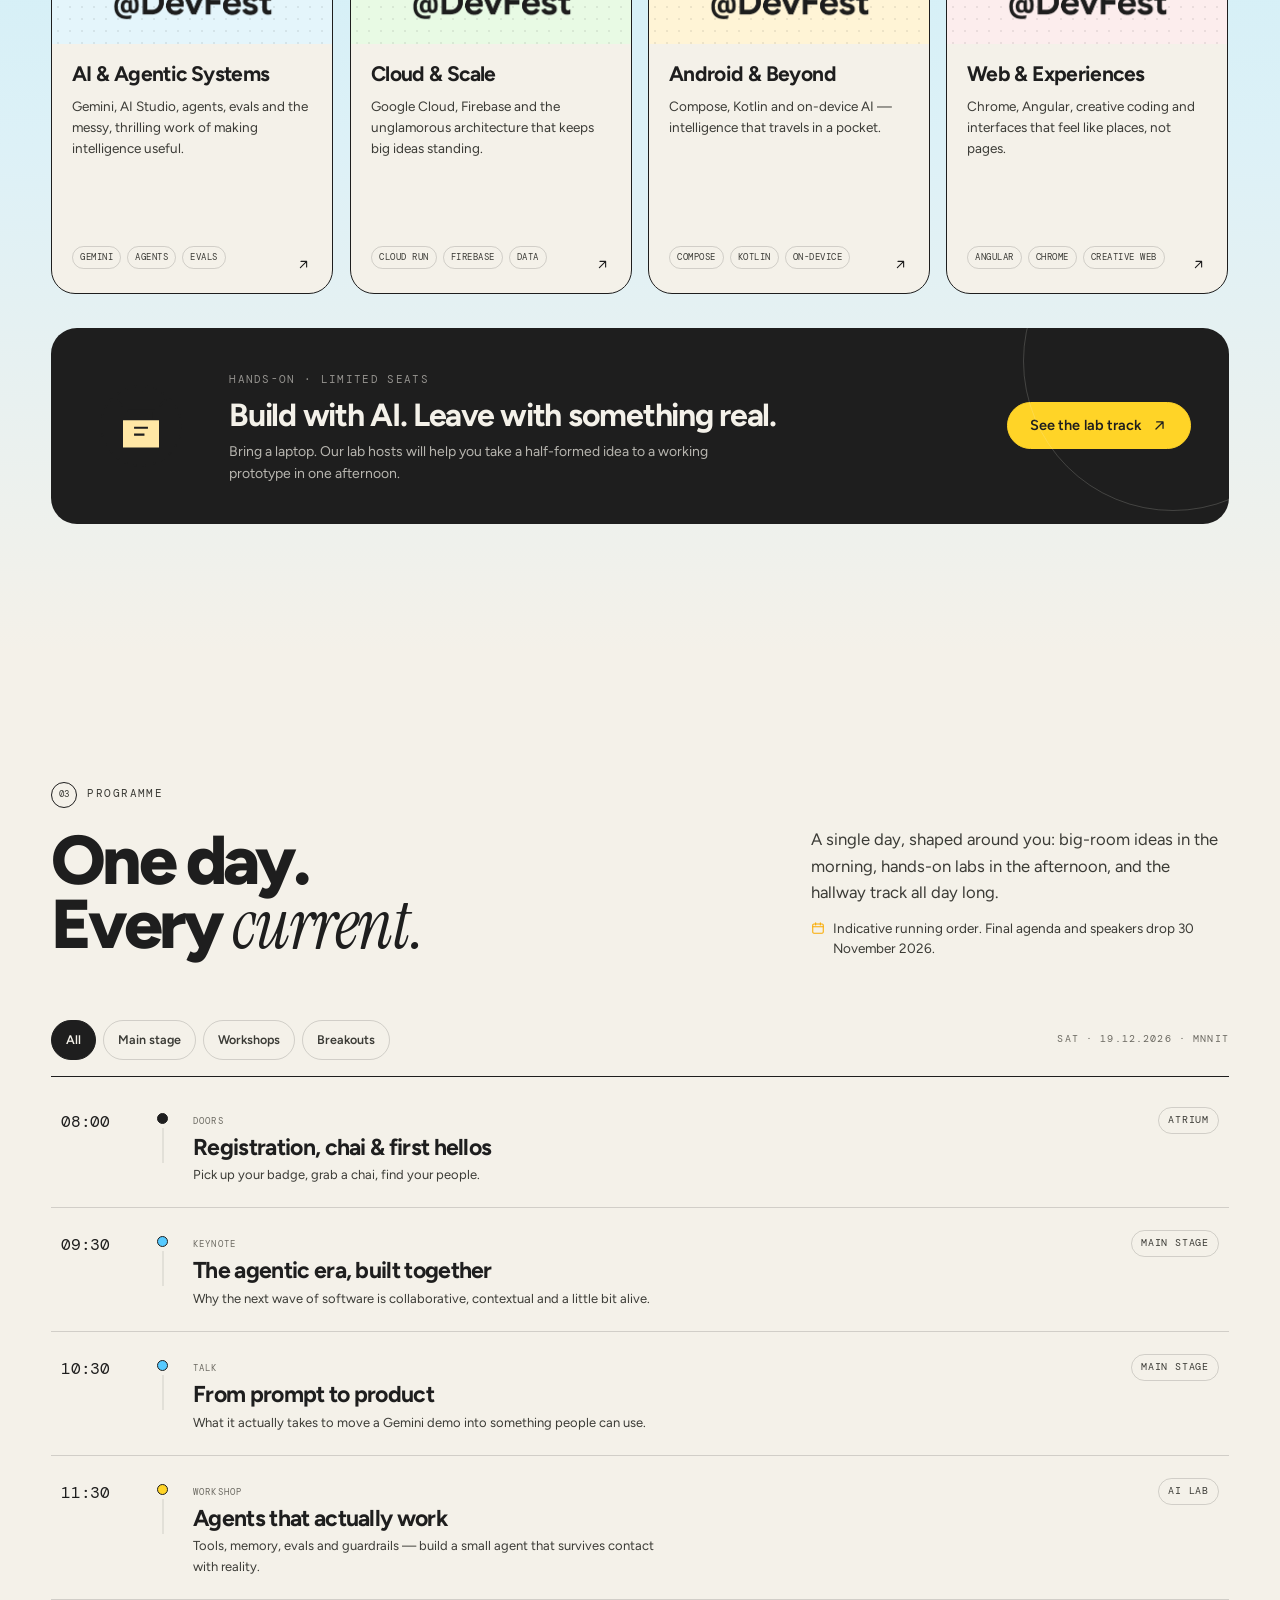
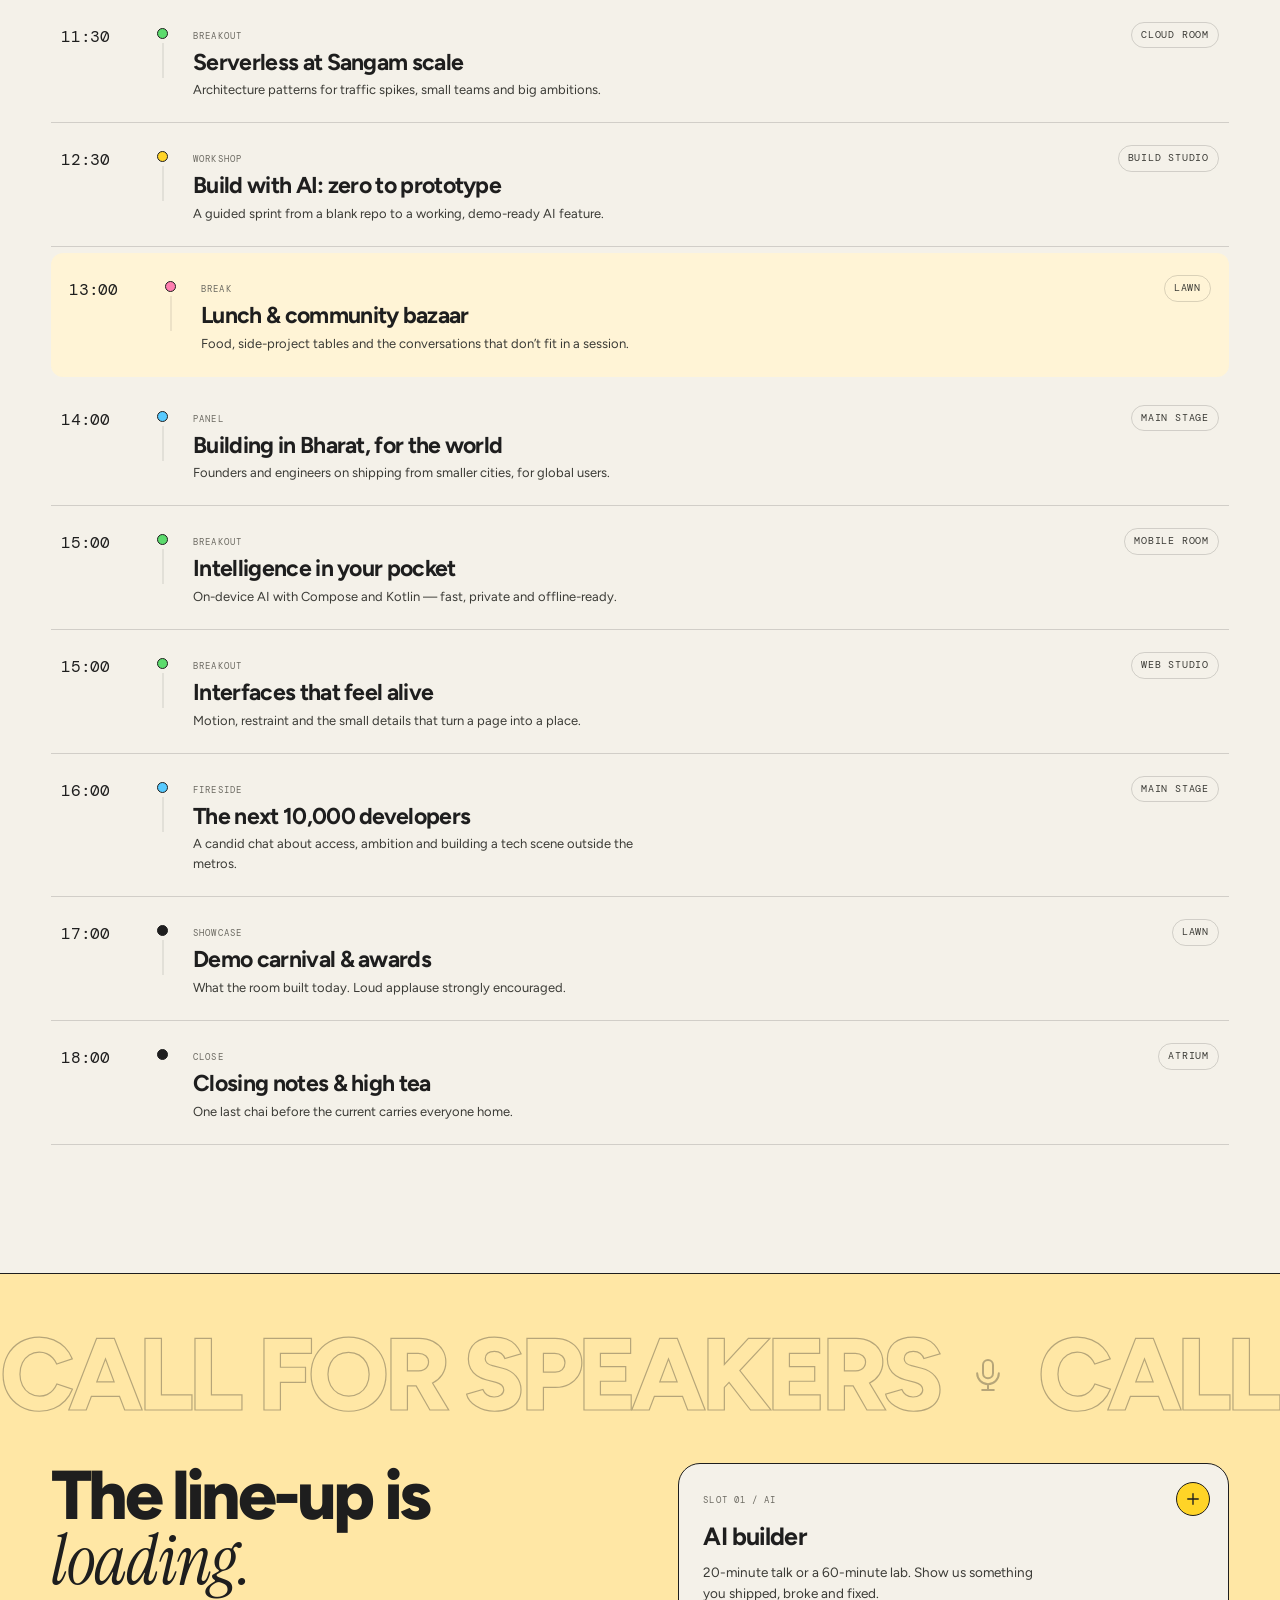
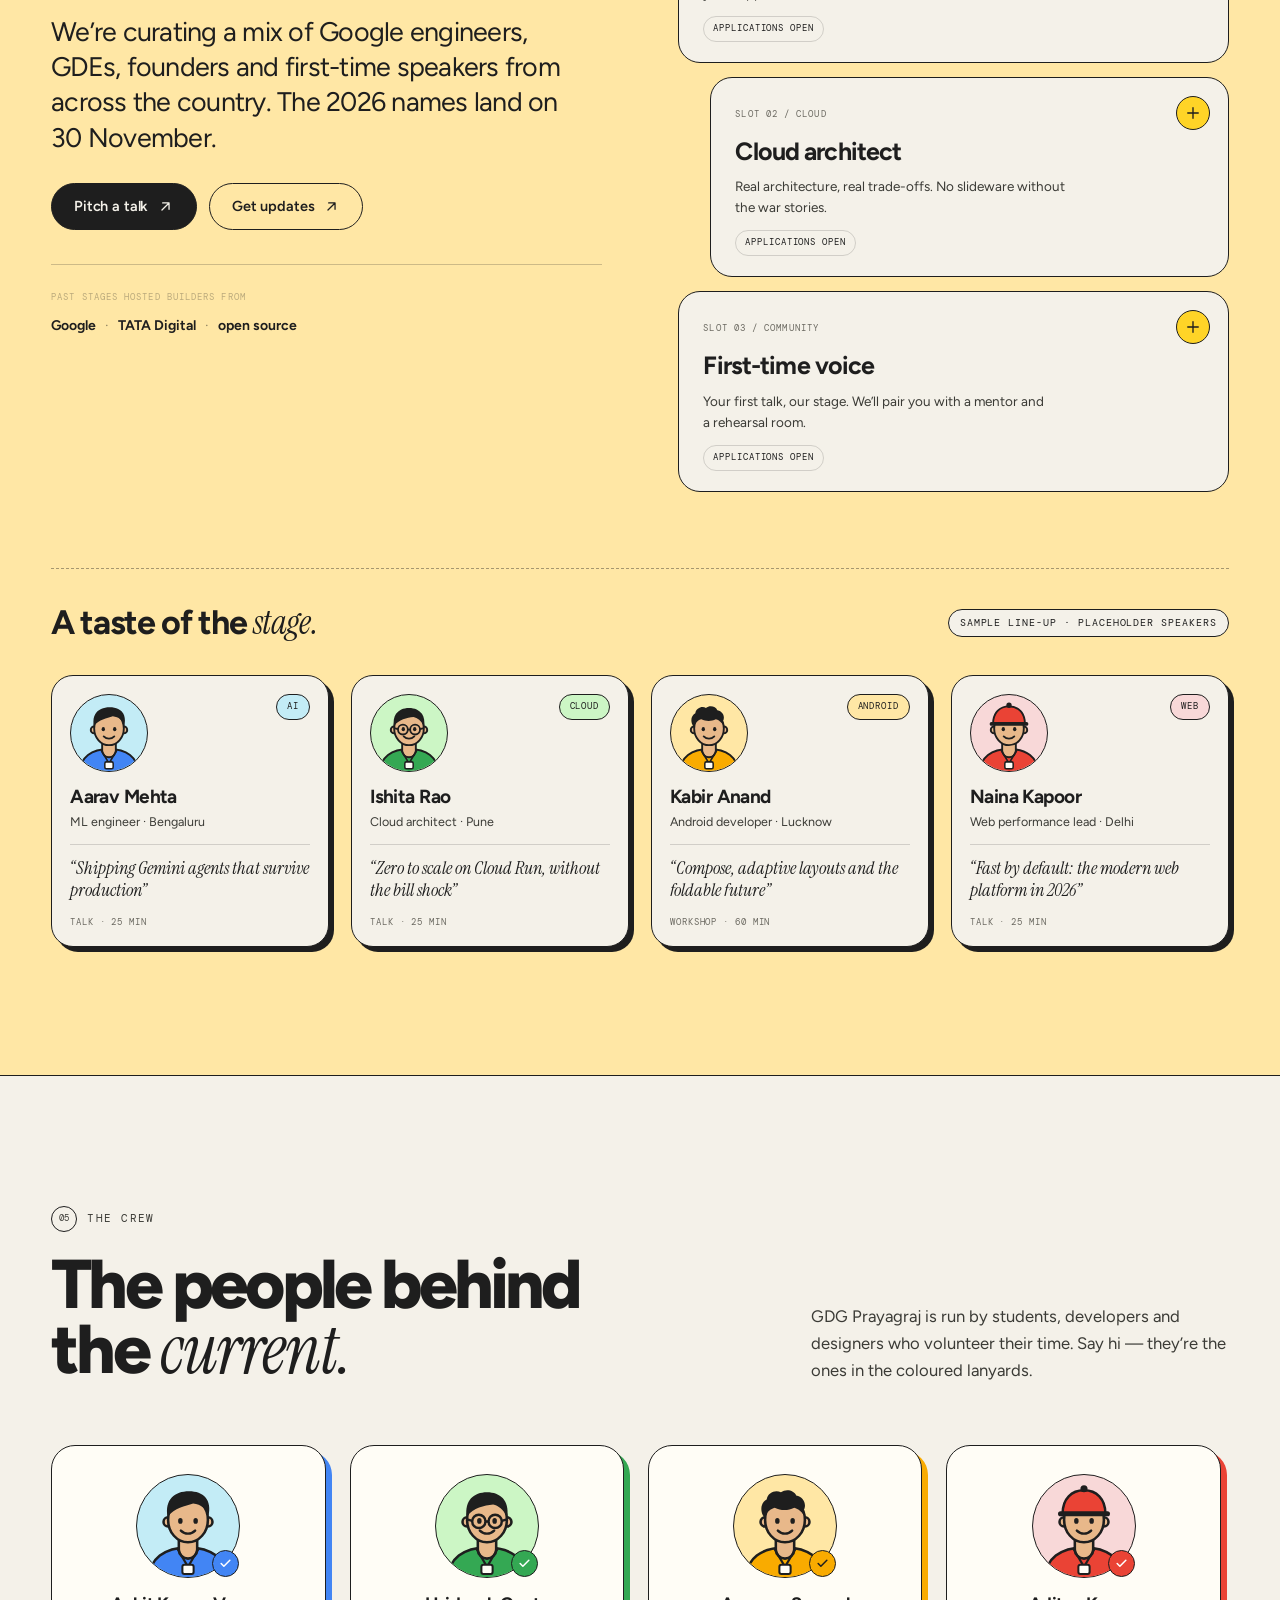
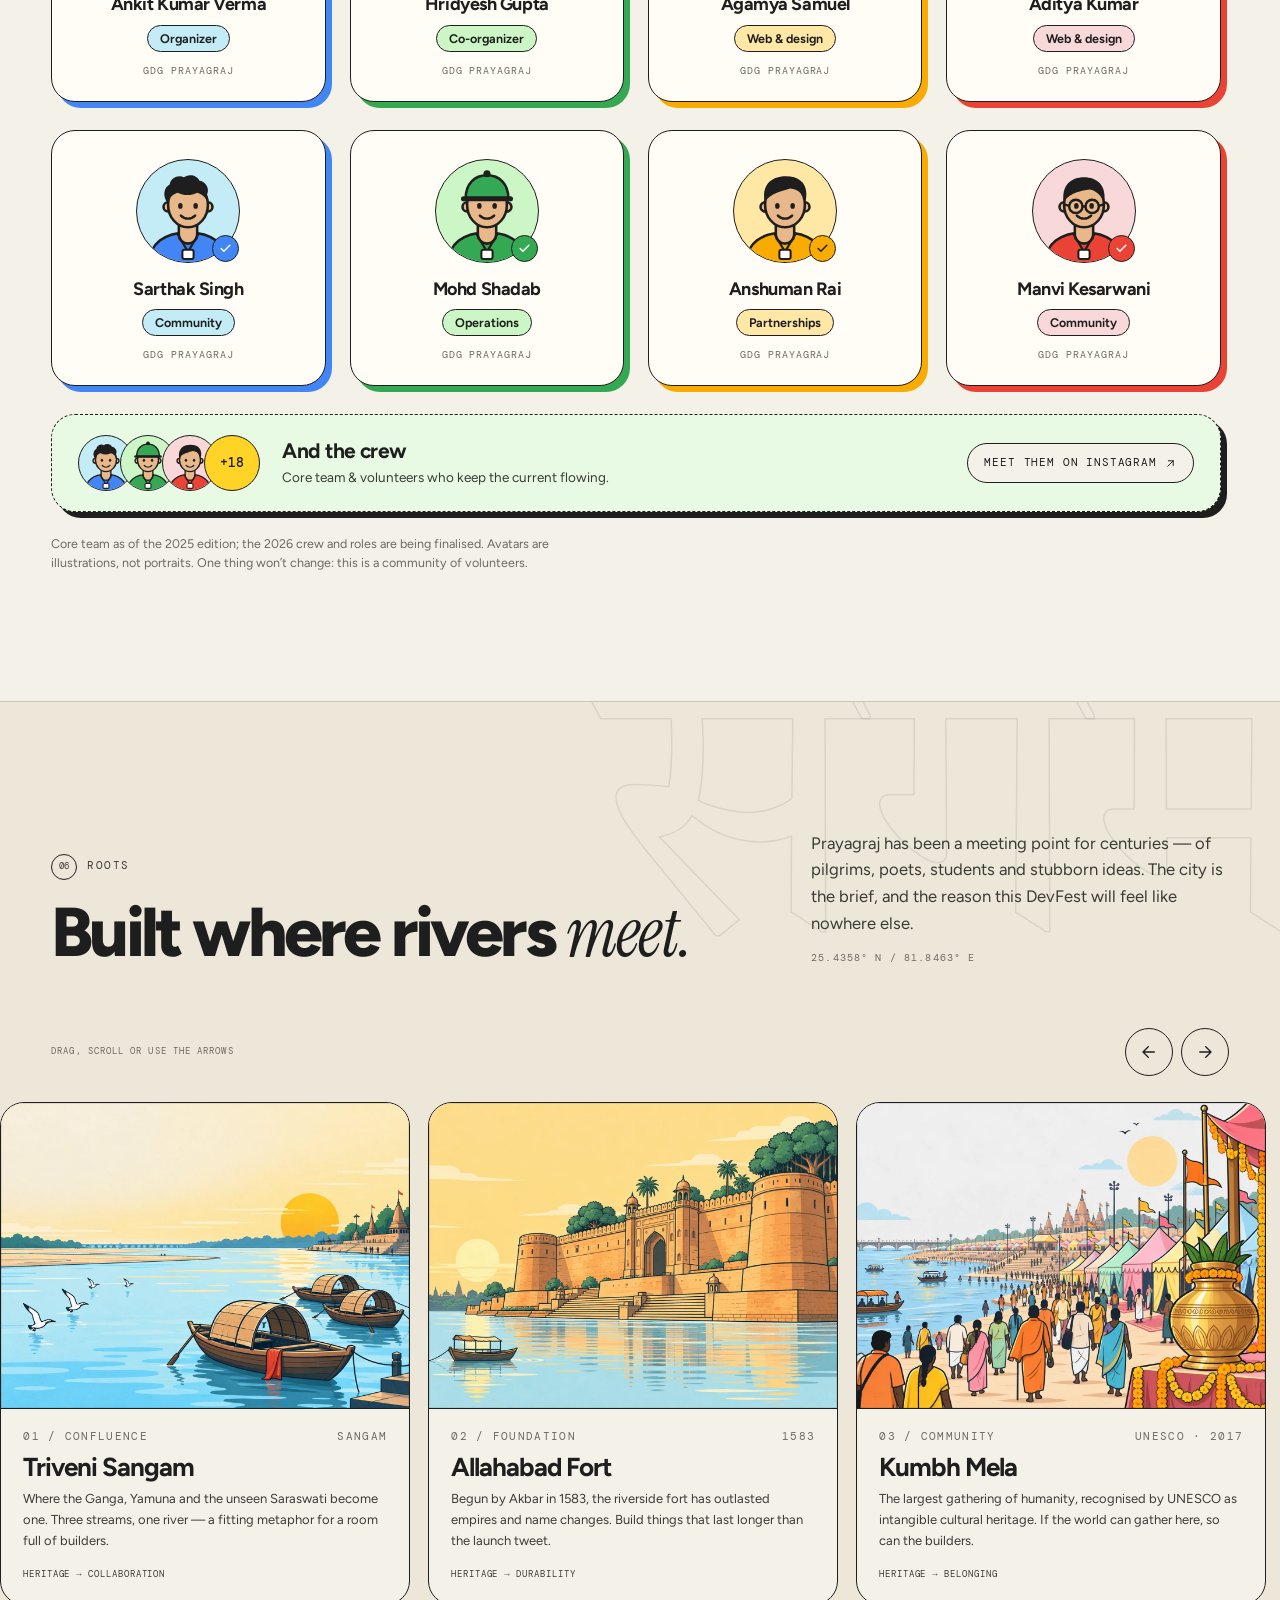
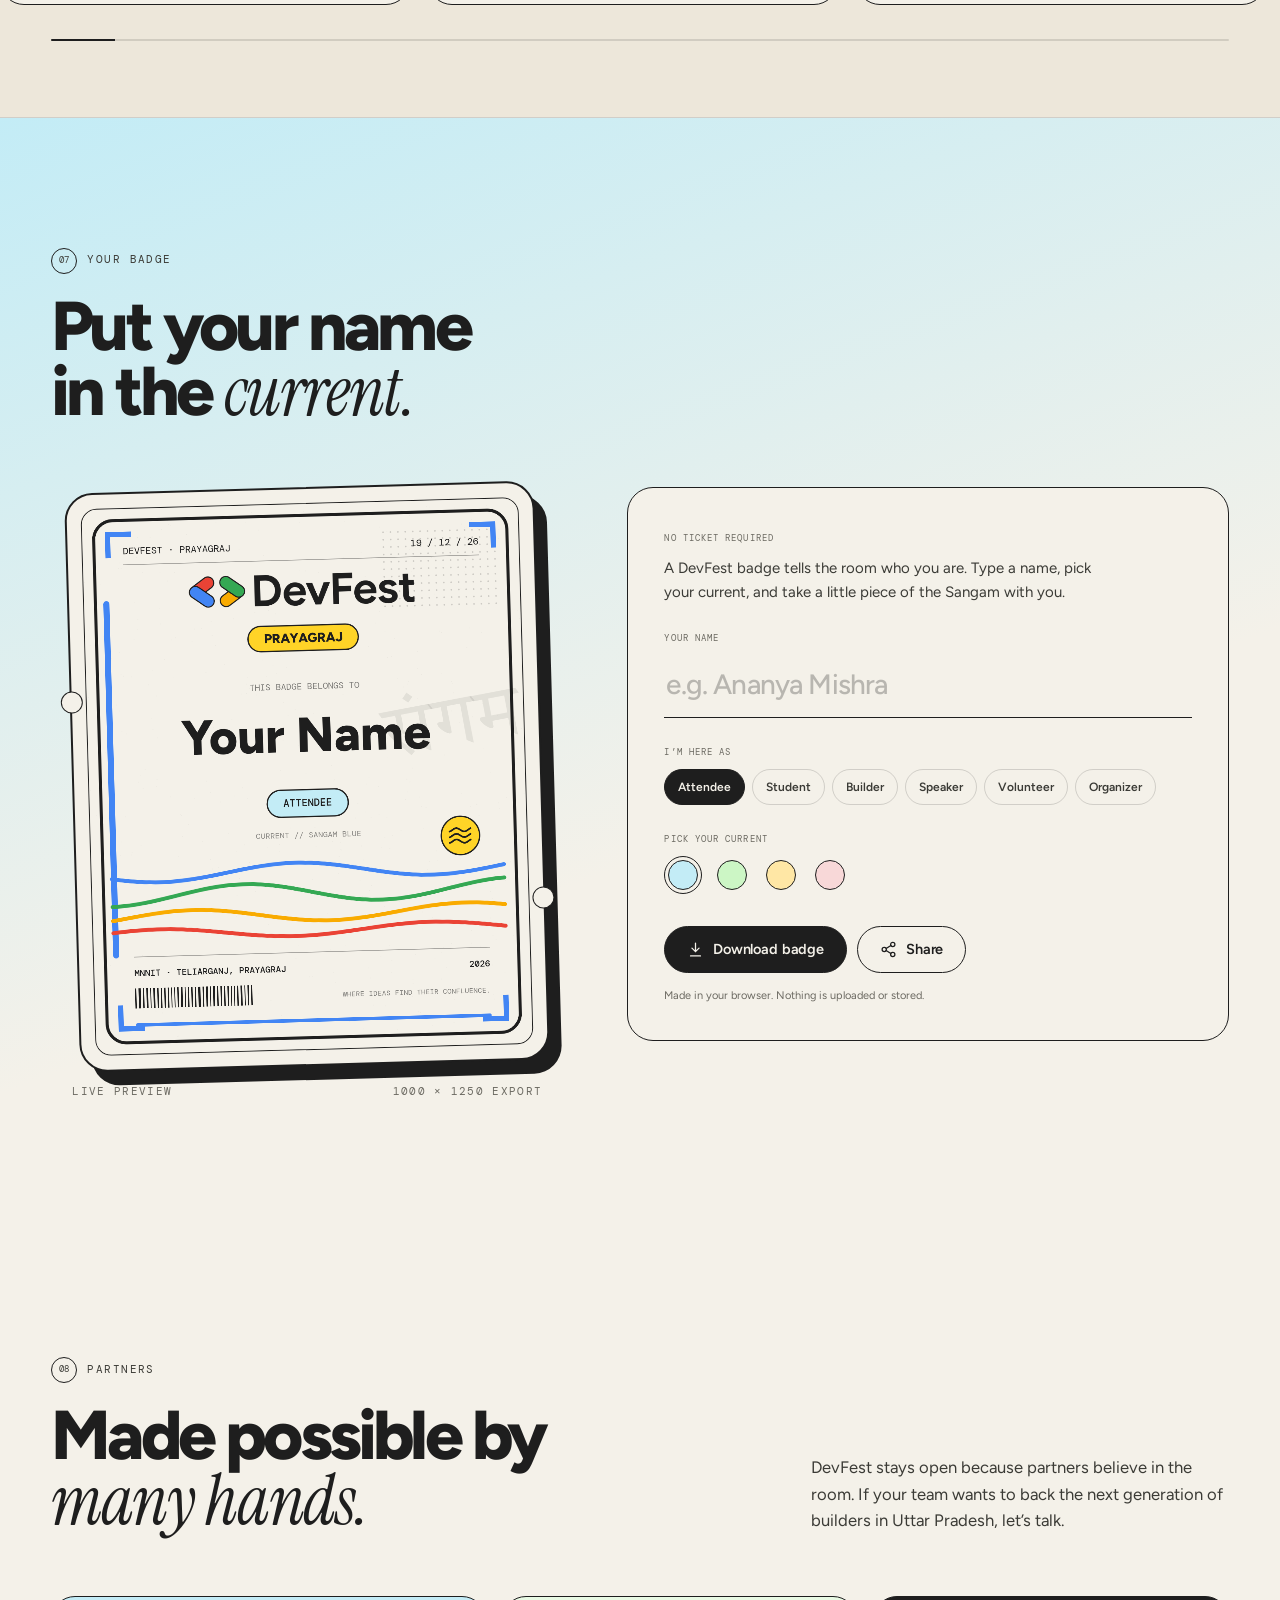
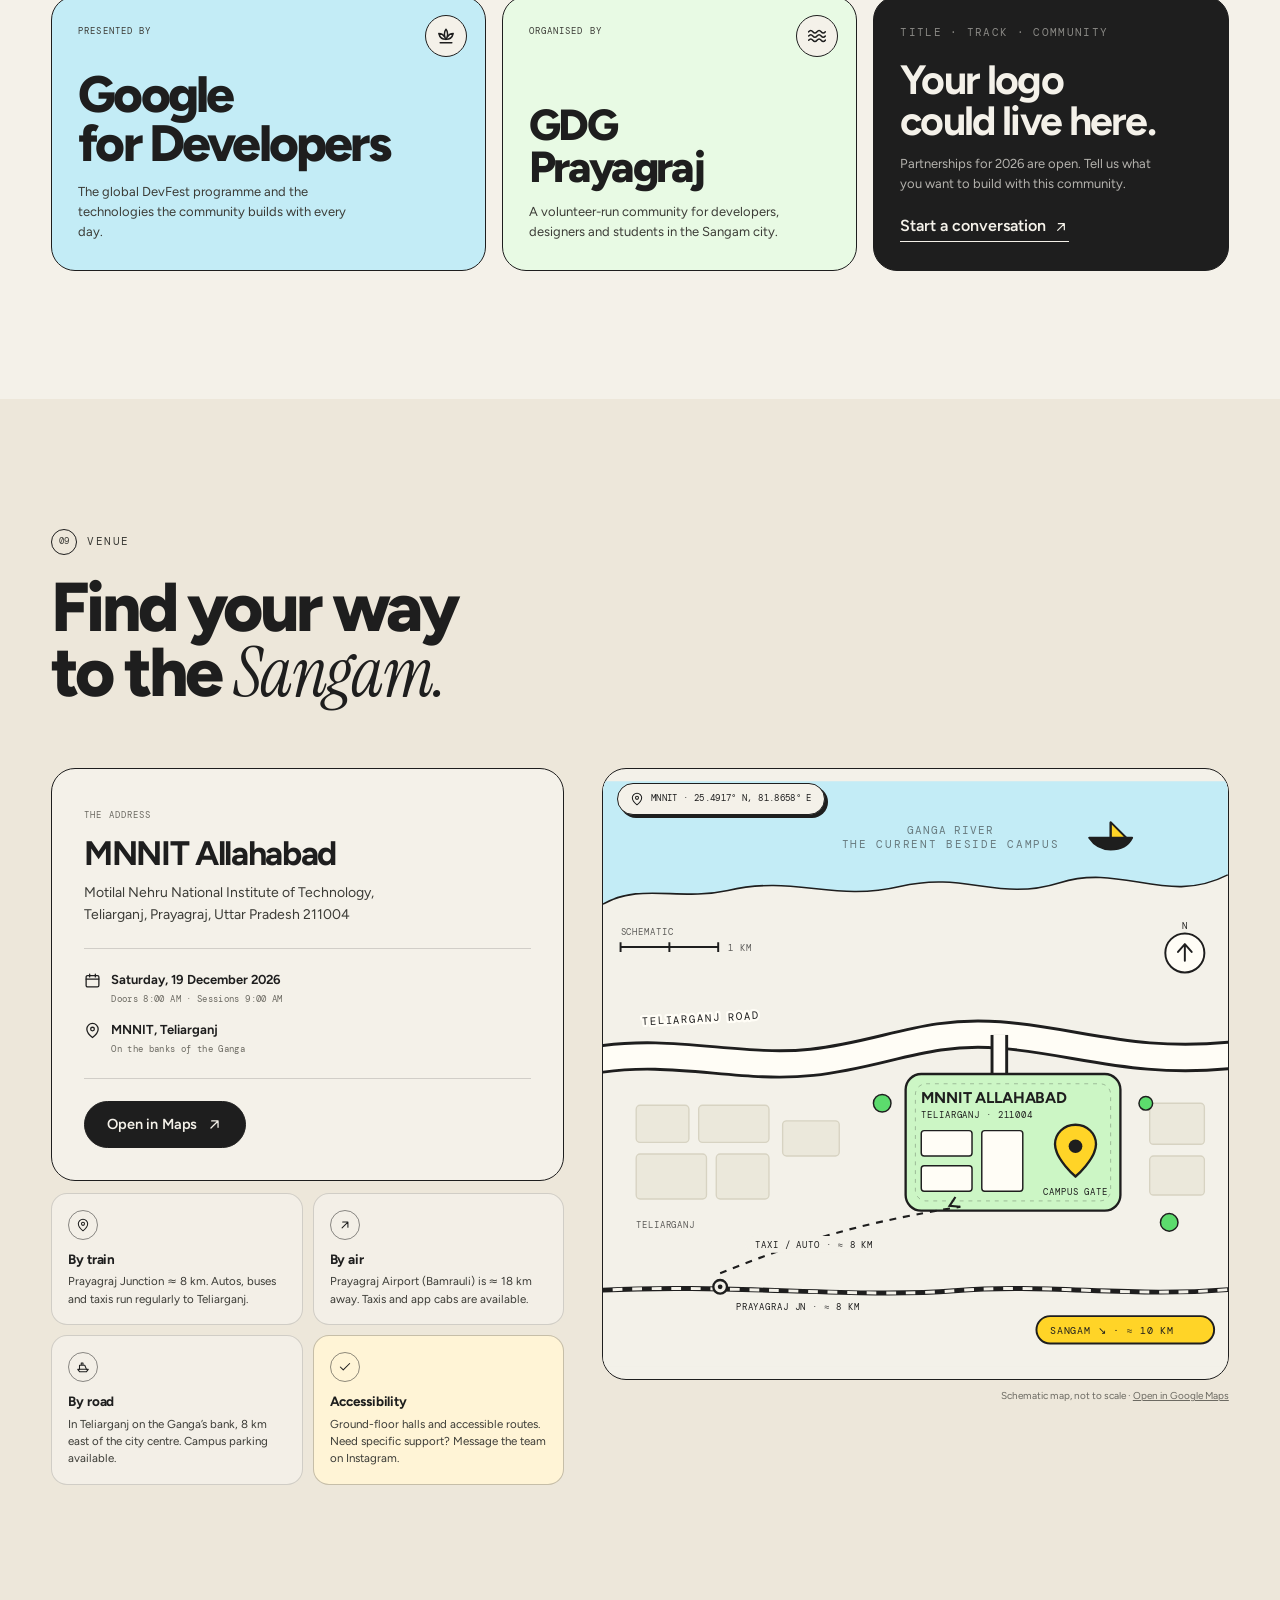
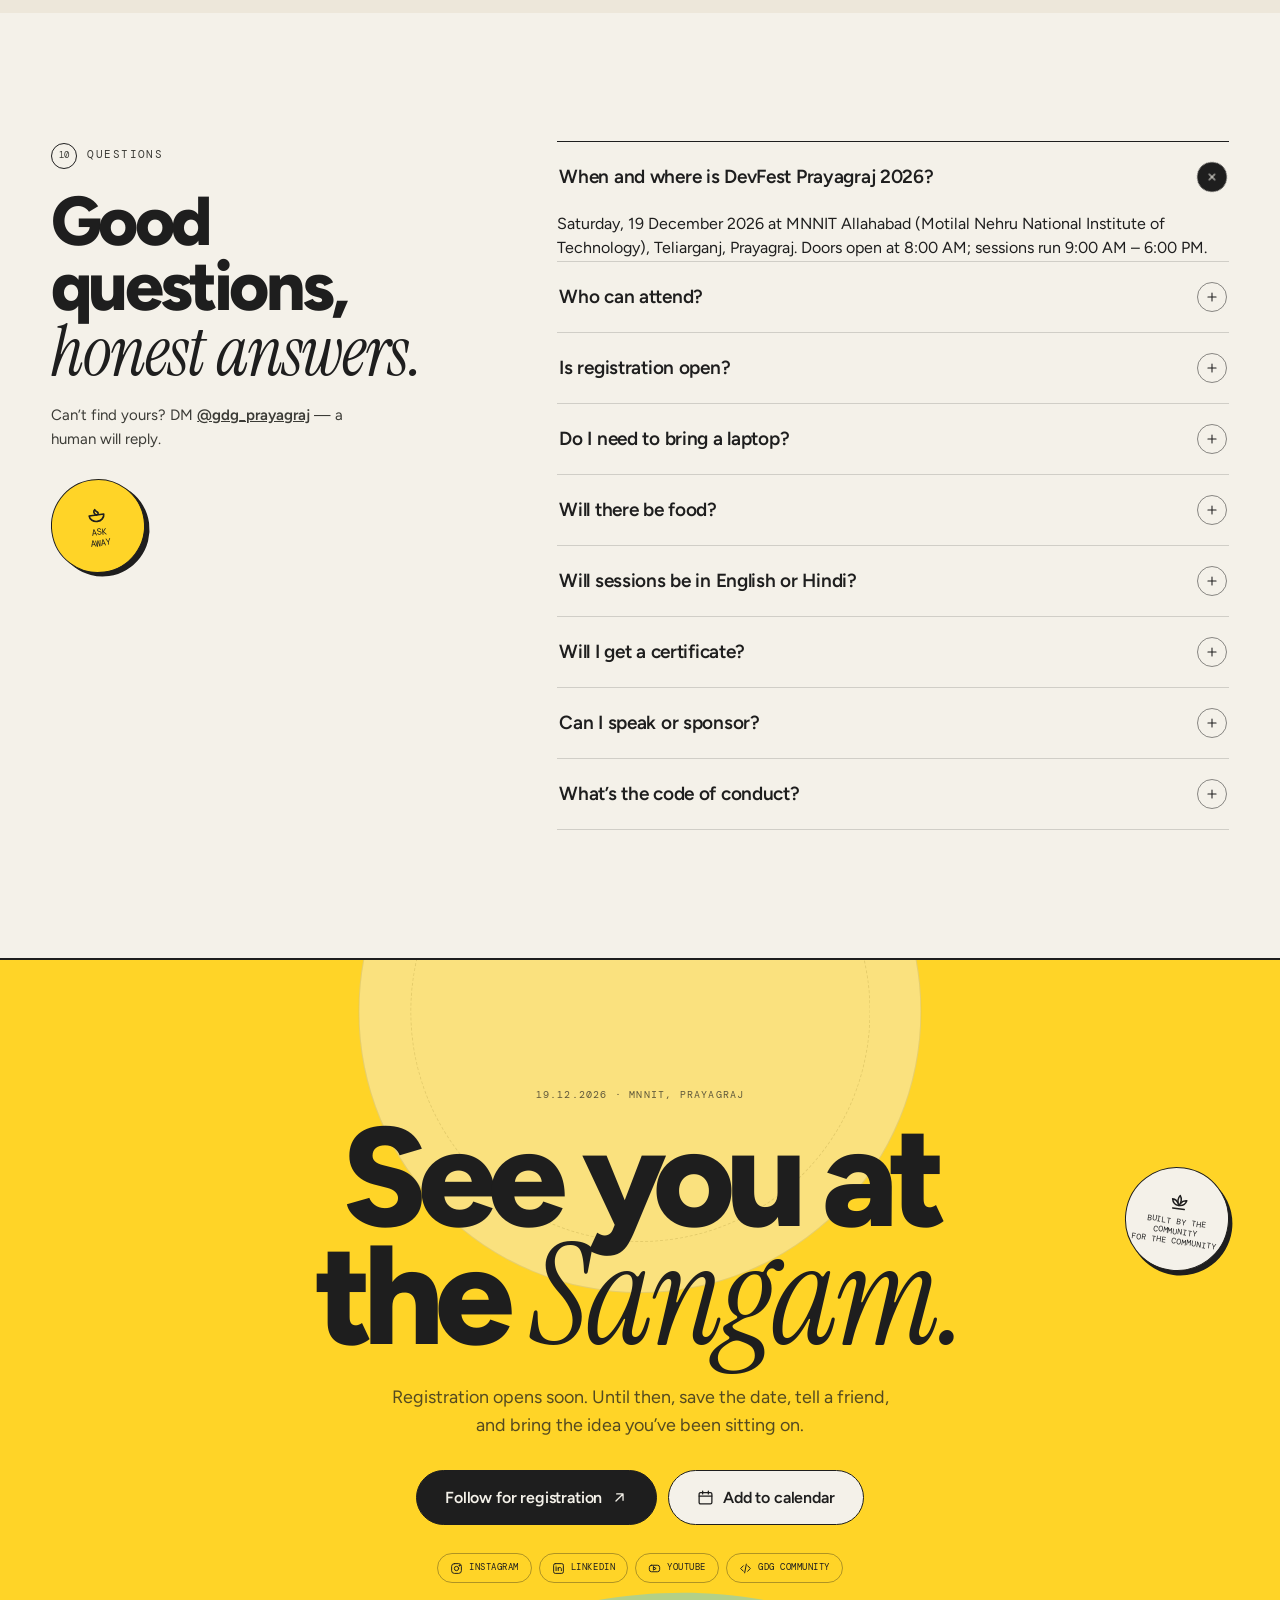
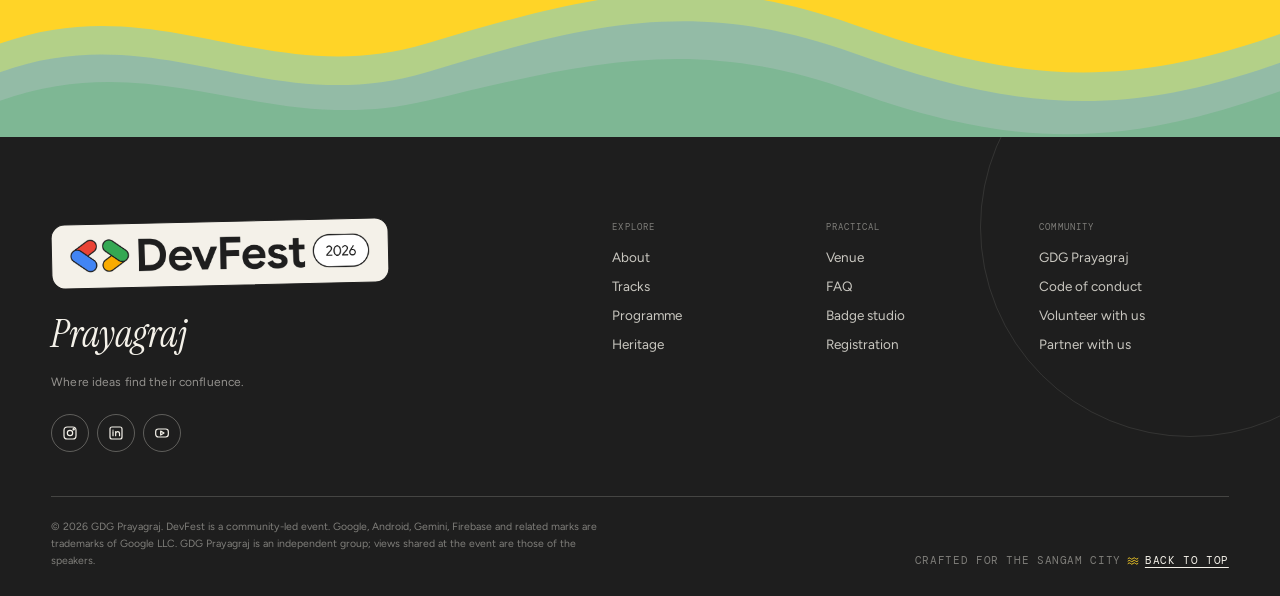
==== commit 250e1cf2: "feat(team): redesign crew cards with avatars, coloured shadows and hover interactions Centred cards " ====
--- a/devfest-prayagraj-2026/index.html
+++ b/devfest-prayagraj-2026/index.html
@@ -87,6 +87,22 @@
   <symbol id="i-wave" viewBox="0 0 24 24"><path d="M2 7q2.5-3 5 0t5 0 5 0 5 0M2 12q2.5-3 5 0t5 0 5 0 5 0M2 17q2.5-3 5 0t5 0 5 0 5 0"/></symbol>
   <symbol id="i-lotus" viewBox="0 0 24 24"><path d="M12 4c2.6 3.2 2.6 8.4 0 12-2.6-3.6-2.6-8.8 0-12Z"/><path d="M12 16c-4.2 0-7.6-2.6-8.6-7 3.2.2 5.6 1.6 6.9 4M12 16c4.2 0 7.6-2.6 8.6-7-3.2.2-5.6 1.6-6.9 4M5 20h14"/></symbol>
   <symbol id="i-mic" viewBox="0 0 24 24"><rect x="9" y="3" width="6" height="11" rx="3"/><path d="M5.5 11a6.5 6.5 0 0 0 13 0M12 17.5V21M8.5 21h7"/></symbol>
+  <symbol id="av-base" viewBox="0 0 100 100">
+    <path d="M12 102c0-20 15-31 38-31s38 11 38 31Z" style="fill:var(--av-shirt,#4285F4)" stroke="#1E1E1E" stroke-width="2.5"/>
+    <path d="M41 60h18v13a9 9 0 0 1-18 0Z" fill="#E8B88A" stroke="#1E1E1E" stroke-width="2.5"/>
+    <path d="M40 73 50 90l10-17" fill="none" stroke="#1E1E1E" stroke-width="2.2" stroke-linecap="round" stroke-linejoin="round"/>
+    <rect x="44.5" y="88" width="11" height="9" rx="2" fill="#FFFDF6" stroke="#1E1E1E" stroke-width="2"/>
+    <circle cx="30.5" cy="46" r="4.5" fill="#E8B88A" stroke="#1E1E1E" stroke-width="2.5"/>
+    <circle cx="69.5" cy="46" r="4.5" fill="#E8B88A" stroke="#1E1E1E" stroke-width="2.5"/>
+    <ellipse cx="50" cy="44" rx="19.5" ry="22" fill="#E8B88A" stroke="#1E1E1E" stroke-width="2.5"/>
+    <ellipse cx="42.5" cy="45" rx="2.2" ry="2.8" fill="#1E1E1E"/>
+    <ellipse cx="57.5" cy="45" rx="2.2" ry="2.8" fill="#1E1E1E"/>
+    <path d="M43 54.5c4 4 10 4 14 0" fill="none" stroke="#1E1E1E" stroke-width="2.4" stroke-linecap="round"/>
+  </symbol>
+  <symbol id="av-h1" viewBox="0 0 100 100"><path d="M30 41c-3-17 7-25 21-25s23 8 19 25c-2-8-7-12-15-13-8 3-18 4-25 13Z" fill="#1E1E1E"/></symbol>
+  <symbol id="av-h2" viewBox="0 0 100 100"><path d="M30 42c-5-6-4-15 2-18 1-7 9-10 14-7 5-4 13-2 15 3 7 1 11 9 7 15 2 3 2 5 2 7-3-6-7-9-11-10-6 3-13 3-19 0-4 1-8 4-10 10Z" fill="#1E1E1E"/></symbol>
+  <symbol id="av-h3" viewBox="0 0 100 100"><path d="M30 41c-2-16 7-24 20-24s22 8 20 24c-4-7-9-11-14-12-9 1-19 3-26 12Z" fill="#1E1E1E"/><g fill="none" stroke="#1E1E1E" stroke-width="2.4"><circle cx="42" cy="45.5" r="6.5"/><circle cx="58" cy="45.5" r="6.5"/><path d="M48.5 45.5h3M35.5 45l-5-1.5M64.5 45l5-1.5"/></g></symbol>
+  <symbol id="av-h4" viewBox="0 0 100 100"><path d="M29 38c0-15 9-23 21-23s21 8 21 23Z" style="fill:var(--av-shirt,#4285F4)" stroke="#1E1E1E" stroke-width="2.5" stroke-linejoin="round"/><path d="M27 38h46" stroke="#1E1E1E" stroke-width="5" stroke-linecap="round"/><circle cx="50" cy="13.5" r="3.5" fill="#1E1E1E"/></symbol>
   <symbol id="i-plus" viewBox="0 0 24 24"><path d="M12 5v14M5 12h14"/></symbol>
   <symbol id="i-pin" viewBox="0 0 24 24"><path d="M20 10c0 6-8 12-8 12S4 16 4 10a8 8 0 1 1 16 0Z"/><circle cx="12" cy="10" r="2.6"/></symbol>
   <symbol id="i-calendar" viewBox="0 0 24 24"><rect x="3" y="5" width="18" height="16" rx="2"/><path d="M8 3v4M16 3v4M3 10h18"/></symbol>
@@ -755,6 +771,55 @@
           </article>
         </div>
       </div>
+
+      <div class="speaker-wall">
+        <div class="speaker-wall__head" data-reveal>
+          <h3>A taste of the <em>stage.</em></h3>
+          <span class="speaker-wall__badge">Sample line-up · placeholder speakers</span>
+        </div>
+        <div class="speaker-wall__grid">
+          <article class="speaker-card speaker-card--blue tilt" data-reveal>
+            <div class="speaker-card__top">
+              <svg class="av" viewBox="0 0 100 100" aria-hidden="true"><use href="#av-base"/><use href="#av-h1"/></svg>
+              <span class="speaker-card__track">AI</span>
+            </div>
+            <h4>Aarav Mehta</h4>
+            <p class="speaker-card__role">ML engineer · Bengaluru</p>
+            <p class="speaker-card__talk">“Shipping Gemini agents that survive production”</p>
+            <span class="speaker-card__foot">Talk · 25 min</span>
+          </article>
+          <article class="speaker-card speaker-card--green tilt" data-reveal style="--d:70ms">
+            <div class="speaker-card__top">
+              <svg class="av" viewBox="0 0 100 100" aria-hidden="true"><use href="#av-base"/><use href="#av-h3"/></svg>
+              <span class="speaker-card__track">Cloud</span>
+            </div>
+            <h4>Ishita Rao</h4>
+            <p class="speaker-card__role">Cloud architect · Pune</p>
+            <p class="speaker-card__talk">“Zero to scale on Cloud Run, without the bill shock”</p>
+            <span class="speaker-card__foot">Talk · 25 min</span>
+          </article>
+          <article class="speaker-card speaker-card--yellow tilt" data-reveal style="--d:140ms">
+            <div class="speaker-card__top">
+              <svg class="av" viewBox="0 0 100 100" aria-hidden="true"><use href="#av-base"/><use href="#av-h2"/></svg>
+              <span class="speaker-card__track">Android</span>
+            </div>
+            <h4>Kabir Anand</h4>
+            <p class="speaker-card__role">Android developer · Lucknow</p>
+            <p class="speaker-card__talk">“Compose, adaptive layouts and the foldable future”</p>
+            <span class="speaker-card__foot">Workshop · 60 min</span>
+          </article>
+          <article class="speaker-card speaker-card--red tilt" data-reveal style="--d:210ms">
+            <div class="speaker-card__top">
+              <svg class="av" viewBox="0 0 100 100" aria-hidden="true"><use href="#av-base"/><use href="#av-h4"/></svg>
+              <span class="speaker-card__track">Web</span>
+            </div>
+            <h4>Naina Kapoor</h4>
+            <p class="speaker-card__role">Web performance lead · Delhi</p>
+            <p class="speaker-card__talk">“Fast by default: the modern web platform in 2026”</p>
+            <span class="speaker-card__foot">Talk · 25 min</span>
+          </article>
+        </div>
+      </div>
     </div>
   </section>
 
@@ -770,62 +835,101 @@
       </div>
 
       <div class="team-grid">
-        <article class="person person--blue" data-reveal>
-          <div class="person__avatar"><span>AK</span><div class="person__ring" aria-hidden="true"></div></div>
+        <article class="person person--blue tilt" data-hi="Namaste!" data-reveal>
+          <div class="person__avatar">
+            <svg class="av" viewBox="0 0 100 100" aria-hidden="true"><use href="#av-base"/><use href="#av-h1"/></svg>
+            <div class="person__ring" aria-hidden="true"></div>
+            <span class="person__check" aria-hidden="true"><svg class="ic"><use href="#i-check"/></svg></span>
+          </div>
           <h3>Ankit Kumar Verma</h3>
-          <p>Organizer</p>
+          <p class="person__role">Organizer</p>
           <span class="person__tag">GDG Prayagraj</span>
         </article>
-        <article class="person person--green" data-reveal style="--d:50ms">
-          <div class="person__avatar"><span>HG</span><div class="person__ring" aria-hidden="true"></div></div>
+        <article class="person person--green tilt" data-hi="Hello!" data-reveal style="--d:50ms">
+          <div class="person__avatar">
+            <svg class="av" viewBox="0 0 100 100" aria-hidden="true"><use href="#av-base"/><use href="#av-h3"/></svg>
+            <div class="person__ring" aria-hidden="true"></div>
+            <span class="person__check" aria-hidden="true"><svg class="ic"><use href="#i-check"/></svg></span>
+          </div>
           <h3>Hridyesh Gupta</h3>
-          <p>Co-organizer</p>
+          <p class="person__role">Co-organizer</p>
           <span class="person__tag">GDG Prayagraj</span>
         </article>
-        <article class="person person--yellow" data-reveal style="--d:100ms">
-          <div class="person__avatar"><span>AS</span><div class="person__ring" aria-hidden="true"></div></div>
+        <article class="person person--yellow tilt" data-hi="Hi there!" data-reveal style="--d:100ms">
+          <div class="person__avatar">
+            <svg class="av" viewBox="0 0 100 100" aria-hidden="true"><use href="#av-base"/><use href="#av-h2"/></svg>
+            <div class="person__ring" aria-hidden="true"></div>
+            <span class="person__check" aria-hidden="true"><svg class="ic"><use href="#i-check"/></svg></span>
+          </div>
           <h3>Agamya Samuel</h3>
-          <p>Core team</p>
-          <span class="person__tag">Web &amp; design</span>
-        </article>
-        <article class="person person--red" data-reveal style="--d:150ms">
-          <div class="person__avatar"><span>AK</span><div class="person__ring" aria-hidden="true"></div></div>
+          <p class="person__role">Web &amp; design</p>
+          <span class="person__tag">GDG Prayagraj</span>
+        </article>
+        <article class="person person--red tilt" data-hi="Welcome!" data-reveal style="--d:150ms">
+          <div class="person__avatar">
+            <svg class="av" viewBox="0 0 100 100" aria-hidden="true"><use href="#av-base"/><use href="#av-h4"/></svg>
+            <div class="person__ring" aria-hidden="true"></div>
+            <span class="person__check" aria-hidden="true"><svg class="ic"><use href="#i-check"/></svg></span>
+          </div>
           <h3>Aditya Kumar</h3>
-          <p>Core team</p>
-          <span class="person__tag">Web &amp; design</span>
-        </article>
-        <article class="person person--green" data-reveal style="--d:200ms">
-          <div class="person__avatar"><span>SS</span><div class="person__ring" aria-hidden="true"></div></div>
+          <p class="person__role">Web &amp; design</p>
+          <span class="person__tag">GDG Prayagraj</span>
+        </article>
+        <article class="person person--blue tilt" data-hi="Hey!" data-reveal style="--d:200ms">
+          <div class="person__avatar">
+            <svg class="av" viewBox="0 0 100 100" aria-hidden="true"><use href="#av-base"/><use href="#av-h2"/></svg>
+            <div class="person__ring" aria-hidden="true"></div>
+            <span class="person__check" aria-hidden="true"><svg class="ic"><use href="#i-check"/></svg></span>
+          </div>
           <h3>Sarthak Singh</h3>
-          <p>Core team</p>
-          <span class="person__tag">Community</span>
-        </article>
-        <article class="person person--blue" data-reveal style="--d:250ms">
-          <div class="person__avatar"><span>MS</span><div class="person__ring" aria-hidden="true"></div></div>
+          <p class="person__role">Community</p>
+          <span class="person__tag">GDG Prayagraj</span>
+        </article>
+        <article class="person person--green tilt" data-hi="Kaise ho?" data-reveal style="--d:250ms">
+          <div class="person__avatar">
+            <svg class="av" viewBox="0 0 100 100" aria-hidden="true"><use href="#av-base"/><use href="#av-h4"/></svg>
+            <div class="person__ring" aria-hidden="true"></div>
+            <span class="person__check" aria-hidden="true"><svg class="ic"><use href="#i-check"/></svg></span>
+          </div>
           <h3>Mohd Shadab</h3>
-          <p>Core team</p>
-          <span class="person__tag">Operations</span>
-        </article>
-        <article class="person person--red" data-reveal style="--d:300ms">
-          <div class="person__avatar"><span>AR</span><div class="person__ring" aria-hidden="true"></div></div>
+          <p class="person__role">Operations</p>
+          <span class="person__tag">GDG Prayagraj</span>
+        </article>
+        <article class="person person--yellow tilt" data-hi="Aaiye!" data-reveal style="--d:300ms">
+          <div class="person__avatar">
+            <svg class="av" viewBox="0 0 100 100" aria-hidden="true"><use href="#av-base"/><use href="#av-h1"/></svg>
+            <div class="person__ring" aria-hidden="true"></div>
+            <span class="person__check" aria-hidden="true"><svg class="ic"><use href="#i-check"/></svg></span>
+          </div>
           <h3>Anshuman Rai</h3>
-          <p>Core team</p>
-          <span class="person__tag">Partnerships</span>
-        </article>
-        <article class="person person--yellow" data-reveal style="--d:350ms">
-          <div class="person__avatar"><span>MK</span><div class="person__ring" aria-hidden="true"></div></div>
+          <p class="person__role">Partnerships</p>
+          <span class="person__tag">GDG Prayagraj</span>
+        </article>
+        <article class="person person--red tilt" data-hi="Say hi!" data-reveal style="--d:350ms">
+          <div class="person__avatar">
+            <svg class="av" viewBox="0 0 100 100" aria-hidden="true"><use href="#av-base"/><use href="#av-h3"/></svg>
+            <div class="person__ring" aria-hidden="true"></div>
+            <span class="person__check" aria-hidden="true"><svg class="ic"><use href="#i-check"/></svg></span>
+          </div>
           <h3>Manvi Kesarwani</h3>
-          <p>Core team</p>
-          <span class="person__tag">Community</span>
+          <p class="person__role">Community</p>
+          <span class="person__tag">GDG Prayagraj</span>
         </article>
         <a class="person person--more" href="https://www.instagram.com/gdg_prayagraj/" target="_blank" rel="noopener" data-reveal style="--d:400ms">
-          <div class="person__avatar"><span>+18</span></div>
-          <h3>And the crew</h3>
-          <p>Core team &amp; volunteers</p>
-          <span class="person__tag">Meet them on Instagram <svg class="ic"><use href="#i-arrow"/></svg></span>
+          <div class="crew-stack" aria-hidden="true">
+            <svg class="av av--blue" viewBox="0 0 100 100" aria-hidden="true"><use href="#av-base"/><use href="#av-h2"/></svg>
+            <svg class="av av--green" viewBox="0 0 100 100" aria-hidden="true"><use href="#av-base"/><use href="#av-h4"/></svg>
+            <svg class="av av--red" viewBox="0 0 100 100" aria-hidden="true"><use href="#av-base"/><use href="#av-h1"/></svg>
+            <span class="crew-stack__more">+18</span>
+          </div>
+          <div class="person--more__copy">
+            <h3>And the crew</h3>
+            <p>Core team &amp; volunteers who keep the current flowing.</p>
+          </div>
+          <span class="person--more__cta">Meet them on Instagram <svg class="ic"><use href="#i-arrow"/></svg></span>
         </a>
       </div>
-      <p class="team__note" data-reveal>Core team as of the 2025 edition; the 2026 crew and roles are being finalised. One thing won’t change: this is a community of volunteers.</p>
+      <p class="team__note" data-reveal>Core team as of the 2025 edition; the 2026 crew and roles are being finalised. Avatars are illustrations, not portraits. One thing won’t change: this is a community of volunteers.</p>
     </div>
   </section>
 
--- a/devfest-prayagraj-2026/css/style.css
+++ b/devfest-prayagraj-2026/css/style.css
@@ -577,10 +577,10 @@
 .slot-card__foot{display:inline-block;margin-top:12px;font-family:var(--mono);font-size:9px;letter-spacing:.1em;text-transform:uppercase;padding:5px 9px;border:1px solid var(--line);border-radius:999px}
 
 /* ---------- Avatars ---------- */
-.speaker-card--blue,.av--blue{--c:var(--blue);--c-soft:var(--blue-soft);--av-shirt:var(--blue)}
-.speaker-card--green,.av--green{--c:var(--green);--c-soft:var(--green-soft);--av-shirt:var(--green)}
-.speaker-card--yellow,.av--yellow{--c:var(--yellow);--c-soft:var(--yellow-soft);--av-shirt:var(--yellow)}
-.speaker-card--red,.av--red{--c:var(--red);--c-soft:var(--red-soft);--av-shirt:var(--red)}
+.person--blue,.speaker-card--blue,.av--blue{--c:var(--blue);--c-soft:var(--blue-soft);--av-shirt:var(--blue)}
+.person--green,.speaker-card--green,.av--green{--c:var(--green);--c-soft:var(--green-soft);--av-shirt:var(--green)}
+.person--yellow,.speaker-card--yellow,.av--yellow{--c:var(--yellow);--c-soft:var(--yellow-soft);--av-shirt:var(--yellow)}
+.person--red,.speaker-card--red,.av--red{--c:var(--red);--c-soft:var(--red-soft);--av-shirt:var(--red)}
 .av{display:block;width:100%;height:100%;flex:none;border-radius:50%;background:var(--c-soft,var(--paper));border:1.5px solid var(--ink);overflow:hidden;transition:transform .5s var(--ease-spring)}
 
 /* ---------- Speaker wall ---------- */
@@ -605,26 +605,43 @@
 .speaker-card__foot{margin-top:14px;font-family:var(--mono);font-size:9px;letter-spacing:.1em;text-transform:uppercase;color:var(--muted)}
 
 /* ---------- Team ---------- */
-.team-grid{display:grid;grid-template-columns:repeat(4,1fr);gap:14px}
+.team-grid{display:grid;grid-template-columns:repeat(4,1fr);gap:28px 24px;padding-right:8px}
 .person{
-  position:relative;border:1.5px solid var(--line);border-radius:20px;padding:20px 18px 18px;
-  background:rgba(255,255,255,.28);transition:border-color .3s,background .3s,transform .4s var(--ease);
-}
-a.person{display:block}
-.person:hover{border-color:var(--ink);background:rgba(255,255,255,.6);transform:translateY(-3px)}
-.person__avatar{position:relative;width:64px;height:64px;border-radius:50%;display:grid;place-items:center;margin-bottom:16px;border:1.5px solid var(--ink);font-family:var(--mono);font-size:17px;letter-spacing:.02em;font-weight:500}
-.person--blue .person__avatar{background:var(--blue-soft)}
-.person--green .person__avatar{background:var(--green-soft)}
-.person--yellow .person__avatar{background:var(--yellow-soft)}
-.person--red .person__avatar{background:var(--red-soft)}
-.person__ring{position:absolute;inset:-5px;border:1px dashed var(--line-strong);border-radius:50%;opacity:0;transition:opacity .3s,transform .5s var(--ease);transform:scale(.9)}
-.person:hover .person__ring{opacity:1;transform:scale(1) rotate(20deg)}
-.person h3{font-size:16.5px;letter-spacing:-.02em;line-height:1.2}
-.person p{font-size:12px;color:var(--muted);margin-top:3px}
-.person__tag{display:inline-flex;align-items:center;gap:4px;margin-top:12px;font-family:var(--mono);font-size:8.5px;letter-spacing:.08em;text-transform:uppercase;padding:4px 7px;border:1px solid var(--line);border-radius:999px}
-.person__tag .ic{width:11px;height:11px}
-.person--more{border-style:dashed;background:var(--green-wash)}
-.person--more .person__avatar{background:var(--paper);border-style:dashed;font-size:13px}
+  position:relative;display:flex;flex-direction:column;align-items:center;text-align:center;
+  background:#FFFDF6;border:1.5px solid var(--ink);border-radius:24px;padding:28px 16px 22px;
+  box-shadow:6px 6px 0 var(--c,var(--ink));
+  transition:opacity .9s var(--ease) var(--d,0ms),transform .5s var(--ease),box-shadow .35s var(--ease);
+}
+.person:hover{transform:translate(-3px,-4px);box-shadow:10px 11px 0 var(--c,var(--ink))}
+.person::after{
+  content:attr(data-hi);position:absolute;top:14px;right:12px;font-family:var(--mono);font-size:10px;letter-spacing:.04em;
+  padding:5px 9px;background:var(--ink);color:var(--paper);border-radius:12px 12px 12px 3px;pointer-events:none;
+  opacity:0;transform:translateY(8px) scale(.8) rotate(4deg);transform-origin:left bottom;transition:opacity .25s,transform .45s var(--ease-spring);
+}
+@media (hover:hover){.person[data-hi]:hover::after{opacity:1;transform:rotate(4deg)}}
+.person__avatar{position:relative;width:104px;height:104px;margin-bottom:16px}
+.person:hover .person__avatar .av{transform:scale(1.07) rotate(-5deg)}
+.person__ring{position:absolute;inset:-8px;border:1.5px dashed var(--c);border-radius:50%;opacity:0;transform:scale(.88);transition:opacity .3s,transform .7s var(--ease)}
+.person:hover .person__ring{opacity:1;transform:scale(1) rotate(50deg)}
+.person__check{position:absolute;right:1px;bottom:1px;width:27px;height:27px;border-radius:50%;display:grid;place-items:center;background:var(--c);color:#fff;border:1.5px solid var(--ink);transition:transform .45s var(--ease-spring)}
+.person--yellow .person__check{color:var(--ink)}
+.person:hover .person__check{transform:scale(1.18) rotate(-10deg)}
+.person__check .ic{width:13px;height:13px;stroke-width:2.8}
+.person h3{font-size:18px;letter-spacing:-.025em;line-height:1.15}
+.person__role{margin-top:10px;font-size:12.5px;font-weight:650;line-height:1.2;padding:5px 12px;border-radius:999px;background:var(--c-soft);border:1px solid var(--ink)}
+.person__tag{margin-top:12px;font-family:var(--mono);font-size:9.5px;letter-spacing:.1em;text-transform:uppercase;color:var(--muted)}
+.person--more{grid-column:1/-1;flex-direction:row;flex-wrap:wrap;text-align:left;gap:16px 22px;padding:20px 26px;background:var(--green-wash);border-style:dashed}
+.crew-stack{display:flex;flex:none}
+.crew-stack .av,.crew-stack__more{width:56px;height:56px;margin-left:-14px}
+.crew-stack .av:first-child{margin-left:0}
+.crew-stack__more{position:relative;border-radius:50%;display:grid;place-items:center;background:var(--yellow-pop);border:1.5px solid var(--ink);font-family:var(--mono);font-size:13px;font-weight:500}
+.person--more:hover .crew-stack .av{transform:translateY(-4px)}
+.person--more__copy{flex:1;min-width:180px}
+.person--more__copy h3{font-size:21px}
+.person--more__copy p{font-size:13.5px;color:var(--ink-2);margin-top:4px}
+.person--more__cta{display:inline-flex;align-items:center;gap:7px;font-family:var(--mono);font-size:10.5px;letter-spacing:.08em;text-transform:uppercase;padding:11px 16px;border:1.5px solid var(--ink);border-radius:999px;background:var(--paper);transition:background .3s,color .3s}
+.person--more__cta .ic{width:13px;height:13px}
+.person--more:hover .person--more__cta{background:var(--ink);color:var(--paper)}
 .team__note{margin-top:22px;font-size:12.5px;color:var(--muted);max-width:70ch}
 
 /* ---------- Heritage ---------- */
@@ -1024,9 +1041,15 @@
   .hero-poster{transform:none}
 }
 
-/* ---------- Speaker wall: responsive ---------- */
+/* ---------- Speaker wall + team: responsive ---------- */
 @media (max-width:1020px){
   .speaker-wall__grid{grid-template-columns:repeat(2,1fr)}
+  .person--more{grid-column:auto;flex-direction:column;text-align:center;justify-content:center;padding:24px 16px}
+  .person--more__copy{flex:none;min-width:0}
+}
+@media (max-width:820px){
+  .person--more{grid-column:1/-1;flex-direction:row;text-align:left;justify-content:flex-start;padding:20px}
+  .person--more__copy{flex:1;min-width:180px}
 }
 @media (max-width:640px){
   .speaker-wall__grid{gap:16px 14px}
@@ -1035,6 +1058,12 @@
   .speaker-card h4{font-size:16px}
   .speaker-card__talk{font-size:15.5px}
   .speaker-card__track{padding:4px 8px;font-size:8.5px}
+  .team-grid{gap:18px 14px;padding-right:5px}
+  .person{padding:22px 10px 18px;box-shadow:4px 4px 0 var(--c,var(--ink))}
+  .person__avatar{width:82px;height:82px}
+  .person h3{font-size:15.5px}
+  .person__role{font-size:11.5px;padding:4px 10px}
+  .person--more{padding:18px 16px}
 }
 @media (max-width:380px){
   .speaker-wall__grid{grid-template-columns:1fr}
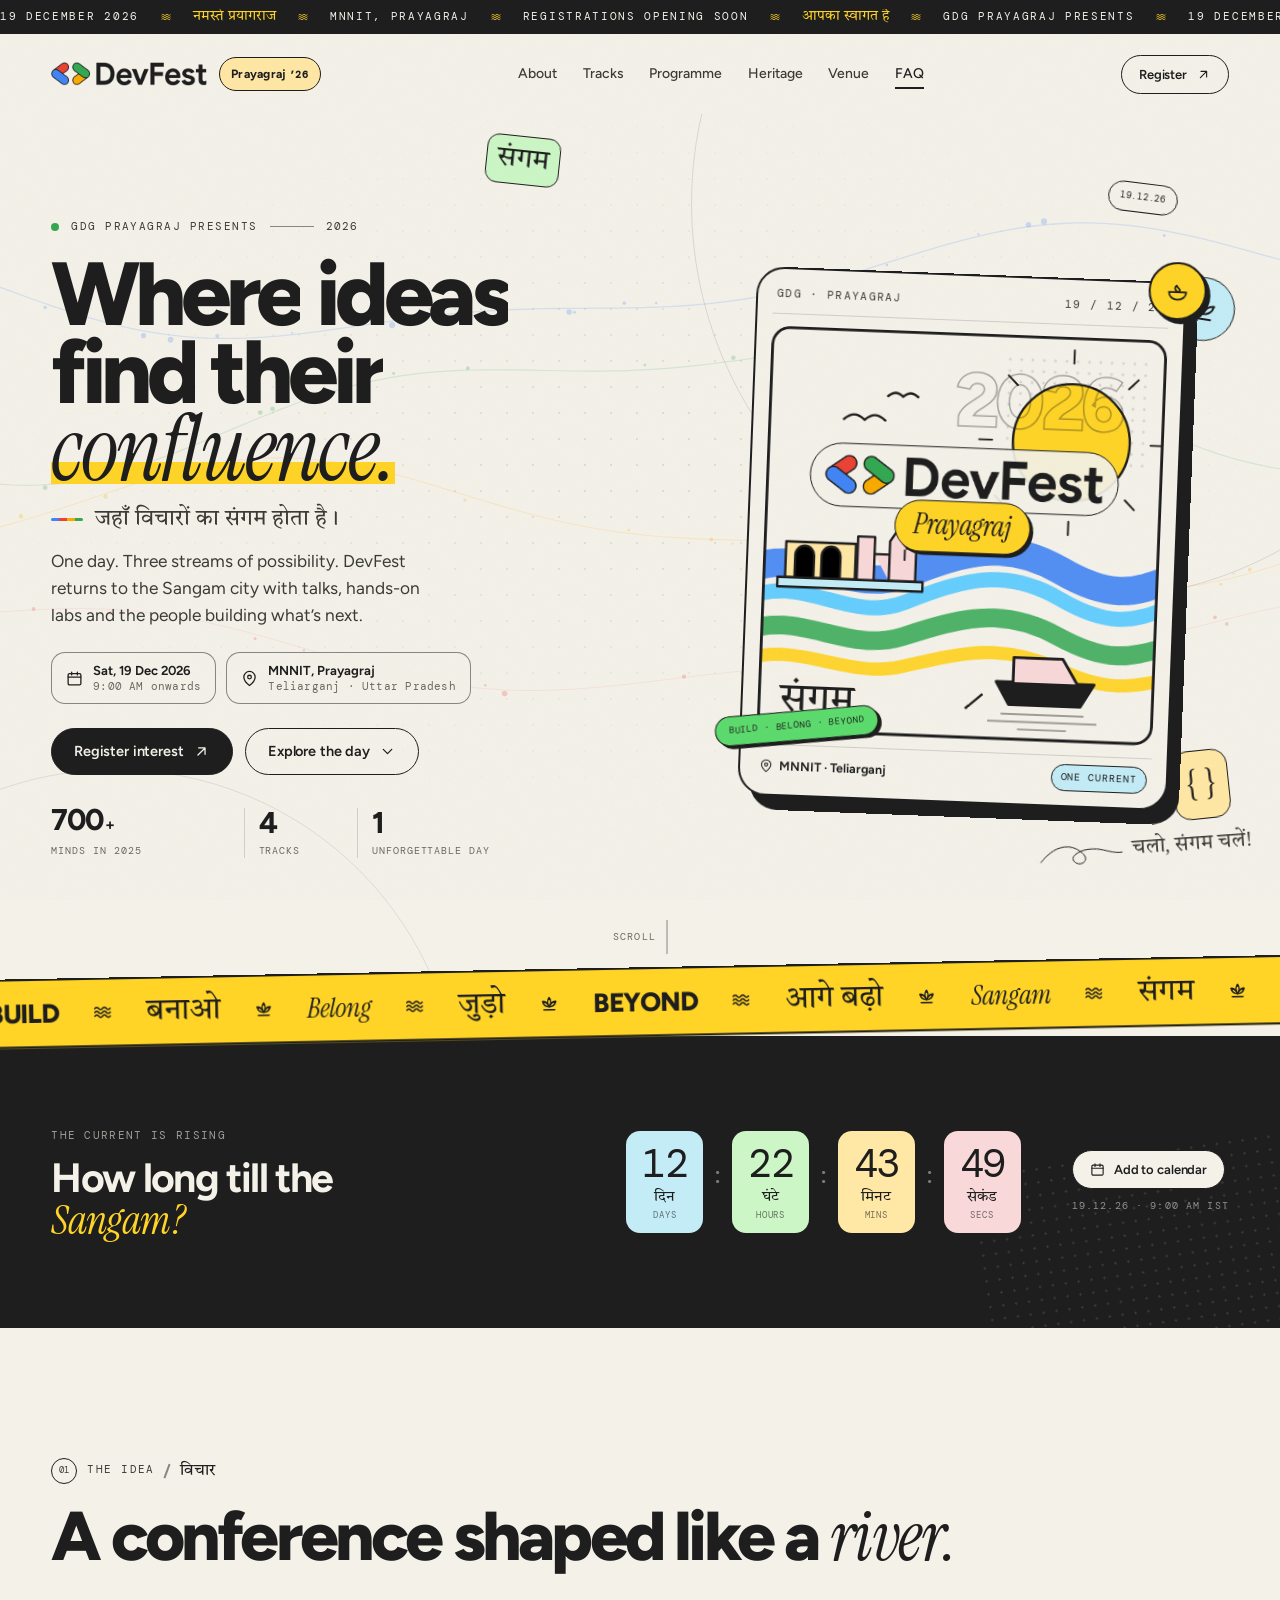
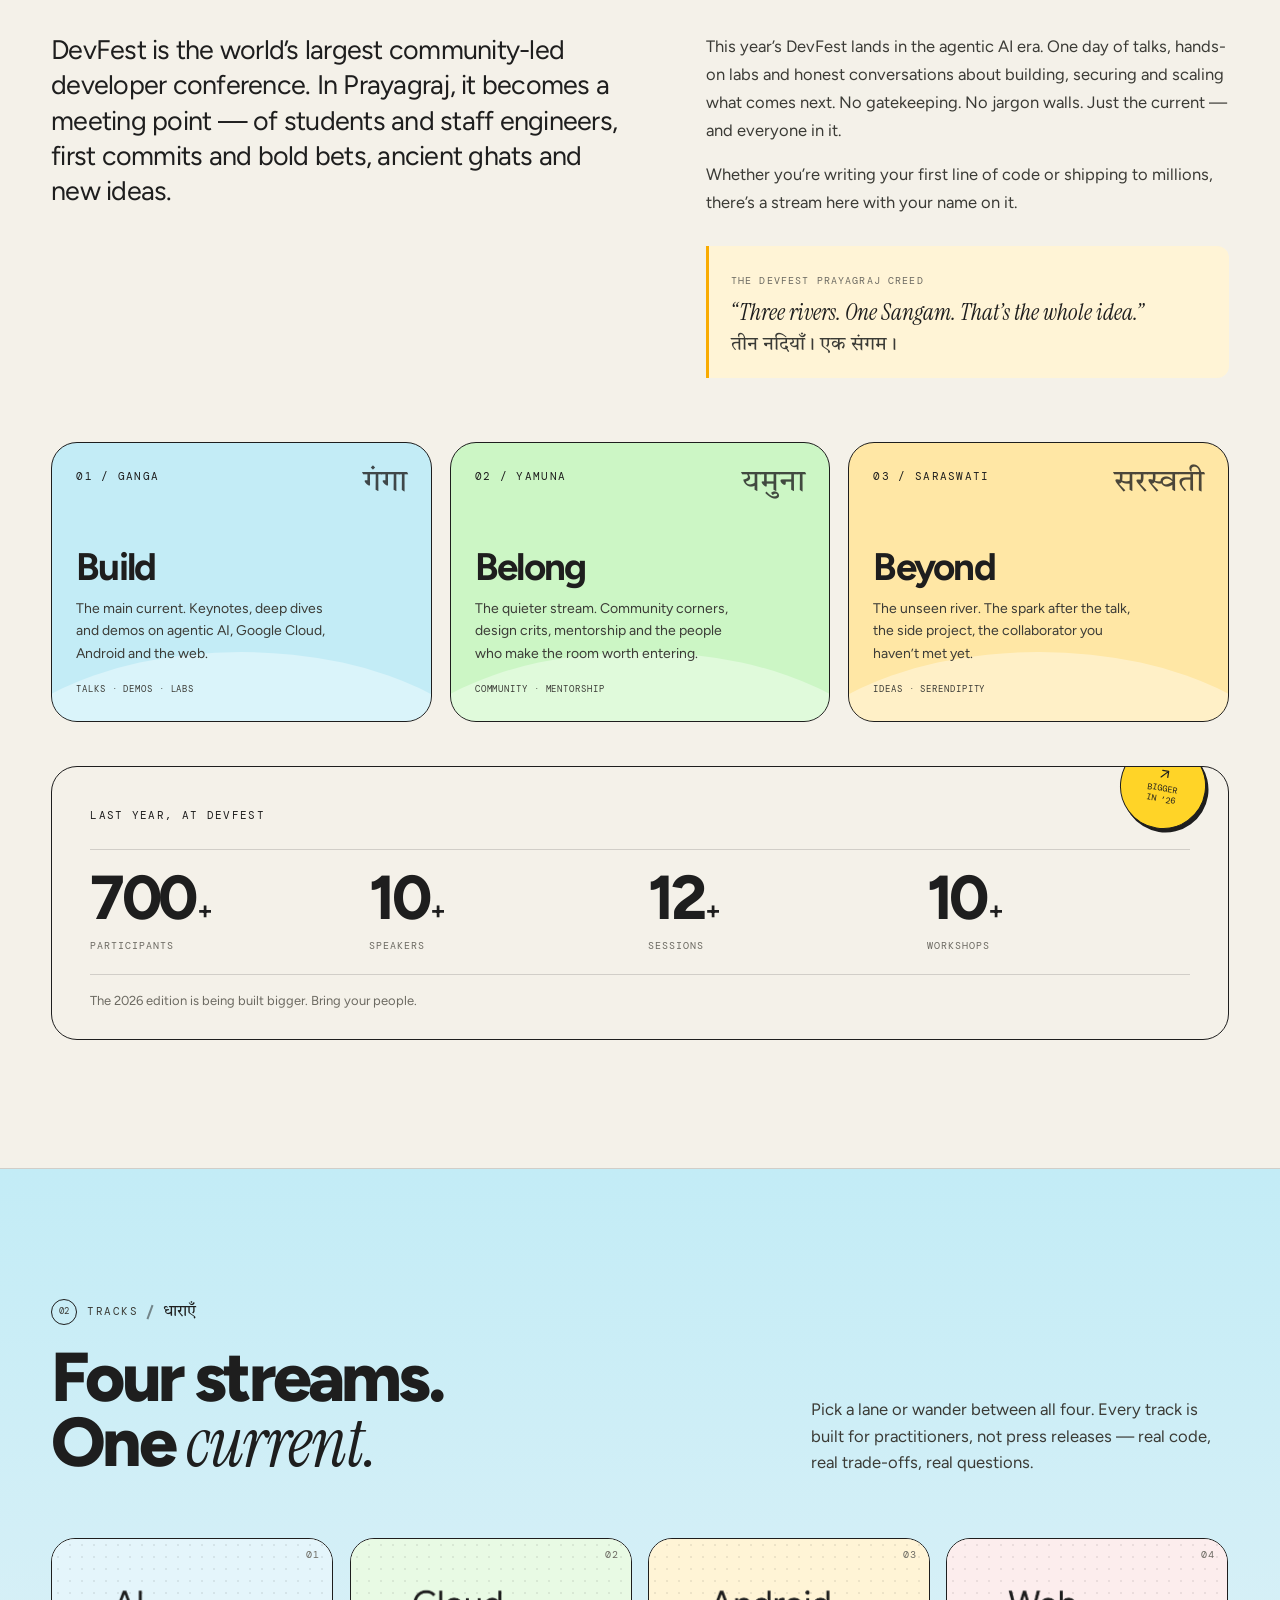
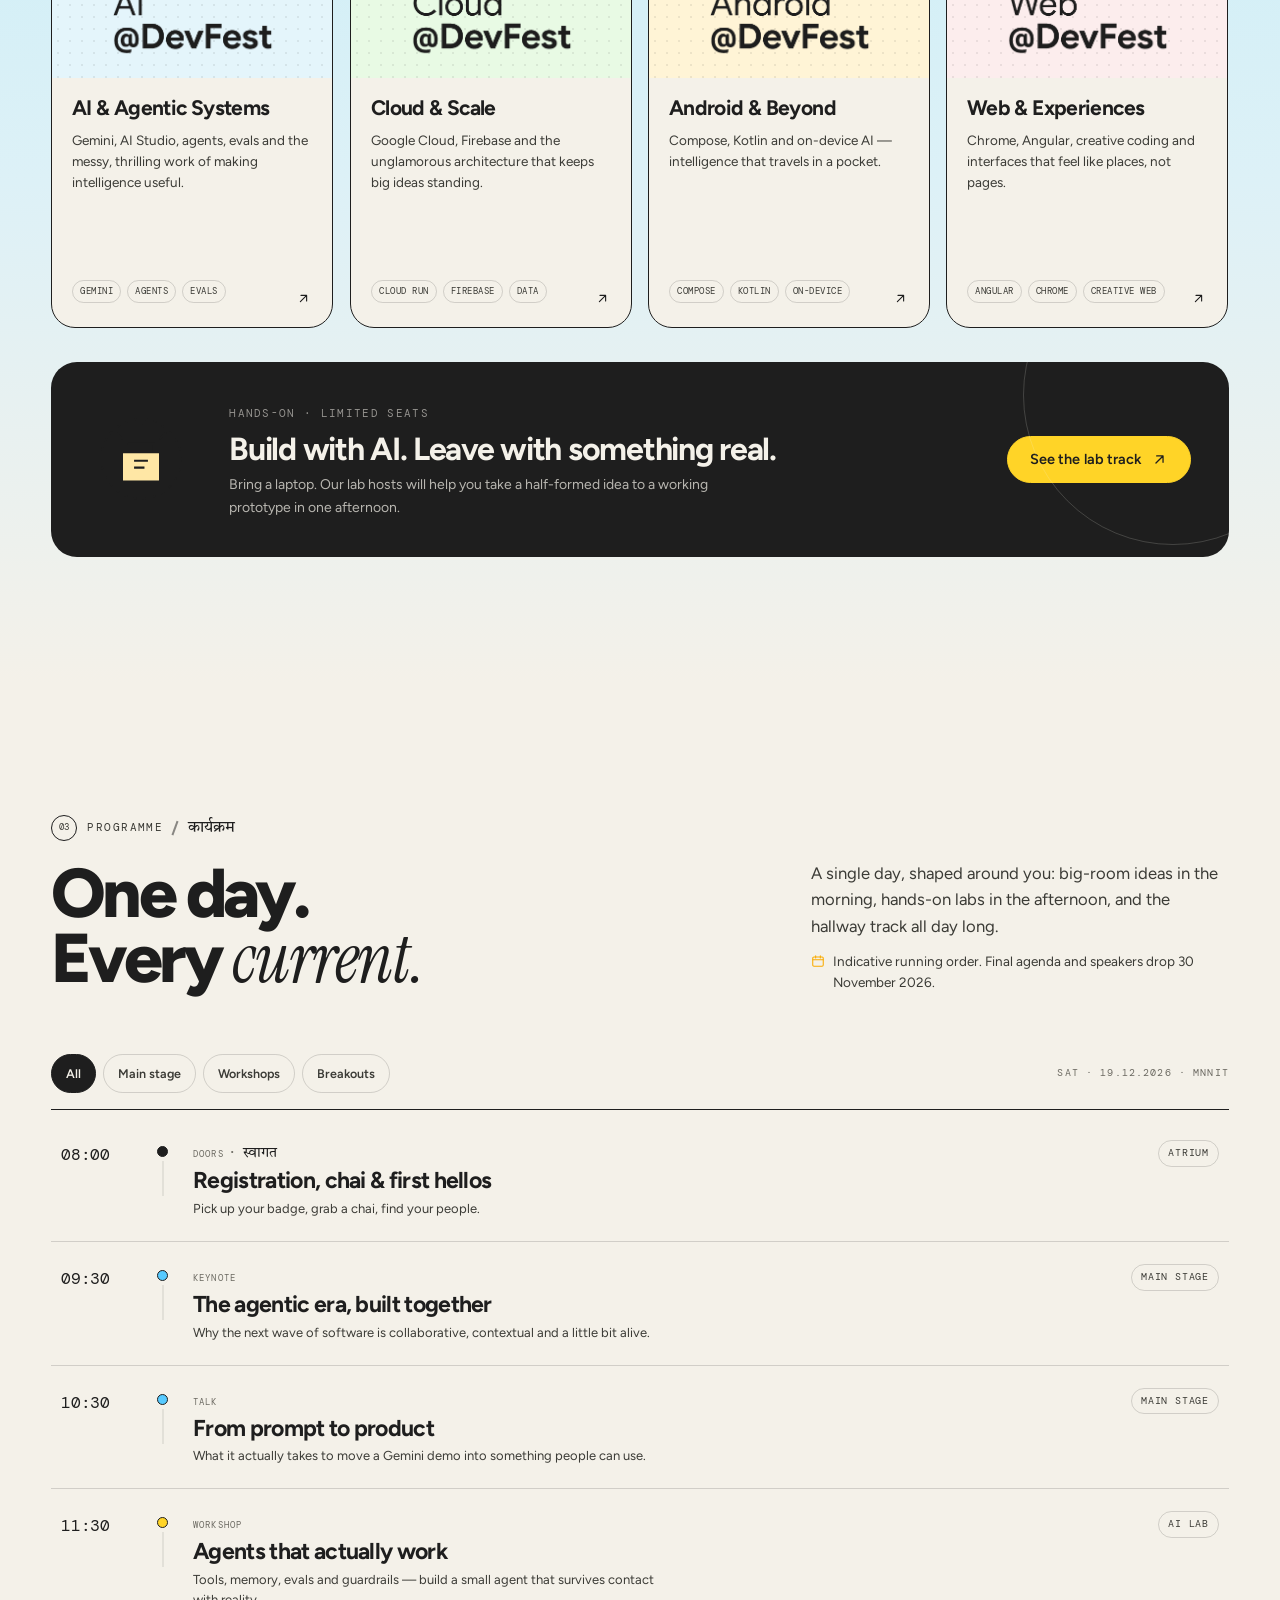
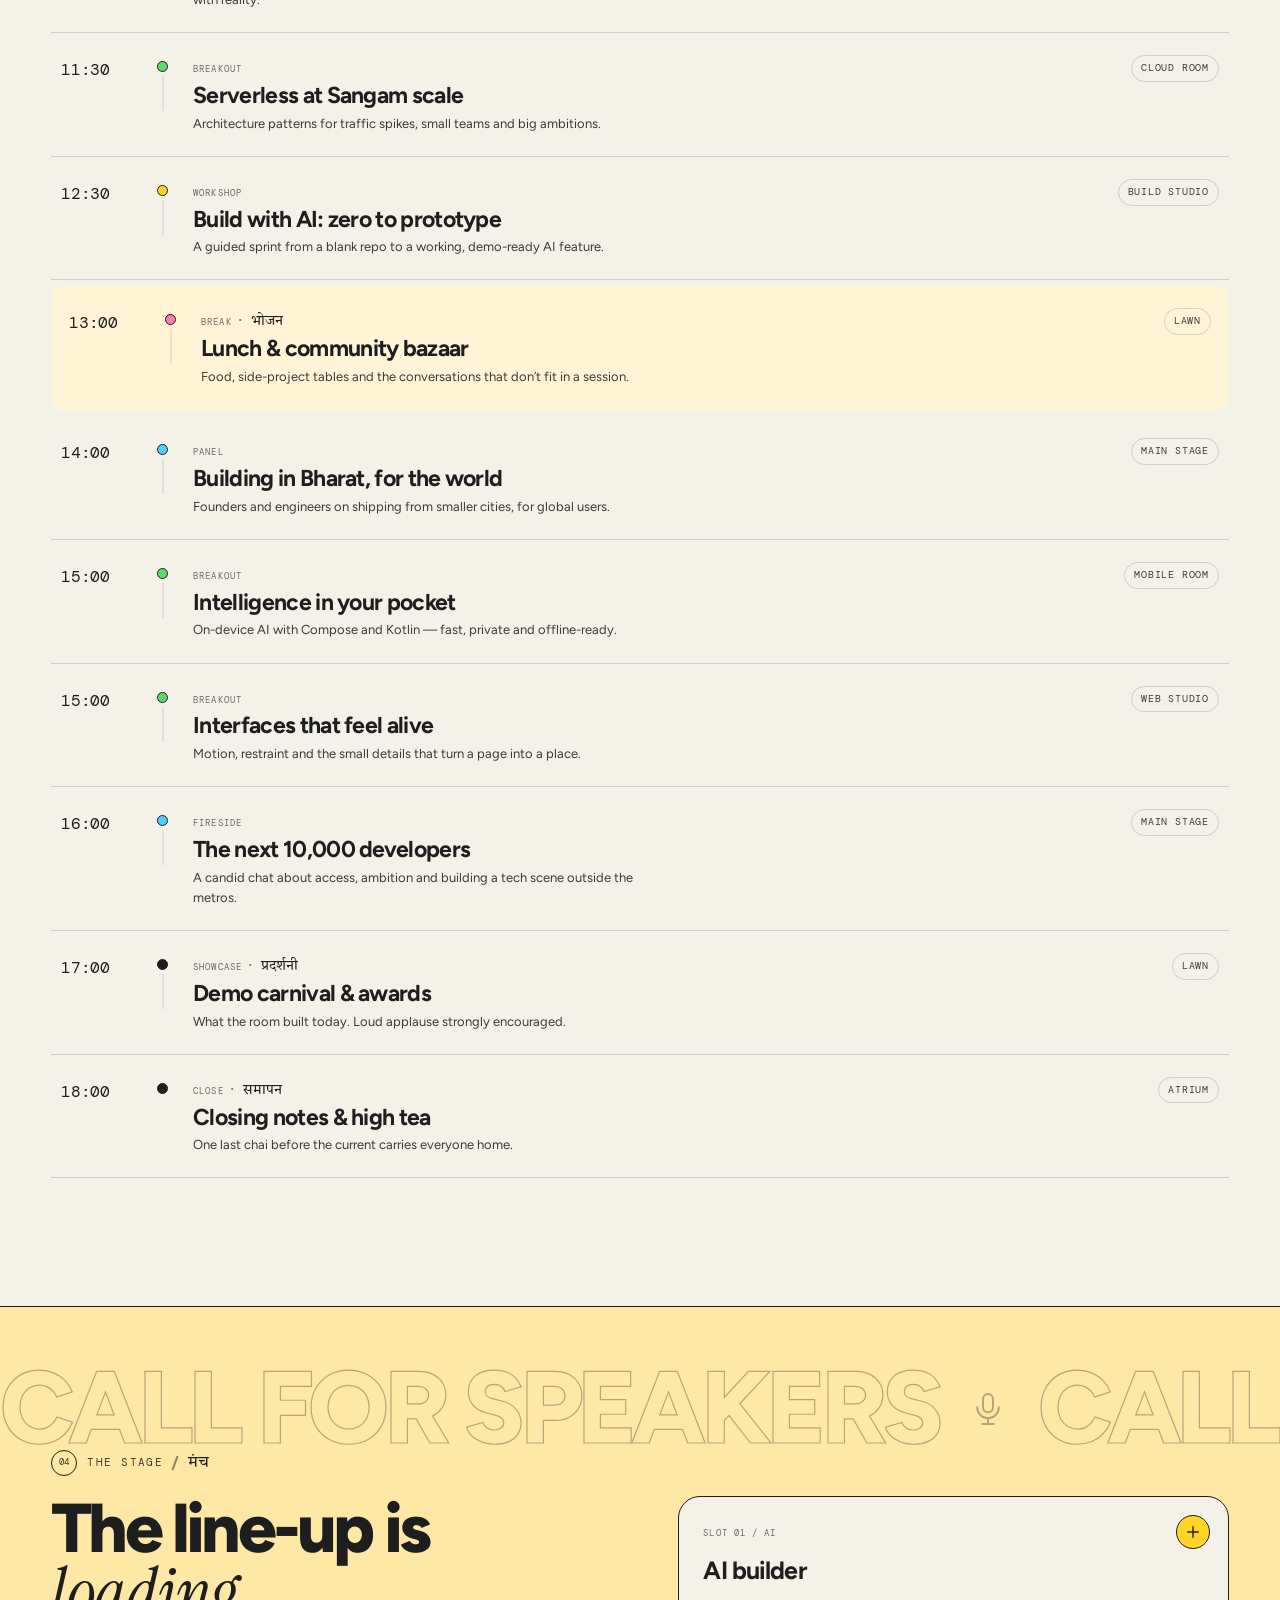
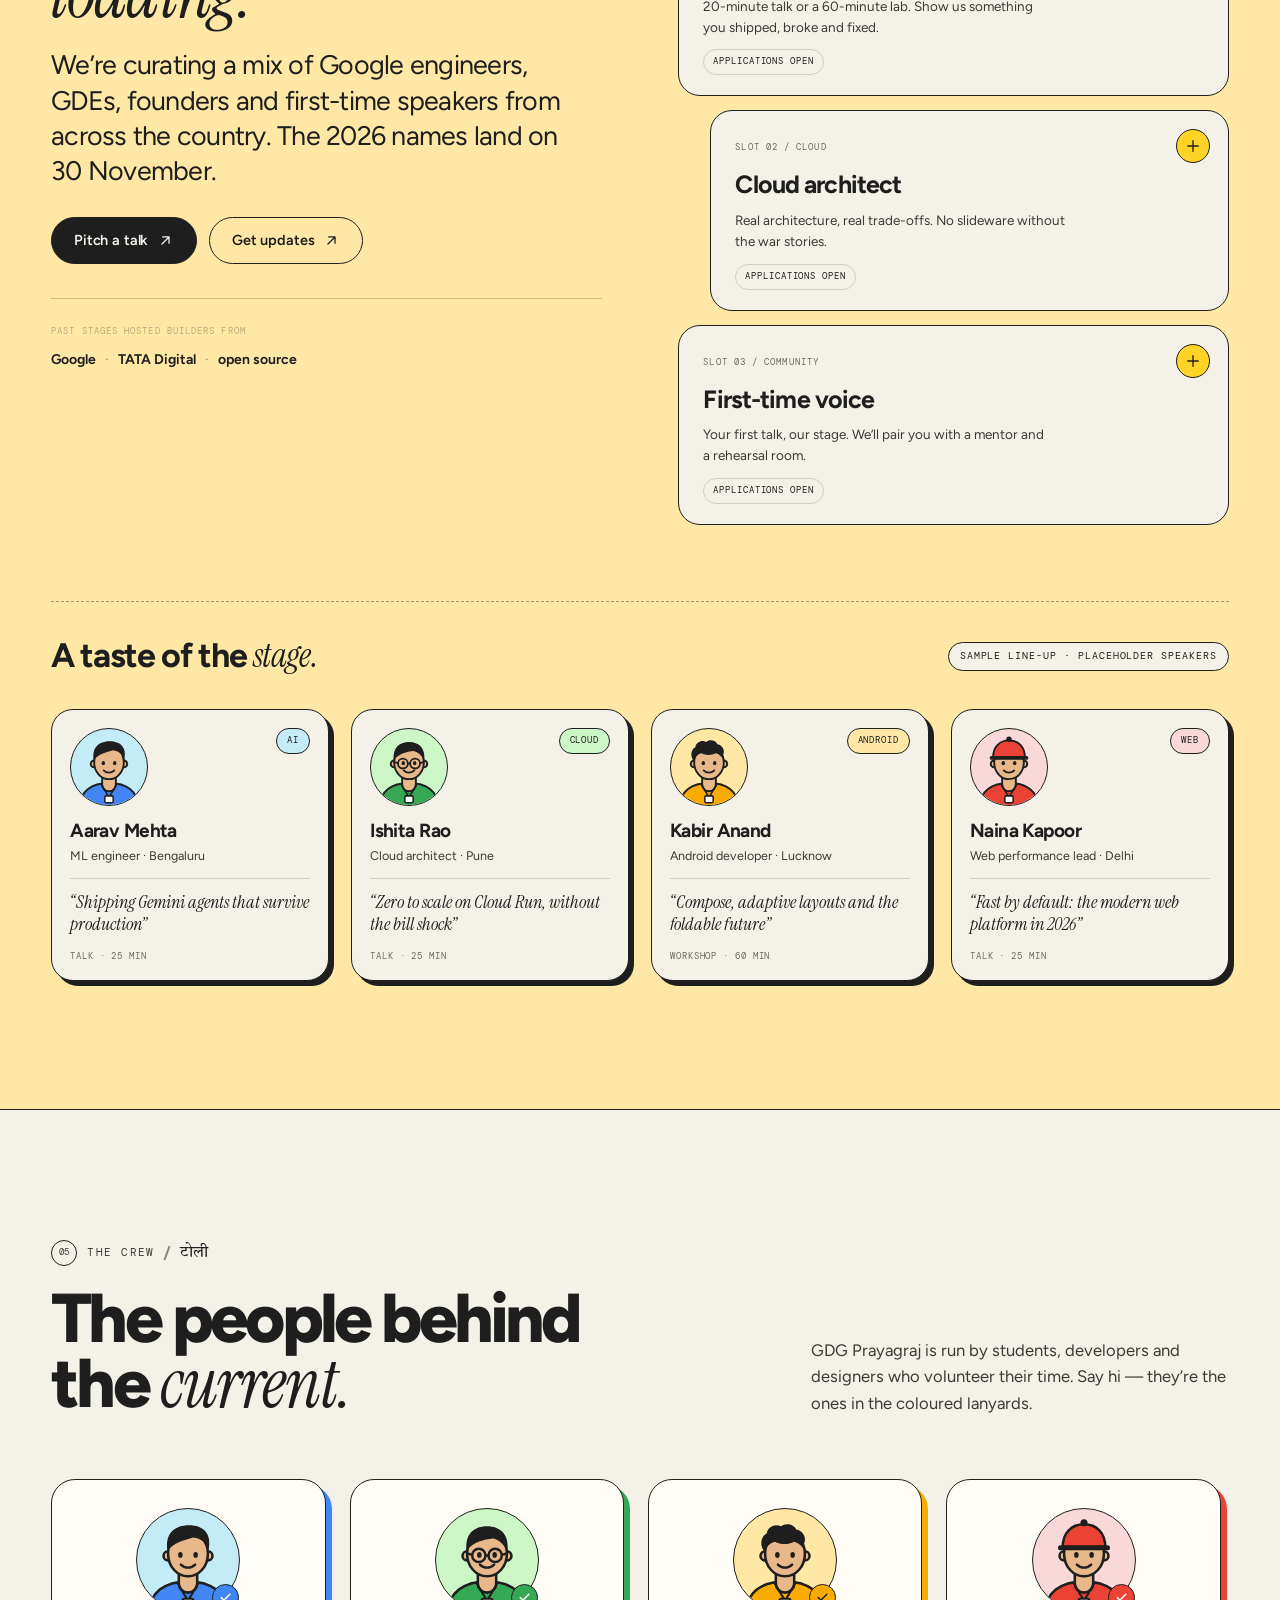
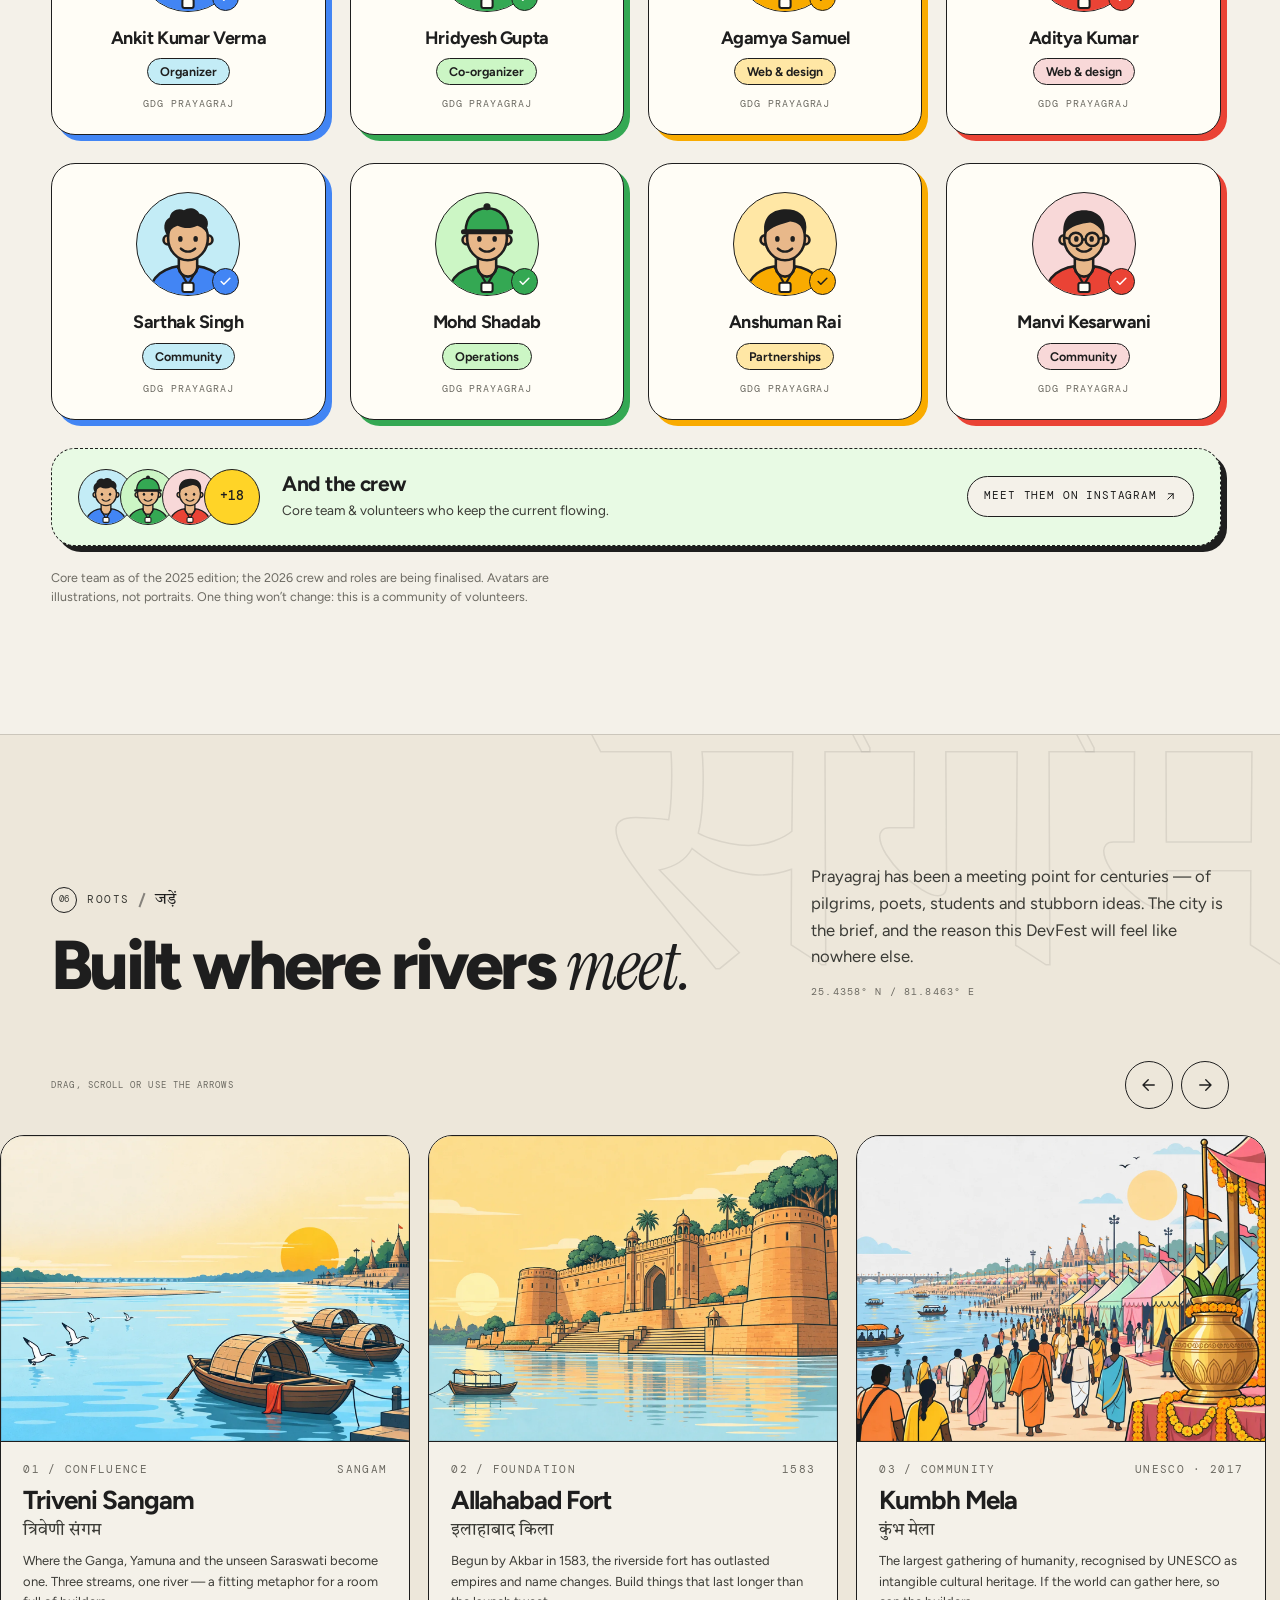
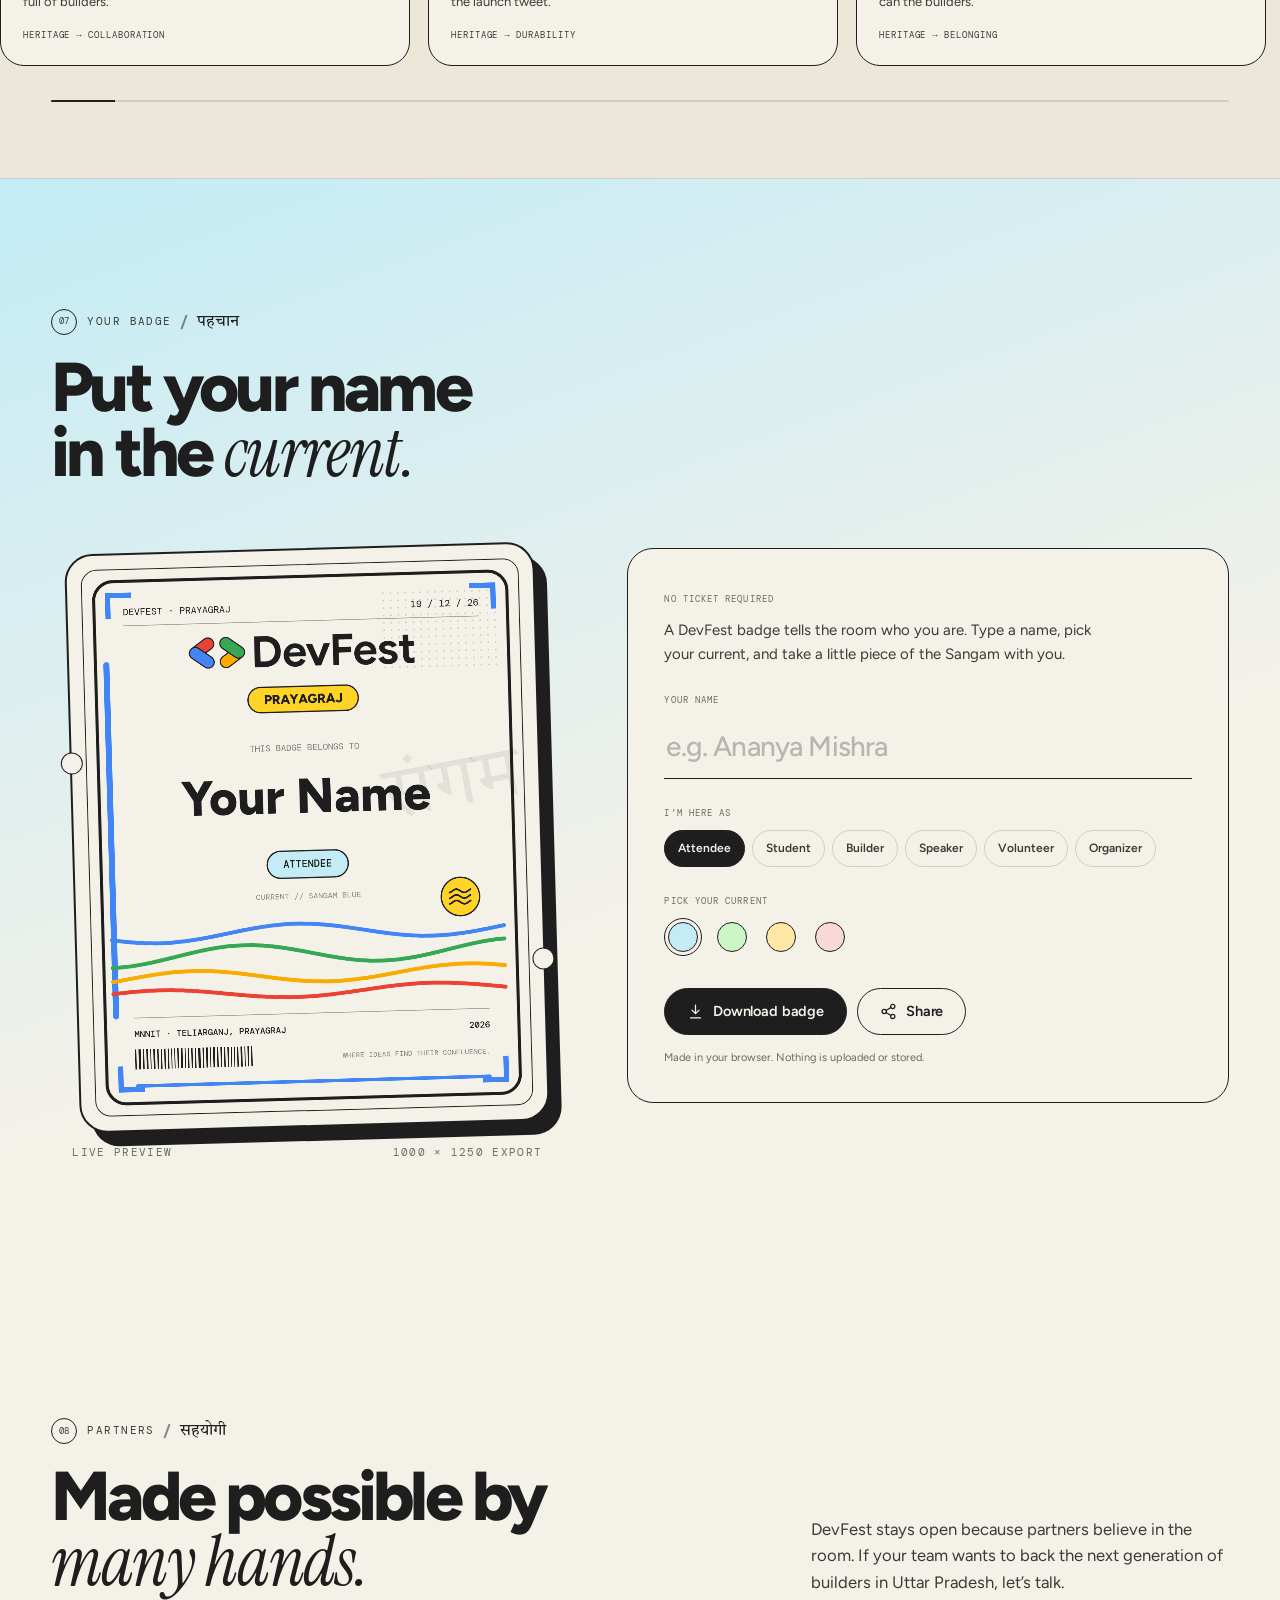
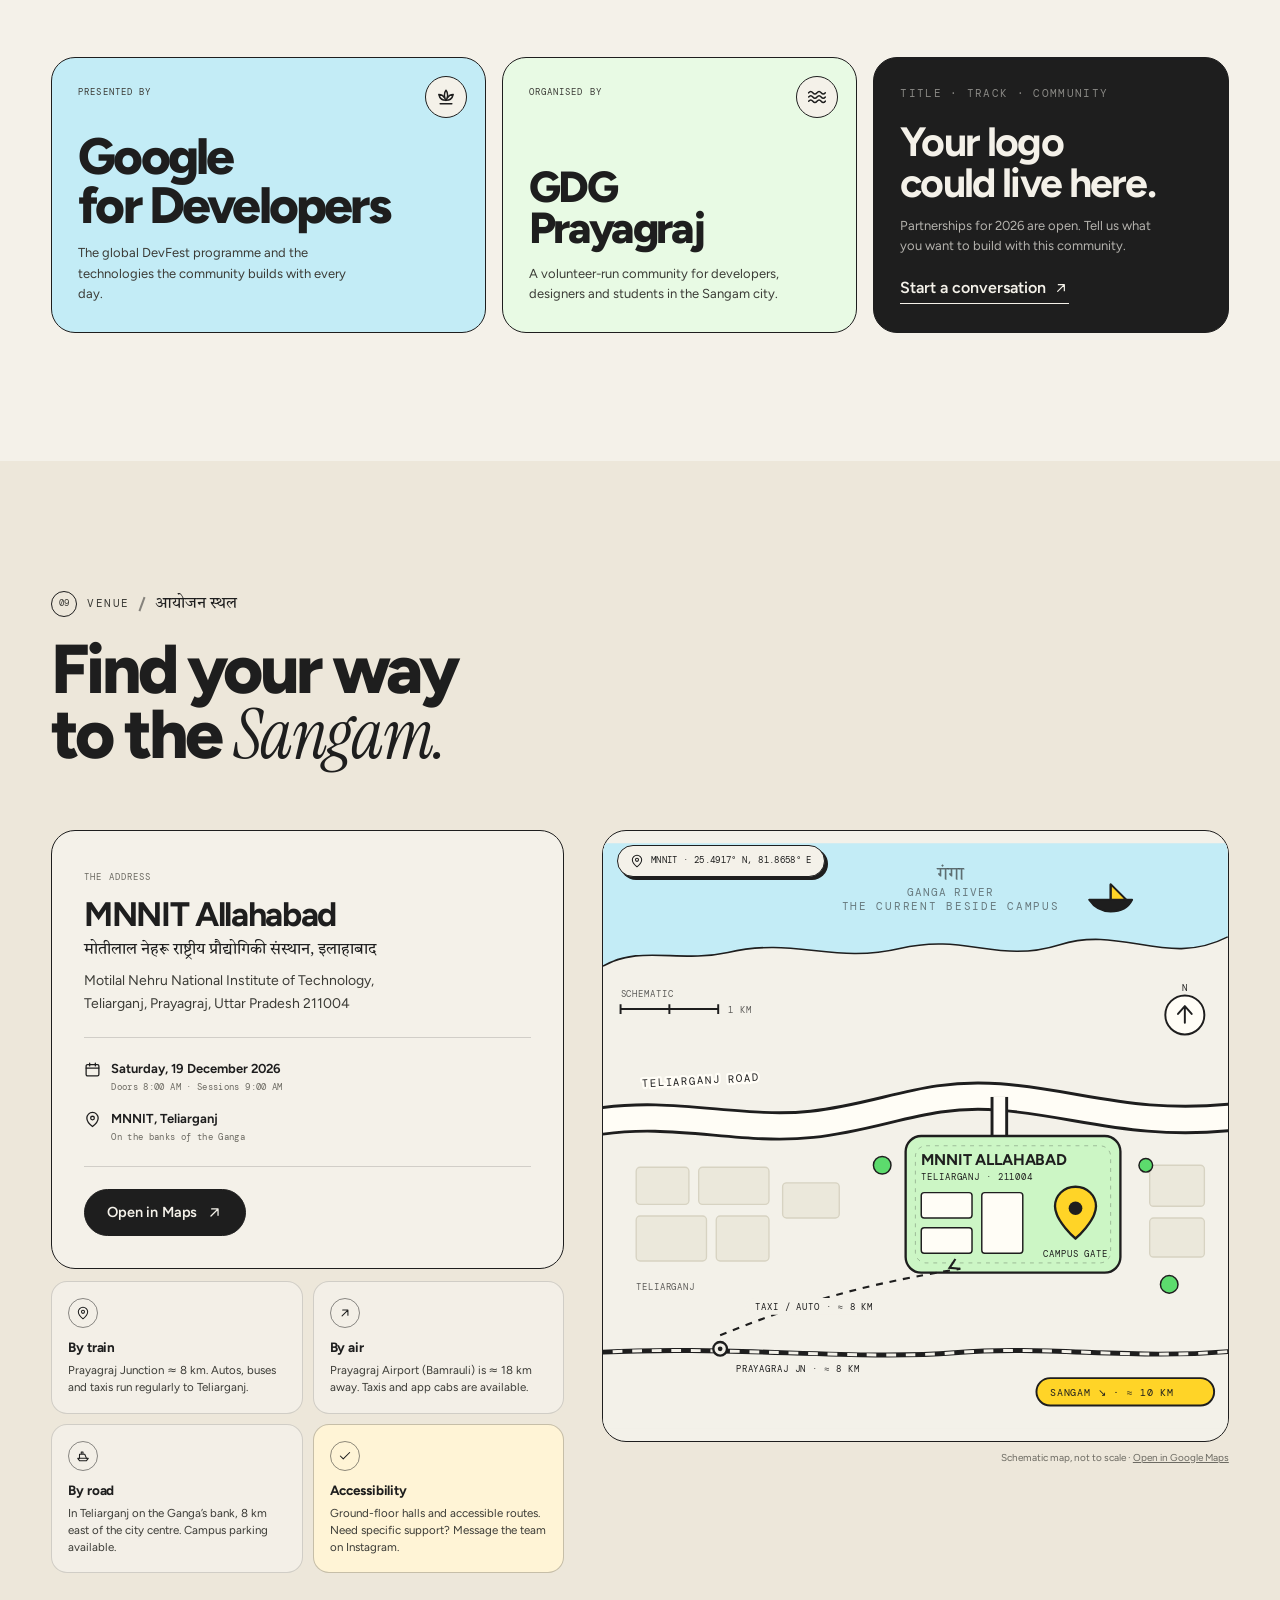
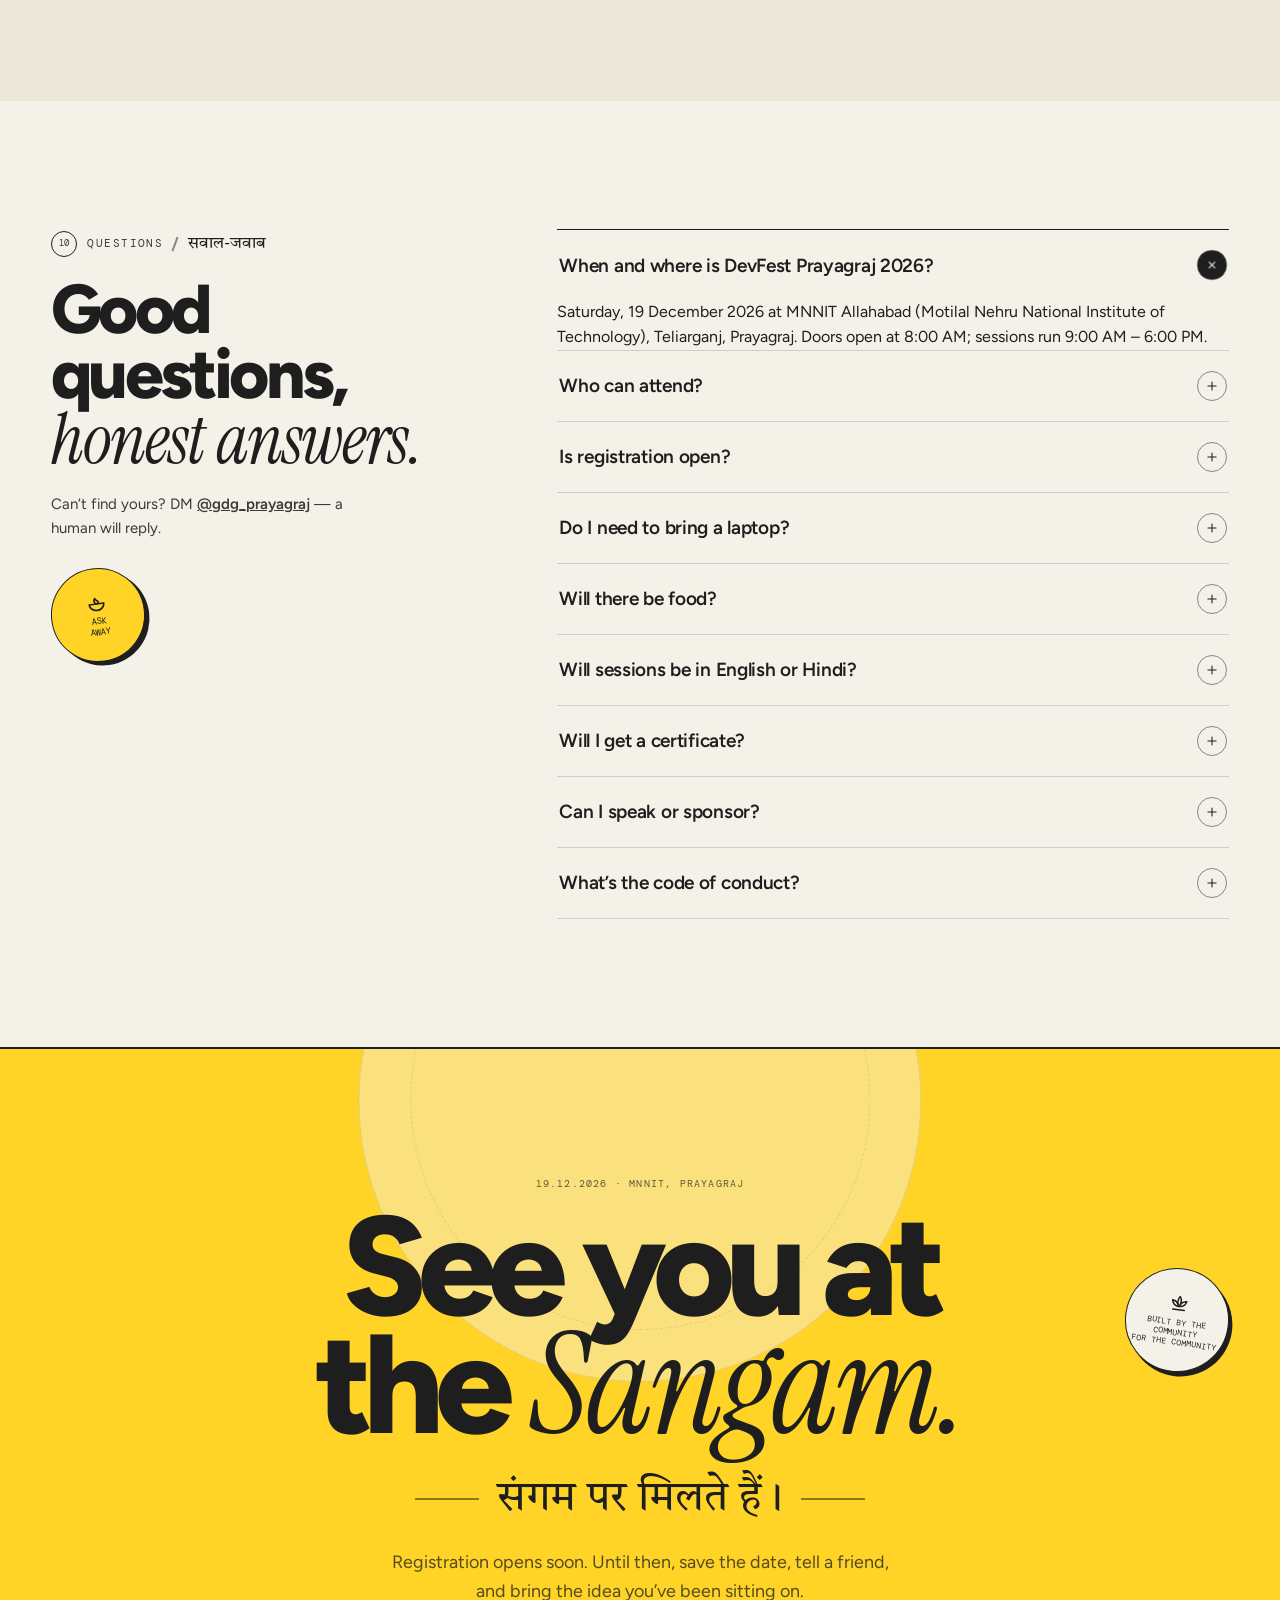
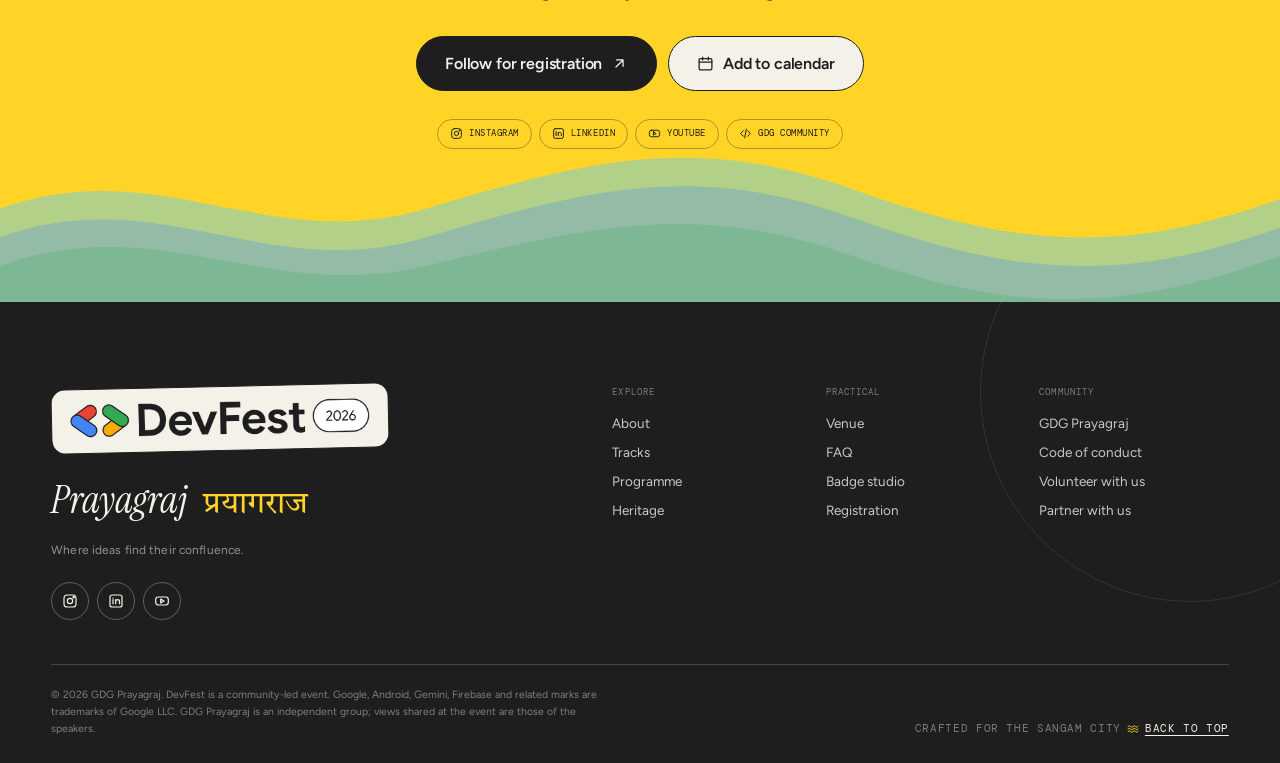
==== commit 2bb4cebb: "feat(ui): add bilingual Hindi typography, optimize hero reveals, and refine layout" ====
--- a/devfest-prayagraj-2026/index.html
+++ b/devfest-prayagraj-2026/index.html
@@ -20,6 +20,7 @@
 <link rel="apple-touch-icon" href="assets/favicon.png">
 <link rel="preload" href="assets/fonts/figtree-latin.woff2" as="font" type="font/woff2" crossorigin>
 <link rel="preload" href="assets/fonts/instrument-italic.woff2" as="font" type="font/woff2" crossorigin>
+<link rel="preload" href="assets/fonts/tiro-dev.woff2" as="font" type="font/woff2" crossorigin>
 <link rel="preload" href="assets/brand/devfest-2026-no-date.png" as="image">
 <script type="application/ld+json">
 {
@@ -72,7 +73,7 @@
       <span id="loaderPercent">00</span>
     </div>
     <div class="preloader__track"><span id="loaderBar"></span></div>
-    <p class="preloader__note">Where three rivers meet</p>
+    <p class="preloader__note"><span class="hi" lang="hi">नमस्ते, प्रयागराज</span>Where three rivers meet</p>
   </div>
 </div>
 
@@ -121,14 +122,54 @@
 <div class="topbar">
   <div class="topbar__marquee" aria-hidden="true">
     <div class="topbar__track">
-      <span>19 December 2026</span><svg class="ic"><use href="#i-wave"/></svg>
-      <span>MNNIT, Prayagraj</span><svg class="ic"><use href="#i-wave"/></svg>
-      <span>Registrations opening soon</span><svg class="ic"><use href="#i-wave"/></svg>
-      <span>GDG Prayagraj presents</span><svg class="ic"><use href="#i-wave"/></svg>
-      <span>19 December 2026</span><svg class="ic"><use href="#i-wave"/></svg>
-      <span>MNNIT, Prayagraj</span><svg class="ic"><use href="#i-wave"/></svg>
-      <span>Registrations opening soon</span><svg class="ic"><use href="#i-wave"/></svg>
-      <span>GDG Prayagraj presents</span><svg class="ic"><use href="#i-wave"/></svg>
+      <div class="topbar__set">
+        <span>19 December 2026</span><svg class="ic"><use href="#i-wave"/></svg>
+        <span class="hi" lang="hi">नमस्ते प्रयागराज</span><svg class="ic"><use href="#i-wave"/></svg>
+        <span>MNNIT, Prayagraj</span><svg class="ic"><use href="#i-wave"/></svg>
+        <span>Registrations opening soon</span><svg class="ic"><use href="#i-wave"/></svg>
+        <span class="hi" lang="hi">आपका स्वागत है</span><svg class="ic"><use href="#i-wave"/></svg>
+        <span>GDG Prayagraj presents</span><svg class="ic"><use href="#i-wave"/></svg>
+      </div>
+      <div class="topbar__set">
+        <span>19 December 2026</span><svg class="ic"><use href="#i-wave"/></svg>
+        <span class="hi" lang="hi">नमस्ते प्रयागराज</span><svg class="ic"><use href="#i-wave"/></svg>
+        <span>MNNIT, Prayagraj</span><svg class="ic"><use href="#i-wave"/></svg>
+        <span>Registrations opening soon</span><svg class="ic"><use href="#i-wave"/></svg>
+        <span class="hi" lang="hi">आपका स्वागत है</span><svg class="ic"><use href="#i-wave"/></svg>
+        <span>GDG Prayagraj presents</span><svg class="ic"><use href="#i-wave"/></svg>
+      </div>
+      <div class="topbar__set">
+        <span>19 December 2026</span><svg class="ic"><use href="#i-wave"/></svg>
+        <span class="hi" lang="hi">नमस्ते प्रयागराज</span><svg class="ic"><use href="#i-wave"/></svg>
+        <span>MNNIT, Prayagraj</span><svg class="ic"><use href="#i-wave"/></svg>
+        <span>Registrations opening soon</span><svg class="ic"><use href="#i-wave"/></svg>
+        <span class="hi" lang="hi">आपका स्वागत है</span><svg class="ic"><use href="#i-wave"/></svg>
+        <span>GDG Prayagraj presents</span><svg class="ic"><use href="#i-wave"/></svg>
+      </div>
+      <div class="topbar__set">
+        <span>19 December 2026</span><svg class="ic"><use href="#i-wave"/></svg>
+        <span class="hi" lang="hi">नमस्ते प्रयागराज</span><svg class="ic"><use href="#i-wave"/></svg>
+        <span>MNNIT, Prayagraj</span><svg class="ic"><use href="#i-wave"/></svg>
+        <span>Registrations opening soon</span><svg class="ic"><use href="#i-wave"/></svg>
+        <span class="hi" lang="hi">आपका स्वागत है</span><svg class="ic"><use href="#i-wave"/></svg>
+        <span>GDG Prayagraj presents</span><svg class="ic"><use href="#i-wave"/></svg>
+      </div>
+      <div class="topbar__set">
+        <span>19 December 2026</span><svg class="ic"><use href="#i-wave"/></svg>
+        <span class="hi" lang="hi">नमस्ते प्रयागराज</span><svg class="ic"><use href="#i-wave"/></svg>
+        <span>MNNIT, Prayagraj</span><svg class="ic"><use href="#i-wave"/></svg>
+        <span>Registrations opening soon</span><svg class="ic"><use href="#i-wave"/></svg>
+        <span class="hi" lang="hi">आपका स्वागत है</span><svg class="ic"><use href="#i-wave"/></svg>
+        <span>GDG Prayagraj presents</span><svg class="ic"><use href="#i-wave"/></svg>
+      </div>
+      <div class="topbar__set">
+        <span>19 December 2026</span><svg class="ic"><use href="#i-wave"/></svg>
+        <span class="hi" lang="hi">नमस्ते प्रयागराज</span><svg class="ic"><use href="#i-wave"/></svg>
+        <span>MNNIT, Prayagraj</span><svg class="ic"><use href="#i-wave"/></svg>
+        <span>Registrations opening soon</span><svg class="ic"><use href="#i-wave"/></svg>
+        <span class="hi" lang="hi">आपका स्वागत है</span><svg class="ic"><use href="#i-wave"/></svg>
+        <span>GDG Prayagraj presents</span><svg class="ic"><use href="#i-wave"/></svg>
+      </div>
     </div>
   </div>
 </div>
@@ -167,12 +208,12 @@
     <button class="mobile-menu__close" id="menuClose" aria-label="Close menu">Close</button>
   </div>
   <nav class="mobile-menu__nav container" aria-label="Mobile">
-    <a href="#about"><span>01</span>About</a>
-    <a href="#tracks"><span>02</span>Tracks</a>
-    <a href="#programme"><span>03</span>Programme</a>
-    <a href="#heritage"><span>04</span>Heritage</a>
-    <a href="#venue"><span>05</span>Venue</a>
-    <a href="#faq"><span>06</span>FAQ</a>
+    <a href="#about"><span>01</span>About<i class="hi" lang="hi">परिचय</i></a>
+    <a href="#tracks"><span>02</span>Tracks<i class="hi" lang="hi">धाराएँ</i></a>
+    <a href="#programme"><span>03</span>Programme<i class="hi" lang="hi">कार्यक्रम</i></a>
+    <a href="#heritage"><span>04</span>Heritage<i class="hi" lang="hi">विरासत</i></a>
+    <a href="#venue"><span>05</span>Venue<i class="hi" lang="hi">स्थल</i></a>
+    <a href="#faq"><span>06</span>FAQ<i class="hi" lang="hi">सवाल-जवाब</i></a>
   </nav>
   <div class="mobile-menu__foot container">
     <a class="btn" href="#register"><span>Register interest</span><svg class="ic"><use href="#i-arrow"/></svg></a>
@@ -213,6 +254,8 @@
           <span class="line"><span class="word" style="--i:2"><span>find</span></span> <span class="word" style="--i:3"><span>their</span></span></span>
           <span class="line"><span class="word word--serif" style="--i:4"><span>confluence.</span></span></span>
         </h1>
+
+        <p class="hero__hindi hi" lang="hi" data-reveal style="--d:480ms">जहाँ विचारों का संगम होता है।</p>
 
         <p class="hero__lede" data-reveal style="--d:520ms">
           One day. Three streams of possibility. DevFest returns to the Sangam city with
@@ -334,7 +377,7 @@
           <svg viewBox="0 0 180 70" fill="none">
             <path d="M4 50c28-32 62-38 86-14 18 18-8 30-18 16-9-13 20-26 48-22 20 3 34 12 52 10" stroke="#1E1E1E" stroke-width="2" stroke-linecap="round"/>
           </svg>
-          <span>see you at the Sangam</span>
+          <span class="hi" lang="hi">चलो, संगम चलें!</span>
         </div>
       </div>
     </div>
@@ -348,14 +391,66 @@
   <!-- ================= MARQUEE ================= -->
   <div class="ribbon" aria-label="DevFest themes">
     <div class="ribbon__track">
-      <span>Build</span><svg class="ic"><use href="#i-wave"/></svg>
-      <span class="ribbon__serif">Belong</span><svg class="ic"><use href="#i-lotus"/></svg>
-      <span>Beyond</span><svg class="ic"><use href="#i-wave"/></svg>
-      <span class="ribbon__serif">Sangam</span><svg class="ic"><use href="#i-lotus"/></svg>
-      <span>Build</span><svg class="ic"><use href="#i-wave"/></svg>
-      <span class="ribbon__serif">Belong</span><svg class="ic"><use href="#i-lotus"/></svg>
-      <span>Beyond</span><svg class="ic"><use href="#i-wave"/></svg>
-      <span class="ribbon__serif">Sangam</span><svg class="ic"><use href="#i-lotus"/></svg>
+      <div class="ribbon__set">
+        <span>Build</span><svg class="ic"><use href="#i-wave"/></svg>
+        <span class="hi" lang="hi">बनाओ</span><svg class="ic"><use href="#i-lotus"/></svg>
+        <span class="ribbon__serif">Belong</span><svg class="ic"><use href="#i-wave"/></svg>
+        <span class="hi" lang="hi">जुड़ो</span><svg class="ic"><use href="#i-lotus"/></svg>
+        <span>Beyond</span><svg class="ic"><use href="#i-wave"/></svg>
+        <span class="hi" lang="hi">आगे बढ़ो</span><svg class="ic"><use href="#i-lotus"/></svg>
+        <span class="ribbon__serif">Sangam</span><svg class="ic"><use href="#i-wave"/></svg>
+        <span class="hi" lang="hi">संगम</span><svg class="ic"><use href="#i-lotus"/></svg>
+      </div>
+      <div class="ribbon__set" aria-hidden="true">
+        <span>Build</span><svg class="ic"><use href="#i-wave"/></svg>
+        <span class="hi" lang="hi">बनाओ</span><svg class="ic"><use href="#i-lotus"/></svg>
+        <span class="ribbon__serif">Belong</span><svg class="ic"><use href="#i-wave"/></svg>
+        <span class="hi" lang="hi">जुड़ो</span><svg class="ic"><use href="#i-lotus"/></svg>
+        <span>Beyond</span><svg class="ic"><use href="#i-wave"/></svg>
+        <span class="hi" lang="hi">आगे बढ़ो</span><svg class="ic"><use href="#i-lotus"/></svg>
+        <span class="ribbon__serif">Sangam</span><svg class="ic"><use href="#i-wave"/></svg>
+        <span class="hi" lang="hi">संगम</span><svg class="ic"><use href="#i-lotus"/></svg>
+      </div>
+      <div class="ribbon__set" aria-hidden="true">
+        <span>Build</span><svg class="ic"><use href="#i-wave"/></svg>
+        <span class="hi" lang="hi">बनाओ</span><svg class="ic"><use href="#i-lotus"/></svg>
+        <span class="ribbon__serif">Belong</span><svg class="ic"><use href="#i-wave"/></svg>
+        <span class="hi" lang="hi">जुड़ो</span><svg class="ic"><use href="#i-lotus"/></svg>
+        <span>Beyond</span><svg class="ic"><use href="#i-wave"/></svg>
+        <span class="hi" lang="hi">आगे बढ़ो</span><svg class="ic"><use href="#i-lotus"/></svg>
+        <span class="ribbon__serif">Sangam</span><svg class="ic"><use href="#i-wave"/></svg>
+        <span class="hi" lang="hi">संगम</span><svg class="ic"><use href="#i-lotus"/></svg>
+      </div>
+      <div class="ribbon__set" aria-hidden="true">
+        <span>Build</span><svg class="ic"><use href="#i-wave"/></svg>
+        <span class="hi" lang="hi">बनाओ</span><svg class="ic"><use href="#i-lotus"/></svg>
+        <span class="ribbon__serif">Belong</span><svg class="ic"><use href="#i-wave"/></svg>
+        <span class="hi" lang="hi">जुड़ो</span><svg class="ic"><use href="#i-lotus"/></svg>
+        <span>Beyond</span><svg class="ic"><use href="#i-wave"/></svg>
+        <span class="hi" lang="hi">आगे बढ़ो</span><svg class="ic"><use href="#i-lotus"/></svg>
+        <span class="ribbon__serif">Sangam</span><svg class="ic"><use href="#i-wave"/></svg>
+        <span class="hi" lang="hi">संगम</span><svg class="ic"><use href="#i-lotus"/></svg>
+      </div>
+      <div class="ribbon__set" aria-hidden="true">
+        <span>Build</span><svg class="ic"><use href="#i-wave"/></svg>
+        <span class="hi" lang="hi">बनाओ</span><svg class="ic"><use href="#i-lotus"/></svg>
+        <span class="ribbon__serif">Belong</span><svg class="ic"><use href="#i-wave"/></svg>
+        <span class="hi" lang="hi">जुड़ो</span><svg class="ic"><use href="#i-lotus"/></svg>
+        <span>Beyond</span><svg class="ic"><use href="#i-wave"/></svg>
+        <span class="hi" lang="hi">आगे बढ़ो</span><svg class="ic"><use href="#i-lotus"/></svg>
+        <span class="ribbon__serif">Sangam</span><svg class="ic"><use href="#i-wave"/></svg>
+        <span class="hi" lang="hi">संगम</span><svg class="ic"><use href="#i-lotus"/></svg>
+      </div>
+      <div class="ribbon__set" aria-hidden="true">
+        <span>Build</span><svg class="ic"><use href="#i-wave"/></svg>
+        <span class="hi" lang="hi">बनाओ</span><svg class="ic"><use href="#i-lotus"/></svg>
+        <span class="ribbon__serif">Belong</span><svg class="ic"><use href="#i-wave"/></svg>
+        <span class="hi" lang="hi">जुड़ो</span><svg class="ic"><use href="#i-lotus"/></svg>
+        <span>Beyond</span><svg class="ic"><use href="#i-wave"/></svg>
+        <span class="hi" lang="hi">आगे बढ़ो</span><svg class="ic"><use href="#i-lotus"/></svg>
+        <span class="ribbon__serif">Sangam</span><svg class="ic"><use href="#i-wave"/></svg>
+        <span class="hi" lang="hi">संगम</span><svg class="ic"><use href="#i-lotus"/></svg>
+      </div>
     </div>
   </div>
 
@@ -367,13 +462,13 @@
         <h2 id="countdownTitle">How long till the <em>Sangam?</em></h2>
       </div>
       <div class="countdown" id="countdownTimer" data-reveal style="--d:120ms" aria-live="polite" aria-label="Countdown to DevFest Prayagraj 2026">
-        <div class="countdown__unit"><span id="cdDays">--</span><small>days</small></div>
+        <div class="countdown__unit"><span id="cdDays">--</span><i class="hi" lang="hi">दिन</i><small>days</small></div>
         <div class="countdown__sep" aria-hidden="true">:</div>
-        <div class="countdown__unit"><span id="cdHours">--</span><small>hours</small></div>
+        <div class="countdown__unit"><span id="cdHours">--</span><i class="hi" lang="hi">घंटे</i><small>hours</small></div>
         <div class="countdown__sep" aria-hidden="true">:</div>
-        <div class="countdown__unit"><span id="cdMins">--</span><small>mins</small></div>
+        <div class="countdown__unit"><span id="cdMins">--</span><i class="hi" lang="hi">मिनट</i><small>mins</small></div>
         <div class="countdown__sep" aria-hidden="true">:</div>
-        <div class="countdown__unit"><span id="cdSecs">--</span><small>secs</small></div>
+        <div class="countdown__unit"><span id="cdSecs">--</span><i class="hi" lang="hi">सेकंड</i><small>secs</small></div>
       </div>
       <div class="countdown-band__actions" data-reveal style="--d:200ms">
         <button class="btn btn--light btn--small magnetic js-calendar" type="button">
@@ -390,7 +485,7 @@
   <section class="section about" id="about">
     <div class="container">
       <div class="section-head">
-        <div class="section-label" data-reveal><span>01</span> The idea</div>
+        <div class="section-label" data-reveal><span>01</span> The idea <i class="hi" lang="hi">विचार</i></div>
         <h2 class="section-title" data-reveal style="--d:80ms">A conference shaped like a <em>river.</em></h2>
       </div>
 
@@ -404,6 +499,7 @@
           <div class="about__signature">
             <span class="mono">The DevFest Prayagraj creed</span>
             <p>“Three rivers. One Sangam. That’s the whole idea.”</p>
+            <p class="hi" lang="hi">तीन नदियाँ। एक संगम।</p>
           </div>
         </div>
       </div>
@@ -412,7 +508,7 @@
         <article class="stream-card stream-card--blue" data-reveal>
           <div class="stream-card__top">
             <span class="mono">01 / Ganga</span>
-            <span class="stream-card__glyph" aria-hidden="true">≈</span>
+            <span class="stream-card__glyph hi" lang="hi" aria-hidden="true">गंगा</span>
           </div>
           <h3>Build</h3>
           <p>The main current. Keynotes, deep dives and demos on agentic AI, Google Cloud, Android and the web.</p>
@@ -422,7 +518,7 @@
         <article class="stream-card stream-card--green" data-reveal style="--d:90ms">
           <div class="stream-card__top">
             <span class="mono">02 / Yamuna</span>
-            <span class="stream-card__glyph" aria-hidden="true">∿</span>
+            <span class="stream-card__glyph hi" lang="hi" aria-hidden="true">यमुना</span>
           </div>
           <h3>Belong</h3>
           <p>The quieter stream. Community corners, design crits, mentorship and the people who make the room worth entering.</p>
@@ -432,7 +528,7 @@
         <article class="stream-card stream-card--yellow" data-reveal style="--d:180ms">
           <div class="stream-card__top">
             <span class="mono">03 / Saraswati</span>
-            <span class="stream-card__glyph" aria-hidden="true">∞</span>
+            <span class="stream-card__glyph hi" lang="hi" aria-hidden="true">सरस्वती</span>
           </div>
           <h3>Beyond</h3>
           <p>The unseen river. The spark after the talk, the side project, the collaborator you haven’t met yet.</p>
@@ -465,7 +561,7 @@
     <div class="container">
       <div class="section-head section-head--split">
         <div>
-          <div class="section-label" data-reveal><span>02</span> Tracks</div>
+          <div class="section-label" data-reveal><span>02</span> Tracks <i class="hi" lang="hi">धाराएँ</i></div>
           <h2 class="section-title" data-reveal style="--d:80ms">Four streams.<br>One <em>current.</em></h2>
         </div>
         <p class="section-intro" data-reveal style="--d:140ms">Pick a lane or wander between all four. Every track is built for practitioners, not press releases — real code, real trade-offs, real questions.</p>
@@ -549,7 +645,7 @@
     <div class="container">
       <div class="section-head section-head--split">
         <div>
-          <div class="section-label" data-reveal><span>03</span> Programme</div>
+          <div class="section-label" data-reveal><span>03</span> Programme <i class="hi" lang="hi">कार्यक्रम</i></div>
           <h2 class="section-title" data-reveal style="--d:80ms">One day.<br>Every <em>current.</em></h2>
         </div>
         <div class="section-intro" data-reveal style="--d:140ms">
@@ -573,7 +669,7 @@
           <div class="agenda-item__time">08:00</div>
           <div class="agenda-item__dot agenda-item__dot--ink"></div>
           <div class="agenda-item__main">
-            <span class="agenda-item__kind">Doors</span>
+            <span class="agenda-item__kind">Doors<i class="hi" lang="hi">स्वागत</i></span>
             <h3>Registration, chai &amp; first hellos</h3>
             <p>Pick up your badge, grab a chai, find your people.</p>
           </div>
@@ -639,7 +735,7 @@
           <div class="agenda-item__time">13:00</div>
           <div class="agenda-item__dot agenda-item__dot--red"></div>
           <div class="agenda-item__main">
-            <span class="agenda-item__kind">Break</span>
+            <span class="agenda-item__kind">Break<i class="hi" lang="hi">भोजन</i></span>
             <h3>Lunch &amp; community bazaar</h3>
             <p>Food, side-project tables and the conversations that don’t fit in a session.</p>
           </div>
@@ -694,7 +790,7 @@
           <div class="agenda-item__time">17:00</div>
           <div class="agenda-item__dot agenda-item__dot--ink"></div>
           <div class="agenda-item__main">
-            <span class="agenda-item__kind">Showcase</span>
+            <span class="agenda-item__kind">Showcase<i class="hi" lang="hi">प्रदर्शनी</i></span>
             <h3>Demo carnival &amp; awards</h3>
             <p>What the room built today. Loud applause strongly encouraged.</p>
           </div>
@@ -705,7 +801,7 @@
           <div class="agenda-item__time">18:00</div>
           <div class="agenda-item__dot agenda-item__dot--ink"></div>
           <div class="agenda-item__main">
-            <span class="agenda-item__kind">Close</span>
+            <span class="agenda-item__kind">Close<i class="hi" lang="hi">समापन</i></span>
             <h3>Closing notes &amp; high tea</h3>
             <p>One last chai before the current carries everyone home.</p>
           </div>
@@ -728,7 +824,7 @@
       </div>
     </div>
     <div class="container">
-      <div class="section-label" data-reveal><span>04</span> The stage</div>
+      <div class="section-label" data-reveal><span>04</span> The stage <i class="hi" lang="hi">मंच</i></div>
       <div class="speakers__grid">
         <div class="speakers__copy">
           <h2 class="section-title" data-reveal style="--d:60ms">The line-up is <em>loading.</em></h2>
@@ -828,14 +924,14 @@
     <div class="container">
       <div class="section-head section-head--split">
         <div>
-          <div class="section-label" data-reveal><span>05</span> The crew</div>
+          <div class="section-label" data-reveal><span>05</span> The crew <i class="hi" lang="hi">टोली</i></div>
           <h2 class="section-title" data-reveal style="--d:80ms">The people behind<br>the <em>current.</em></h2>
         </div>
         <p class="section-intro" data-reveal style="--d:140ms">GDG Prayagraj is run by students, developers and designers who volunteer their time. Say hi — they’re the ones in the coloured lanyards.</p>
       </div>
 
       <div class="team-grid">
-        <article class="person person--blue tilt" data-hi="Namaste!" data-reveal>
+        <article class="person person--blue tilt" data-hi="नमस्ते!" data-reveal>
           <div class="person__avatar">
             <svg class="av" viewBox="0 0 100 100" aria-hidden="true"><use href="#av-base"/><use href="#av-h1"/></svg>
             <div class="person__ring" aria-hidden="true"></div>
@@ -845,7 +941,7 @@
           <p class="person__role">Organizer</p>
           <span class="person__tag">GDG Prayagraj</span>
         </article>
-        <article class="person person--green tilt" data-hi="Hello!" data-reveal style="--d:50ms">
+        <article class="person person--green tilt" data-hi="स्वागत है!" data-reveal style="--d:50ms">
           <div class="person__avatar">
             <svg class="av" viewBox="0 0 100 100" aria-hidden="true"><use href="#av-base"/><use href="#av-h3"/></svg>
             <div class="person__ring" aria-hidden="true"></div>
@@ -855,7 +951,7 @@
           <p class="person__role">Co-organizer</p>
           <span class="person__tag">GDG Prayagraj</span>
         </article>
-        <article class="person person--yellow tilt" data-hi="Hi there!" data-reveal style="--d:100ms">
+        <article class="person person--yellow tilt" data-hi="आइए!" data-reveal style="--d:100ms">
           <div class="person__avatar">
             <svg class="av" viewBox="0 0 100 100" aria-hidden="true"><use href="#av-base"/><use href="#av-h2"/></svg>
             <div class="person__ring" aria-hidden="true"></div>
@@ -865,7 +961,7 @@
           <p class="person__role">Web &amp; design</p>
           <span class="person__tag">GDG Prayagraj</span>
         </article>
-        <article class="person person--red tilt" data-hi="Welcome!" data-reveal style="--d:150ms">
+        <article class="person person--red tilt" data-hi="कैसे हैं?" data-reveal style="--d:150ms">
           <div class="person__avatar">
             <svg class="av" viewBox="0 0 100 100" aria-hidden="true"><use href="#av-base"/><use href="#av-h4"/></svg>
             <div class="person__ring" aria-hidden="true"></div>
@@ -875,7 +971,7 @@
           <p class="person__role">Web &amp; design</p>
           <span class="person__tag">GDG Prayagraj</span>
         </article>
-        <article class="person person--blue tilt" data-hi="Hey!" data-reveal style="--d:200ms">
+        <article class="person person--blue tilt" data-hi="क्या हाल है?" data-reveal style="--d:200ms">
           <div class="person__avatar">
             <svg class="av" viewBox="0 0 100 100" aria-hidden="true"><use href="#av-base"/><use href="#av-h2"/></svg>
             <div class="person__ring" aria-hidden="true"></div>
@@ -885,7 +981,7 @@
           <p class="person__role">Community</p>
           <span class="person__tag">GDG Prayagraj</span>
         </article>
-        <article class="person person--green tilt" data-hi="Kaise ho?" data-reveal style="--d:250ms">
+        <article class="person person--green tilt" data-hi="मिलते हैं!" data-reveal style="--d:250ms">
           <div class="person__avatar">
             <svg class="av" viewBox="0 0 100 100" aria-hidden="true"><use href="#av-base"/><use href="#av-h4"/></svg>
             <div class="person__ring" aria-hidden="true"></div>
@@ -895,7 +991,7 @@
           <p class="person__role">Operations</p>
           <span class="person__tag">GDG Prayagraj</span>
         </article>
-        <article class="person person--yellow tilt" data-hi="Aaiye!" data-reveal style="--d:300ms">
+        <article class="person person--yellow tilt" data-hi="चाय पिएँगे?" data-reveal style="--d:300ms">
           <div class="person__avatar">
             <svg class="av" viewBox="0 0 100 100" aria-hidden="true"><use href="#av-base"/><use href="#av-h1"/></svg>
             <div class="person__ring" aria-hidden="true"></div>
@@ -905,7 +1001,7 @@
           <p class="person__role">Partnerships</p>
           <span class="person__tag">GDG Prayagraj</span>
         </article>
-        <article class="person person--red tilt" data-hi="Say hi!" data-reveal style="--d:350ms">
+        <article class="person person--red tilt" data-hi="फिर मिलेंगे!" data-reveal style="--d:350ms">
           <div class="person__avatar">
             <svg class="av" viewBox="0 0 100 100" aria-hidden="true"><use href="#av-base"/><use href="#av-h3"/></svg>
             <div class="person__ring" aria-hidden="true"></div>
@@ -939,7 +1035,7 @@
     <div class="container">
       <div class="section-head section-head--split">
         <div>
-          <div class="section-label" data-reveal><span>06</span> Roots</div>
+          <div class="section-label" data-reveal><span>06</span> Roots <i class="hi" lang="hi">जड़ें</i></div>
           <h2 class="section-title" data-reveal style="--d:80ms">Built where rivers <em>meet.</em></h2>
         </div>
         <div class="section-intro" data-reveal style="--d:140ms">
@@ -963,6 +1059,7 @@
         <div class="heritage-card__body">
           <div class="heritage-card__meta"><span class="mono">01 / Confluence</span><span class="mono">Sangam</span></div>
           <h3>Triveni Sangam</h3>
+          <p class="heritage-card__hi hi" lang="hi">त्रिवेणी संगम</p>
           <p>Where the Ganga, Yamuna and the unseen Saraswati become one. Three streams, one river — a fitting metaphor for a room full of builders.</p>
           <span class="heritage-card__link">Heritage → collaboration</span>
         </div>
@@ -973,6 +1070,7 @@
         <div class="heritage-card__body">
           <div class="heritage-card__meta"><span class="mono">02 / Foundation</span><span class="mono">1583</span></div>
           <h3>Allahabad Fort</h3>
+          <p class="heritage-card__hi hi" lang="hi">इलाहाबाद किला</p>
           <p>Begun by Akbar in 1583, the riverside fort has outlasted empires and name changes. Build things that last longer than the launch tweet.</p>
           <span class="heritage-card__link">Heritage → durability</span>
         </div>
@@ -983,6 +1081,7 @@
         <div class="heritage-card__body">
           <div class="heritage-card__meta"><span class="mono">03 / Community</span><span class="mono">UNESCO · 2017</span></div>
           <h3>Kumbh Mela</h3>
+          <p class="heritage-card__hi hi" lang="hi">कुंभ मेला</p>
           <p>The largest gathering of humanity, recognised by UNESCO as intangible cultural heritage. If the world can gather here, so can the builders.</p>
           <span class="heritage-card__link">Heritage → belonging</span>
         </div>
@@ -993,6 +1092,7 @@
         <div class="heritage-card__body">
           <div class="heritage-card__meta"><span class="mono">04 / Learning</span><span class="mono">1887</span></div>
           <h3>Allahabad University</h3>
+          <p class="heritage-card__hi hi" lang="hi">इलाहाबाद विश्वविद्यालय</p>
           <p>One of India’s oldest universities, founded in 1887. Its domes have hosted a century of arguments worth having — the best kind of legacy.</p>
           <span class="heritage-card__link">Heritage → inquiry</span>
         </div>
@@ -1028,7 +1128,7 @@
   <section class="section badge-section" id="badge">
     <div class="container">
       <div class="section-head">
-        <div class="section-label" data-reveal><span>07</span> Your badge</div>
+        <div class="section-label" data-reveal><span>07</span> Your badge <i class="hi" lang="hi">पहचान</i></div>
         <h2 class="section-title" data-reveal style="--d:80ms">Put your name<br>in the <em>current.</em></h2>
       </div>
 
@@ -1099,7 +1199,7 @@
     <div class="container">
       <div class="section-head section-head--split">
         <div>
-          <div class="section-label" data-reveal><span>08</span> Partners</div>
+          <div class="section-label" data-reveal><span>08</span> Partners <i class="hi" lang="hi">सहयोगी</i></div>
           <h2 class="section-title" data-reveal style="--d:80ms">Made possible by<br><em>many hands.</em></h2>
         </div>
         <p class="section-intro" data-reveal style="--d:140ms">DevFest stays open because partners believe in the room. If your team wants to back the next generation of builders in Uttar Pradesh, let’s talk.</p>
@@ -1134,7 +1234,7 @@
   <section class="section venue" id="venue">
     <div class="container">
       <div class="section-head">
-        <div class="section-label" data-reveal><span>09</span> Venue</div>
+        <div class="section-label" data-reveal><span>09</span> Venue <i class="hi" lang="hi">आयोजन स्थल</i></div>
         <h2 class="section-title" data-reveal style="--d:80ms">Find your way<br>to the <em>Sangam.</em></h2>
       </div>
 
@@ -1143,6 +1243,7 @@
           <div class="venue-card">
             <span class="mono">The address</span>
             <h3>MNNIT Allahabad</h3>
+            <p class="venue-card__hi hi" lang="hi">मोतीलाल नेहरू राष्ट्रीय प्रौद्योगिकी संस्थान, इलाहाबाद</p>
             <p>Motilal Nehru National Institute of Technology,<br>Teliarganj, Prayagraj, Uttar Pradesh 211004</p>
             <div class="venue-card__rows">
               <div><svg class="ic"><use href="#i-calendar"/></svg><span><b>Saturday, 19 December 2026</b><small>Doors 8:00 AM · Sessions 9:00 AM</small></span></div>
@@ -1191,6 +1292,7 @@
                 <text x="356" y="54" text-anchor="middle">GANGA RIVER</text>
                 <text x="356" y="68" text-anchor="middle" font-size="8">THE CURRENT BESIDE CAMPUS</text>
               </g>
+              <text class="mp-hi" lang="hi" x="356" y="38" text-anchor="middle">गंगा</text>
 
               <!-- boat -->
               <g transform="translate(498 40)" stroke="#1E1E1E" stroke-width="2" stroke-linejoin="round">
@@ -1289,7 +1391,7 @@
     <div class="container">
       <div class="faq__grid">
         <div class="faq__head">
-          <div class="section-label" data-reveal><span>10</span> Questions</div>
+          <div class="section-label" data-reveal><span>10</span> Questions <i class="hi" lang="hi">सवाल-जवाब</i></div>
           <h2 class="section-title" data-reveal style="--d:80ms">Good questions,<br><em>honest answers.</em></h2>
           <p data-reveal style="--d:140ms">Can’t find yours? DM <a href="https://www.instagram.com/gdg_prayagraj/" target="_blank" rel="noopener">@gdg_prayagraj</a> — a human will reply.</p>
           <div class="faq__sticker" aria-hidden="true">
@@ -1398,6 +1500,7 @@
     <div class="container final-cta__inner">
       <div class="final-cta__eyebrow mono" data-reveal>19.12.2026 · MNNIT, Prayagraj</div>
       <h2 class="final-cta__title" data-reveal style="--d:80ms">See you at<br>the <em>Sangam.</em></h2>
+      <p class="final-cta__hi hi" lang="hi" data-reveal style="--d:110ms">संगम पर मिलते हैं।</p>
       <p class="final-cta__copy" data-reveal style="--d:140ms">Registration opens soon. Until then, save the date, tell a friend, and bring the idea you’ve been sitting on.</p>
       <div class="final-cta__actions" data-reveal style="--d:200ms">
         <a class="btn btn--ink btn--large magnetic" href="https://gdg.community.dev/gdg-prayagraj/" target="_blank" rel="noopener">
@@ -1429,7 +1532,7 @@
         <div class="footer__logo">
           <img src="assets/brand/devfest-2026-with-date.png" alt="DevFest 2026" width="1800" height="210" loading="lazy">
         </div>
-        <p class="footer__place">Prayagraj<br><span>Where ideas find their confluence.</span></p>
+        <p class="footer__place">Prayagraj <i class="hi" lang="hi">प्रयागराज</i><br><span>Where ideas find their confluence.</span></p>
         <div class="footer__socials">
           <a href="https://www.instagram.com/gdg_prayagraj/" target="_blank" rel="noopener" aria-label="Instagram"><svg class="ic"><use href="#i-instagram"/></svg></a>
           <a href="https://www.linkedin.com/company/gdg-prayagraj/" target="_blank" rel="noopener" aria-label="LinkedIn"><svg class="ic"><use href="#i-linkedin"/></svg></a>
--- a/devfest-prayagraj-2026/css/style.css
+++ b/devfest-prayagraj-2026/css/style.css
@@ -205,7 +205,8 @@
 /* ---------- Topbar / header ---------- */
 .topbar{height:34px;background:var(--ink);color:var(--paper);overflow:hidden;display:flex;align-items:center}
 .topbar__marquee{width:100%;overflow:hidden}
-.topbar__track{display:flex;align-items:center;gap:22px;width:max-content;animation:marquee 38s linear infinite;font-family:var(--mono);font-size:10.5px;letter-spacing:.16em;text-transform:uppercase;white-space:nowrap}
+.topbar__set{display:flex;align-items:center;gap:22px;padding-right:22px}
+.topbar__track{display:flex;align-items:center;width:max-content;animation:marquee 150s linear infinite;font-family:var(--mono);font-size:10.5px;letter-spacing:.16em;text-transform:uppercase;white-space:nowrap}
 .topbar__track .ic{width:10px;height:10px;color:var(--yellow-pop);stroke-width:2}
 .topbar:hover .topbar__track{animation-play-state:paused}
 
@@ -285,7 +286,7 @@
   content:"";position:absolute;left:-18vw;bottom:-38vw;width:54vw;height:54vw;border:1.5px solid rgba(30,30,30,.1);border-radius:50%;z-index:0;pointer-events:none;
 }
 .hero__inner{position:relative;z-index:2;display:grid;grid-template-columns:1.04fr .96fr;gap:clamp(32px,5vw,72px);align-items:center}
-.eyebrow{display:flex;align-items:center;gap:12px;margin-bottom:26px;font-family:var(--mono);font-size:10.5px;letter-spacing:.14em;text-transform:uppercase;color:var(--ink-2)}
+.eyebrow{display:flex;align-items:center;gap:12px;margin-bottom:20px;font-family:var(--mono);font-size:10.5px;letter-spacing:.14em;text-transform:uppercase;color:var(--ink-2)}
 .eyebrow__dot{width:8px;height:8px;border-radius:50%;background:var(--green);box-shadow:0 0 0 0 rgba(52,168,83,.45);animation:pulse 2.2s infinite}
 .eyebrow__line{width:44px;height:1px;background:var(--line-strong)}
 .hero__title{
@@ -299,14 +300,14 @@
   background-image:linear-gradient(transparent 66%,var(--yellow-pop) 66%,var(--yellow-pop) 94%,transparent 94%);
   background-repeat:no-repeat;background-size:100% 100%;
 }
-.hero__lede{max-width:34ch;font-size:clamp(16px,1.35vw,19px);line-height:1.55;color:var(--ink-2);margin-bottom:32px}
-.hero__meta{display:flex;flex-wrap:wrap;gap:10px;margin-bottom:30px}
+.hero__lede{max-width:34ch;font-size:clamp(16px,1.35vw,19px);line-height:1.55;color:var(--ink-2);margin-bottom:24px}
+.hero__meta{display:flex;flex-wrap:wrap;gap:10px;margin-bottom:24px}
 .meta-pill{display:flex;align-items:center;gap:10px;padding:10px 14px;border:1.5px solid var(--line-strong);border-radius:14px;background:rgba(244,241,233,.7);backdrop-filter:blur(6px)}
 .meta-pill .ic{width:17px;height:17px;color:var(--ink)}
 .meta-pill span{display:flex;flex-direction:column;line-height:1.25}
 .meta-pill b{font-size:13px;font-weight:650}
 .meta-pill small{font-size:10.5px;color:var(--muted);font-family:var(--mono);letter-spacing:.02em}
-.hero__actions{display:flex;flex-wrap:wrap;gap:12px;margin-bottom:38px}
+.hero__actions{display:flex;flex-wrap:wrap;gap:12px;margin-bottom:30px}
 .hero__stats{display:flex;gap:clamp(20px,3vw,38px);align-items:flex-end}
 .hero__stats>div{display:flex;align-items:baseline;flex-wrap:wrap;position:relative;padding-left:14px;border-left:1px solid var(--line)}
 .hero__stats>div:first-child{padding-left:0;border-left:0}
@@ -380,7 +381,7 @@
 .float-sticker--lotus .ic{width:30px;height:30px;stroke-width:1.5}
 .float-sticker--pill{left:2.2%;bottom:25%;padding:8px 14px;border-radius:999px;background:var(--red-soft);font-family:var(--mono);font-size:9px;letter-spacing:.1em;transform:rotate(-9deg);animation:bob 9s ease-in-out infinite reverse}
 .float-sticker--brace{right:4%;bottom:18%;font-family:var(--serif);font-size:38px;padding:4px 12px;border-radius:16px;background:var(--yellow-soft);transform:rotate(-6deg);animation:bob 7s ease-in-out infinite}
-.float-sticker--hindi{left:5%;top:3.5%;font-family:var(--deva);font-size:28px;padding:2px 10px;border-radius:12px;background:var(--green-soft);transform:rotate(6deg);animation:bob 10s ease-in-out infinite}
+.float-sticker--hindi{left:38%;top:2.5%;font-family:var(--deva);font-size:28px;padding:2px 10px;border-radius:12px;background:var(--green-soft);transform:rotate(6deg);animation:bob 10s ease-in-out infinite}
 .float-sticker--dot{right:8%;top:8%;padding:7px 11px;border-radius:999px;font-family:var(--mono);font-size:9px;letter-spacing:.08em;background:var(--paper);transform:rotate(7deg)}
 
 /* ---------- Ribbon ---------- */
@@ -388,7 +389,8 @@
   position:relative;z-index:3;background:var(--yellow-pop);border-top:2px solid var(--ink);border-bottom:2px solid var(--ink);
   transform:rotate(-1.1deg) scale(1.02);overflow:hidden;padding:12px 0;margin:-6px 0 0;
 }
-.ribbon__track{display:flex;align-items:center;gap:34px;width:max-content;animation:marquee 30s linear infinite;white-space:nowrap}
+.ribbon__set{display:flex;align-items:center;gap:34px;padding-right:34px}
+.ribbon__track{display:flex;align-items:center;width:max-content;animation:marquee 160s linear infinite;white-space:nowrap}
 .ribbon__track span{font-size:clamp(18px,2.1vw,26px);font-weight:800;letter-spacing:-.03em;text-transform:uppercase}
 .ribbon__track .ribbon__serif{font-family:var(--serif);font-style:italic;font-weight:400;text-transform:none;letter-spacing:0}
 .ribbon__track .ic{width:18px;height:18px;stroke-width:2}
@@ -614,8 +616,8 @@
 }
 .person:hover{transform:translate(-3px,-4px);box-shadow:10px 11px 0 var(--c,var(--ink))}
 .person::after{
-  content:attr(data-hi);position:absolute;top:14px;right:12px;font-family:var(--mono);font-size:10px;letter-spacing:.04em;
-  padding:5px 9px;background:var(--ink);color:var(--paper);border-radius:12px 12px 12px 3px;pointer-events:none;
+  content:attr(data-hi);position:absolute;top:14px;right:12px;font-family:var(--deva);font-size:13.5px;line-height:1.25;letter-spacing:0;
+  padding:4px 10px 5px;background:var(--ink);color:var(--paper);border-radius:12px 12px 12px 3px;pointer-events:none;
   opacity:0;transform:translateY(8px) scale(.8) rotate(4deg);transform-origin:left bottom;transition:opacity .25s,transform .45s var(--ease-spring);
 }
 @media (hover:hover){.person[data-hi]:hover::after{opacity:1;transform:rotate(4deg)}}
@@ -880,7 +882,7 @@
   .hero__inner{grid-template-columns:1.08fr .92fr;gap:38px}
   .hero-poster{width:min(390px,100%)}
   .float-sticker--pill{left:0;bottom:16%}
-  .float-sticker--hindi{left:2%}
+  .float-sticker--hindi{left:36%}
   .track-grid{grid-template-columns:repeat(2,1fr)}
   .track-card{min-height:340px}
   .team-grid{grid-template-columns:repeat(4,1fr)}
@@ -953,7 +955,8 @@
   .brand__loc{font-size:10px;padding:5px 8px}
   .btn--small{padding:10px 14px}
   .nav-actions .btn--small{display:none}
-  .topbar__track{font-size:9px;gap:16px}
+  .topbar__track{font-size:9px}
+  .topbar__set{gap:16px;padding-right:16px}
   .hero{padding-top:34px;min-height:0}
   .hero__title{font-size:clamp(3.1rem,15.5vw,5.4rem);letter-spacing:-.06em}
   .hero__title .line{white-space:normal}
@@ -1068,3 +1071,38 @@
 @media (max-width:380px){
   .speaker-wall__grid{grid-template-columns:1fr}
 }
+
+/* ---------- Hindi accents ---------- */
+.hi{font-family:var(--deva);font-style:normal;font-weight:400;letter-spacing:0;text-transform:none}
+.preloader__note .hi{display:block;margin-bottom:4px;font-size:27px;line-height:1.3;color:var(--ink)}
+.topbar__track .hi{font-size:13.5px;line-height:1;color:var(--yellow-pop)}
+.hero__hindi{display:flex;align-items:center;gap:12px;margin:-10px 0 14px;font-size:clamp(19px,1.7vw,24px);line-height:1.3;color:var(--ink-2)}
+.hero__hindi::before{content:"";flex:none;width:32px;height:3px;border-radius:3px;background:linear-gradient(90deg,var(--blue) 0 25%,var(--red) 25% 50%,var(--yellow) 50% 75%,var(--green) 75% 100%)}
+.hero__scribble .hi{font-family:var(--deva);font-style:normal;font-size:20px}
+.ribbon__track .hi{font-family:var(--deva);font-weight:400;letter-spacing:0;text-transform:none;font-size:clamp(20px,2.3vw,29px);line-height:1}
+.countdown__unit .hi{margin-top:4px;font-size:15px;line-height:1.2;white-space:nowrap}
+.section-label .hi{position:relative;padding-left:15px;font-size:16px;line-height:1;color:var(--ink);white-space:nowrap}
+.section-label .hi::before{content:"";position:absolute;left:1px;top:50%;width:1.5px;height:15px;background:var(--line-strong);transform:translateY(-50%) rotate(20deg)}
+.stream-card__glyph.hi{font-size:clamp(26px,2.4vw,32px);line-height:1;font-weight:400;opacity:.8}
+.about__signature .hi{margin-top:5px;font-family:var(--deva);font-style:normal;font-size:19px;line-height:1.5;color:var(--ink-2)}
+.agenda-item__kind .hi{font-size:13.5px;line-height:1;color:var(--ink)}
+.agenda-item__kind .hi::before{content:"·";margin:0 7px 0 4px;font-family:var(--mono);color:var(--muted)}
+.heritage-card .heritage-card__hi{margin:-3px 0 9px;font-size:17px;line-height:1.3;color:var(--ink-2)}
+.venue-card .venue-card__hi{margin:-4px 0 8px;font-size:16px;line-height:1.45;color:var(--ink)}
+.map-svg .mp-hi{font-family:var(--deva);font-size:19px;letter-spacing:0;text-transform:none;fill:rgba(30,30,30,.62)}
+.final-cta__hi{display:flex;align-items:center;justify-content:center;gap:clamp(10px,1.6vw,18px);margin:8px 0 22px;font-size:clamp(24px,3.3vw,46px);line-height:1.3;color:var(--ink)}
+.final-cta__hi::before,.final-cta__hi::after{content:"";flex:none;width:clamp(22px,5vw,64px);height:1.5px;background:var(--ink);opacity:.5}
+.footer__place .hi{margin-left:.28em;font-size:.82em;color:var(--yellow-pop)}
+.mobile-menu__nav a .hi{margin-left:auto;font-size:.5em;color:var(--muted)}
+@media (max-width:1020px){
+  .float-sticker--hindi{left:auto;right:22%;top:2%}
+}
+@media (max-width:640px){
+  .topbar__track .hi{font-size:12px}
+  .hero__hindi{margin:-4px 0 16px;font-size:18px}
+  .hero__scribble .hi{font-size:17px}
+  .countdown__unit .hi{margin-top:3px;font-size:13px}
+  .section-label .hi{font-size:15px}
+  .heritage-card .heritage-card__hi{font-size:16px}
+  .venue-card .venue-card__hi{font-size:15px}
+}
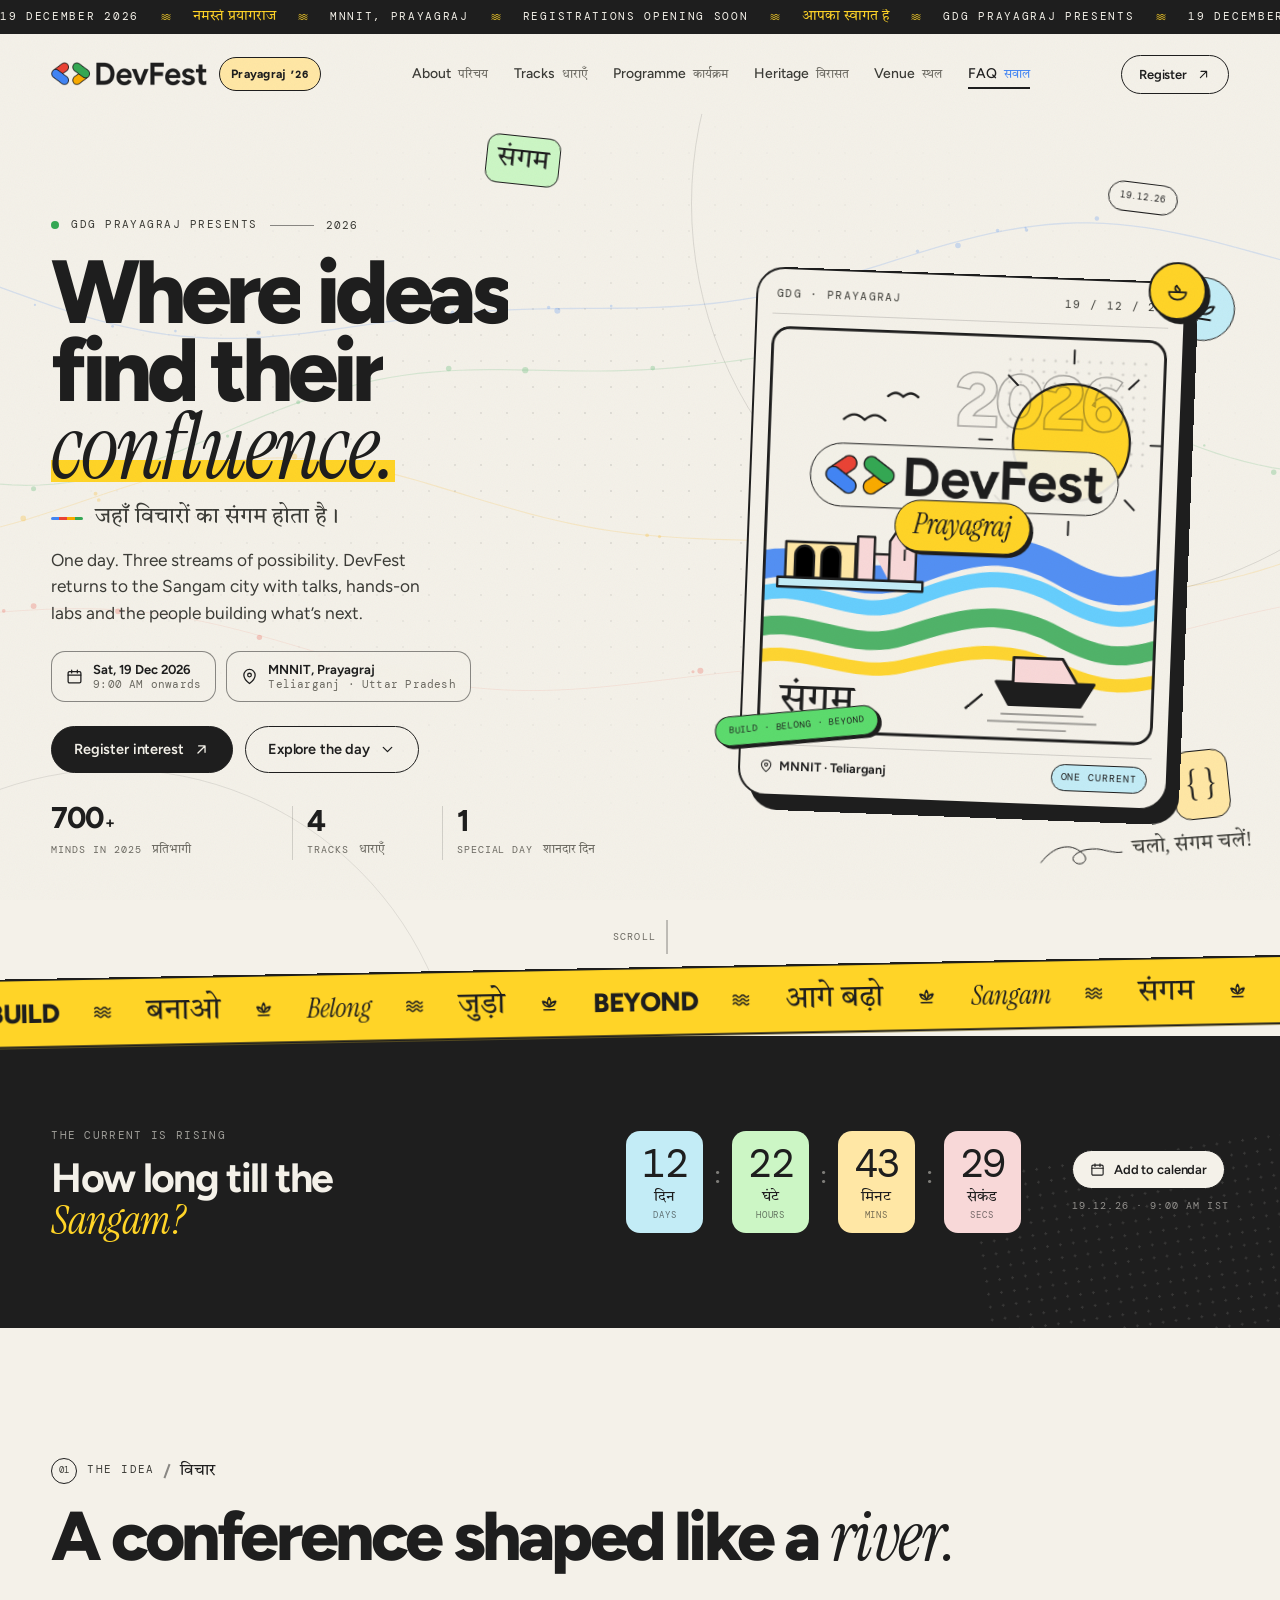
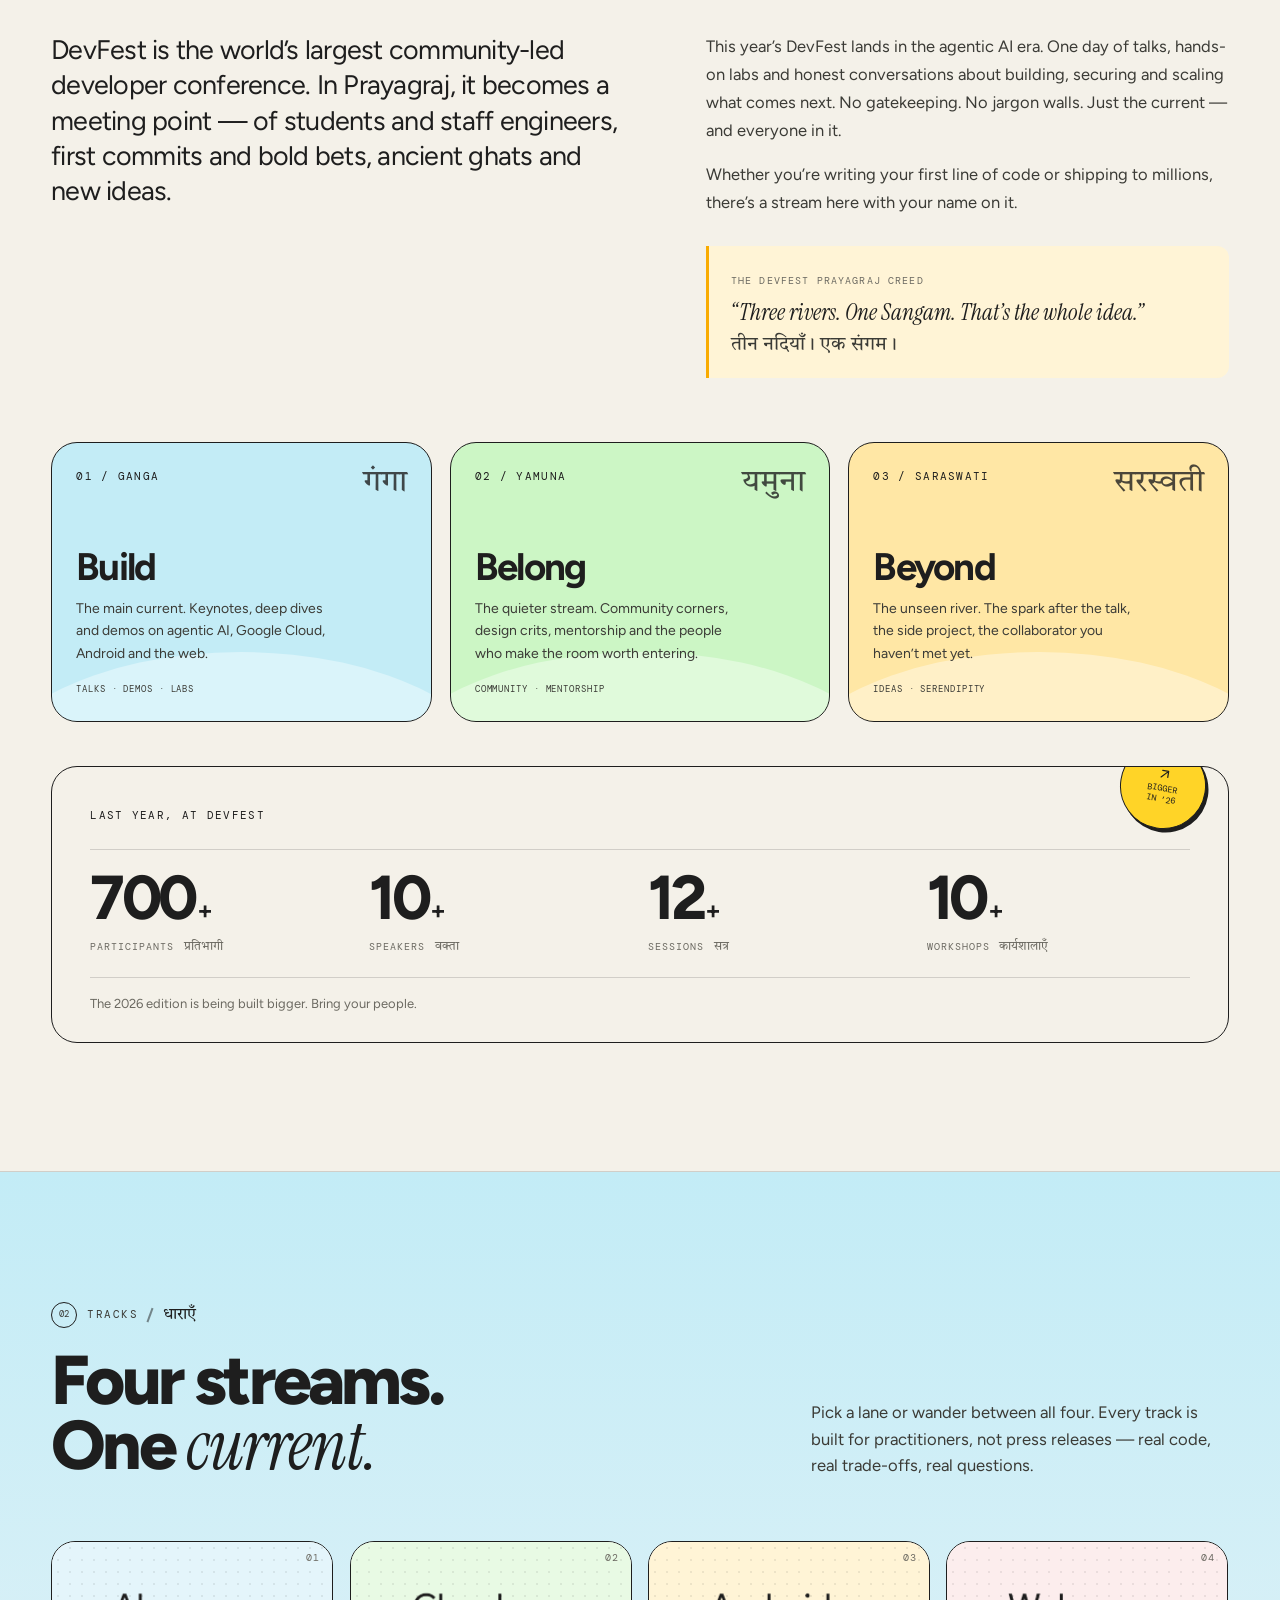
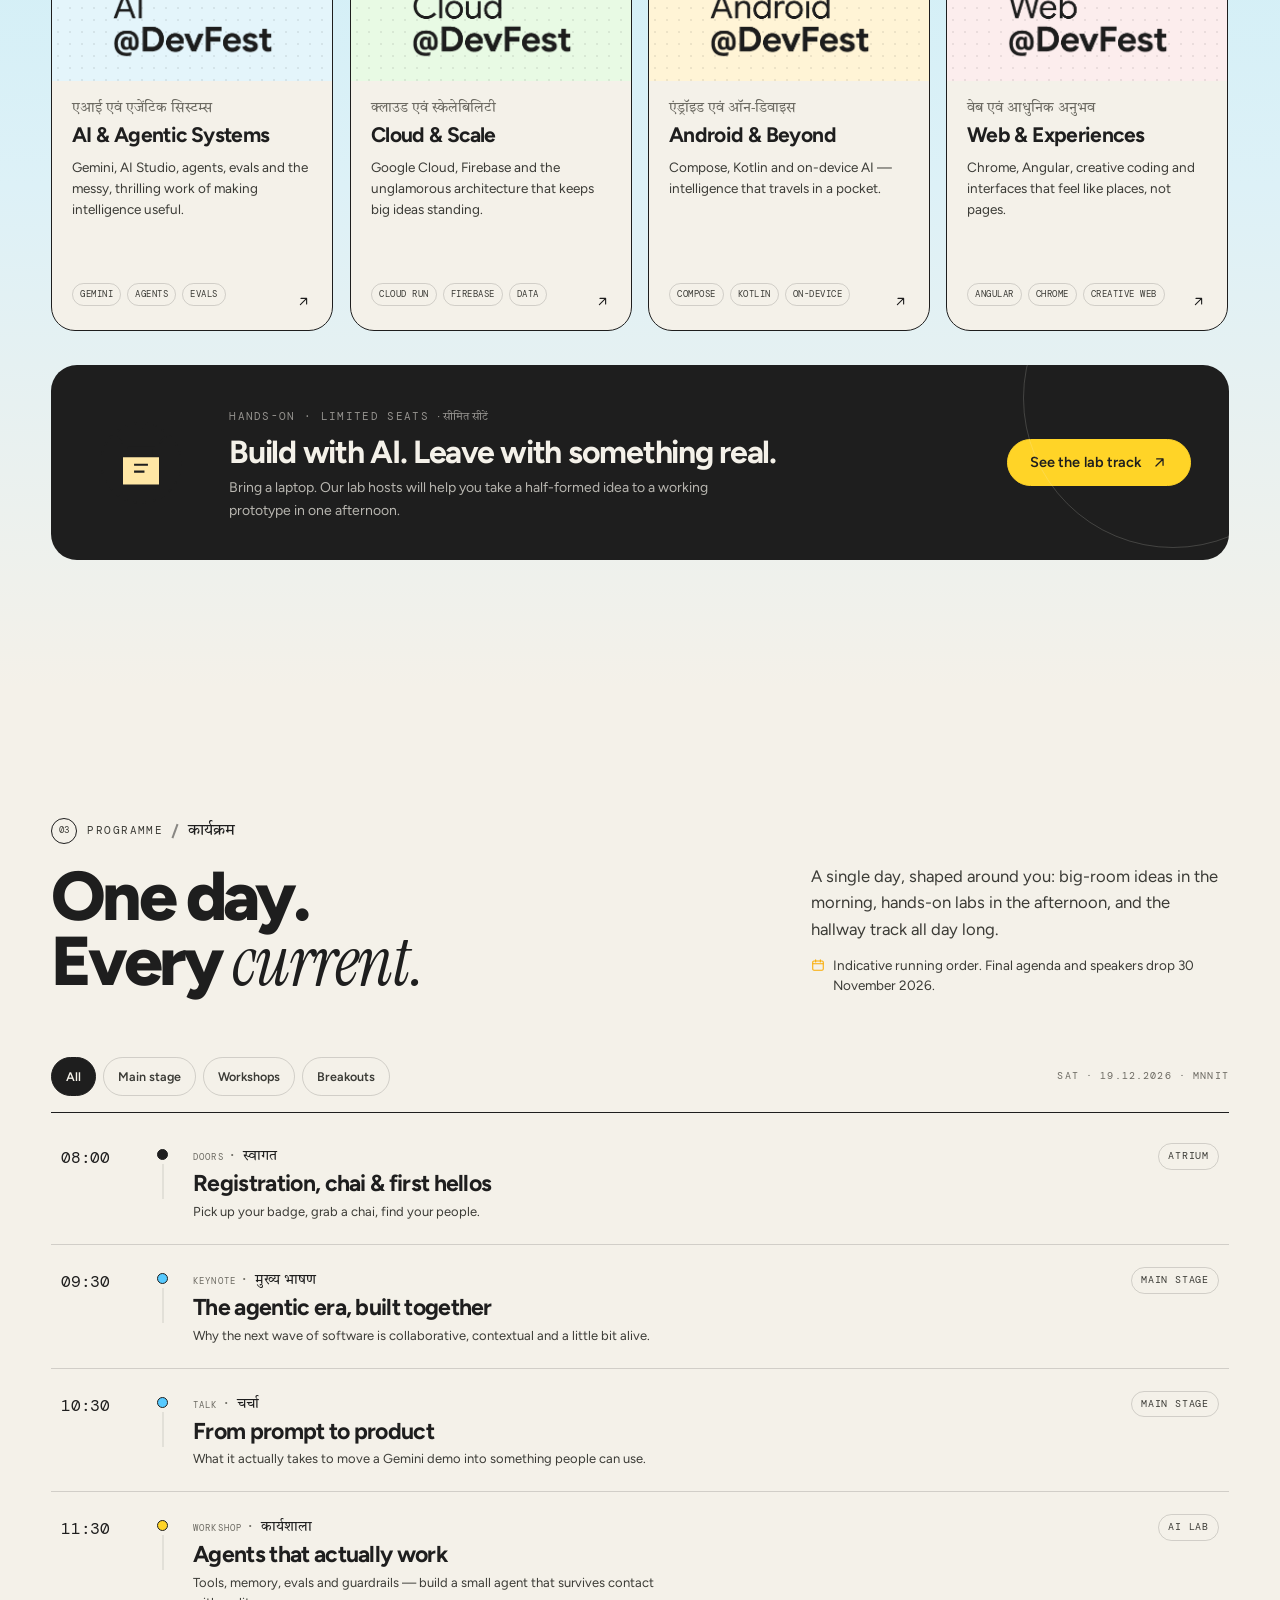
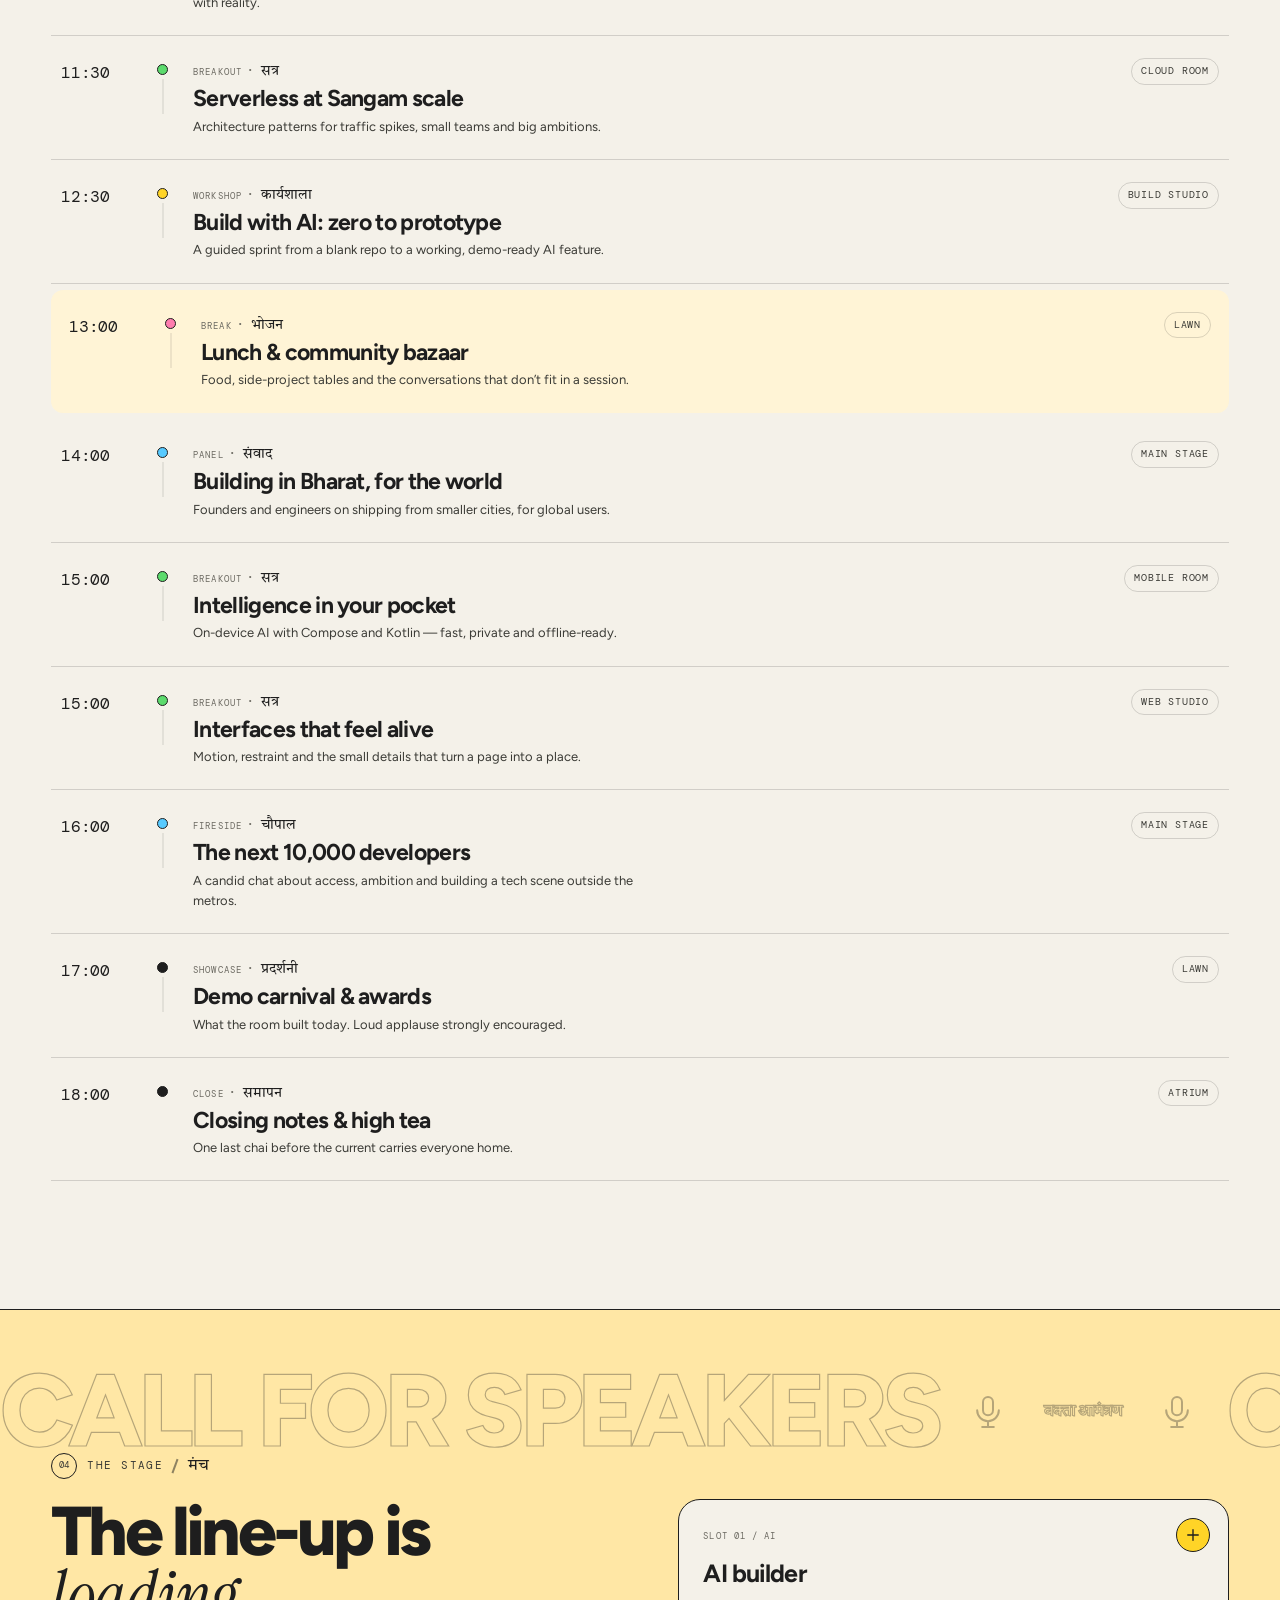
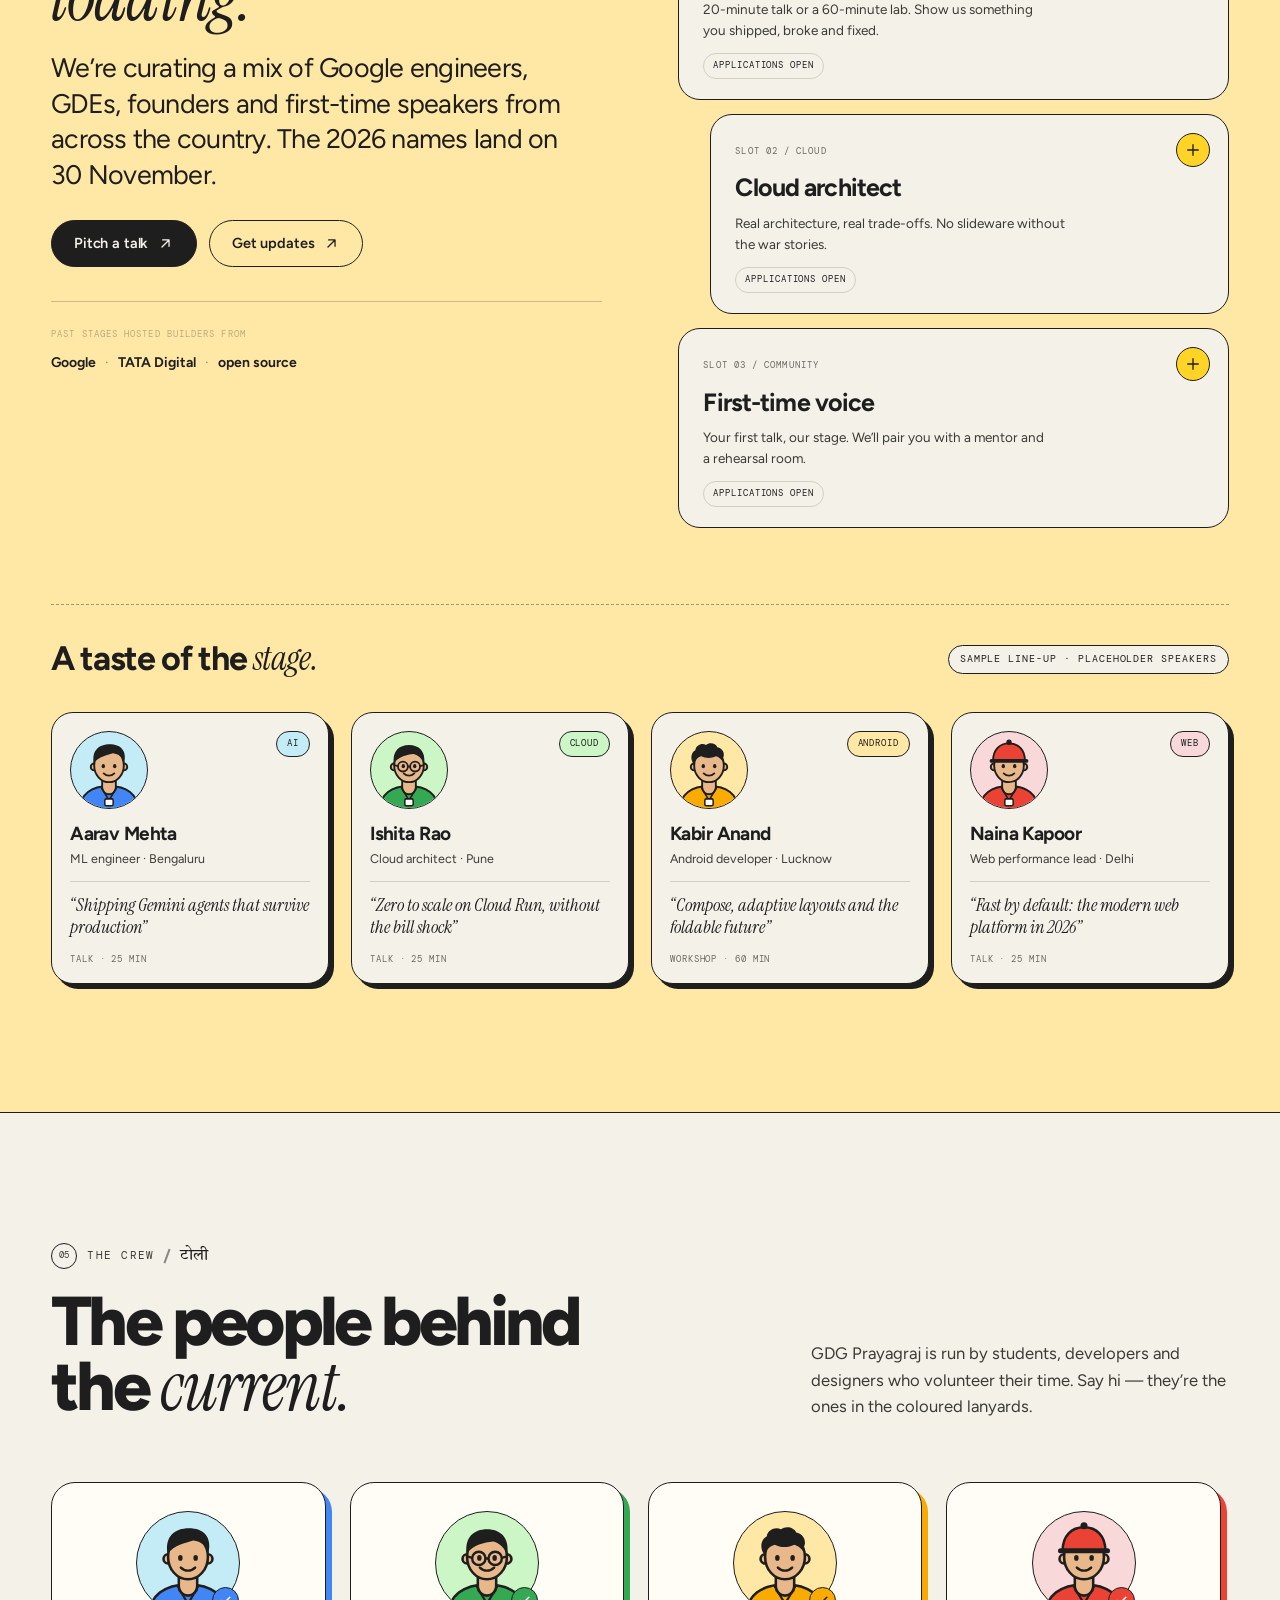
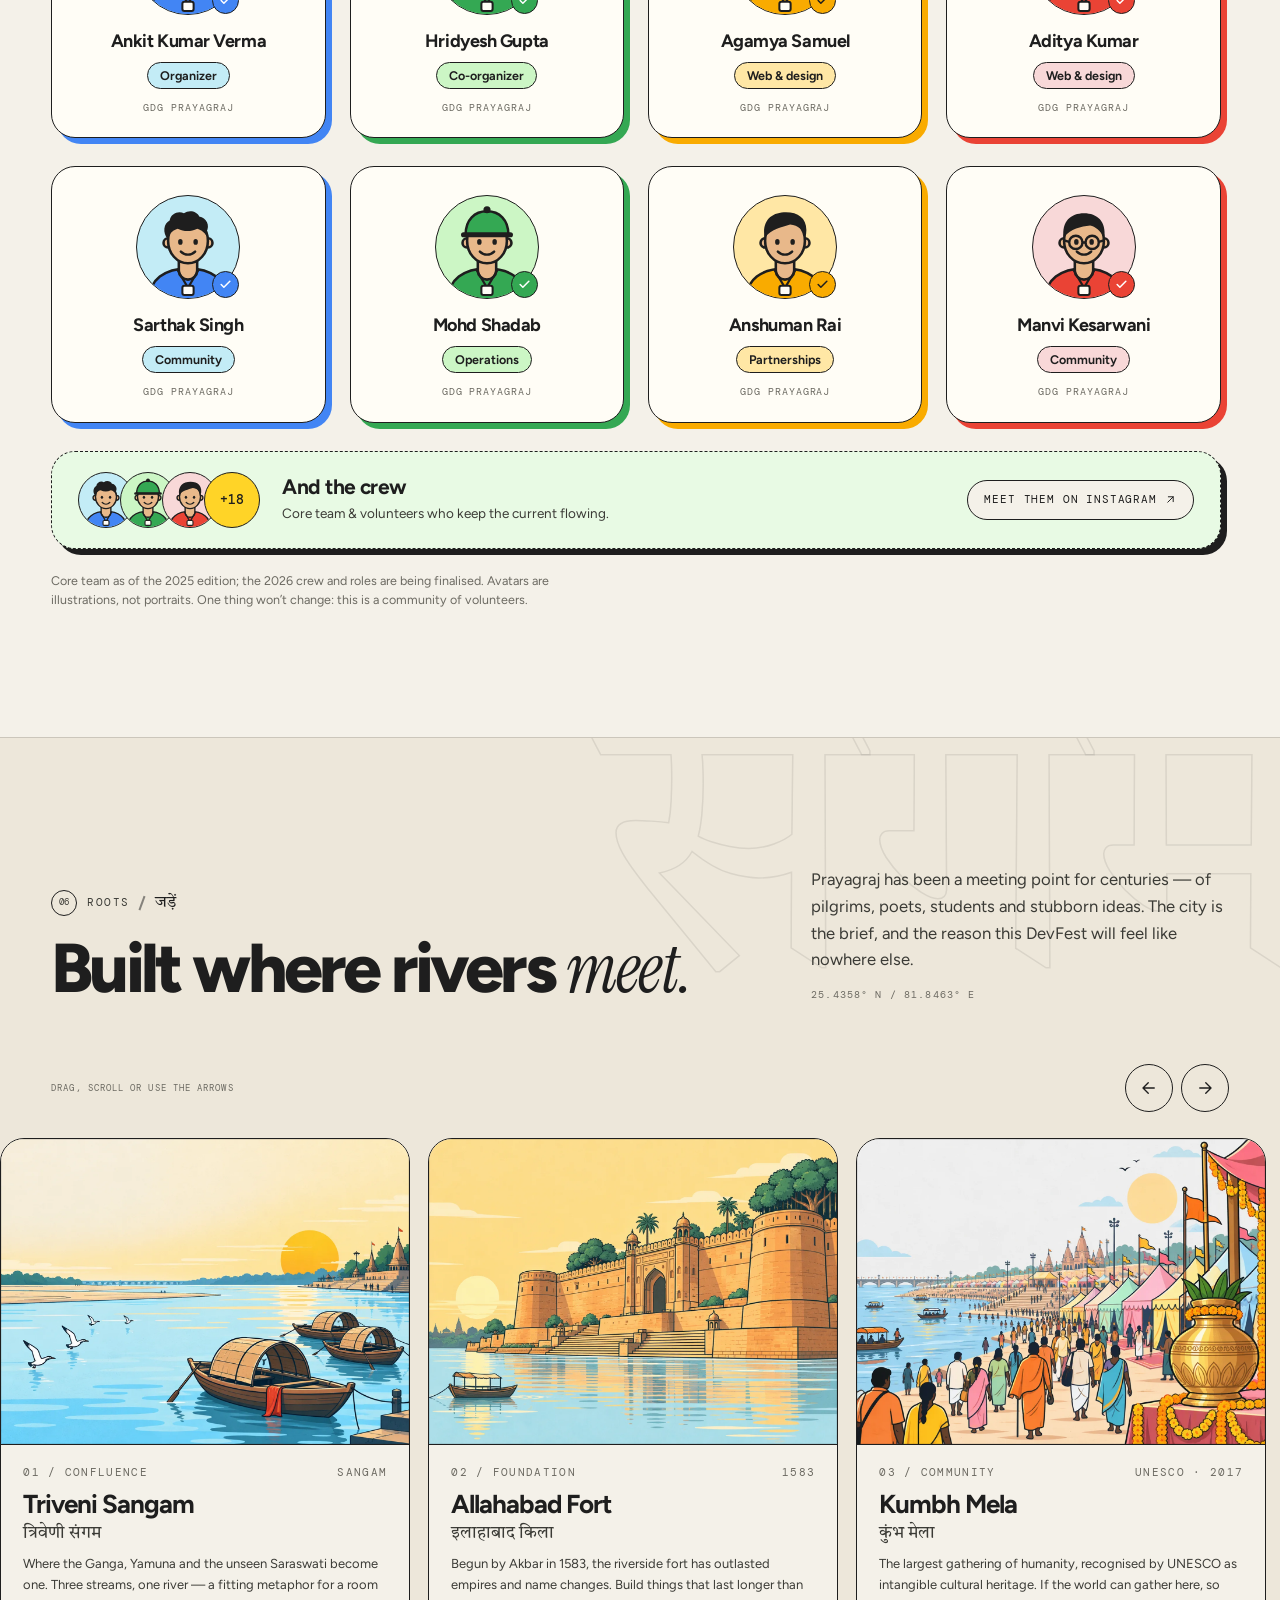
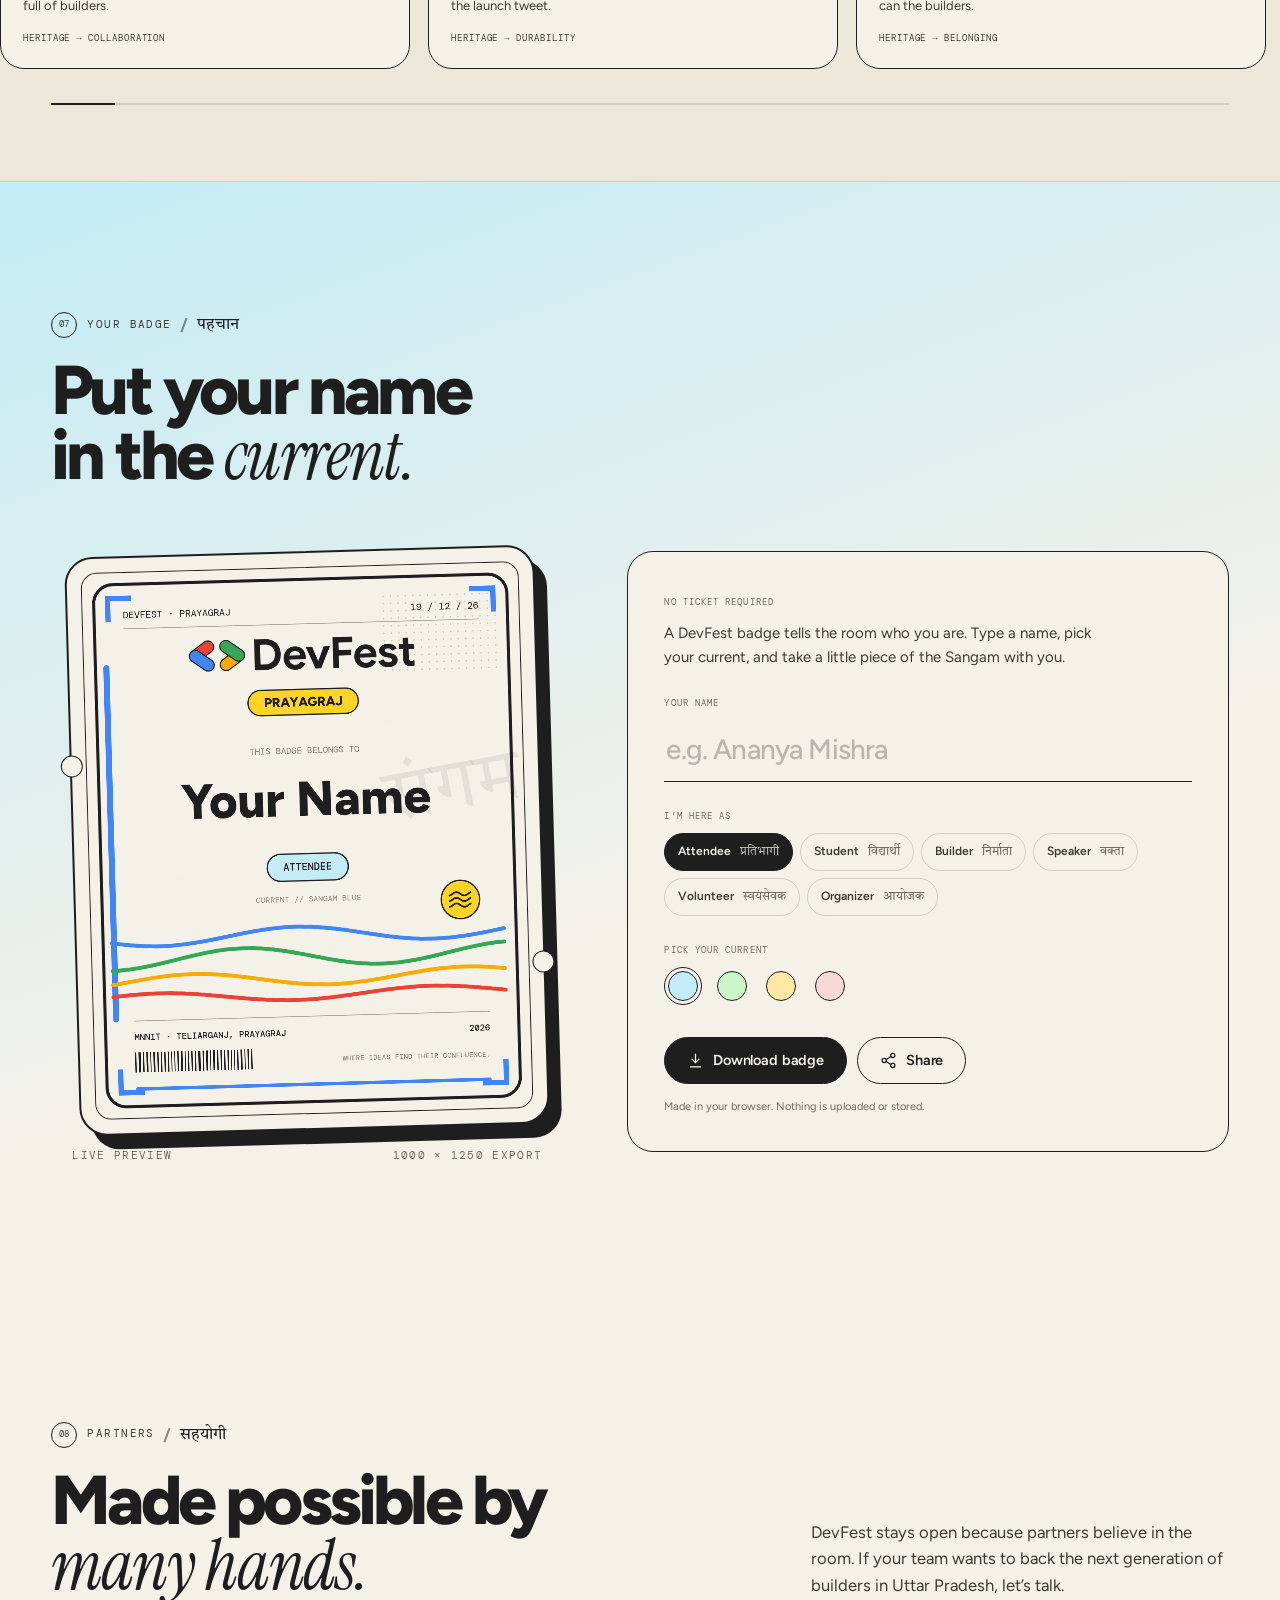
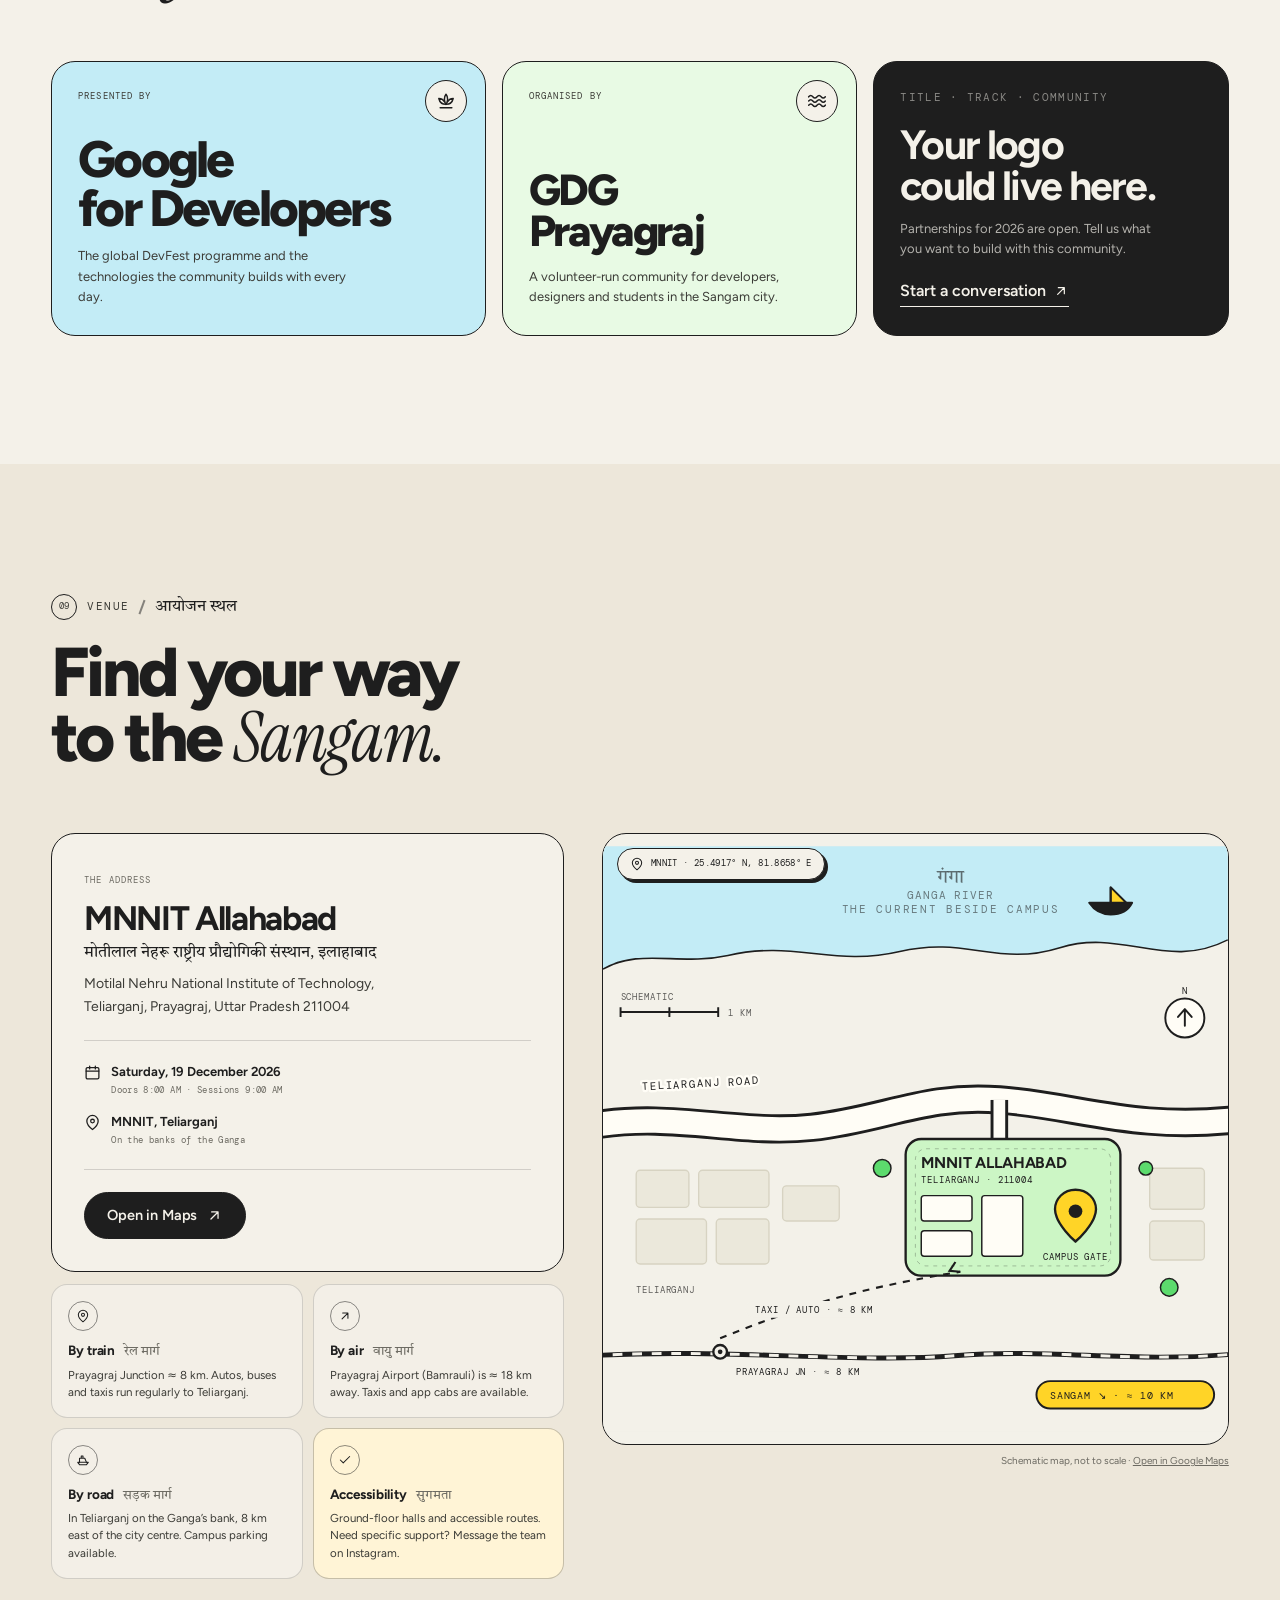
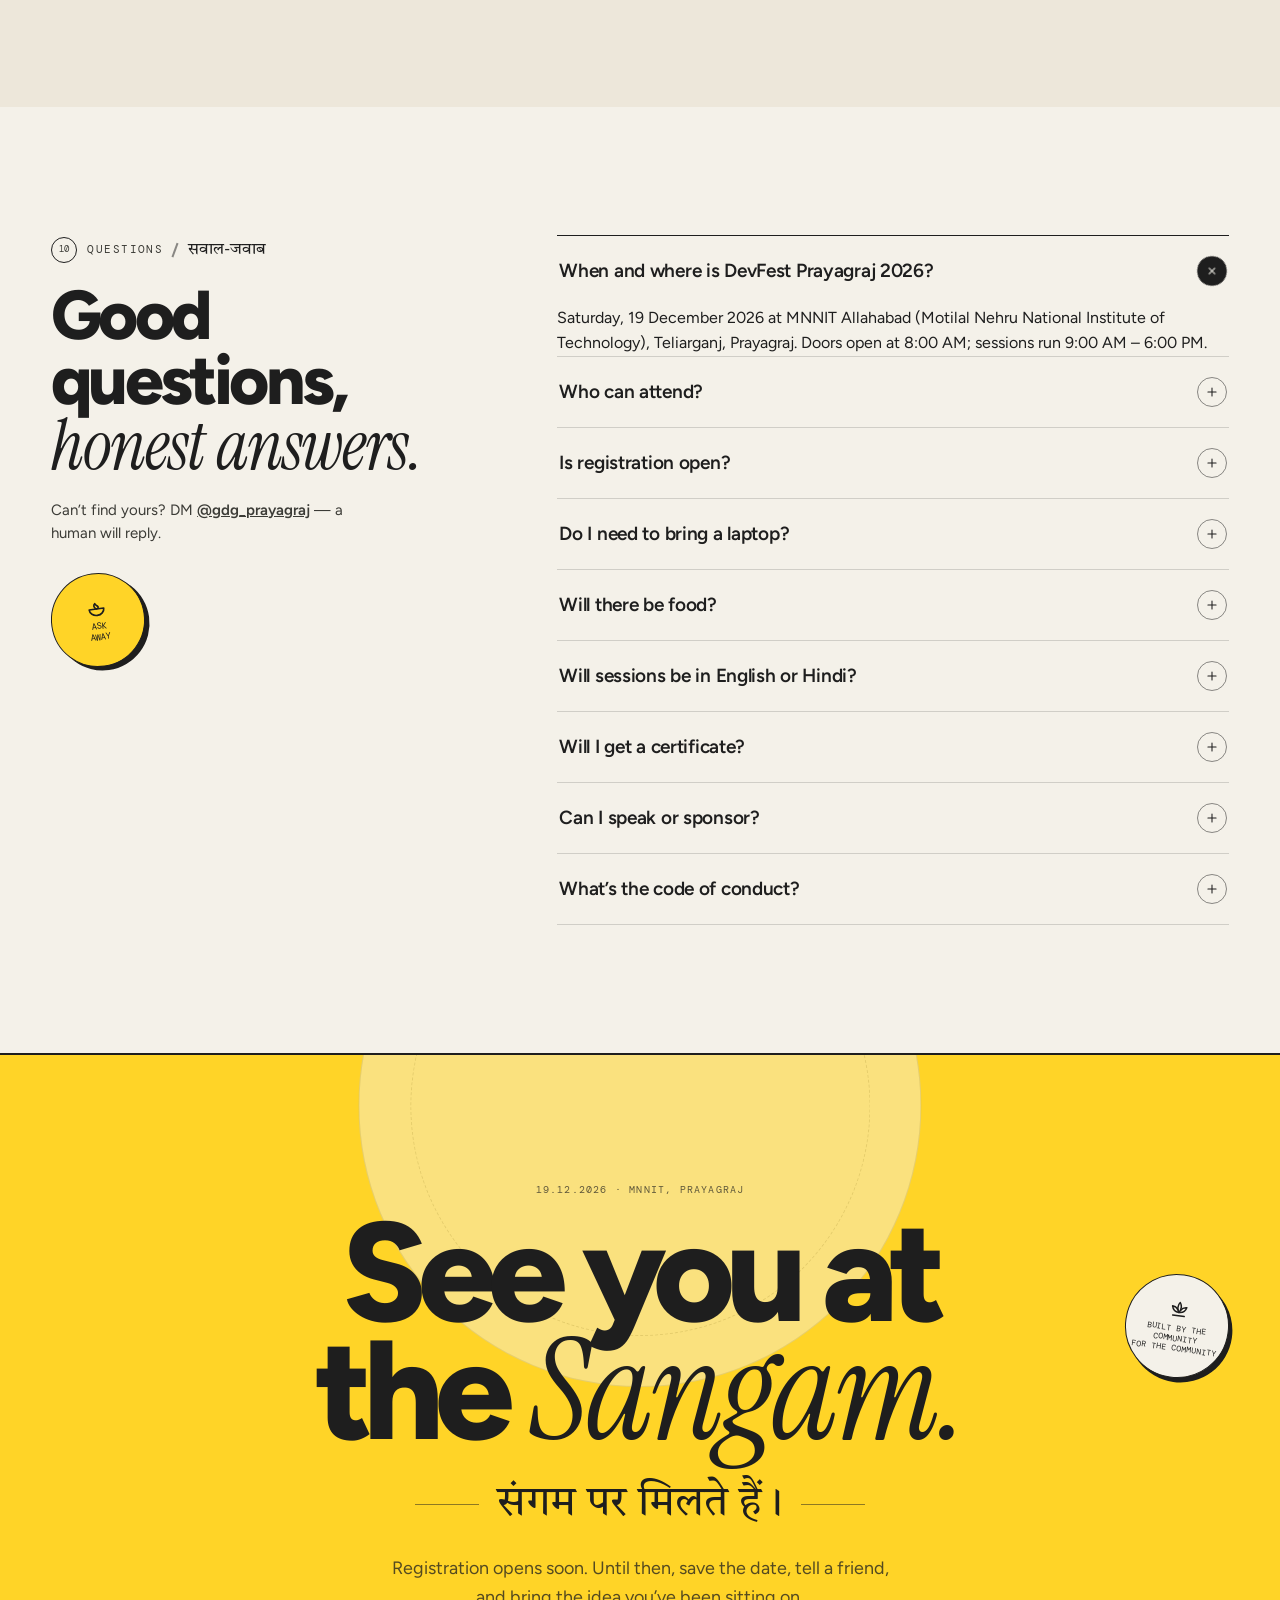
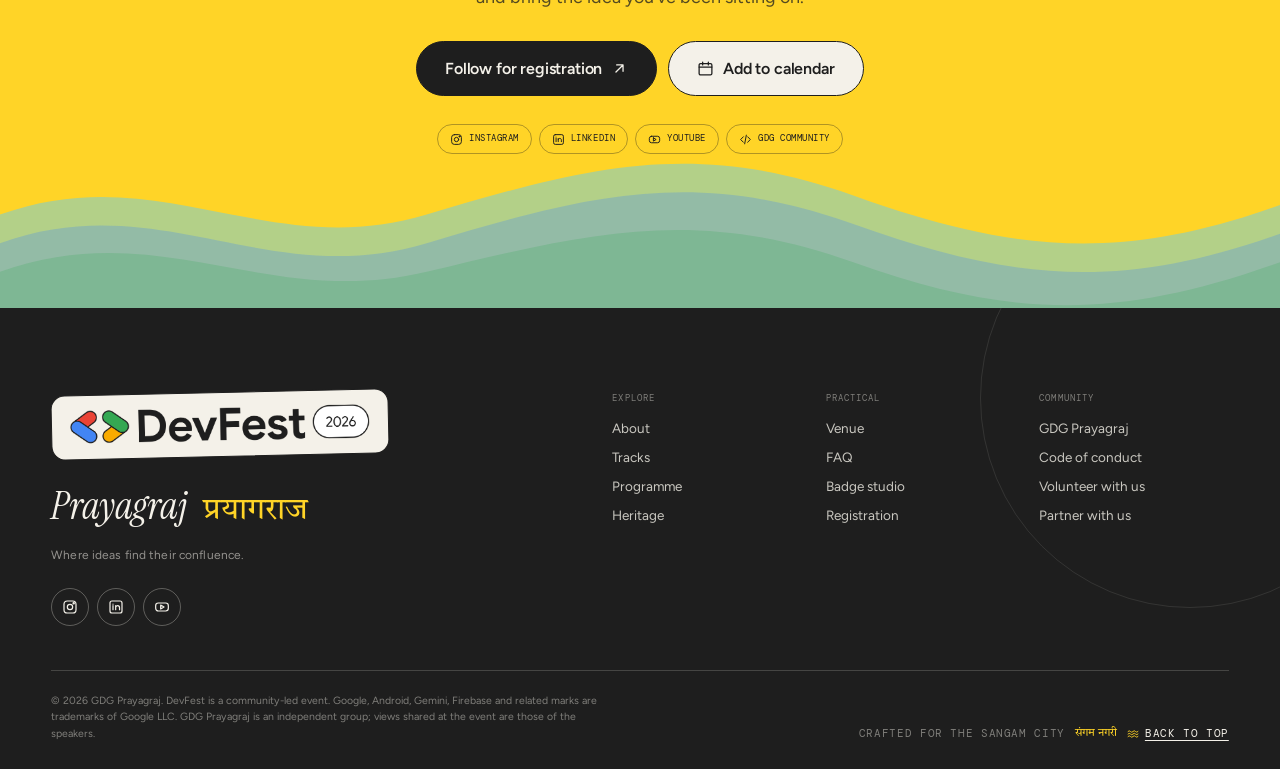
==== commit 3b9aaacc: "feat(i18n): expand tasteful bilingual Hindi accents across nav, tracks, agenda, and badge studio" ====
--- a/devfest-prayagraj-2026/index.html
+++ b/devfest-prayagraj-2026/index.html
@@ -182,12 +182,12 @@
     </a>
 
     <nav class="desktop-nav" aria-label="Primary">
-      <a href="#about">About</a>
-      <a href="#tracks">Tracks</a>
-      <a href="#programme">Programme</a>
-      <a href="#heritage">Heritage</a>
-      <a href="#venue">Venue</a>
-      <a href="#faq">FAQ</a>
+      <a href="#about">About <span class="nav-hi hi" lang="hi">परिचय</span></a>
+      <a href="#tracks">Tracks <span class="nav-hi hi" lang="hi">धाराएँ</span></a>
+      <a href="#programme">Programme <span class="nav-hi hi" lang="hi">कार्यक्रम</span></a>
+      <a href="#heritage">Heritage <span class="nav-hi hi" lang="hi">विरासत</span></a>
+      <a href="#venue">Venue <span class="nav-hi hi" lang="hi">स्थल</span></a>
+      <a href="#faq">FAQ <span class="nav-hi hi" lang="hi">सवाल</span></a>
     </nav>
 
     <div class="nav-actions">
@@ -285,9 +285,9 @@
         </div>
 
         <div class="hero__stats" data-reveal style="--d:780ms">
-          <div><strong data-count="700">700</strong><span>+</span><small>minds in 2025</small></div>
-          <div><strong data-count="4">4</strong><span></span><small>tracks</small></div>
-          <div><strong data-count="1">1</strong><span></span><small>unforgettable day</small></div>
+          <div><strong data-count="700">700</strong><span>+</span><small>minds in 2025 <i class="hi" lang="hi">प्रतिभागी</i></small></div>
+          <div><strong data-count="4">4</strong><span></span><small>tracks <i class="hi" lang="hi">धाराएँ</i></small></div>
+          <div><strong data-count="1">1</strong><span></span><small>special day <i class="hi" lang="hi">शानदार दिन</i></small></div>
         </div>
       </div>
 
@@ -542,10 +542,10 @@
           <span class="stats-band__year">2025</span>
         </div>
         <div class="stats-band__grid">
-          <div class="stat"><strong data-count="700">700</strong><span>+</span><small>participants</small></div>
-          <div class="stat"><strong data-count="10">10</strong><span>+</span><small>speakers</small></div>
-          <div class="stat"><strong data-count="12">12</strong><span>+</span><small>sessions</small></div>
-          <div class="stat"><strong data-count="10">10</strong><span>+</span><small>workshops</small></div>
+          <div class="stat"><strong data-count="700">700</strong><span>+</span><small>participants <i class="hi" lang="hi">प्रतिभागी</i></small></div>
+          <div class="stat"><strong data-count="10">10</strong><span>+</span><small>speakers <i class="hi" lang="hi">वक्ता</i></small></div>
+          <div class="stat"><strong data-count="12">12</strong><span>+</span><small>sessions <i class="hi" lang="hi">सत्र</i></small></div>
+          <div class="stat"><strong data-count="10">10</strong><span>+</span><small>workshops <i class="hi" lang="hi">कार्यशालाएँ</i></small></div>
         </div>
         <p class="stats-band__note">The 2026 edition is being built bigger. Bring your people.</p>
         <div class="stats-band__sticker" aria-hidden="true">
@@ -574,6 +574,7 @@
             <span class="track-card__num">01</span>
           </div>
           <div class="track-card__body">
+            <span class="track-card__hi hi" lang="hi">एआई एवं एजेंटिक सिस्टम्स</span>
             <h3>AI &amp; Agentic Systems</h3>
             <p>Gemini, AI Studio, agents, evals and the messy, thrilling work of making intelligence useful.</p>
             <div class="track-card__tags"><span>Gemini</span><span>Agents</span><span>Evals</span></div>
@@ -587,6 +588,7 @@
             <span class="track-card__num">02</span>
           </div>
           <div class="track-card__body">
+            <span class="track-card__hi hi" lang="hi">क्लाउड एवं स्केलेबिलिटी</span>
             <h3>Cloud &amp; Scale</h3>
             <p>Google Cloud, Firebase and the unglamorous architecture that keeps big ideas standing.</p>
             <div class="track-card__tags"><span>Cloud Run</span><span>Firebase</span><span>Data</span></div>
@@ -600,6 +602,7 @@
             <span class="track-card__num">03</span>
           </div>
           <div class="track-card__body">
+            <span class="track-card__hi hi" lang="hi">एंड्रॉइड एवं ऑन-डिवाइस</span>
             <h3>Android &amp; Beyond</h3>
             <p>Compose, Kotlin and on-device AI — intelligence that travels in a pocket.</p>
             <div class="track-card__tags"><span>Compose</span><span>Kotlin</span><span>On-device</span></div>
@@ -613,6 +616,7 @@
             <span class="track-card__num">04</span>
           </div>
           <div class="track-card__body">
+            <span class="track-card__hi hi" lang="hi">वेब एवं आधुनिक अनुभव</span>
             <h3>Web &amp; Experiences</h3>
             <p>Chrome, Angular, creative coding and interfaces that feel like places, not pages.</p>
             <div class="track-card__tags"><span>Angular</span><span>Chrome</span><span>Creative web</span></div>
@@ -631,7 +635,7 @@
           </svg>
         </div>
         <div class="workshop-banner__copy">
-          <span class="mono">Hands-on · limited seats</span>
+          <span class="mono">Hands-on · limited seats <i class="hi" lang="hi">· सीमित सीटें</i></span>
           <h3>Build with AI. Leave with something real.</h3>
           <p>Bring a laptop. Our lab hosts will help you take a half-formed idea to a working prototype in one afternoon.</p>
         </div>
@@ -680,7 +684,7 @@
           <div class="agenda-item__time">09:30</div>
           <div class="agenda-item__dot agenda-item__dot--blue"></div>
           <div class="agenda-item__main">
-            <span class="agenda-item__kind">Keynote</span>
+            <span class="agenda-item__kind">Keynote<i class="hi" lang="hi">मुख्य भाषण</i></span>
             <h3>The agentic era, built together</h3>
             <p>Why the next wave of software is collaborative, contextual and a little bit alive.</p>
           </div>
@@ -691,7 +695,7 @@
           <div class="agenda-item__time">10:30</div>
           <div class="agenda-item__dot agenda-item__dot--blue"></div>
           <div class="agenda-item__main">
-            <span class="agenda-item__kind">Talk</span>
+            <span class="agenda-item__kind">Talk<i class="hi" lang="hi">चर्चा</i></span>
             <h3>From prompt to product</h3>
             <p>What it actually takes to move a Gemini demo into something people can use.</p>
           </div>
@@ -702,7 +706,7 @@
           <div class="agenda-item__time">11:30</div>
           <div class="agenda-item__dot agenda-item__dot--yellow"></div>
           <div class="agenda-item__main">
-            <span class="agenda-item__kind">Workshop</span>
+            <span class="agenda-item__kind">Workshop<i class="hi" lang="hi">कार्यशाला</i></span>
             <h3>Agents that actually work</h3>
             <p>Tools, memory, evals and guardrails — build a small agent that survives contact with reality.</p>
           </div>
@@ -713,7 +717,7 @@
           <div class="agenda-item__time">11:30</div>
           <div class="agenda-item__dot agenda-item__dot--green"></div>
           <div class="agenda-item__main">
-            <span class="agenda-item__kind">Breakout</span>
+            <span class="agenda-item__kind">Breakout<i class="hi" lang="hi">सत्र</i></span>
             <h3>Serverless at Sangam scale</h3>
             <p>Architecture patterns for traffic spikes, small teams and big ambitions.</p>
           </div>
@@ -724,7 +728,7 @@
           <div class="agenda-item__time">12:30</div>
           <div class="agenda-item__dot agenda-item__dot--yellow"></div>
           <div class="agenda-item__main">
-            <span class="agenda-item__kind">Workshop</span>
+            <span class="agenda-item__kind">Workshop<i class="hi" lang="hi">कार्यशाला</i></span>
             <h3>Build with AI: zero to prototype</h3>
             <p>A guided sprint from a blank repo to a working, demo-ready AI feature.</p>
           </div>
@@ -746,7 +750,7 @@
           <div class="agenda-item__time">14:00</div>
           <div class="agenda-item__dot agenda-item__dot--blue"></div>
           <div class="agenda-item__main">
-            <span class="agenda-item__kind">Panel</span>
+            <span class="agenda-item__kind">Panel<i class="hi" lang="hi">संवाद</i></span>
             <h3>Building in Bharat, for the world</h3>
             <p>Founders and engineers on shipping from smaller cities, for global users.</p>
           </div>
@@ -757,7 +761,7 @@
           <div class="agenda-item__time">15:00</div>
           <div class="agenda-item__dot agenda-item__dot--green"></div>
           <div class="agenda-item__main">
-            <span class="agenda-item__kind">Breakout</span>
+            <span class="agenda-item__kind">Breakout<i class="hi" lang="hi">सत्र</i></span>
             <h3>Intelligence in your pocket</h3>
             <p>On-device AI with Compose and Kotlin — fast, private and offline-ready.</p>
           </div>
@@ -768,7 +772,7 @@
           <div class="agenda-item__time">15:00</div>
           <div class="agenda-item__dot agenda-item__dot--green"></div>
           <div class="agenda-item__main">
-            <span class="agenda-item__kind">Breakout</span>
+            <span class="agenda-item__kind">Breakout<i class="hi" lang="hi">सत्र</i></span>
             <h3>Interfaces that feel alive</h3>
             <p>Motion, restraint and the small details that turn a page into a place.</p>
           </div>
@@ -779,7 +783,7 @@
           <div class="agenda-item__time">16:00</div>
           <div class="agenda-item__dot agenda-item__dot--blue"></div>
           <div class="agenda-item__main">
-            <span class="agenda-item__kind">Fireside</span>
+            <span class="agenda-item__kind">Fireside<i class="hi" lang="hi">चौपाल</i></span>
             <h3>The next 10,000 developers</h3>
             <p>A candid chat about access, ambition and building a tech scene outside the metros.</p>
           </div>
@@ -816,11 +820,11 @@
     <div class="speakers__marquee" aria-hidden="true">
       <div class="speakers__marquee-track">
         <span>Call for speakers</span><svg class="ic"><use href="#i-mic"/></svg>
+        <span class="hi" lang="hi">वक्ता आमंत्रण</span><svg class="ic"><use href="#i-mic"/></svg>
         <span>Call for speakers</span><svg class="ic"><use href="#i-mic"/></svg>
+        <span class="hi" lang="hi">वक्ता आमंत्रण</span><svg class="ic"><use href="#i-mic"/></svg>
         <span>Call for speakers</span><svg class="ic"><use href="#i-mic"/></svg>
-        <span>Call for speakers</span><svg class="ic"><use href="#i-mic"/></svg>
-        <span>Call for speakers</span><svg class="ic"><use href="#i-mic"/></svg>
-        <span>Call for speakers</span><svg class="ic"><use href="#i-mic"/></svg>
+        <span class="hi" lang="hi">वक्ता आमंत्रण</span><svg class="ic"><use href="#i-mic"/></svg>
       </div>
     </div>
     <div class="container">
@@ -1102,10 +1106,11 @@
         <div class="heritage-card__body">
           <span class="mono">A note from the riverbank</span>
           <h3>“The city has hosted the world for centuries. This December, it hosts the builders.”</h3>
+          <p class="heritage-card__hi hi" lang="hi" style="margin-top:-6px;color:var(--ink-2);font-size:16.5px;">“सदियों से यह नगरी विश्व का स्वागत करती आई है। इस दिसंबर, यह रचनाकारों की मेजबानी करेगी।”</p>
           <div class="heritage-card__facts">
-            <div><strong>3</strong><span>rivers</span></div>
-            <div><strong>1</strong><span>city</span></div>
-            <div><strong>∞</strong><span>ideas</span></div>
+            <div><strong>3</strong><span>rivers <i class="hi" lang="hi">नदियाँ</i></span></div>
+            <div><strong>1</strong><span>city <i class="hi" lang="hi">नगर</i></span></div>
+            <div><strong>∞</strong><span>ideas <i class="hi" lang="hi">विचार</i></span></div>
           </div>
           <span class="heritage-card__link">DevFest Prayagraj 2026</span>
         </div>
@@ -1159,12 +1164,12 @@
           <div class="field">
             <span class="field__label">I’m here as</span>
             <div class="chip-row" id="roleChips" role="group" aria-label="Choose your role">
-              <button type="button" class="chip is-active" data-role="Attendee" aria-pressed="true">Attendee</button>
-              <button type="button" class="chip" data-role="Student" aria-pressed="false">Student</button>
-              <button type="button" class="chip" data-role="Builder" aria-pressed="false">Builder</button>
-              <button type="button" class="chip" data-role="Speaker" aria-pressed="false">Speaker</button>
-              <button type="button" class="chip" data-role="Volunteer" aria-pressed="false">Volunteer</button>
-              <button type="button" class="chip" data-role="Organizer" aria-pressed="false">Organizer</button>
+              <button type="button" class="chip is-active" data-role="Attendee" aria-pressed="true">Attendee <span class="chip-hi hi" lang="hi">प्रतिभागी</span></button>
+              <button type="button" class="chip" data-role="Student" aria-pressed="false">Student <span class="chip-hi hi" lang="hi">विद्यार्थी</span></button>
+              <button type="button" class="chip" data-role="Builder" aria-pressed="false">Builder <span class="chip-hi hi" lang="hi">निर्माता</span></button>
+              <button type="button" class="chip" data-role="Speaker" aria-pressed="false">Speaker <span class="chip-hi hi" lang="hi">वक्ता</span></button>
+              <button type="button" class="chip" data-role="Volunteer" aria-pressed="false">Volunteer <span class="chip-hi hi" lang="hi">स्वयंसेवक</span></button>
+              <button type="button" class="chip" data-role="Organizer" aria-pressed="false">Organizer <span class="chip-hi hi" lang="hi">आयोजक</span></button>
             </div>
           </div>
 
@@ -1257,22 +1262,22 @@
           <div class="travel-grid">
             <article class="travel-card">
               <span class="travel-card__icon"><svg class="ic"><use href="#i-pin"/></svg></span>
-              <h4>By train</h4>
+              <h4>By train <i class="hi" lang="hi">रेल मार्ग</i></h4>
               <p>Prayagraj Junction ≈ 8 km. Autos, buses and taxis run regularly to Teliarganj.</p>
             </article>
             <article class="travel-card">
               <span class="travel-card__icon"><svg class="ic"><use href="#i-arrow"/></svg></span>
-              <h4>By air</h4>
+              <h4>By air <i class="hi" lang="hi">वायु मार्ग</i></h4>
               <p>Prayagraj Airport (Bamrauli) is ≈ 18 km away. Taxis and app cabs are available.</p>
             </article>
             <article class="travel-card">
               <span class="travel-card__icon"><svg class="ic"><use href="#i-boat"/></svg></span>
-              <h4>By road</h4>
+              <h4>By road <i class="hi" lang="hi">सड़क मार्ग</i></h4>
               <p>In Teliarganj on the Ganga’s bank, 8 km east of the city centre. Campus parking available.</p>
             </article>
             <article class="travel-card travel-card--accent">
               <span class="travel-card__icon"><svg class="ic"><use href="#i-check"/></svg></span>
-              <h4>Accessibility</h4>
+              <h4>Accessibility <i class="hi" lang="hi">सुगमता</i></h4>
               <p>Ground-floor halls and accessible routes. Need specific support? Message the team on Instagram.</p>
             </article>
           </div>
@@ -1567,7 +1572,7 @@
 
     <div class="footer__bottom">
       <p>© 2026 GDG Prayagraj. DevFest is a community-led event. Google, Android, Gemini, Firebase and related marks are trademarks of Google LLC. GDG Prayagraj is an independent group; views shared at the event are those of the speakers.</p>
-      <p class="footer__credit">Crafted for the Sangam city <svg class="ic"><use href="#i-wave"/></svg> <a href="#home">Back to top</a></p>
+      <p class="footer__credit">Crafted for the Sangam city <i class="hi" lang="hi">संगम नगरी</i> <svg class="ic"><use href="#i-wave"/></svg> <a href="#home">Back to top</a></p>
     </div>
   </div>
 </footer>
--- a/devfest-prayagraj-2026/css/style.css
+++ b/devfest-prayagraj-2026/css/style.css
@@ -1093,7 +1093,15 @@
 .final-cta__hi{display:flex;align-items:center;justify-content:center;gap:clamp(10px,1.6vw,18px);margin:8px 0 22px;font-size:clamp(24px,3.3vw,46px);line-height:1.3;color:var(--ink)}
 .final-cta__hi::before,.final-cta__hi::after{content:"";flex:none;width:clamp(22px,5vw,64px);height:1.5px;background:var(--ink);opacity:.5}
 .footer__place .hi{margin-left:.28em;font-size:.82em;color:var(--yellow-pop)}
+.footer__credit .hi{margin:0 4px;color:var(--yellow-pop);font-family:var(--deva)}
 .mobile-menu__nav a .hi{margin-left:auto;font-size:.5em;color:var(--muted)}
+.nav-hi{display:inline-block;margin-left:4px;font-size:11.5px;color:var(--muted);font-weight:400;font-family:var(--deva);transition:color .2s}
+.desktop-nav a:hover .nav-hi,.desktop-nav a.is-active .nav-hi{color:var(--blue)}
+.track-card__hi{display:block;font-size:13.5px;color:var(--muted);font-family:var(--deva);margin-bottom:3px}
+.travel-card h4 .hi{display:inline-block;margin-left:6px;font-size:13px;font-weight:400;color:var(--muted);font-family:var(--deva)}
+.chip-hi{margin-left:6px;font-size:11.5px;opacity:.75;font-family:var(--deva)}
+.stat small .hi,.hero__stats small .hi{display:inline-block;margin-left:3px;font-family:var(--deva);font-size:11.5px;color:var(--muted)}
+.speakers__marquee-track .hi{font-family:var(--deva);font-size:16px;line-height:1;margin:0 6px}
 @media (max-width:1020px){
   .float-sticker--hindi{left:auto;right:22%;top:2%}
 }
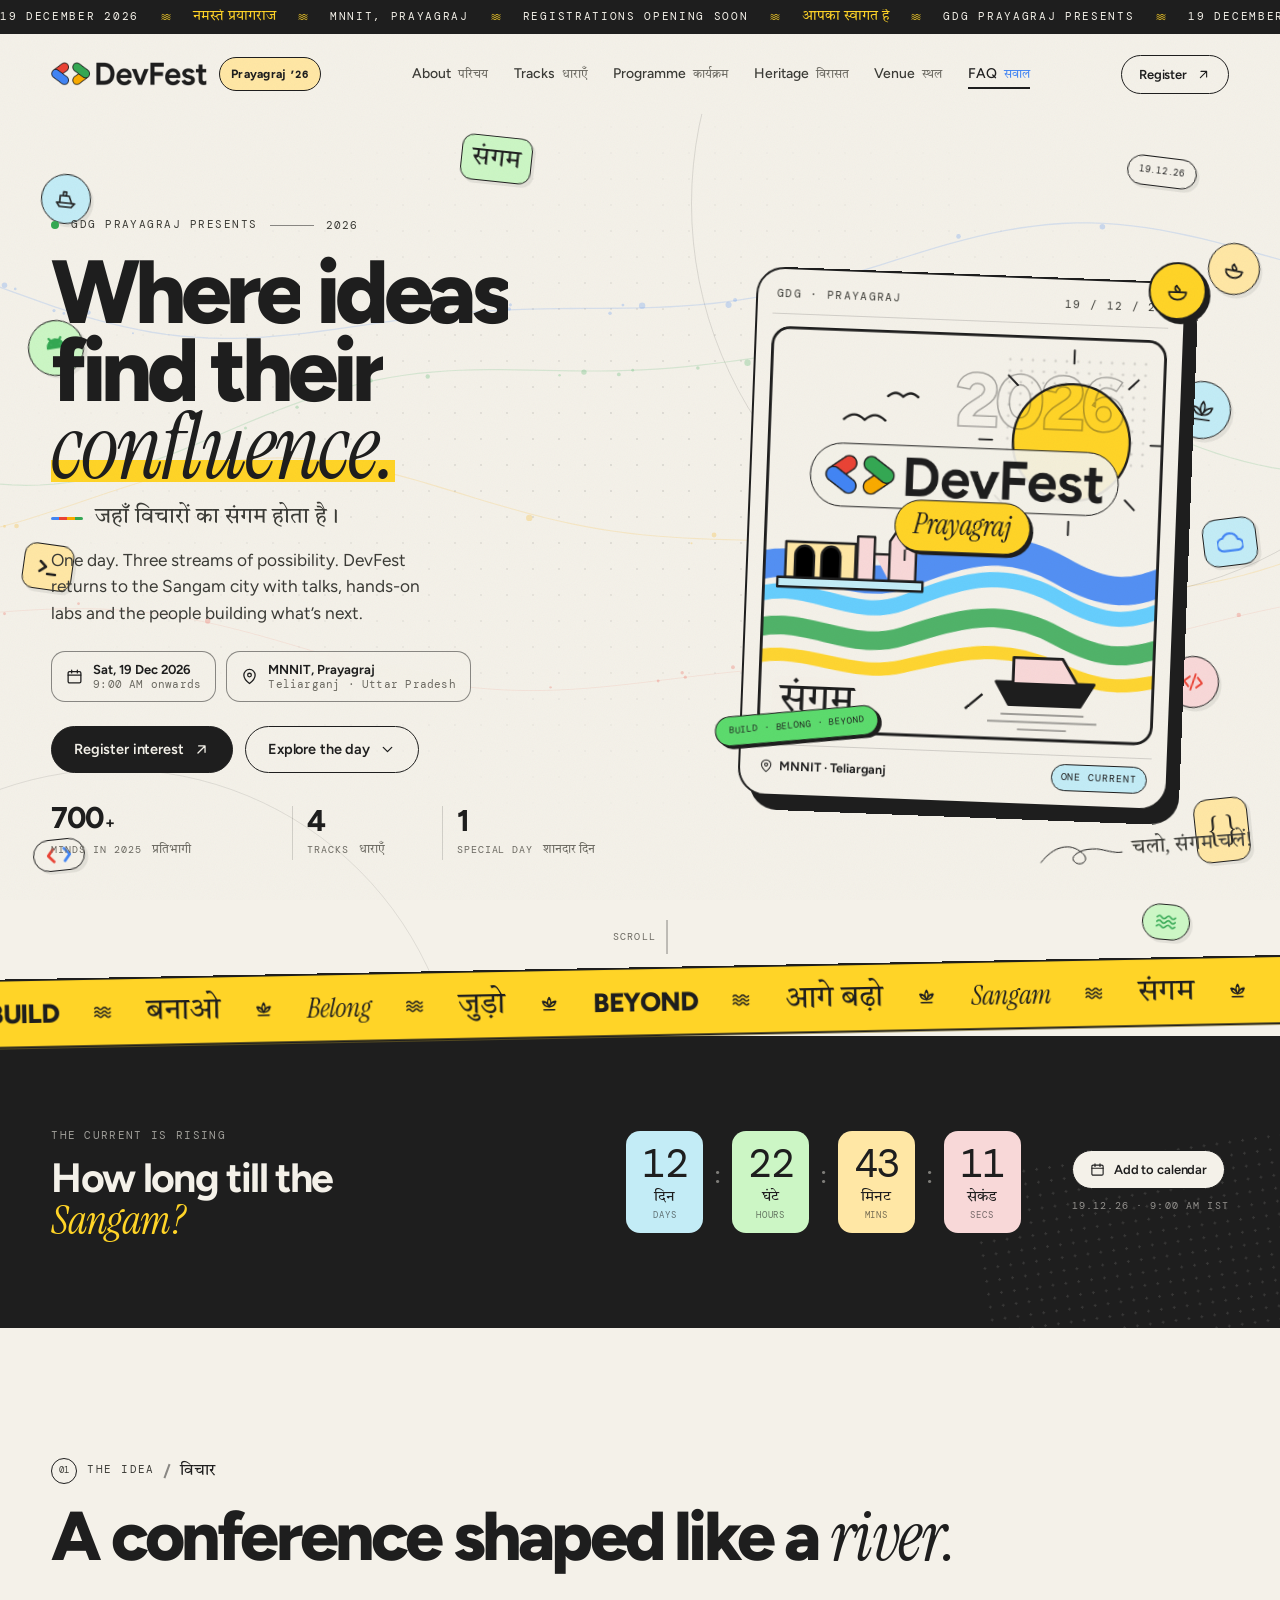
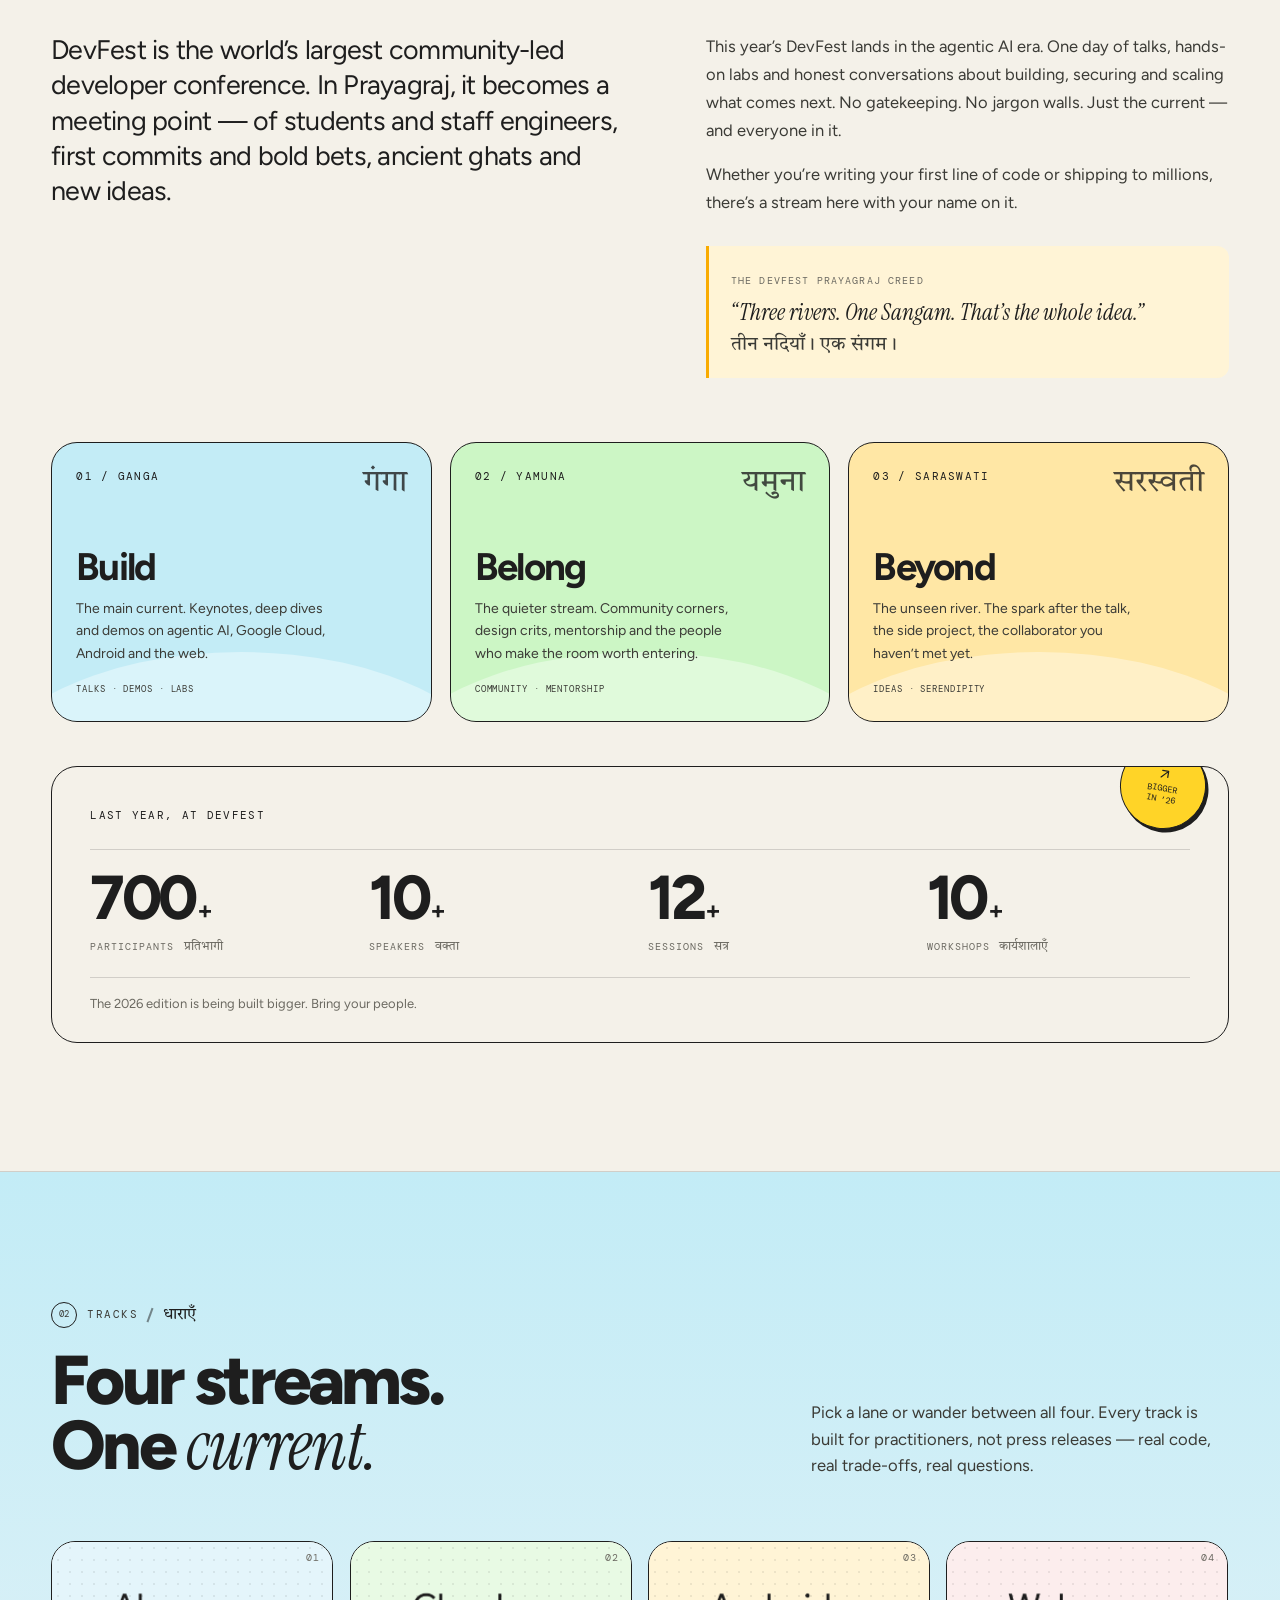
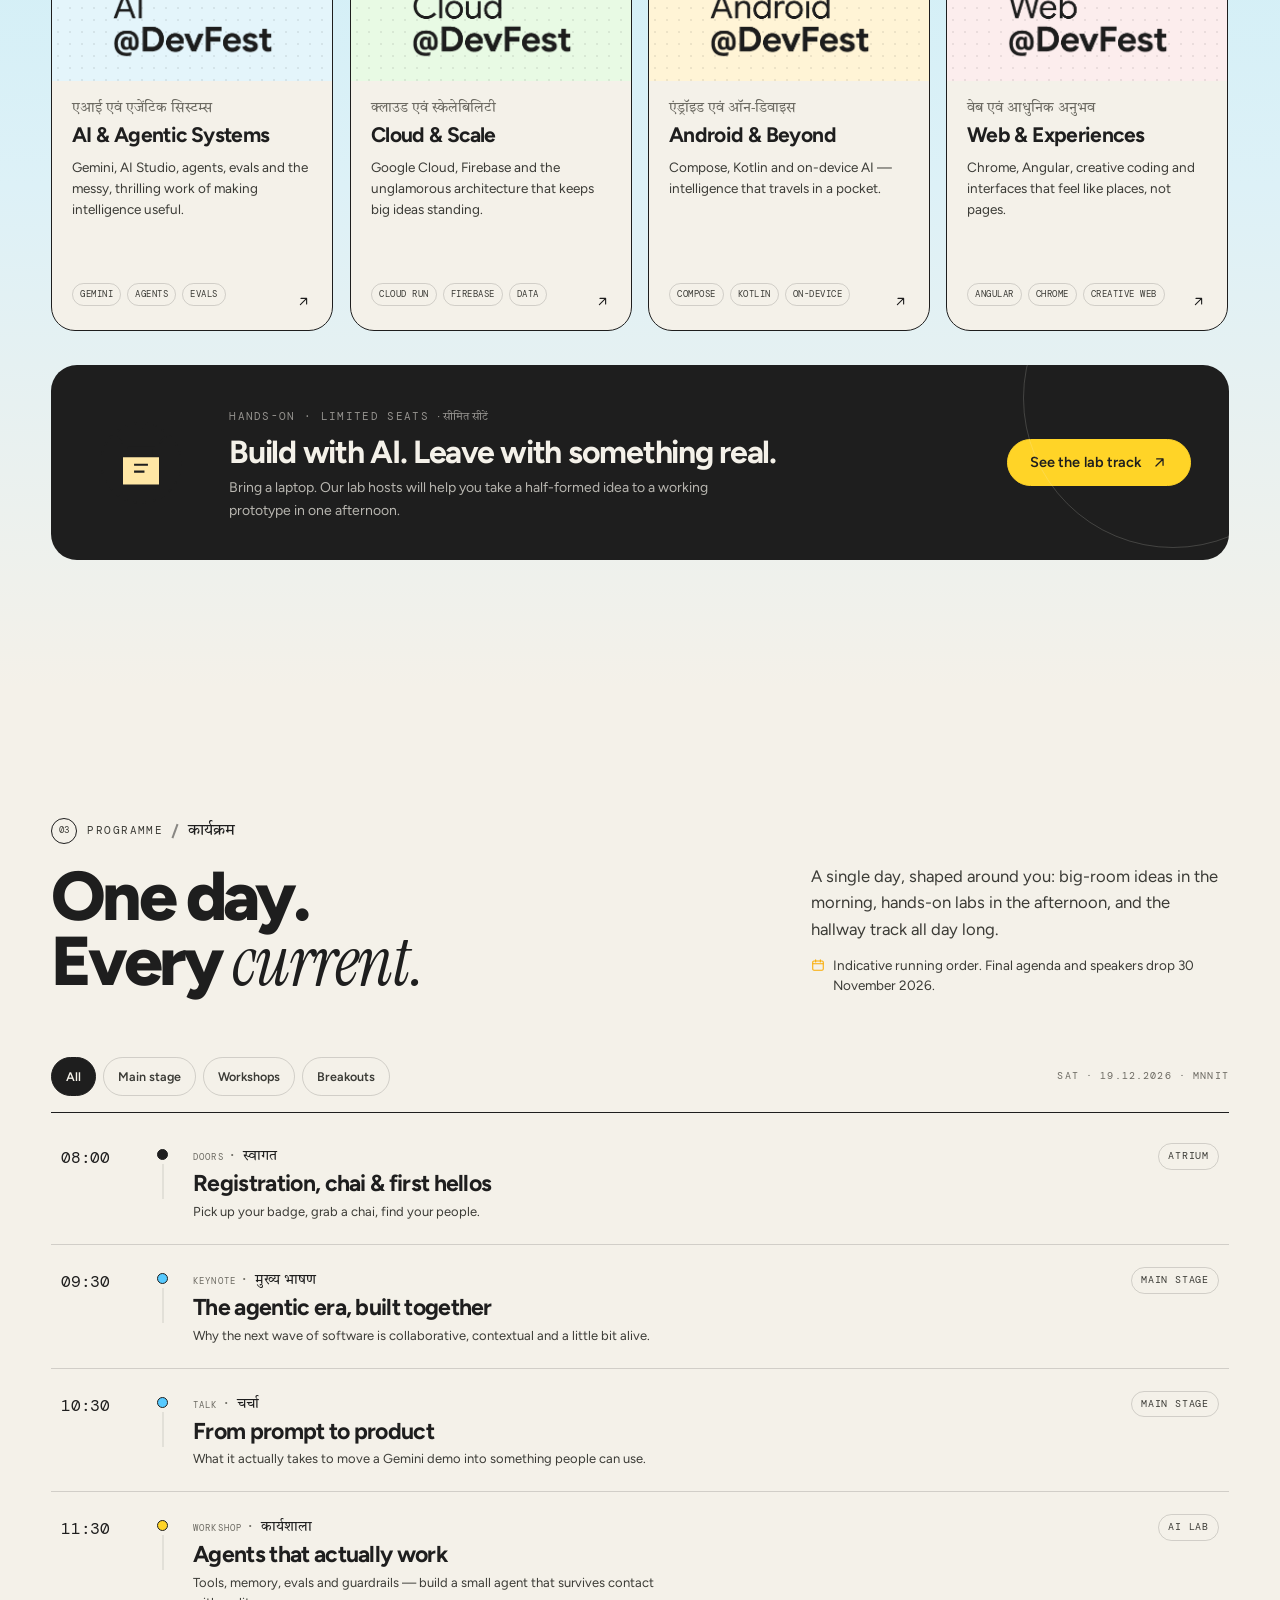
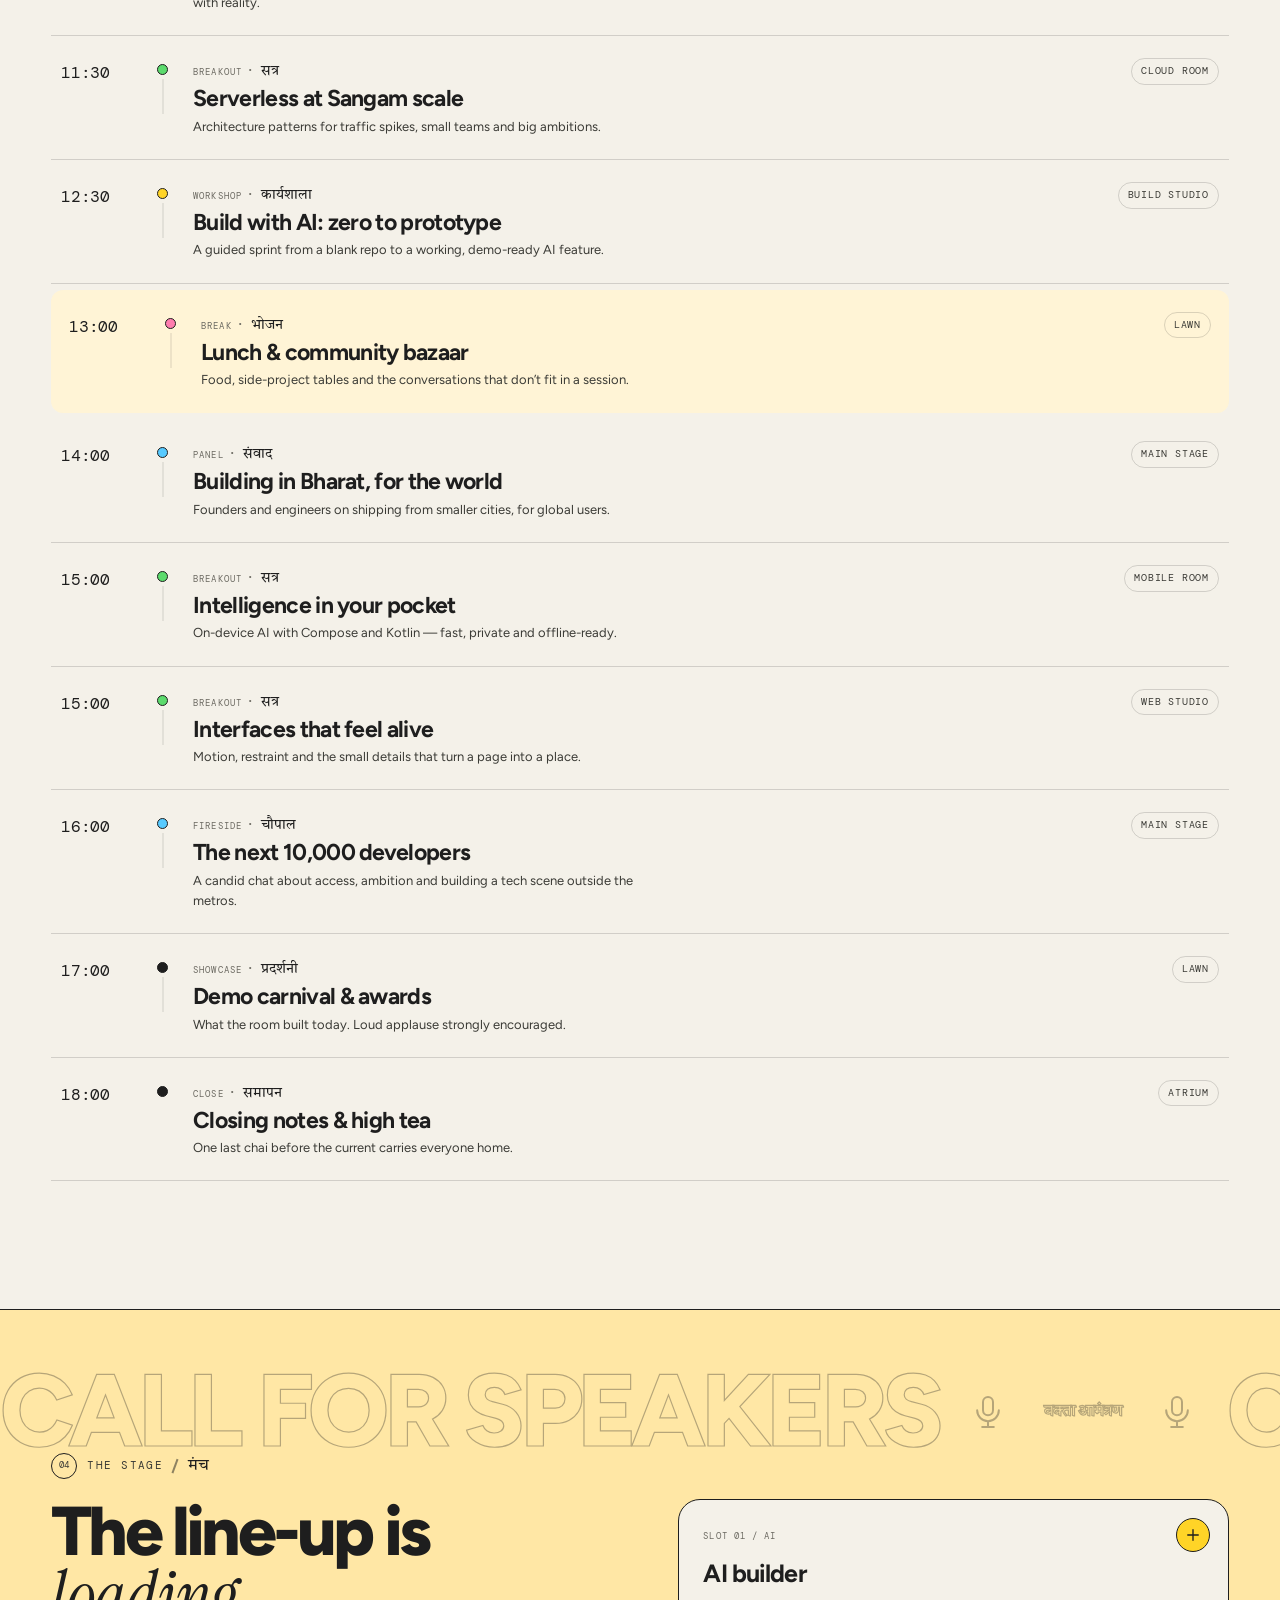
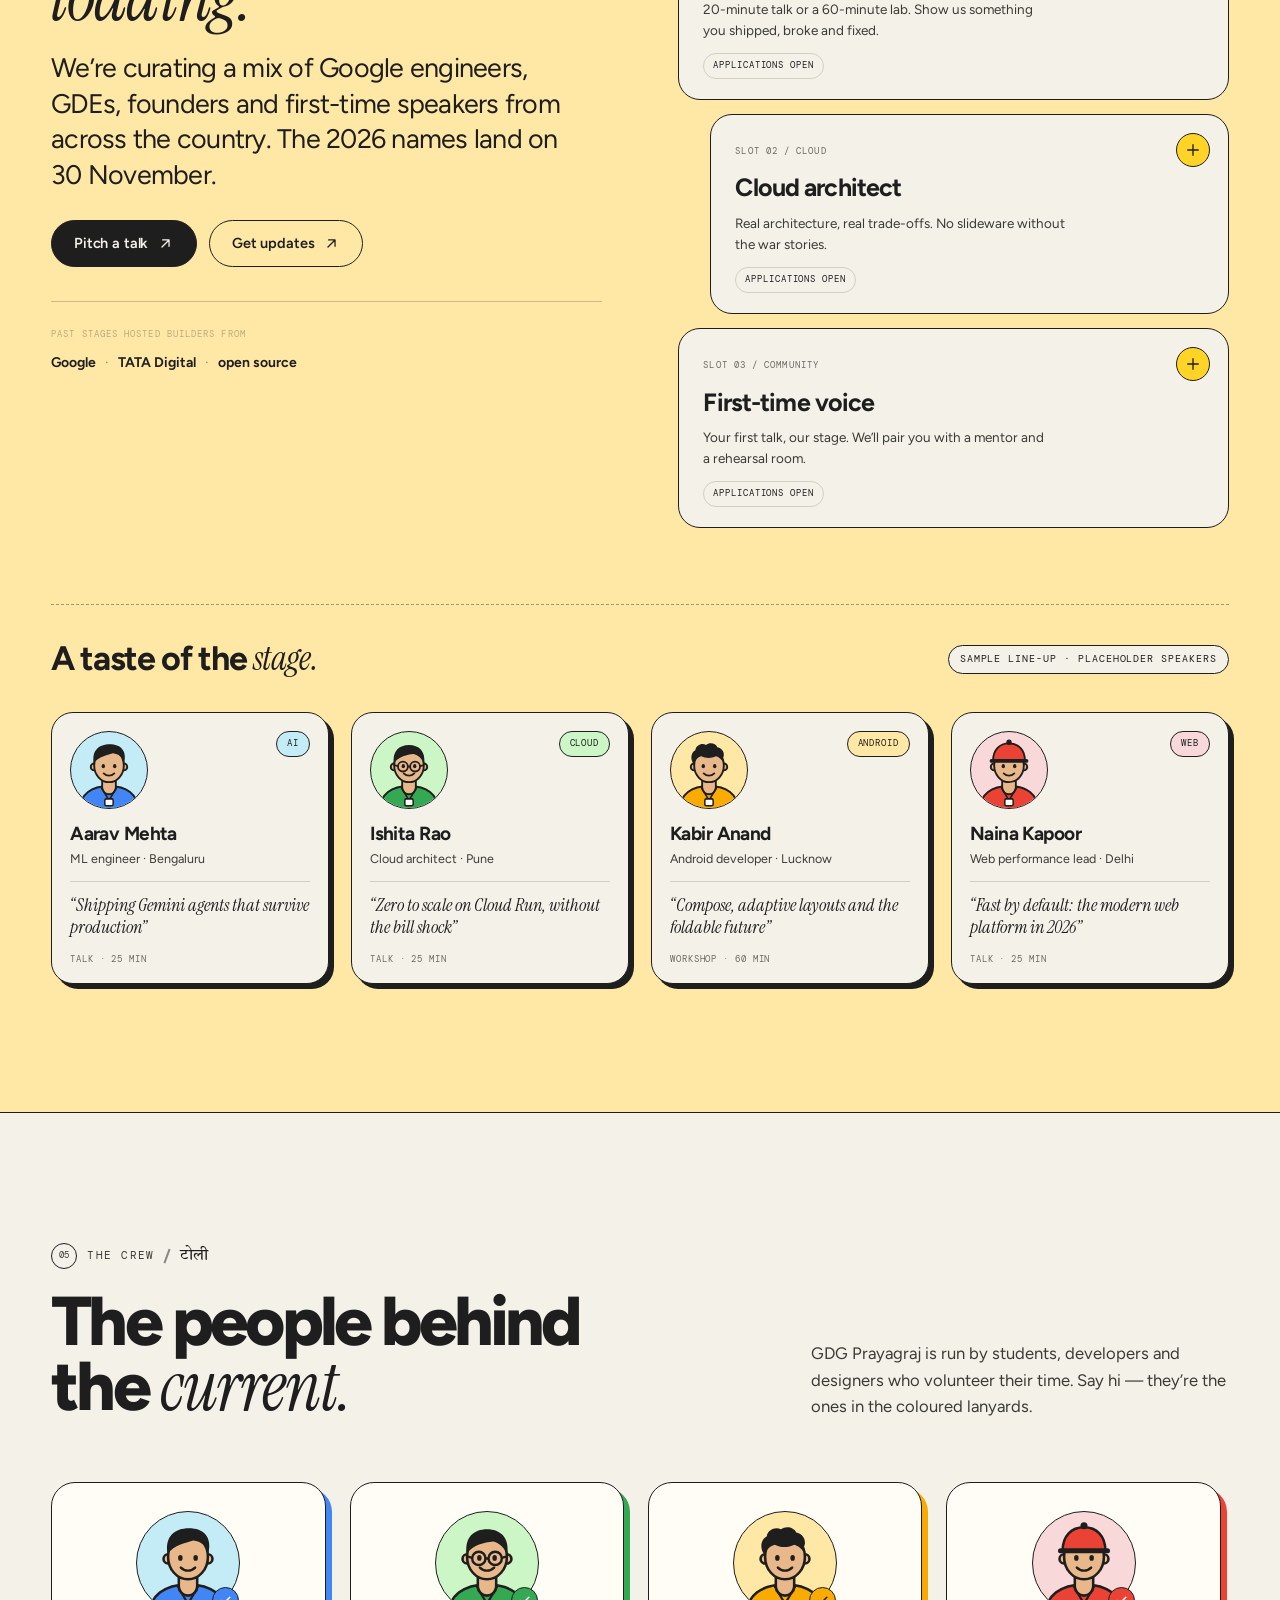
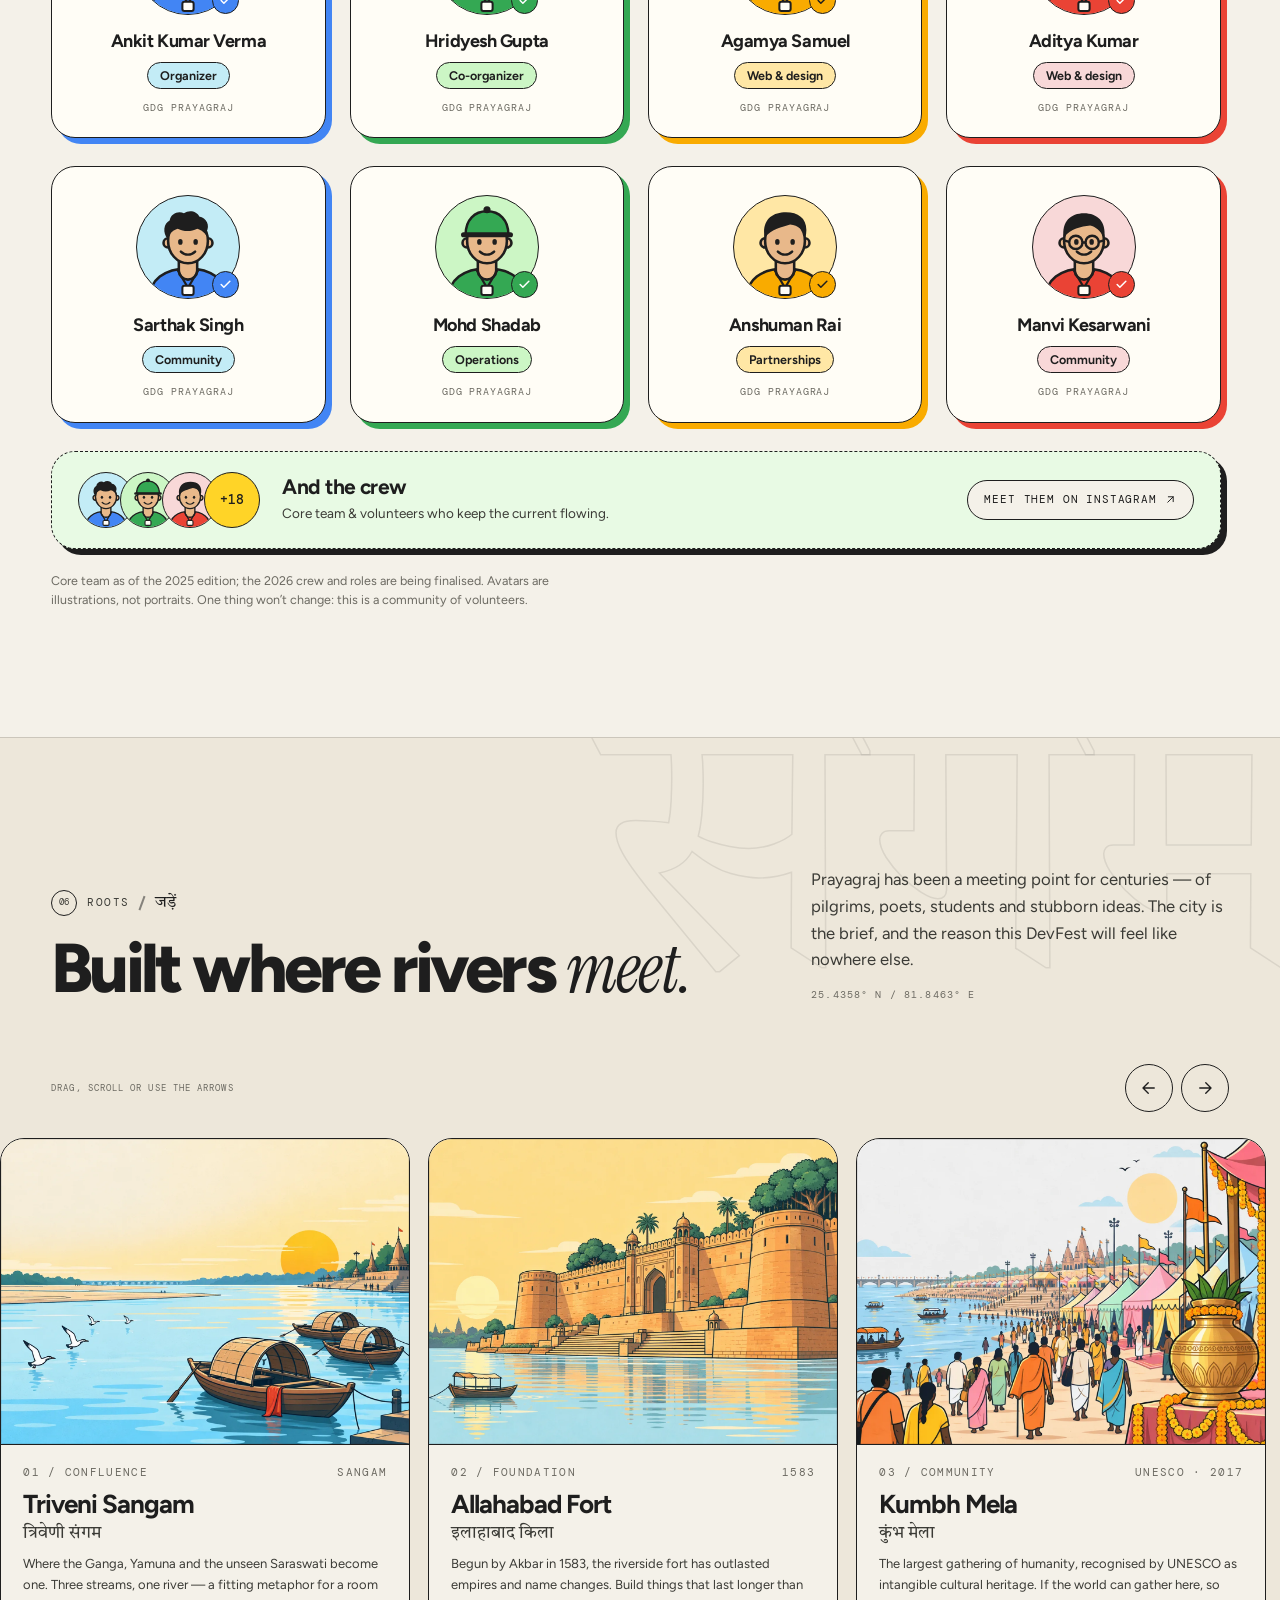
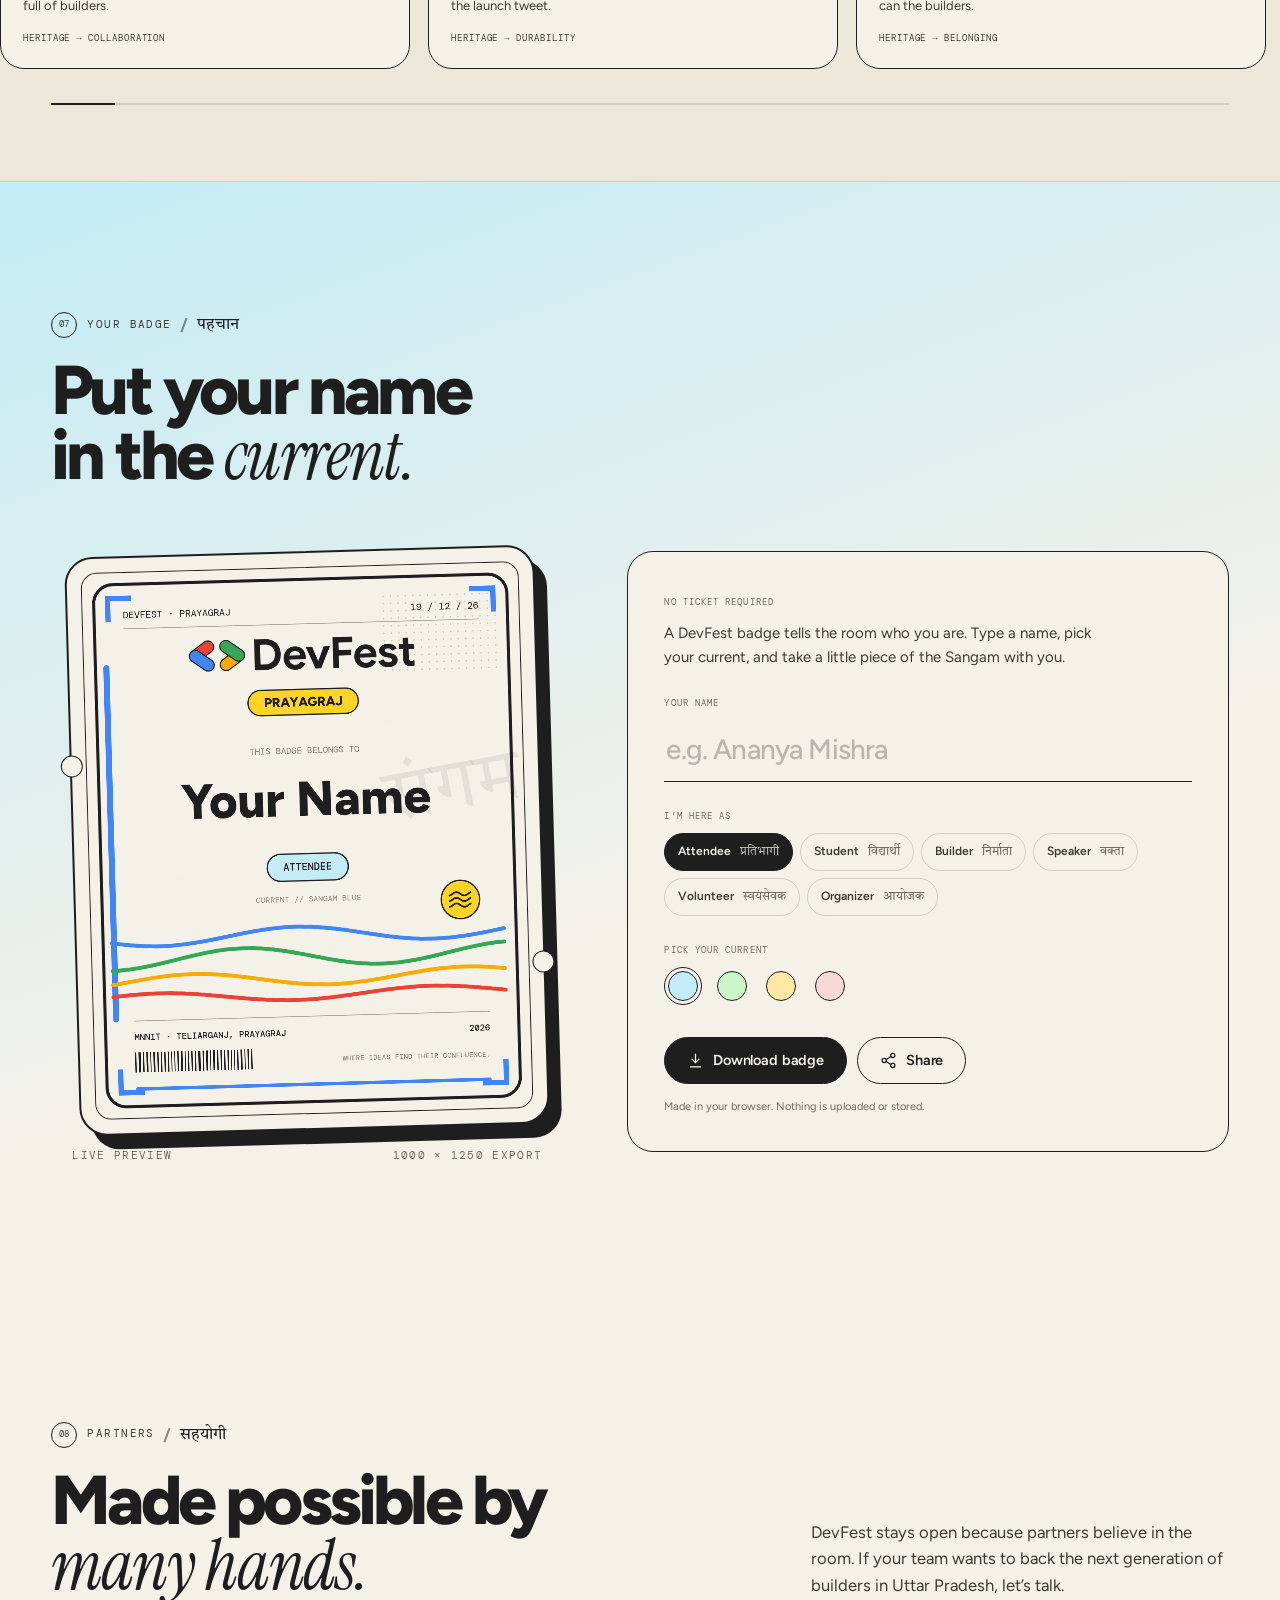
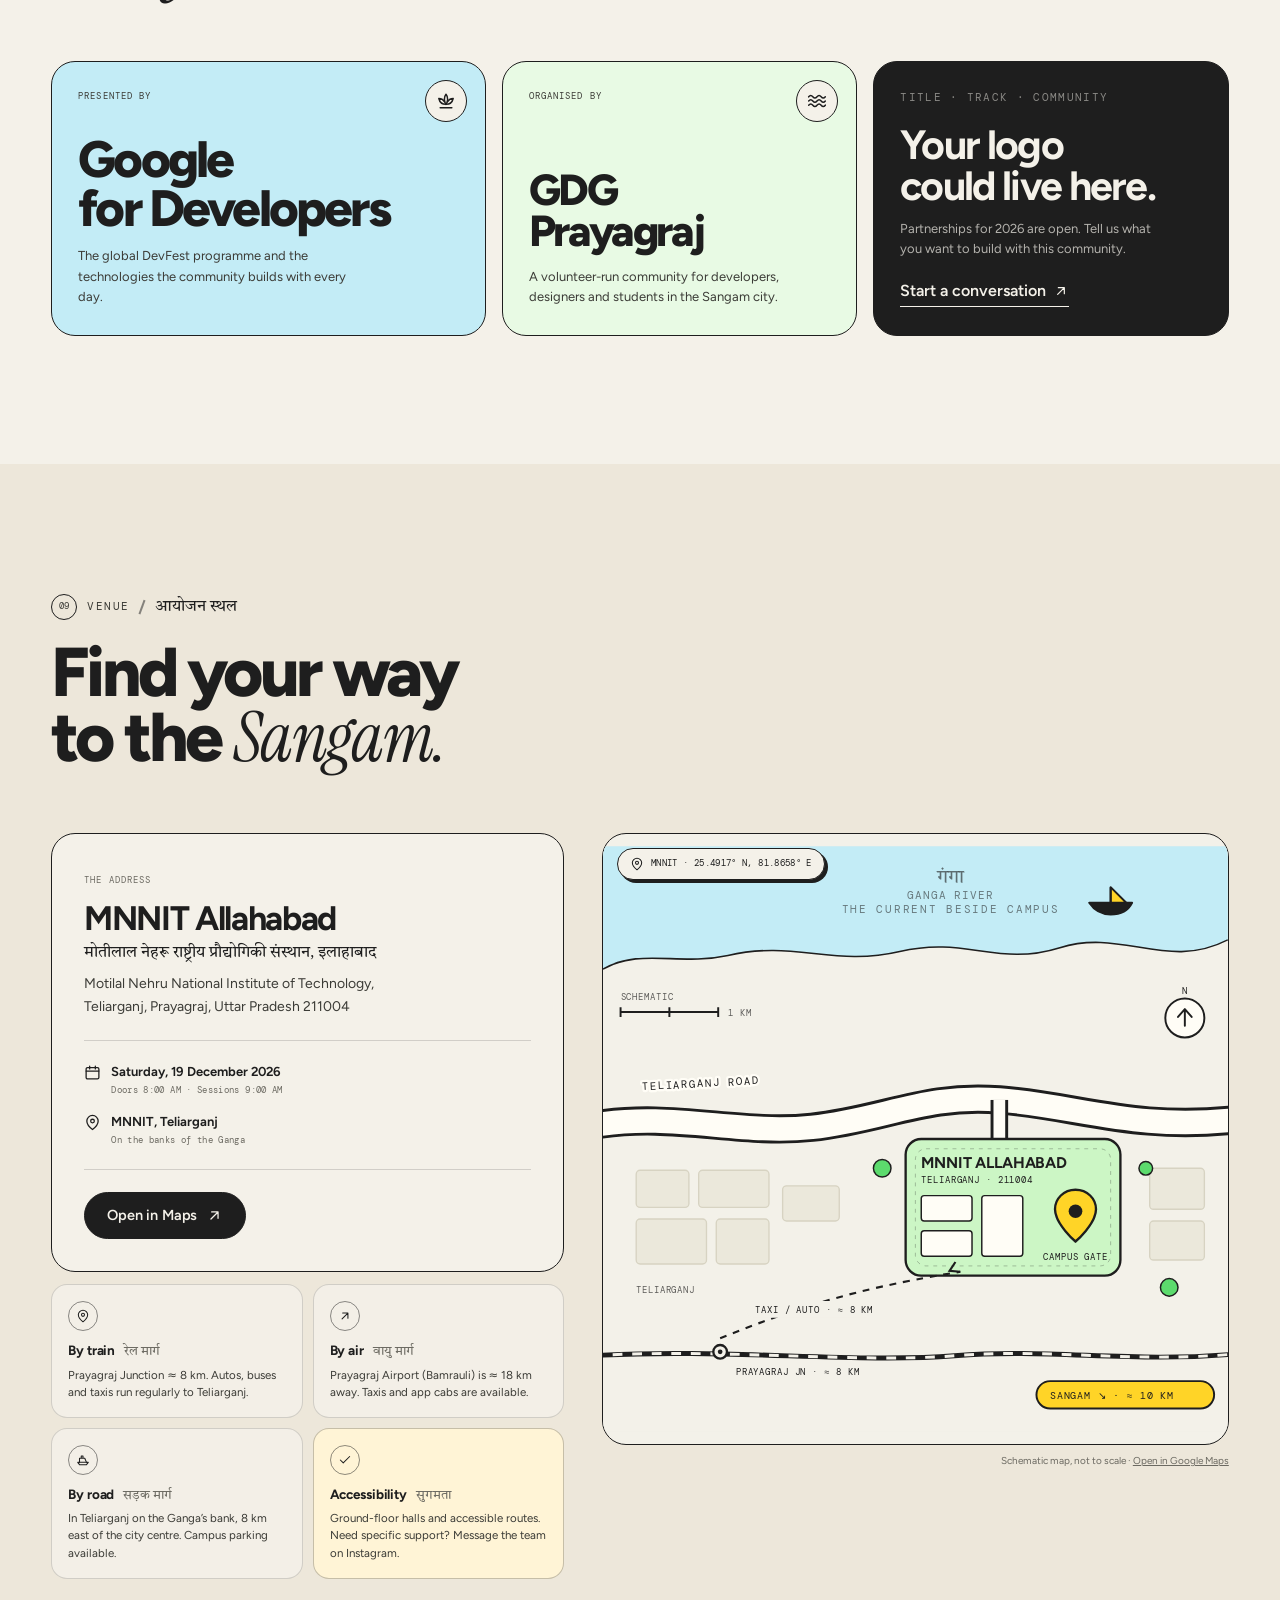
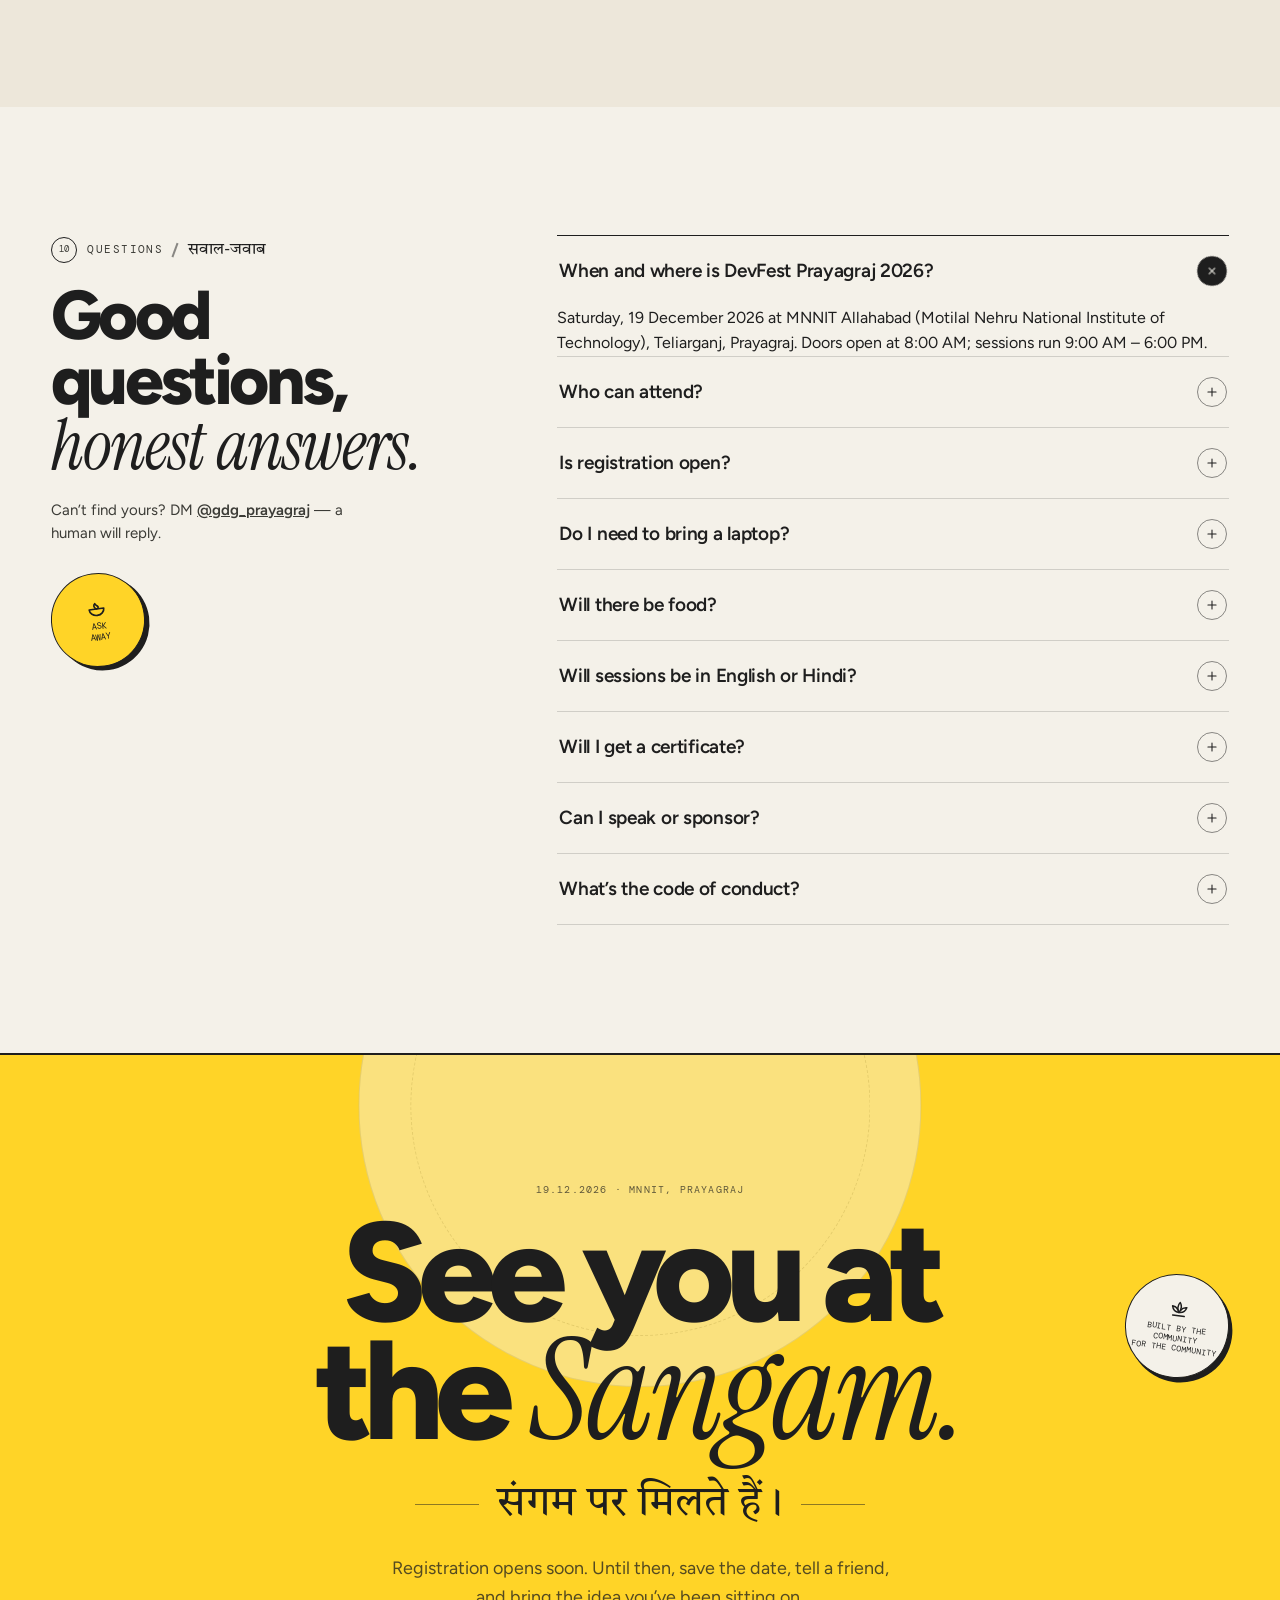
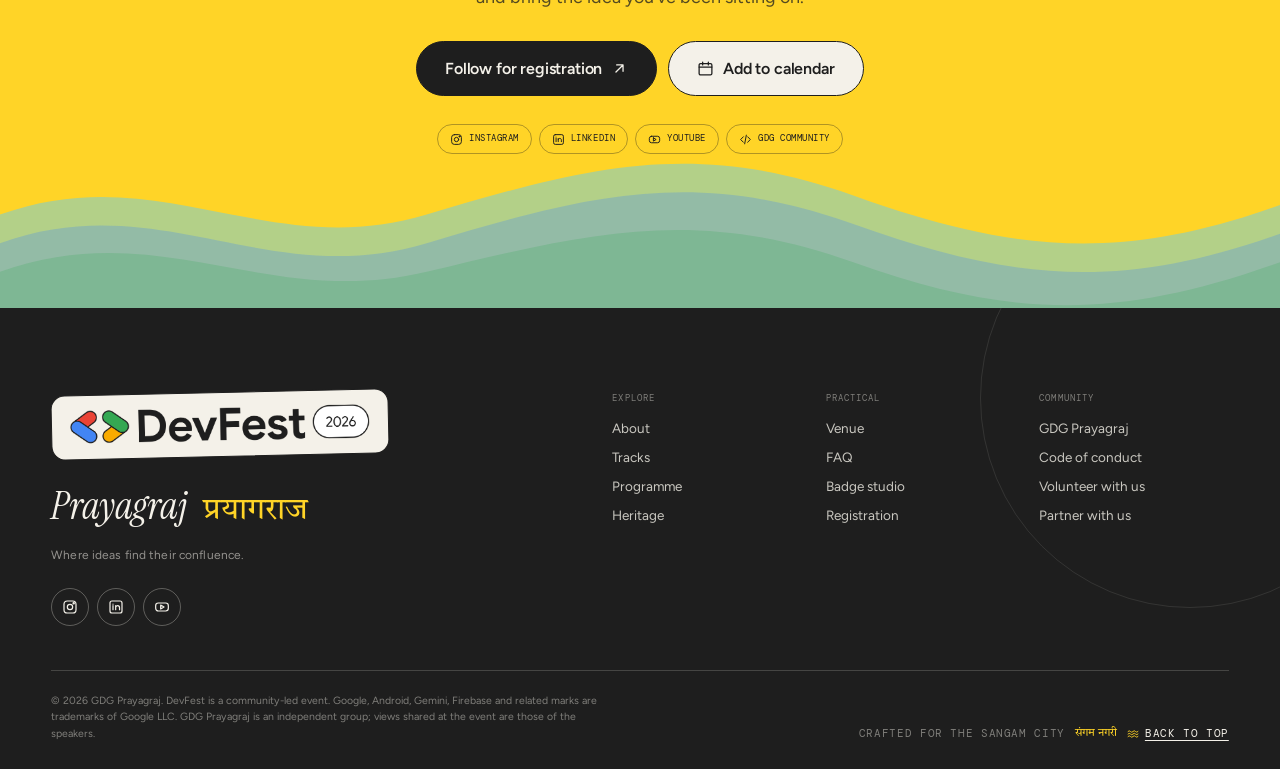
==== commit 2131bff3: "feat(hero): add balanced developer and cultural icon badges across left and right sides without star" ====
--- a/devfest-prayagraj-2026/index.html
+++ b/devfest-prayagraj-2026/index.html
@@ -117,6 +117,10 @@
   <symbol id="i-linkedin" viewBox="0 0 24 24"><rect x="3" y="3" width="18" height="18" rx="3"/><path d="M7.5 10v6M7.5 7.6v.1M11.5 16v-6m0 2.4c.6-1.5 1.6-2.4 3-2.4 1.8 0 2.8 1.2 2.8 3.3V16"/></symbol>
   <symbol id="i-youtube" viewBox="0 0 24 24"><rect x="2.5" y="6" width="19" height="12" rx="4"/><path d="m10 9 5 3-5 3V9Z"/></symbol>
   <symbol id="i-code" viewBox="0 0 24 24"><path d="m8 7-5 5 5 5M16 7l5 5-5 5M13.5 4l-3 16"/></symbol>
+  <symbol id="i-android" viewBox="0 0 24 24"><path d="M7 3.5l1.6 2.4M17 3.5l-1.6 2.4" stroke="currentColor" stroke-width="2" stroke-linecap="round"/><path d="M5 11.5c0-3.87 3.13-7 7-7s7 3.13 7 7H5z" fill="currentColor"/><circle cx="8.5" cy="8.5" r="1.1" fill="#fff"/><circle cx="15.5" cy="8.5" r="1.1" fill="#fff"/></symbol>
+  <symbol id="i-cloud" viewBox="0 0 24 24"><path d="M19.35 10.04C18.67 6.59 15.64 4 12 4 9.11 4 6.6 5.64 5.35 8.04 2.34 8.36 0 10.91 0 14c0 3.31 2.69 6 6 6h13c2.76 0 5-2.24 5-5 0-2.64-2.05-4.78-4.65-4.96z" fill="none" stroke="currentColor" stroke-width="2" stroke-linejoin="round"/></symbol>
+  <symbol id="i-terminal" viewBox="0 0 24 24"><path d="M4 17l6-5-6-5M12 19h8" fill="none" stroke="currentColor" stroke-width="2.5" stroke-linecap="round" stroke-linejoin="round"/></symbol>
+  <symbol id="i-gdg-chevrons" viewBox="0 0 28 20"><path d="M8 3L2 10l6 7" stroke="#EA4335" stroke-width="3" stroke-linecap="round" stroke-linejoin="round" fill="none"/><path d="M20 3l6 7-6 7" stroke="#4285F4" stroke-width="3" stroke-linecap="round" stroke-linejoin="round" fill="none"/></symbol>
 </svg>
 
 <div class="topbar">
@@ -232,12 +236,39 @@
     <div class="hero__grid" aria-hidden="true"></div>
 
     <div class="hero__stickers" aria-hidden="true">
-      <div class="float-sticker float-sticker--lotus" data-parallax="0.06">
+      <!-- Left side icons & logos -->
+      <div class="float-sticker float-sticker--boat" data-parallax="0.06" title="Sangam Boat">
+        <svg class="ic"><use href="#i-boat"/></svg>
+      </div>
+      <div class="float-sticker float-sticker--android" data-parallax="0.07" title="Android">
+        <svg class="ic"><use href="#i-android"/></svg>
+      </div>
+      <div class="float-sticker float-sticker--prompt" data-parallax="0.09" title="Terminal">
+        <svg class="ic"><use href="#i-terminal"/></svg>
+      </div>
+      <div class="float-sticker float-sticker--gdg" data-parallax="0.05" title="GDG">
+        <svg class="ic"><use href="#i-gdg-chevrons"/></svg>
+      </div>
+      <div class="float-sticker float-sticker--hindi" data-parallax="0.08">संगम</div>
+
+      <!-- Right side icons & logos -->
+      <div class="float-sticker float-sticker--dot" data-parallax="0.12">19.12.26</div>
+      <div class="float-sticker float-sticker--diya" data-parallax="0.08" title="Diya">
+        <svg class="ic"><use href="#i-diya"/></svg>
+      </div>
+      <div class="float-sticker float-sticker--lotus" data-parallax="0.06" title="Lotus">
         <svg class="ic"><use href="#i-lotus"/></svg>
       </div>
+      <div class="float-sticker float-sticker--cloud" data-parallax="0.07" title="Google Cloud">
+        <svg class="ic"><use href="#i-cloud"/></svg>
+      </div>
+      <div class="float-sticker float-sticker--code" data-parallax="0.09" title="Code">
+        <svg class="ic"><use href="#i-code"/></svg>
+      </div>
       <div class="float-sticker float-sticker--brace" data-parallax="0.04">{ }</div>
-      <div class="float-sticker float-sticker--hindi" data-parallax="0.08">संगम</div>
-      <div class="float-sticker float-sticker--dot" data-parallax="0.12">19.12.26</div>
+      <div class="float-sticker float-sticker--wave" data-parallax="0.06" title="Sangam Wave">
+        <svg class="ic"><use href="#i-wave"/></svg>
+      </div>
     </div>
 
     <div class="container hero__inner">
--- a/devfest-prayagraj-2026/css/style.css
+++ b/devfest-prayagraj-2026/css/style.css
@@ -376,13 +376,42 @@
 .hero__scroll-line{width:1px;height:34px;background:var(--line-strong);position:relative;overflow:hidden}
 .hero__scroll-line::after{content:"";position:absolute;top:-100%;left:0;width:100%;height:100%;background:var(--ink);animation:scrollLine 2s var(--ease) infinite}
 
-.float-sticker{position:absolute;z-index:1;border:1.5px solid var(--ink);background:var(--paper);display:grid;place-items:center;will-change:transform;pointer-events:none}
-.float-sticker--lotus{right:3.5%;top:19%;width:64px;height:64px;border-radius:50%;background:var(--blue-soft);transform:rotate(9deg);animation:bob 8s ease-in-out infinite}
-.float-sticker--lotus .ic{width:30px;height:30px;stroke-width:1.5}
-.float-sticker--pill{left:2.2%;bottom:25%;padding:8px 14px;border-radius:999px;background:var(--red-soft);font-family:var(--mono);font-size:9px;letter-spacing:.1em;transform:rotate(-9deg);animation:bob 9s ease-in-out infinite reverse}
-.float-sticker--brace{right:4%;bottom:18%;font-family:var(--serif);font-size:38px;padding:4px 12px;border-radius:16px;background:var(--yellow-soft);transform:rotate(-6deg);animation:bob 7s ease-in-out infinite}
-.float-sticker--hindi{left:38%;top:2.5%;font-family:var(--deva);font-size:28px;padding:2px 10px;border-radius:12px;background:var(--green-soft);transform:rotate(6deg);animation:bob 10s ease-in-out infinite}
-.float-sticker--dot{right:8%;top:8%;padding:7px 11px;border-radius:999px;font-family:var(--mono);font-size:9px;letter-spacing:.08em;background:var(--paper);transform:rotate(7deg)}
+.float-sticker{position:absolute;z-index:1;border:1.5px solid var(--ink);background:var(--paper);display:grid;place-items:center;will-change:transform;pointer-events:none;box-shadow:3px 3px 0 rgba(30,30,30,.08);transition:box-shadow .3s}
+
+/* Left side stickers */
+.float-sticker--boat{left:3.2%;top:7%;width:50px;height:50px;border-radius:50%;background:var(--blue-soft);transform:rotate(6deg);animation:bob 8.5s ease-in-out infinite}
+.float-sticker--boat .ic{width:24px;height:24px;stroke-width:1.6}
+
+.float-sticker--android{left:2.2%;top:24%;width:56px;height:56px;border-radius:50%;background:var(--green-soft);color:var(--green);transform:rotate(-9deg);animation:bob 7.5s ease-in-out infinite reverse}
+.float-sticker--android .ic{width:28px;height:28px}
+
+.float-sticker--prompt{left:1.8%;top:50%;width:50px;height:46px;border-radius:12px;background:var(--yellow-soft);color:var(--ink);transform:rotate(8deg);animation:bob 9s ease-in-out infinite}
+.float-sticker--prompt .ic{width:24px;height:24px;stroke-width:2.2}
+
+.float-sticker--gdg{left:2.6%;bottom:12%;padding:6px 12px;border-radius:999px;background:var(--paper);transform:rotate(-6deg);animation:bob 8s ease-in-out infinite reverse}
+.float-sticker--gdg .ic{width:26px;height:18px}
+
+.float-sticker--hindi{left:36%;top:2.5%;font-family:var(--deva);font-size:26px;padding:2px 10px;border-radius:12px;background:var(--green-soft);transform:rotate(6deg);animation:bob 10s ease-in-out infinite}
+
+/* Right side stickers */
+.float-sticker--dot{right:6.5%;top:5%;padding:7px 11px;border-radius:999px;font-family:var(--mono);font-size:9px;letter-spacing:.08em;background:var(--paper);transform:rotate(7deg)}
+
+.float-sticker--diya{right:1.6%;top:15%;width:52px;height:52px;border-radius:50%;background:var(--yellow-soft);transform:rotate(11deg);animation:bob 8s ease-in-out infinite}
+.float-sticker--diya .ic{width:25px;height:25px;stroke-width:1.6}
+
+.float-sticker--lotus{right:3.8%;top:31%;width:58px;height:58px;border-radius:50%;background:var(--blue-soft);transform:rotate(8deg);animation:bob 8.5s ease-in-out infinite reverse}
+.float-sticker--lotus .ic{width:27px;height:27px;stroke-width:1.5}
+
+.float-sticker--cloud{right:1.8%;top:47%;width:54px;height:48px;border-radius:14px;background:var(--blue-soft);color:var(--blue);transform:rotate(-7deg);animation:bob 9.5s ease-in-out infinite}
+.float-sticker--cloud .ic{width:26px;height:26px}
+
+.float-sticker--code{right:4.8%;top:63%;width:52px;height:52px;border-radius:50%;background:var(--red-soft);color:var(--red);transform:rotate(9deg);animation:bob 7s ease-in-out infinite reverse}
+.float-sticker--code .ic{width:24px;height:24px;stroke-width:1.8}
+
+.float-sticker--brace{right:2.4%;bottom:13%;font-family:var(--serif);font-size:36px;padding:3px 12px;border-radius:14px;background:var(--yellow-soft);transform:rotate(-6deg);animation:bob 7.5s ease-in-out infinite}
+
+.float-sticker--wave{right:7%;bottom:4%;padding:6px 12px;border-radius:999px;background:var(--green-soft);color:var(--green);transform:rotate(5deg);animation:bob 8.5s ease-in-out infinite reverse}
+.float-sticker--wave .ic{width:22px;height:22px;stroke-width:1.8}
 
 /* ---------- Ribbon ---------- */
 .ribbon{
@@ -881,14 +910,18 @@
 @media (max-width:1180px){
   .hero__inner{grid-template-columns:1.08fr .92fr;gap:38px}
   .hero-poster{width:min(390px,100%)}
-  .float-sticker--pill{left:0;bottom:16%}
-  .float-sticker--hindi{left:36%}
+  .float-sticker{transform:scale(.85)}
+  .float-sticker--android{left:1%;top:26%}
+  .float-sticker--prompt{left:1%;top:52%}
+  .float-sticker--gdg{left:1%;bottom:10%}
+  .float-sticker--diya{right:1%;top:14%}
+  .float-sticker--cloud{right:1%;top:48%}
   .track-grid{grid-template-columns:repeat(2,1fr)}
   .track-card{min-height:340px}
   .team-grid{grid-template-columns:repeat(4,1fr)}
 }
 @media (min-width:1021px) and (max-width:1240px){
-  .float-sticker--lotus,.float-sticker--brace{display:none}
+  .float-sticker--code,.float-sticker--wave,.float-sticker--prompt{display:none}
 }
 @media (max-width:1020px){
   .desktop-nav{display:none}
@@ -900,8 +933,13 @@
   .hero__visual{order:2;padding-bottom:42px}
   .hero-poster{width:min(430px,80vw);margin-inline:auto}
   .hero__scroll{display:none}
-  .float-sticker--lotus{top:12%}
-  .float-sticker--dot{top:5%}
+  .float-sticker--boat,.float-sticker--prompt,.float-sticker--code,.float-sticker--wave,.float-sticker--cloud{display:none}
+  .float-sticker--android{left:4%;top:4%}
+  .float-sticker--gdg{left:4%;bottom:8%}
+  .float-sticker--lotus{right:4%;top:12%}
+  .float-sticker--dot{right:8%;top:5%}
+  .float-sticker--diya{right:4%;top:26%}
+  .float-sticker--brace{right:4%;bottom:8%}
   .countdown-band__inner{grid-template-columns:1fr;gap:26px;align-items:start}
   .countdown-band__actions{flex-direction:row;align-items:center;gap:16px}
   .section-head--split{grid-template-columns:1fr;gap:22px;align-items:start}
